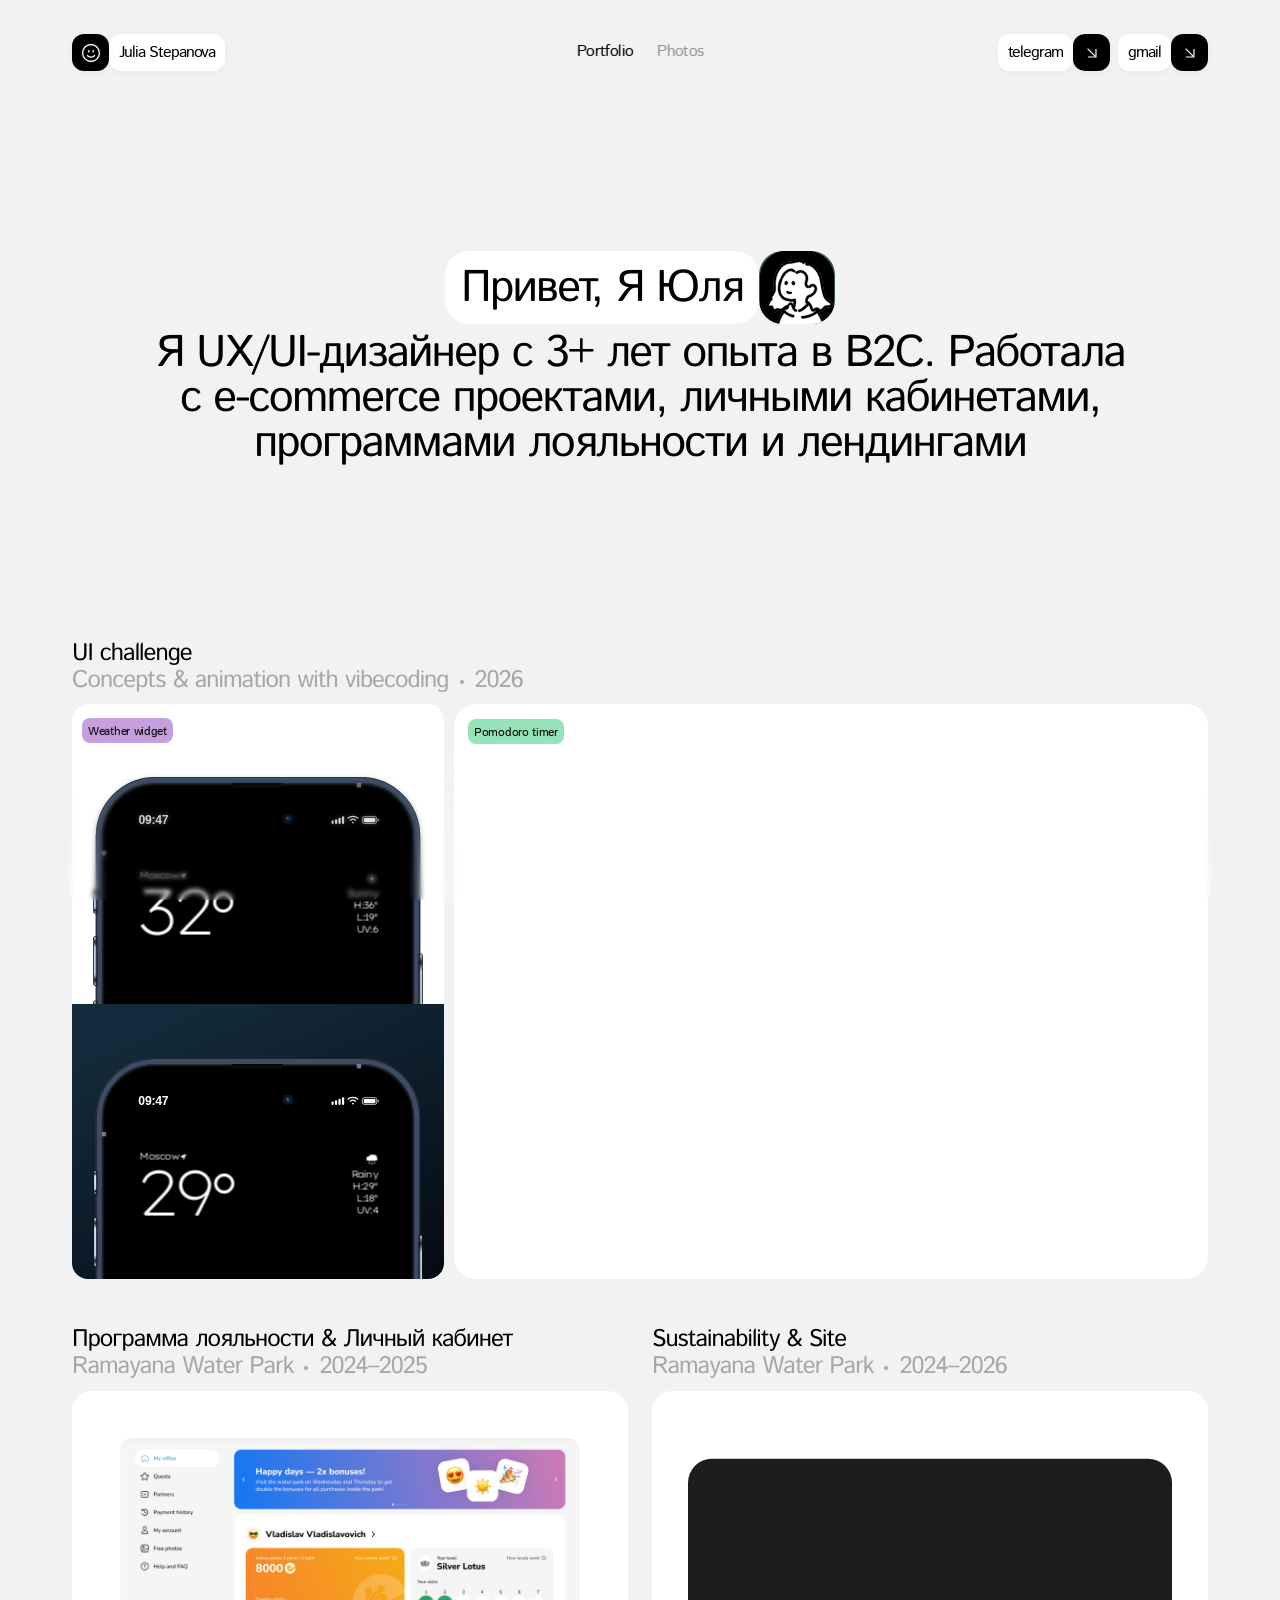
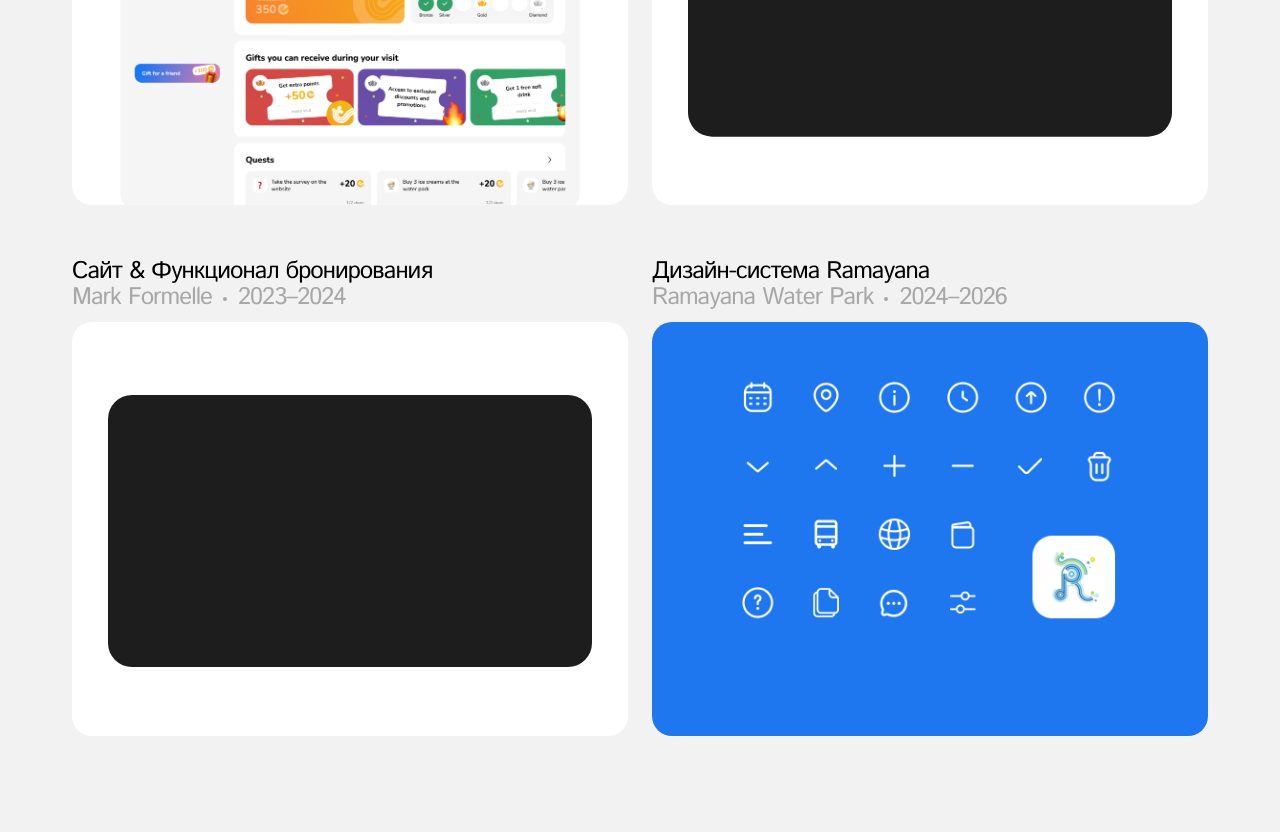
==== index.html @ 924bf5f0 "Revert "Defer offscreen media loading" This reverts commit fd52a38bc47ddf9f092650b748a22bcbdcb33329." ====
<!doctype html>
<html lang="ru">
  <head>
    <meta charset="UTF-8" />
    <meta name="viewport" content="width=device-width, initial-scale=1.0" />
    <title>Julia Stepanova</title>
    <link rel="icon" type="image/png" href="assets/favicon.png?v=20260824-2" />
    <link rel="preconnect" href="https://fonts.googleapis.com" />
    <link rel="preconnect" href="https://fonts.gstatic.com" crossorigin />
    <link href="https://fonts.googleapis.com/css2?family=Istok+Web:wght@400;700&display=swap" rel="stylesheet" />
    <link rel="stylesheet" href="styles.css?v=20260821-remove-eye-look-107" />
  </head>
  <body>
    <header class="site-header" aria-label="Основная навигация">
      <a class="brand" href="#portfolio" aria-label="Julia Stepanova">
        <span class="brand-icon" aria-hidden="true">
          <svg viewBox="0 0 100 100" role="img" focusable="false">
            <path class="smile-icon-path" d="m50.012 5.5547c-24.512 0-44.457 19.922-44.457 44.434s19.941 44.457 44.457 44.457c24.512 0 44.434-19.941 44.434-44.457 0-24.512-19.922-44.434-44.434-44.434zm0 5.5547c21.512 0 38.879 17.367 38.879 38.879s-17.367 38.898-38.879 38.898-38.898-17.391-38.898-38.898c0-21.512 17.391-38.879 38.898-38.879zm-10.828 24.035c-0.73828 0.003907-1.4453 0.30078-1.9609 0.82031-0.51953 0.52344-0.8125 1.2344-0.80859 1.9688v6.9727c0.007813 1.5234 1.2422 2.7617 2.7695 2.7656 0.73438 0.003906 1.4414-0.28516 1.9648-0.80469 0.52344-0.51953 0.82031-1.2266 0.82031-1.9609v-6.9727c0.003906-0.73828-0.28906-1.4492-0.8125-1.9766-0.52344-0.52344-1.2344-0.81641-1.9727-0.8125zm21.633 0h-0.003906c-0.73828 0.003907-1.4414 0.30078-1.9609 0.82031-0.51953 0.52344-0.80859 1.2344-0.80469 1.9688v6.9727c0.003906 1.5234 1.2383 2.7617 2.7656 2.7656 0.73828 0.003906 1.4453-0.28516 1.9688-0.80469 0.52344-0.51953 0.81641-1.2266 0.82031-1.9609v-6.9727c0.003907-0.73828-0.28906-1.4492-0.8125-1.9766-0.52344-0.52344-1.2344-0.81641-1.9766-0.8125zm-28.812 24.871h-0.003906c-0.65234 0.046875-1.2695 0.32422-1.7383 0.78125-1.0938 1.0664-1.125 2.8164-0.0625 3.918 5.1875 5.3672 12.344 8.4102 19.809 8.4102 7.4648 0 14.605-3.0391 19.793-8.4102h-0.003906c1.0586-1.1016 1.0312-2.8516-0.066406-3.918-0.53125-0.51172-1.2461-0.79297-1.9844-0.77734-0.73438 0.011719-1.4336 0.31641-1.9492 0.84375-4.1406 4.2852-9.8281 6.6992-15.789 6.6992-5.9609 0-11.668-2.4141-15.809-6.6992h0.003906c-0.57422-0.59766-1.3828-0.90625-2.2031-0.84766z" />
          </svg>
        </span>
        <span class="pill">Julia Stepanova</span>
      </a>

      <nav class="segment" aria-label="Разделы сайта">
        <button class="segment-button active" type="button" data-page="portfolio">Portfolio</button>
        <button class="segment-button" type="button" data-page="photos">Photos</button>
      </nav>

      <div class="contacts" aria-label="Контакты">
        <a class="contact" href="https://t.me/julia_messina" aria-label="Telegram">
          <span class="pill"><span class="contact-label-desktop">telegram</span><span class="contact-label-mobile">tg</span></span>
          <span class="contact-icon contact-icon-blue" aria-hidden="true">
            <svg viewBox="0 0 14 14" focusable="false">
              <path d="M11.3725 2.62325L3.37012 10.6256" />
              <path d="M3.01352 2.99271V10.9885H11.0093" />
            </svg>
          </span>
        </a>
        <a class="contact" href="mailto:Sirahouel@gmail.com" aria-label="Gmail">
          <span class="pill"><span class="contact-label-desktop">gmail</span><span class="contact-label-mobile">gm</span></span>
          <span class="contact-icon contact-icon-green" aria-hidden="true">
            <svg viewBox="0 0 14 14" focusable="false">
              <path d="M11.3725 2.62325L3.37012 10.6256" />
              <path d="M3.01352 2.99271V10.9885H11.0093" />
            </svg>
          </span>
        </a>
      </div>
    </header>

    <div class="project-cursor" aria-hidden="true">
      <span class="project-cursor-label">Подробнее</span>
      <span class="project-cursor-icon">
        <svg viewBox="0 0 14 14" focusable="false">
          <path d="M11.3725 2.62325L3.37012 10.6256" />
          <path d="M3.01352 2.99271V10.9885H11.0093" />
        </svg>
      </span>
    </div>

    <main>
      <section class="page page-portfolio active" data-page-panel="portfolio">
        <div class="portfolio-alt-background" aria-hidden="true">
          <video class="portfolio-alt-effect-video" autoplay muted loop playsinline preload="auto">
            <source src="assets/effects/portfolio-alt-hover-effect.mp4" type="video/mp4" />
          </video>
        </div>
        <section class="intro portfolio-intro" aria-labelledby="portfolio-title">
          <div class="intro-copy">
            <h1 id="portfolio-title" class="hello-title" tabindex="0">
              <span class="hello-text">
                <span class="hello-text-face hello-text-front">Привет, Я Юля</span>
                <span class="hello-text-face hello-text-back">Эй-эй, привет!</span>
              </span>
              <span class="hello-photo" aria-hidden="true">
                <img class="hello-photo-pixel" src="assets/portrait-default-20260819.svg" alt="" />
                <img class="hello-photo-pixel hello-photo-blink" src="assets/portrait-blink-20260819.svg" alt="" />
                <img class="hello-photo-pixel hello-photo-wave hello-photo-wave-1" src="assets/portrait-wave-20260819c-1.svg" alt="" />
                <img class="hello-photo-pixel hello-photo-wave hello-photo-wave-2" src="assets/portrait-wave-20260819c-2.svg" alt="" />
                <img class="hello-photo-pixel hello-photo-wave hello-photo-wave-3" src="assets/portrait-wave-20260819c-3.svg" alt="" />
                <img class="hello-photo-alt" src="assets/portfolio-alt-portrait.png" alt="" />
              </span>
            </h1>
            <p>
              Я UX/UI‑дизайнер с 3+&nbsp;лет опыта в B2C. Работала с e‑commerce
              проектами, личными кабинетами, программами лояльности и лендингами
            </p>
            <img class="portfolio-alt-signal" src="assets/portfolio-alt-signal.svg" alt="" aria-hidden="true" />
          </div>
          <div class="puzzle-layer" aria-hidden="true">
            <div class="puzzle-piece puzzle-piece-black"><span class="puzzle-label">участник дизайн-клуба Creative Sparks</span></div>
            <div class="puzzle-piece puzzle-piece-orange"><span class="puzzle-label">участник дизайн-клуба Creative Sparks</span></div>
            <div class="puzzle-piece puzzle-piece-green">
              <span class="puzzle-label puzzle-label-cv">опыт</span>
              <span class="puzzle-label puzzle-label-companies">Biblioteka Aromatov (1,5 года)<br />Mark Formelle<br />(0,5 года)<br />Ramayana Water Park<br />(2 года)</span>
            </div>
            <div class="puzzle-piece puzzle-piece-gray"><span class="puzzle-label">Ценю<br />эмоциональный и&nbsp;отзывчивый дизайн, JTBD</span></div>
          </div>
        </section>

        <section class="cases" aria-label="Портфолио">
          <div class="concepts">
            <div class="section-heading">
              <h2>UI challenge</h2>
              <p>Concepts &amp; animation with vibecoding <span></span> 2026</p>
            </div>

            <div class="challenge-grid">
              <article class="challenge-card weather-card">
                <span class="tag tag-pink">Weather widget</span>
                <div class="weather-phone weather-phone-sun" aria-label="Анимированный солнечный виджет в мокапе телефона">
                  <span class="weather-phone-button weather-phone-mute" aria-hidden="true"></span>
                  <span class="weather-phone-button weather-phone-volume-up" aria-hidden="true"></span>
                  <span class="weather-phone-button weather-phone-volume-down" aria-hidden="true"></span>
                  <span class="weather-phone-button weather-phone-side" aria-hidden="true"></span>
                  <div class="weather-phone-screen">
                    <iframe class="weather-sun-frame" src="widgets/sun/index.html?v=94" title="Weather widget: солнце" loading="eager"></iframe>
                  </div>
                  <div class="weather-status-bar" aria-hidden="true">
                    <span class="weather-status-time">09:47</span>
                    <span class="weather-dynamic-island"><i class="weather-island-camera"></i></span>
                    <svg class="weather-status-icons" viewBox="0 0 55 9" fill="none" xmlns="http://www.w3.org/2000/svg">
                      <g fill="currentColor">
                        <rect x="0" y="5" width="2.5" height="4" rx="1.25" />
                        <rect x="4" y="3.5" width="2.5" height="5.5" rx="1.25" />
                        <rect x="8" y="1.75" width="2.5" height="7.25" rx="1.25" />
                        <rect x="12" width="2.5" height="9" rx="1.25" />
                      </g>
                      <g stroke="currentColor" stroke-linecap="round" stroke-width="1.45">
                        <path d="M19 2.2C22.1-.35 27.1-.35 30.2 2.2" />
                        <path d="M21.6 4.65c1.75-1.45 4.25-1.45 6 0" />
                      </g>
                      <circle cx="24.6" cy="7.35" r="1.05" fill="currentColor" />
                      <rect x="35.5" y=".65" width="16.5" height="7.7" rx="2.1" stroke="currentColor" stroke-opacity=".75" stroke-width="1.1" />
                      <rect x="37" y="2" width="13.5" height="5" rx="1.15" fill="currentColor" />
                      <path d="M53 3v3c1 0 1.5-.55 1.5-1.5S54 3 53 3Z" fill="currentColor" fill-opacity=".75" />
                    </svg>
                  </div>
                </div>
                <div class="weather-phone weather-phone-rain" aria-label="Анимированный дождевой виджет в мокапе телефона">
                  <span class="weather-phone-button weather-phone-mute" aria-hidden="true"></span>
                  <span class="weather-phone-button weather-phone-volume-up" aria-hidden="true"></span>
                  <span class="weather-phone-button weather-phone-volume-down" aria-hidden="true"></span>
                  <span class="weather-phone-button weather-phone-side" aria-hidden="true"></span>
                  <div class="weather-phone-screen">
                    <div class="weather-widget-embed">
                      <iframe src="widgets/rain/index.html?v=94" title="Weather widget: дождь" loading="eager"></iframe>
                    </div>
                  </div>
                  <div class="weather-status-bar" aria-hidden="true">
                    <span class="weather-status-time">09:47</span>
                    <span class="weather-dynamic-island"><i class="weather-island-camera"></i></span>
                    <svg class="weather-status-icons" viewBox="0 0 55 9" fill="none" xmlns="http://www.w3.org/2000/svg">
                      <g fill="currentColor">
                        <rect x="0" y="5" width="2.5" height="4" rx="1.25" />
                        <rect x="4" y="3.5" width="2.5" height="5.5" rx="1.25" />
                        <rect x="8" y="1.75" width="2.5" height="7.25" rx="1.25" />
                        <rect x="12" width="2.5" height="9" rx="1.25" />
                      </g>
                      <g stroke="currentColor" stroke-linecap="round" stroke-width="1.45">
                        <path d="M19 2.2C22.1-.35 27.1-.35 30.2 2.2" />
                        <path d="M21.6 4.65c1.75-1.45 4.25-1.45 6 0" />
                      </g>
                      <circle cx="24.6" cy="7.35" r="1.05" fill="currentColor" />
                      <rect x="35.5" y=".65" width="16.5" height="7.7" rx="2.1" stroke="currentColor" stroke-opacity=".75" stroke-width="1.1" />
                      <rect x="37" y="2" width="13.5" height="5" rx="1.15" fill="currentColor" />
                      <path d="M53 3v3c1 0 1.5-.55 1.5-1.5S54 3 53 3Z" fill="currentColor" fill-opacity=".75" />
                    </svg>
                  </div>
                </div>
              </article>
              <article class="challenge-card pomodoro-card" aria-label="Pomodoro timer">
                <span class="tag tag-mint">Pomodoro timer</span>
                <div class="pomodoro-video-frame">
                  <video src="assets/pomodoro-timer.mp4" autoplay muted loop playsinline preload="metadata"></video>
                </div>
              </article>
            </div>
          </div>

          <div class="case-grid">
            <article class="case-card" data-project="loyalty-program" role="link" tabindex="0" aria-label="Открыть проект Программа лояльности">
              <h3>Программа лояльности &amp; Личный кабинет</h3>
              <p>Ramayana Water Park <span></span> 2024–2025</p>
              <div class="case-image case-white">
                <div class="case-main"><div class="case-main-viewport"><img src="assets/case-ramayana-dashboard.jpg" alt="" /></div></div>
              </div>
            </article>

            <article class="case-card">
              <h3>Sustainability &amp; Site</h3>
              <p>Ramayana Water Park <span></span> 2024–2026</p>
              <div class="case-image case-white case-sustainability-cover">
                <div class="case-mark-formelle-frame case-sustainability-frame">
                  <div class="case-sustainability-viewport">
                    <video src="assets/sustainability-cover-video.mp4" autoplay muted loop playsinline preload="metadata" data-playback-rate="1.2"></video>
                  </div>
                </div>
              </div>
            </article>

            <article class="case-card" data-project="mark-formelle" role="link" tabindex="0" aria-label="Открыть проект Mark formelle">
              <h3>Сайт &amp; Функционал бронирования</h3>
              <p>Mark Formelle <span></span> 2023–2024</p>
              <div class="case-image case-white case-mark-formelle-cover">
                <div class="case-mark-formelle-frame">
                  <div class="case-mark-formelle-viewport">
                    <video src="assets/mark-formelle-cover-video.mp4" autoplay muted loop playsinline preload="metadata"></video>
                  </div>
                </div>
              </div>
            </article>

            <article class="case-card" data-project="design-system" role="link" tabindex="0" aria-label="Открыть проект Дизайн-система Ramayana">
              <h3>Дизайн-система Ramayana</h3>
              <p>Ramayana Water Park <span></span> 2024–2026</p>
              <div class="case-image case-white case-design-system-cover">
                <img src="assets/case-design-system-cover-ramayana.png" alt="" />
              </div>
            </article>

            <article class="case-card" hidden>
              <h3>Ticket Vending Machine</h3>
              <p>Ramayana Water Park <span></span> 2024–2025</p>
              <div class="case-image placeholder"></div>
            </article>

            <article class="case-card" hidden>
              <h3>Остальное</h3>
              <p>Постеры, графика, арт <span></span> 2023–2026</p>
              <div class="case-image placeholder"></div>
            </article>
          </div>
        </section>
      </section>

      <section class="page page-photos" data-page-panel="photos">
        <section class="intro photos-intro" aria-labelledby="photos-title">
          <h1 id="photos-title">
            Я много фотографирую на пленку и исследую мир через камеру.
            Здесь часть того, как я вижу мир и на что люблю смотреть
          </h1>
        </section>

        <section class="photo-grid" aria-label="Фотографии">
          <figure class="photo-tile" style="--x: 0; --y: 0; --w: 456; --h: 687.785"><img src="assets/photo-01.jpg" alt="" /></figure>
          <figure class="photo-tile" style="--x: 468; --y: 0; --w: 456; --h: 687.785"><img src="assets/photo-02.jpg" alt="" /></figure>
          <figure class="photo-tile" style="--x: 936; --y: 0; --w: 456; --h: 687.785"><img src="assets/photo-03.jpg" alt="" /></figure>
          <figure class="photo-tile" style="--x: 0; --y: 699.785; --w: 456; --h: 729.67"><img src="assets/photo-06.jpg" alt="" /></figure>
          <figure class="photo-tile" style="--x: 468; --y: 699.785; --w: 924; --h: 1393.67"><img src="assets/photo-05a.jpg" alt="" /></figure>
          <figure class="photo-tile" style="--x: 0; --y: 1441.455; --w: 456; --h: 652"><img src="assets/photo-04.jpg" alt="" /></figure>
          <figure class="photo-tile" style="--x: 0; --y: 2105.455; --w: 456; --h: 687.785"><img src="assets/photo-09.jpg" alt="" /></figure>
          <figure class="photo-tile" style="--x: 468; --y: 2105.455; --w: 456; --h: 687.785"><img src="assets/photo-07.jpg" alt="" /></figure>
          <figure class="photo-tile" style="--x: 936; --y: 2105.455; --w: 456; --h: 687.785"><img src="assets/photo-08.jpg" alt="" /></figure>
          <figure class="photo-tile" style="--x: 0; --y: 2805.24; --w: 924; --h: 1393.67"><img src="assets/photo-11.jpg" alt="" /></figure>
          <figure class="photo-tile" style="--x: 936; --y: 2805.24; --w: 456; --h: 687.785"><img src="assets/photo-12.jpg" alt="" /></figure>
          <figure class="photo-tile" style="--x: 936; --y: 3508.075; --w: 456; --h: 687.785"><img src="assets/photo-19.jpg" alt="" /></figure>
          <figure class="photo-tile" style="--x: 0; --y: 4210.91; --w: 456; --h: 687.785"><img src="assets/photo-21a.jpg" alt="" /></figure>
          <figure class="photo-tile" style="--x: 468; --y: 4210.91; --w: 456; --h: 687.785"><img src="assets/photo-10.jpg" alt="" /></figure>
          <figure class="photo-tile" style="--x: 936; --y: 4210.91; --w: 456; --h: 687.785"><img src="assets/photo-20.jpg" alt="" /></figure>
          <figure class="photo-tile" style="--x: 468; --y: 4910.695; --w: 456; --h: 681.657"><img src="assets/photo-16a.jpg" alt="" /></figure>
          <figure class="photo-tile" style="--x: 468; --y: 5607.322; --w: 456; --h: 681.657"><img src="assets/photo-14.jpg" alt="" /></figure>
          <figure class="photo-tile" style="--x: 456; --y: 6303.948; --w: 456; --h: 681.657"><img src="assets/photo-13.jpg" alt="" /></figure>
          <figure class="photo-tile" style="--x: 936; --y: 6303.948; --w: 456; --h: 681.657"><img src="assets/photo-25.jpg" alt="" /></figure>
          <figure class="photo-tile" style="--x: 0; --y: 7714.948; --w: 456; --h: 681.657"><img src="assets/photo-24.jpg" alt="" /></figure>
          <figure class="photo-tile" style="--x: 924; --y: 7714.948; --w: 456; --h: 681.657"><img src="assets/photo-17.jpg" alt="" /></figure>
          <figure class="photo-tile" style="--x: 0; --y: 8408.605; --w: 456; --h: 682"><img src="assets/photo-29.jpg" alt="" /></figure>
          <figure class="photo-tile" style="--x: 468; --y: 8408.605; --w: 924; --h: 1381.253"><img src="assets/photo-26.jpg" alt="" /></figure>
          <figure class="photo-tile" style="--x: 0; --y: 9105.403; --w: 456; --h: 681.657"><img src="assets/photo-27.jpg" alt="" /></figure>
          <figure class="photo-tile" style="--x: 0; --y: 9801.858; --w: 924; --h: 1381.253"><img src="assets/photo-28.jpg" alt="" /></figure>
          <figure class="photo-tile" style="--x: 936; --y: 10498.484; --w: 456; --h: 681.657"><img src="assets/photo-31.jpg" alt="" /></figure>
        </section>
      </section>

      <section class="page page-project page-loyalty" data-page-panel="loyalty-program" aria-label="Проект Программа лояльности">
        <section class="loyalty-section loyalty-hero">
          <div class="loyalty-hero-copy">
            <div class="loyalty-hero-meta project-hero-meta">
              <div>
                <span>2024-2026</span>
              </div>
            </div>
            <div class="loyalty-title-block">
              <h1>Программа лояльности<br />и личный кабинет Ramayana</h1>
            </div>
            <div class="loyalty-results">
              <p>
                <span class="mf-summary-label" aria-hidden="true">→</span>
                Обновление ключевых флоу сайта, разгрузка саппорта,
                <span>+14%</span> конверсия продаж доп. услуг парка
                (фудкорт, локеры, кабаны), <span>+15%</span> AOV
                Увеличение среднего чека внутри парка, оптимизация
                внутренней логистики.
              </p>
            </div>
          </div>

          <div class="loyalty-shot loyalty-shot-hero">
            <img class="loyalty-case-composite" src="assets/loyalty-case-hero-hq.png" alt="Личный кабинет программы лояльности Ramayana" />
          </div>
        </section>

        <section class="loyalty-text-section">
          <div class="loyalty-copy-row">
            <h2>О продукте</h2>
            <p>
              Ramayana Water Park — крупнейший аквапарк мира, №&nbsp;1 по
              величине и популярности в Таиланде, №&nbsp;9 — в мире. Основной поток клиентов —
              местные жители, туристы и локальные посетители, которые совершают
              разовый визит. Привлечение каждого нового пользователя обходится
              маркетингу дорого.
            </p>
          </div>
          <div class="loyalty-copy-row">
            <h2>Задача</h2>
            <div>
              <p>Перед дизайном стояла задача — разработать единую экосистему, которая решит три ключевые бизнес-цели:</p>
              <p>LTV & Retention: мотивировать пользователей возвращаться в парк повторно за счёт ценности накопленных бонусов.</p>
              <p>Увеличение среднего чека (AOV): стимулировать внутренние продажи (еда, сувениры, аренда локеров, фото) через геймификацию.</p>
              <p>Оптимизация офлайн-логистики: разгрузить кассы на входе и внутри парка, переведя покупку услуг в онлайн.</p>
            </div>
          </div>
        </section>

        <section class="loyalty-shot loyalty-shot-points">
          <img class="loyalty-case-composite" src="assets/loyalty-case-points-hq.png" alt="Личный кабинет Ramayana: баллы, квесты и описание программы" />
        </section>

        <section class="loyalty-text-section">
          <div class="loyalty-copy-row">
            <h2>Контекст</h2>
            <div>
              <p>«Водный» контекст: во время отдыха у гостя нет с собой карт и кошелька. Единственный платежный инструмент — RFID-браслет. Личный кабинет выступает цифровым хабом, который агрегирует все действия, привязанные к этому браслету.</p>
              <p>Технические ограничения баланса: на макетах реализовано разделение на Active Points (доступные для списания сейчас) и Pending Points (бонусы, которые станут активны после 20:00). Это техническое решение защищает систему от фрода и учитывает задержку синхронизации данных с оффлайн-валидаторами парка.</p>
            </div>
          </div>
        </section>

        <section class="loyalty-shot loyalty-shot-levels">
          <img class="loyalty-case-composite" src="assets/loyalty-case-levels-hq.png" alt="Уровни программы лояльности" />
        </section>

        <section class="loyalty-text-section">
          <div class="loyalty-copy-row">
            <h2>Процесс и решения</h2>
            <ul>
              <li>Оцифровать офлайн-опыт гостя, связав личный кабинет с RFID-браслетом.</li>
              <li>Финансовый баланс жестко привязан к реальной валюте (10&nbsp;points = 1&nbsp;THB) для прозрачности расчетов.</li>
              <li>Система статусов лояльности (Bronze, Silver, Gold, Diamond) для мотивации к новым визитам.</li>
              <li>Инструмент для кросс-маркетинга с отелями-партнерами Паттайи.</li>
            </ul>
          </div>
        </section>

        <section class="loyalty-shot loyalty-shot-dashboard">
          <img class="loyalty-case-composite" src="assets/loyalty-case-dashboard-hq.png" alt="Главный экран личного кабинета Ramayana" />
        </section>

        <section class="loyalty-shot loyalty-shot-entry">
          <img class="loyalty-case-composite" src="assets/loyalty-case-entry-hq.png" alt="Точки входа в программу лояльности" />
          <span class="loyalty-entry-emoji loyalty-entry-emoji-web" aria-hidden="true">🎟️</span>
          <span class="loyalty-entry-emoji loyalty-entry-emoji-park" aria-hidden="true">📱</span>
          <span class="loyalty-entry-emoji loyalty-entry-emoji-checkout" aria-hidden="true">🧾</span>
        </section>

        <section class="loyalty-text-section">
          <div class="loyalty-copy-row">
            <h2>Механика квестов и Геймификация</h2>
            <p>Задачи разделены по уровням сложности и привязаны к офлайн-контексту («Купи 3&nbsp;порции мороженого», «Прокатись на 3&nbsp;горках»). Каждый блок содержит индикатор прогресса (2/3 done), мотивирующий пользователя завершить действие.</p>
          </div>
        </section>

        <section class="loyalty-shot loyalty-screen-shot loyalty-shot-quests">
          <img class="loyalty-case-composite" src="assets/loyalty-case-quests-hq.png" alt="Quests" />
        </section>

        <section class="loyalty-text-section">
          <div class="loyalty-copy-row">
            <h2>Бесплатные фото</h2>
            <div>
              <p>Драйвер для регулярной авторизации в личном кабинете. Фотографии с камер на аттракционах автоматически привязываются к RFID-браслету.</p>
              <p>Установленный лимит хранения файлов (12&nbsp;дней) создаёт триггер FOMO, заставляя гостя зайти в кабинет сразу после визита, скачать контент и увидеть спецпредложения парка и отелей-партнёров.</p>
            </div>
          </div>
        </section>

        <section class="loyalty-shot loyalty-screen-shot loyalty-shot-free-photo">
          <img class="loyalty-case-composite" src="assets/loyalty-case-free-photo-hq.png" alt="Free photos" />
        </section>

        <section class="loyalty-text-section">
          <div class="loyalty-copy-row">
            <h2>История оплат</h2>
            <div>
              <p>В общей ленте транзакций наглядно разделены начисления (+8&nbsp;000) и списания бонусов (-2&nbsp;500).</p>
              <p>Попап Order Details показывает покупки в подробностях (типы билетов, аренда кабан, локеров, полотенец и трансфер), исключая необходимость обращения гостя на кассу или в саппорт за разъяснениями.</p>
            </div>
          </div>
        </section>

        <section class="loyalty-shot loyalty-screen-shot loyalty-shot-payment-history">
          <img class="loyalty-case-composite" src="assets/loyalty-case-payment-history-hq.png" alt="Payment history" />
        </section>

        <section class="loyalty-text-section">
          <div class="loyalty-copy-row">
            <h2>Семейный аккаунт</h2>
            <div>
              <p>Аквапарк — это коллективный отдых, где часто за семью или группу платит один человек. Глава семьи может привязать RFID-браслеты детей или друзей к своему личному кабинету прямо в веб-интерфейсе. Это позволяет пополнять один общий счет вместо администрирования каждого браслета по отдельности.</p>
              <p>Так же этот функционал снизил нагрузку на оффлайн-точки пополнения внутри парка.</p>
            </div>
          </div>
        </section>

        <section class="loyalty-shot loyalty-shot-accompanying">
          <img class="loyalty-case-composite" src="assets/loyalty-case-family-hq.png" alt="Семейный аккаунт и сопровождающие люди" />
        </section>

        <section class="loyalty-shot loyalty-shot-groups">
          <img class="loyalty-case-composite" src="assets/loyalty-case-groups-hq.png" alt="Семейный аккаунт и сопровождающие люди" />
        </section>

        <section class="loyalty-text-section">
          <div class="loyalty-copy-row">
            <h2>Адаптив</h2>
            <p>Для всех макетов был сделан адаптив.</p>
          </div>
        </section>

        <section class="loyalty-shot loyalty-shot-final">
          <img class="loyalty-case-composite" src="assets/loyalty-case-mobile-hq.png" alt="Адаптивные экраны личного кабинета Ramayana" />
        </section>

        <a class="project-back" href="#portfolio" aria-label="Вернуться к проектам">
          <span class="project-back-icon" aria-hidden="true">
            <span class="project-back-icon-face project-back-icon-front">
              <svg viewBox="0 0 14 14" focusable="false">
                <path d="M11.3725 2.62325L3.37012 10.6256" />
                <path d="M3.01352 2.99271V10.9885H11.0093" />
              </svg>
            </span>
            <span class="project-back-icon-face project-back-icon-back">
              <svg viewBox="0 0 14 14" focusable="false">
                <path d="M11.3725 2.62325L3.37012 10.6256" />
                <path d="M3.01352 2.99271V10.9885H11.0093" />
              </svg>
            </span>
          </span>
          <span class="project-back-label">к проектам</span>
        </a>
      </section>

      <section class="page page-project page-mark-formelle" data-page-panel="mark-formelle" aria-label="Проект Mark formelle">
        <section class="mf-section mf-hero">
          <div class="mf-description">
            <div class="project-hero-meta">
              <div>
                <span>2024-2026</span>
              </div>
            </div>
            <h1>Mark Formelle. Сайт &amp; бронирование</h1>
            <p class="mf-summary">
              <span class="mf-summary-label" aria-hidden="true">→</span>
              <span>+18% в оплату</span> снижение процента брошенных корзин, рост конверсии этапа оформления заказа,
              <span>-45 секунд</span> ускорение оформления заказа, рост бронирований через оффлайн-сеть.
            </p>
          </div>
          <div class="mf-flow mf-cover-flow">
            <div class="mf-cover-video-frame" aria-label="Флоу бронирования Mark Formelle">
              <video src="assets/mark-formelle-cover-video.mp4" autoplay muted loop playsinline preload="metadata"></video>
            </div>
          </div>
        </section>

        <section class="mf-section">
          <div class="mf-textrow mf-textrow-wide">
            <h2>О компании и моей роли</h2>
            <p>
              Mark Formelle — крупный международный fashion-ритейлер и производитель базовой одежды с собственной розничной сетью из более чем 300 магазинов.
              <br /><br />
              Я была единственным продуктовым дизайнером на e-commerce направлении и вела задачи автономно: от проектирования чекаута и флоу бронирования до контроля разработки. На старте единых гайдлайнов не было, поэтому я оперативно собрала с нуля рабочий UI-kit, что позволило навести порядок в хаосе и в разы ускорить сборку мобильных и десктопных экранов.
            </p>
          </div>
        </section>

        <section class="mf-section">
          <div class="mf-textrow mf-textrow-wide">
            <h2>Проблемы</h2>
            <div>
              <p>
                Перед e-commerce платформой стояли две ключевые проблемы, которые прямо влияли на доход компании:
              </p>
              <ul>
                <li>Дроп-офф в чекауте: старая форма оформления заказа путала пользователей кашей из способов доставки, из-за чего они бросали корзину перед оплатой.</li>
                <li>Изоляция оффлайна: если нужного размера не оказывалось в интернет-магазине, пользователь просто уходил с сайта. При этом вещь могла быть в наличии в физическом магазине рядом с ним.</li>
              </ul>
            </div>
          </div>
        </section>

        <section class="mf-section">
          <div class="mf-textrow mf-textrow-wide">
            <h2>Бронь из карточки товара</h2>
            <div>
              <p>Была продумана интерактивная проверка остатков: пользователь открывает карту и видит, в каких именно магазинах города выбранная вещь есть в наличии прямо сейчас.</p>
              <p>Быстрый резерв: оформление брони сокращено до ввода номера телефона. Не нужно заполнять длинный адрес доставки — вещь резервируется в оффлайне за секунды.</p>
            </div>
          </div>
          <div class="mf-flow mf-product-flow">
            <img class="mf-card-desktop" src="assets/mf-exact-product-card.png" alt="" />
            <img class="mf-flow-wide flow-booking" src="assets/mf-exact-booking.png" alt="" />
            <img class="mf-flow-wide flow-booking-city" src="assets/mf-exact-city.png" alt="" />
            <img class="mf-flow-wide flow-booking-form" src="assets/mf-exact-booking-form.png" alt="" />
            <img class="mf-flow-wide flow-booking-ready" src="assets/mf-exact-booking-ready.png" alt="" />
            <img class="mf-flow-wide flow-express" src="assets/mf-exact-express.png" alt="" />
          </div>
        </section>

        <section class="mf-section">
          <div class="mf-textrow mf-textrow-checkout">
            <h2>Корзина</h2>
            <div>
              <p>
                Предыдущий вариант корзины совмещал в себе одновременно саму корзину и оформление заказа на одной странице. Это путало пользователей и делало сценарий чекаута перегруженным и неудобным.
                <br /><br />
                Разделили корзину и чек-аут, обновили дизайн интерфейса, унифицировали многие элементы для UI-kit. В итоге корзина стала проще в восприятии и удобнее в использовании.
              </p>
              <p class="mf-result">✦ В результате конверсия оформленных заказов увеличилась на 7%.</p>
            </div>
          </div>
          <div class="mf-flow mf-checkout-flow">
            <div class="mf-checkout-pics">
              <img class="checkout-cart" src="assets/mf-exact-cart.png" alt="" />
              <img class="checkout-form" src="assets/mf-exact-checkout.png" alt="" />
              <img class="checkout-final" src="assets/mf-exact-courier.png" alt="" />
              <img class="checkout-city" src="assets/mf-exact-mobile-city.png" alt="" />
              <img class="checkout-courier" src="assets/mf-exact-mobile-courier.png" alt="" />
              <img class="checkout-shop" src="assets/mf-exact-mobile-shop.png" alt="" />
            </div>
          </div>
        </section>

        <section class="mf-section">
          <div class="mf-textrow mf-textrow-wide mf-textrow-search">
            <h2>Хидер, поиск</h2>
            <p>
              Инициировала обновление поиска и хидера, так как текущий вариант был сделан верстальщиком без макетов, не учитывал рекомендации и популярные запросы, не вписывался в стилистику сайта.
              <br />
              Хидер занимал по высоте немаленькую часть сайта, что скорее раздражало пользователей.
              <br /><br />
              После обсуждения с командой маркетинга и аналитиком добавили возможность поиска по названию, цвету и артикулу, также добавили вывод рекомендаций на основе просмотренных товаров и вывели популярные категории запросов.
              <br /><br />
              Хидер значительно уменьшили, обновили дизайн и иконки.
              <br />
              Страница стала восприниматься гораздо проще.
            </p>
          </div>
          <div class="mf-flow mf-search-flow">
            <img src="assets/mf-exact-search.png" alt="" />
          </div>
          <div class="mf-photo-strip mf-photo-strip-header">
            <img src="assets/mf-exact-photo.jpg" alt="" />
          </div>
        </section>

        <section class="mf-section mf-ui-kit">
          <div class="mf-textrow mf-textrow-uikit">
            <h2>UI kit</h2>
            <p>
              Помимо работы над сайтом и SaaS-приложением, я инициировала создание и внедрение полноценного UI kit: сайт почти не использовал атомы и более крупные компоненты.
              <br />
              По мере развития UI kit дизайн и разработка стали быстрее и удобнее, а изменения — проще во внедрении.
            </p>
          </div>
          <div class="mf-flow mf-uikit-flow">
            <div class="mf-uikit-row">
              <div class="mf-uikit-desktop-stack">
                <img class="mf-uikit-desktop-one" src="assets/mf-exact-ui-main.jpg" alt="" />
                <img class="mf-uikit-desktop-two" src="assets/mf-exact-ui-desktop.png" alt="" />
              </div>
              <div class="mf-uikit-mobile-stack">
                <img class="mf-uikit-mobile-one" src="assets/mf-exact-ui-mobile-main.png" alt="" />
                <img class="mf-uikit-mobile-two" src="assets/mf-exact-ui-mobile-second.png" alt="" />
                <img class="mf-uikit-mobile-three" src="assets/mf-exact-ui-mobile-third.png" alt="" />
              </div>
            </div>
          </div>
        </section>

        <a class="project-back" href="#portfolio" aria-label="Вернуться к проектам">
          <span class="project-back-icon" aria-hidden="true">
            <span class="project-back-icon-face project-back-icon-front">
              <svg viewBox="0 0 14 14" focusable="false">
                <path d="M11.3725 2.62325L3.37012 10.6256" />
                <path d="M3.01352 2.99271V10.9885H11.0093" />
              </svg>
            </span>
            <span class="project-back-icon-face project-back-icon-back">
              <svg viewBox="0 0 14 14" focusable="false">
                <path d="M11.3725 2.62325L3.37012 10.6256" />
                <path d="M3.01352 2.99271V10.9885H11.0093" />
              </svg>
            </span>
          </span>
          <span class="project-back-label">к проектам</span>
        </a>
      </section>

      <section class="page page-project page-design-system" data-page-panel="design-system" aria-label="Проект Дизайн-система Ramayana">
        <section class="mf-section mf-hero design-system-hero">
          <div class="mf-description design-system-description">
            <div class="project-hero-meta">
              <div>
                <span>2024-2026</span>
              </div>
            </div>
            <h1>Дизайн-система Ramayana</h1>
            <p class="mf-summary design-system-summary">
              <span class="mf-summary-label" aria-hidden="true">→</span> <strong>в 2 раза</strong> быстрее передача экранов в разработку,<br />разработчики начали внедрять компоненты
            </p>
          </div>
        </section>

        <section class="design-system-media design-system-media-cover" aria-label="Обложка дизайн-системы Ramayana">
          <img src="assets/design-system-cover.png" alt="Обложка дизайн-системы Ramayana" />
        </section>

        <section class="mf-section mf-textrow design-system-textrow design-system-problems">
          <h2>Проблемы</h2>
          <ul>
            <li><strong>Нет консистентности</strong><br />Везде разные расстояния, цвета, скругления, сборка через группы и отсутствие лейаутов</li>
            <li><strong>Проблемы в организации компонентов</strong><br />Компоненты создавались свои для каждого файла в Figma</li>
            <li><strong>Нет переиспользования</strong><br />Многие блоки, размеры шрифтов и прочие части макета каждый раз создавались с нуля</li>
            <li><strong>Долгая разработка дизайн-решений</strong><br />Тратится время на согласование UI по каждому дизайн-решению.</li>
            <li><strong>Не используется потенциал</strong><br />Учитывая популярность и размеры сайта, отсутствие переменных и компонентного подхода заранее затрудняет развитие и рост продукта (требуется программа лояльности, b2b-платформа, POS, касса самообслуживания и др.)</li>
          </ul>
        </section>

        <section class="design-system-media design-system-panel" aria-label="Процесс создания дизайн-системы">
          <img src="assets/design-system-flow.png" alt="Процесс создания дизайн-системы" />
        </section>

        <section class="mf-section mf-textrow design-system-textrow">
          <h2>Foundations</h2>
          <p>Изучив все компоненты, отступы, цвета и формы, выделила и оставила наиболее повторяющиеся.<br /><br />Первый шаг — создание переменных примитивов: цветовой палитры на основе уже имеющихся цветов, числовых значений для паддингов, гепов, скруглений, прозрачности, теней, шрифтовых размеров и пр.<br /><br />Второй шаг — нанизывание семантики на текущие примитивы. Важно отметить, что поскольку сайт из-за своей азиатской специфики имел большое количество цветов + даже в помещениях было много солнечного света = особенно важно было учесть контентную контрастность на каждом цвете. Каждый цвет был прочекан через Colour contrast checker</p>
        </section>

        <div class="design-system-stages" aria-label="Этапы дизайн-системы">
          <span>Foundations/Tokens</span><span>Components</span><span>Templates</span>
        </div>

        <section class="design-system-media design-system-panel" aria-label="Токены дизайн-системы">
          <img src="assets/design-system-foundations.png" alt="Токены дизайн-системы Ramayana" />
        </section>

        <section class="mf-section mf-textrow design-system-textrow">
          <h2>Components</h2>
          <p>Постепенно сокращали повторяющиеся не единообразные элементы и контролы, внедряя компоненты, использующие семантические токены. Такой подход гарантировал, что система останется масштабируемой, интерфейс будет консистентным, а код — чистым.</p>
        </section>

        <section class="design-system-media design-system-components" aria-label="Компоненты дизайн-системы">
          <img class="design-system-buttons" src="assets/design-system-buttons.png" alt="Кнопки дизайн-системы" />
          <div class="design-system-components-column">
            <img src="assets/design-system-inputs.png" alt="Поля ввода дизайн-системы" />
            <img src="assets/design-system-icons.png" alt="Иконки дизайн-системы" />
          </div>
        </section>

        <section class="mf-section mf-textrow design-system-textrow">
          <h2>Templates</h2>
          <p>Шаблоны и «организмы»: страницы, таблицы и крупные модули сайта, хедеры и футеры для различных флоу, функциональные баннеры и т. д.<br /><br />Темплейты пополнялись также вместе с развитием продукта, с появлением B2B-платформы и программы лояльности — сайдбары, графики, интерактивные таблицы и остальные.</p>
        </section>

        <section class="design-system-media design-system-templates" aria-label="Шаблоны дизайн-системы">
          <div class="design-system-template-crop design-system-template-header"><img src="assets/design-system-header.png" alt="Хедер сайта Ramayana" /></div>
          <div class="design-system-template-crop design-system-template-statistics"><img src="assets/design-system-statistics.png" alt="Статистика Ramayana" /></div>
        </section>

        <section class="mf-section mf-textrow design-system-textrow design-system-done">
          <h2>Что было сделано</h2>
          <ul>
            <li>Собрана информация и анализ ситуации в отделе дизайна</li>
            <li>Разработаны примитивные и семантические токены</li>
            <li>Разработаны дизайн-компоненты</li>
            <li>Подготовлен гайд по использованию компонентов</li>
            <li>Регулярные встречи по дизайн-системе</li>
          </ul>
        </section>

        <a class="project-back" href="#portfolio" aria-label="Вернуться к проектам">
          <span class="project-back-icon" aria-hidden="true">
            <span class="project-back-icon-face project-back-icon-front">
              <svg viewBox="0 0 14 14" focusable="false">
                <path d="M11.3725 2.62325L3.37012 10.6256" />
                <path d="M3.01352 2.99271V10.9885H11.0093" />
              </svg>
            </span>
            <span class="project-back-icon-face project-back-icon-back">
              <svg viewBox="0 0 14 14" focusable="false">
                <path d="M11.3725 2.62325L3.37012 10.6256" />
                <path d="M3.01352 2.99271V10.9885H11.0093" />
              </svg>
            </span>
          </span>
          <span class="project-back-label">к проектам</span>
        </a>
      </section>
    </main>

    <script src="script.js?v=20260807-soft-bottom-blur-11"></script>
  </body>
</html>
---- styles.css ----
:root {
  --bg: #f2f2f2;
  --text: #000;
  --muted: rgba(147, 147, 147, 0.8);
  --radius-sm: 8px;
  --radius-md: 12px;
  --radius-lg: 20px;
  --page-pad: 72px;
  --max-width: 1296px;
  --portfolio-grid-width: var(--max-width);
}

/* Keep the contact header visible on desktop and every responsive size. */
.site-header {
  position: fixed;
  left: 50%;
  top: 5px;
  z-index: 1000;
  transform: translateX(-50%);
  transition: top 160ms ease;
}

.site-header.header-scrolled {
  top: 0;
}

body > main {
  padding-top: 75px;
}

@media (max-width: 720px) {
  .site-header {
    width: calc(100% - 24px);
    margin-top: 0;
  }

  body > main {
    padding-top: 90px;
  }
}

/* Keep the intro puzzle pieces fully visible on tablet-sized screens. */
@media (min-width: 721px) and (max-width: 1100px) {
  .portfolio-intro,
  .portfolio-intro .puzzle-layer {
    overflow: visible;
  }

  .portfolio-intro .puzzle-piece {
    zoom: 0.58;
  }

  .portfolio-intro .puzzle-piece-black {
    top: -18px;
    left: 20px;
    right: auto;
  }

  .portfolio-intro .puzzle-piece-orange {
    top: 245px;
    left: 20px;
    right: auto;
  }

  .portfolio-intro .puzzle-piece-green {
    top: 18px;
    right: 28px;
    left: auto;
  }

  .portfolio-intro .puzzle-piece-gray {
    top: 248px;
    right: 28px;
    left: auto;
  }
}

/* Unified dark-green color for the black UI blocks on the portfolio hero. */
:root {
  --hero-dark-green: #315b43;
}

.page-portfolio .hello-photo {
  background-color: var(--hero-dark-green);
}

.page-portfolio .hello-text-back {
  background-color: #000;
}

body .project-cursor {
  background: rgba(16, 16, 16, 0.88);
}

.project-cursor-label,
.project-cursor-icon {
  background-color: transparent;
}

@media (min-width: 1101px) {
  .portfolio-intro .puzzle-piece {
    zoom: 1.12;
  }

  .portfolio-intro .puzzle-piece-black {
    top: -50px;
    left: -118px;
  }

  .portfolio-intro .puzzle-piece-orange {
    top: 205px;
    left: -42px;
  }

  .portfolio-intro .puzzle-piece-green {
    top: -5px;
    right: -52px;
    left: auto;
  }

  .portfolio-intro .puzzle-piece-gray {
    top: 236px;
    right: -52px;
    left: auto;
  }
}

/* Direction arrows between the design-system stages. */
.page-design-system .design-system-stages span {
  position: relative;
}

.page-design-system .design-system-stages span:not(:last-child)::after {
  content: "\2192";
  position: absolute;
  z-index: 3;
  top: 50%;
  right: -32px;
  width: 64px;
  color: #fff;
  font-family: Arial, sans-serif;
  font-size: 52px;
  font-weight: 300;
  line-height: 1;
  text-align: center;
  transform: translateY(-53%);
  pointer-events: none;
}

@media (max-width: 720px) {
  .page-design-system .design-system-stages span:not(:last-child)::after {
    top: auto;
    right: 50%;
    bottom: -32px;
    transform: translateX(50%) rotate(90deg);
    transform-origin: center;
    font-size: 40px;
  }
}

@media (min-width: 721px) and (max-width: 1100px) {
  .puzzle-piece {
    zoom: 0.72;
  }

  .puzzle-piece-black,
  .puzzle-piece-orange {
    left: 12px;
    right: auto;
  }

  .puzzle-piece-green,
  .puzzle-piece-gray {
    left: auto;
    right: 12px;
  }
}

@media (min-width: 721px) and (max-width: 1100px) {
  .puzzle-piece {
    zoom: 0.72;
  }

  .puzzle-piece-black,
  .puzzle-piece-orange {
    left: 12px;
    right: auto;
  }

  .puzzle-piece-green,
  .puzzle-piece-gray {
    left: auto;
    right: 12px;
  }
}

* {
  box-sizing: border-box;
}

html {
  overflow-x: hidden;
  scroll-behavior: smooth;
}

body {
  margin: 0;
  min-width: 0;
  overflow-x: hidden;
  background: var(--bg);
  color: var(--text);
  font-family: "Istok Web", Arial, Helvetica, sans-serif;
  letter-spacing: 0;
}

body.project-page-active {
  background: var(--bg);
}

body.loyalty-page-active {
  background: #f2f2f2;
}

button,
a {
  font: inherit;
}

a {
  color: inherit;
  text-decoration: none;
}

.site-header {
  position: sticky;
  top: 0;
  z-index: 20;
  display: flex;
  align-items: flex-start;
  justify-content: space-between;
  width: calc(100% - var(--page-pad) * 2);
  max-width: var(--max-width);
  height: 51px;
  margin: 10px auto 0;
  padding-top: 14px;
}

.brand,
.contacts,
.contact {
  display: flex;
  align-items: stretch;
}

.brand,
.contact {
  perspective: 600px;
}

.contact-icon {
  transform-origin: center;
  transform-style: preserve-3d;
  transition: background-color 180ms ease, transform 420ms cubic-bezier(0.22, 1, 0.36, 1);
}

.contact:hover .contact-icon {
  transform: rotateX(180deg);
}

.contact:hover .contact-icon svg {
  transform: rotate(135deg) scaleY(-1);
}

.brand {
  perspective: 600px;
}

.contacts {
  gap: 8px;
}

.pill,
.brand-icon,
.contact-icon,
.segment-button {
  min-height: 37px;
  border-radius: var(--radius-md);
  box-shadow: 0 2px 10px rgba(0, 0, 0, 0.035);
}

.segment-button {
  box-shadow: none;
}

.pill {
  display: inline-flex;
  align-items: center;
  justify-content: center;
  padding: 9px 10px 7px;
  background: #fff;
  font-size: 16px;
  line-height: 1.29;
  letter-spacing: -0.065em;
  white-space: nowrap;
}

.contact-label-mobile {
  display: none;
}

.pill {
  transform: none;
}

.brand-icon,
.contact-icon {
  position: relative;
  display: inline-flex;
  width: 37px;
  flex: 0 0 37px;
  align-items: center;
  justify-content: center;
}

.brand-icon {
  background: #000;
  transform-origin: center;
  transform-style: preserve-3d;
  transition: transform 420ms cubic-bezier(0.22, 1, 0.36, 1);
}

.brand:hover .brand-icon {
  transform: rotateX(180deg);
}

.brand:hover .pill {
  color: #737373;
}

.brand-icon svg {
  width: 20px;
  height: 20px;
  overflow: visible;
}

.smile-icon-path {
  fill: #fff;
  stroke: #fff;
  stroke-width: 1.2;
  stroke-linejoin: round;
}

.planet-ring,
.planet-core {
  fill: none;
  stroke: #fff;
  stroke-width: 1.7;
  vector-effect: non-scaling-stroke;
}

.planet-ring {
  transform-box: fill-box;
  transform-origin: center;
  transform: rotate(-38deg);
}
.contact-icon-blue {
  background: #000;
}

.contact-icon-green {
  background: #000;
}

.contact-icon svg {
  display: block;
  width: 14px;
  height: 14px;
  transform: rotate(180deg) scaleY(-1);
  transition: transform 180ms ease;
}

.contact-icon path {
  fill: none;
  stroke: #fff;
  stroke-width: 1.2;
}

.contact-icon path:first-child {
  stroke-linejoin: round;
}

.contact .pill {
  transition: color 180ms ease;
}

.contact:hover .pill {
  color: #737373;
}

.contact:hover .contact-icon-blue {
  background: #000;
}

.contact:hover .contact-icon-green {
  background: #000;
}

.contact-icon svg {
  position: relative;
  z-index: 1;
}

.project-cursor {
  position: fixed;
  left: 0;
  top: 0;
  z-index: 1000;
  display: flex;
  align-items: center;
  gap: 6px;
  pointer-events: none;
  opacity: 0;
  width: 122px;
  height: 40px;
  padding: 0 15px 0 14px;
  border-radius: 15px;
  background: rgba(16, 16, 16, 0.88);
  box-shadow: none;
  backdrop-filter: blur(12px);
  -webkit-backdrop-filter: blur(12px);
  transform: translate3d(-999px, -999px, 0);
  transition: opacity 120ms ease;
  backface-visibility: hidden;
  will-change: transform, opacity;
}

.project-cursor.visible {
  opacity: 1;
}

.project-cursor-label {
  display: inline-flex;
  align-items: center;
  justify-content: center;
  padding: 0;
  color: #fff;
  font-size: 17px;
  line-height: 1;
  letter-spacing: -0.055em;
  white-space: nowrap;
  transform: translateY(1px);
}

.project-cursor-icon {
  position: relative;
  display: inline-flex;
  width: 14px;
  height: 14px;
  margin-left: auto;
  align-items: center;
  justify-content: center;
  flex: 0 0 14px;
}

.project-cursor-icon svg {
  display: block;
  width: 14px;
  height: 14px;
  transform: rotate(135deg) scaleY(-1);
}

.project-cursor-icon path {
  fill: none;
  stroke: #fff;
  stroke-width: 1.1;
}

.project-cursor-icon path:first-child {
  stroke-linejoin: round;
}

.segment {
  position: absolute;
  left: 50%;
  top: 14px;
  display: flex;
  align-items: center;
  justify-content: center;
  transform: translateX(-50%);
  transition: opacity 160ms ease, visibility 160ms ease;
}

.segment.is-hidden {
  opacity: 0;
  pointer-events: none;
  visibility: hidden;
}

.segment-button {
  display: inline-flex;
  align-items: center;
  justify-content: center;
  gap: 6px;
  border: 0;
  padding: 8px 12px;
  background: transparent;
  color: #939393;
  cursor: pointer;
  font-size: 16px;
  line-height: 1.29;
  letter-spacing: -0.04em;
}

.segment-button:focus {
  outline: none;
}

.segment-button:focus-visible {
  box-shadow: inset 0 0 0 1px #000;
}

.segment-button.active {
  color: #000;
}

.segment-button.active::before,
.segment-button.active::after {
  display: none;
  content: none;
}

main {
  width: 100%;
}

.page {
  display: none;
  max-width: 1440px;
  margin: 0 auto;
  padding: 32px var(--page-pad) 96px;
}

.page.active {
  display: block;
}

.page-project {
  max-width: 1440px;
  padding: 0 var(--page-pad) 60px;
  background: var(--bg);
}

.page-mark-formelle {
  --mf-wide-image: 1126px;
  --mf-wide-max: calc(100% - 194px);
  --mf-pair-gap: 40px;
  --mf-desktop-width: 894px;
  --mf-mobile-width: 192px;
  --mf-pair-left: calc((100% - var(--mf-wide-image)) / 2);
  --mf-mobile-left: calc(var(--mf-pair-left) + var(--mf-desktop-width) + var(--mf-pair-gap));
  --mf-overview-desktop-width: 805px;
  --mf-overview-mobile-width: 294px;
  --mf-overview-group-width: 1158px;
  --mf-overview-left: calc(50% - var(--mf-overview-group-width) / 2);
  --mf-overview-mobile-left: calc(50% + 285px);
  --mf-product-group-left: calc(50% - 551px);
  -webkit-font-smoothing: antialiased;
  -moz-osx-font-smoothing: grayscale;
  text-rendering: optimizeLegibility;
}

.mf-section {
  display: flex;
  flex-direction: column;
  align-items: center;
  gap: 64px;
  width: 100%;
  padding-top: 64px;
  border-radius: 12px;
}

.mf-hero {
  gap: 40px;
  padding-top: 0;
}

.mf-description {
  display: flex;
  width: 1066px;
  max-width: 100%;
  flex-direction: column;
  align-items: center;
  gap: 0;
  color: #000;
  text-transform: none;
  text-align: center;
  transform: none;
}

.mf-description h1 {
  margin: 0;
  width: min(1066px, 100%);
  font-size: 50px;
  font-weight: 400;
  line-height: 0.92;
  letter-spacing: -0.04em;
  text-transform: none;
  transform: none;
}

.mf-summary {
  width: 692px;
  max-width: 100%;
  margin: 24px 0 0;
  color: #000;
  font-size: 20px;
  font-weight: 400;
  line-height: 1.18;
  letter-spacing: -0.04em;
  text-align: center;
}

.mf-summary span {
  color: #18663d;
}

.mf-meta {
  display: flex;
  width: auto;
  align-items: flex-start;
  justify-content: center;
  gap: 40px;
  margin-top: 22px;
  font-size: 20px;
  letter-spacing: -0.04em;
}

.mf-meta div {
  display: flex;
  align-items: flex-start;
  gap: 0;
  width: auto;
}

.mf-meta span,
.mf-textrow h2 {
  display: block;
  font-weight: 400;
  line-height: 1.29;
}

.mf-meta span {
  color: #9d9d9d;
  line-height: 1.29;
}

.mf-meta p,
.mf-textrow p,
.mf-textrow li {
  margin: 0;
  font-size: 20px;
  font-weight: 400;
  line-height: 1.45;
  letter-spacing: -0.04em;
}

.mf-meta p {
  font-size: 20px;
  line-height: 1.29;
}

.mf-textrow ul {
  margin: 0;
  padding-left: 30px;
}

.mf-cover,
.mf-flow {
  position: relative;
  width: 100%;
  overflow: hidden;
  border-radius: 40px;
  background: #323232;
}

.mf-cover {
  height: 934px;
}

.mf-cover img {
  position: absolute;
  left: 50%;
  top: calc(50% - 0.5px);
  width: 1064px;
  max-width: calc(100% - 248px);
  height: auto;
  object-fit: cover;
  transform: translate(-50%, -50%);
}

.mf-textrow {
  display: flex;
  align-items: flex-start;
  gap: 96px;
  width: 900px;
  color: #000;
  text-transform: none;
}

.mf-textrow-wide,
.mf-textrow-checkout {
  width: 900px;
}

.mf-textrow > p,
.mf-textrow > div,
.mf-textrow > ul {
  width: 543px;
  flex: 0 0 543px;
}

.mf-result {
  margin-top: 29px !important;
  color: #18663d;
}

.mf-textrow h2 {
  width: 211px;
  margin: 0;
  flex: 0 0 211px;
  font-size: 20px;
  letter-spacing: -0.04em;
}

.mf-flow img,
.mf-photo-strip img {
  position: absolute;
  display: block;
  max-width: none;
}

.mf-login-flow {
  height: 1864px;
}

.mf-login-section {
  gap: 0;
}

.mf-login-section > .mf-login-flow {
  margin-top: 64px;
}

.mf-flow-top {
  left: 50%;
  top: 0;
  width: 100%;
  max-width: none;
  height: auto;
  object-fit: cover;
  transform: translateX(-50%);
  border-radius: 0 0 28px 28px;
}

.mf-login-pics {
  position: absolute;
  left: 50%;
  top: 670px;
  width: 1156px;
  height: 1104px;
  transform: translateX(-50%);
}

.mf-login-pics img {
  position: absolute;
  object-fit: cover;
}

.mf-caption {
  position: absolute;
  color: #000;
  font-size: 16px;
  line-height: 1;
  letter-spacing: -0.04em;
  text-transform: none;
}

.cap-login-phone {
  left: 0;
  top: 16px;
}

.cap-login-mail {
  left: 0;
  top: 471px;
}

.cap-login-forgot {
  left: 403px;
  top: 471px;
}

.cap-login-restore {
  left: 806px;
  top: 471px;
}

.mf-overview-flow {
  height: 2705px;
}

.mf-overview-hero {
  position: absolute;
  left: var(--mf-overview-left);
  top: 114px;
  width: var(--mf-overview-desktop-width);
  height: 551.341px;
  overflow: hidden;
}

.mf-overview-hero img {
  left: 0;
  top: 0;
  width: 100%;
  height: 100%;
  object-fit: cover;
}

.mf-overview-desktop {
  position: absolute;
  left: var(--mf-overview-left);
  top: 650.67px;
  width: var(--mf-overview-desktop-width);
  height: 1497.521px;
  overflow: hidden;
  background: #fff;
}

.mf-overview-desktop img {
  left: 0;
  top: -0.06%;
  width: 100%;
  height: 100.06%;
  object-fit: fill;
}

.mf-overview-mobile-one {
  left: var(--mf-overview-mobile-left);
  top: 114px;
  width: var(--mf-overview-mobile-width);
  height: auto;
  object-fit: cover;
}

.mf-overview-mobile-two {
  left: var(--mf-overview-mobile-left);
  top: 682px;
  width: var(--mf-overview-mobile-width);
  height: auto;
  object-fit: cover;
}

.mf-overview-mobile-three {
  left: var(--mf-overview-mobile-left);
  top: 1564px;
  width: var(--mf-overview-mobile-width);
  height: auto;
  object-fit: cover;
}

.mf-overview-caption {
  display: none;
}

.mf-photo-strip {
  position: relative;
  width: 100%;
  height: 798px;
  overflow: hidden;
  background: #323232;
  border-radius: 40px;
}

.mf-photo-strip img {
  left: 0;
  top: -249px;
  width: 100%;
  height: 1114px;
  object-fit: cover;
}

.mf-product-flow {
  height: 4583px;
}

.mf-product-main {
  left: calc(var(--mf-product-group-left) - 1px);
  top: 95px;
  width: 847px;
  height: 1034px;
  object-fit: cover;
}

.mf-product-mobile {
  left: calc(var(--mf-product-group-left) + 882px);
  top: 95px;
  width: 219px;
  height: 920px;
  object-fit: cover;
}

.mf-product-caption-one {
  left: var(--mf-product-group-left);
  top: 1255px;
  width: 352px;
  line-height: 1.22;
}

.mf-step {
  position: absolute;
  object-fit: cover;
}

.step-1 {
  left: calc(var(--mf-product-group-left) - 1px);
  top: 1310px;
  width: 847px;
  height: 425px;
}

.step-2 {
  left: calc(var(--mf-product-group-left) + 883px);
  top: 1310px;
  width: 219px;
  height: 430px;
}

.step-3 {
  left: var(--mf-product-group-left);
  top: 1830px;
  width: 846px;
  height: 425px;
}

.step-4 {
  left: calc(var(--mf-product-group-left) + 881px);
  top: 1818px;
  width: 220px;
  height: 432px;
}

.step-5 {
  left: var(--mf-product-group-left);
  top: 2352px;
  width: 846px;
  height: 424px;
}

.step-5-mobile {
  left: calc(var(--mf-product-group-left) + 881px);
  top: 2343px;
  width: 220px;
  height: 432px;
}

.mf-product-step-label {
  width: auto;
  line-height: 1.22;
  white-space: nowrap;
}

.step-label-1 {
  left: calc(var(--mf-product-group-left) + 482px);
  top: 1250px;
}

.step-label-2 {
  left: calc(var(--mf-product-group-left) + 484px);
  top: 1775px;
}

.step-label-3 {
  left: calc(var(--mf-product-group-left) + 470px);
  top: 2315px;
}

.mf-product-caption-two {
  left: var(--mf-product-group-left);
  top: 3418px;
  width: 470px;
  line-height: 1.22;
}

.mf-order-ready {
  left: calc(var(--mf-product-group-left) + 1px);
  top: 2827px;
  width: 1101px;
  height: 558px;
  object-fit: cover;
}

.mf-wide {
  position: absolute;
  left: var(--mf-product-group-left);
  top: 3476px;
  width: 847px;
  height: 425px;
  object-fit: cover;
}

.step-7 {
  left: calc(var(--mf-product-group-left) + 882px);
  top: 3476px;
  width: 219px;
  height: 468px;
}

.mf-product-caption-three {
  left: var(--mf-product-group-left);
  top: 3967px;
  width: 470px;
  line-height: 1.22;
}

.mf-info {
  top: 4029px;
  width: 260px;
  height: 467px;
  object-fit: cover;
}

.info-1 {
  left: var(--mf-product-group-left);
}

.info-2 {
  left: calc(var(--mf-product-group-left) + 280px);
}

.info-3 {
  left: calc(var(--mf-product-group-left) + 560px);
}

.info-4 {
  left: calc(var(--mf-product-group-left) + 840px);
}

.mf-product-arrow {
  position: absolute;
  display: block;
  object-fit: contain;
  pointer-events: none;
}

.arrow-top {
  left: calc(var(--mf-product-group-left) + 579px);
  top: 982px;
  width: 42px;
  height: 38px;
  transform: rotate(145.46deg);
}

.arrow-one,
.arrow-two {
  width: 49px;
  height: 45px;
  transform: rotate(30deg);
}

.arrow-one {
  left: calc(var(--mf-product-group-left) + 394px);
  top: 1238px;
}

.arrow-two {
  left: calc(var(--mf-product-group-left) + 394px);
  top: 1763px;
}

.mf-search-flow {
  height: 738px;
}

.mf-search-flow img {
  left: 50%;
  top: 50%;
  width: var(--mf-wide-image);
  max-width: var(--mf-wide-max);
  height: 535px;
  object-fit: cover;
  transform: translate(-50%, -50%);
}

.mf-ui-kit {
  min-height: 725px;
  padding-bottom: 64px;
}

.page-mark-formelle {
  background: #f2f2f2;
}

.page-mark-formelle .mf-section {
  gap: 64px;
}

.page-mark-formelle .mf-section + .mf-section {
  padding-top: 64px;
}

.page-mark-formelle .mf-hero {
  gap: 40px;
}

.mf-description h1 {
  text-align: center;
}

.page-mark-formelle {
  --mf-dark-bg: #323232;
  --mf-dark-radius: 40px;
  --mf-dark-pad: 74px;
  --mf-dark-gap: 32px;
  --mf-dark-inner-width: calc(100% - (var(--mf-dark-pad) * 2));
  --mf-dark-wide: min(1164px, var(--mf-dark-inner-width));
}

.page-mark-formelle .mf-description {
  width: min(1120px, 100%);
  gap: 0;
}

.page-mark-formelle .mf-meta {
  order: 0;
  margin: 0 0 26px;
}

.page-mark-formelle .mf-description h1 {
  order: 1;
  width: min(1120px, 100%);
  white-space: nowrap;
}

.page-mark-formelle .mf-summary {
  order: 2;
  width: min(820px, 100%);
  margin-top: 28px;
}

.mf-cover-flow {
  height: 804px;
  background: var(--mf-dark-bg);
  border-radius: 32px;
}

.mf-cover-video-frame {
  position: absolute;
  inset: 74px;
  overflow: hidden;
  border-radius: 20px;
  background: var(--mf-dark-bg);
  clip-path: inset(0 round 20px);
}

.mf-cover-video-frame video {
  display: block;
  width: 100%;
  height: 100%;
  object-fit: fill;
  object-position: center;
  clip-path: inset(1px 0 0 0 round 20px);
  transform: none;
}

.page-mark-formelle .mf-textrow {
  gap: 84px;
  width: min(980px, 100%);
}

.page-mark-formelle .mf-textrow > p,
.page-mark-formelle .mf-textrow > div,
.page-mark-formelle .mf-textrow > ul {
  width: 660px;
  flex: 1 1 660px;
}

.page-mark-formelle .mf-textrow h2 {
  width: 262px;
  flex: 0 0 262px;
  color: #9d9d9d;
}

.page-mark-formelle .mf-textrow p,
.page-mark-formelle .mf-textrow li {
  line-height: 1.18;
}

.page-mark-formelle .mf-textrow p + p {
  margin-top: 15px;
}

.page-mark-formelle .mf-textrow li + li {
  margin-top: 10px;
}

.mf-product-flow {
  height: 4848px;
  background: var(--mf-dark-bg);
  border-radius: var(--mf-dark-radius);
}

.mf-card-desktop {
  left: 50%;
  top: var(--mf-dark-pad);
  width: var(--mf-dark-wide);
  height: 929px;
  object-fit: cover;
  object-position: top center;
  border-radius: 16px;
  transform: translateX(-50%);
}

.mf-flow-wide {
  position: absolute;
  left: 50%;
  width: var(--mf-dark-wide);
  max-width: none;
  object-fit: cover;
  border-radius: 16px;
  transform: translateX(-50%);
}

.flow-booking {
  top: 1035px;
  height: 592px;
}

.flow-booking-city {
  top: 1659px;
  height: 584px;
}

.flow-booking-form {
  top: 2275px;
  height: 584px;
}

.flow-booking-ready {
  top: 2891px;
  height: 586px;
}

.flow-express {
  top: 3509px;
  height: 584px;
}

.mf-mobile-shot {
  position: absolute;
  top: 4125px;
  width: 347px;
  height: 621px;
  object-fit: cover;
  border-radius: 16px;
  transform: translateX(-50%);
}

.mobile-city {
  left: calc(50% - 408px);
}

.mobile-courier {
  left: 50%;
}

.mobile-shop {
  left: calc(50% + 408px);
}

.mf-checkout-flow {
  height: 2949px;
  background: var(--mf-dark-bg);
  border-radius: var(--mf-dark-radius);
}

.mf-checkout-pics {
  position: absolute;
  inset: 0;
  width: 100%;
  height: 100%;
  transform: none;
}

.mf-checkout-pics img {
  position: absolute;
  object-fit: cover;
  border-radius: 16px;
}

.checkout-cart {
  left: 50%;
  top: var(--mf-dark-pad);
  width: var(--mf-dark-wide);
  max-width: none;
  height: 709px;
  transform: translateX(-50%);
}

.checkout-form {
  left: 50%;
  top: 815px;
  width: var(--mf-dark-wide);
  max-width: none;
  height: 668px;
  object-position: top center;
  transform: translateX(-50%);
}

.checkout-final {
  left: 50%;
  top: 1515px;
  width: var(--mf-dark-wide);
  max-width: none;
  height: 702px;
  object-position: top center;
  transform: translateX(-50%);
}

.checkout-city,
.checkout-courier,
.checkout-shop {
  top: 2249px;
  width: 347px;
  height: 627px;
  border-radius: 16px;
  transform: translateX(-50%);
}

.checkout-city {
  left: calc(50% - 408px);
}

.checkout-courier {
  left: 50%;
}

.checkout-shop {
  left: calc(50% + 408px);
}

.mf-search-flow {
  height: 698px;
  background: var(--mf-dark-bg);
  border-radius: var(--mf-dark-radius);
}

.mf-search-flow img {
  left: 50%;
  top: var(--mf-dark-pad);
  width: var(--mf-dark-wide);
  max-width: none;
  height: 550px;
  object-fit: cover;
  border-radius: 16px;
  transform: translateX(-50%);
}

.mf-photo-strip-header {
  height: 727px;
  border-radius: 40px;
}

.mf-photo-strip-header img {
  left: -3.05%;
  top: -26.62%;
  width: 106.1%;
  height: 153.18%;
  object-fit: cover;
  border-radius: 40px;
}

.mf-uikit-flow {
  height: 2687px;
  background: var(--mf-dark-bg);
  border-radius: var(--mf-dark-radius);
}

.mf-uikit-flow img {
  position: absolute;
  object-fit: cover;
  border-radius: 16px;
}

.mf-uikit-desktop-one {
  left: var(--mf-dark-pad);
  top: var(--mf-dark-pad);
  width: 805px;
  height: 551px;
}

.mf-uikit-desktop-two {
  left: var(--mf-dark-pad);
  top: 657px;
  width: 805px;
  height: 1498px;
  object-position: top center;
}

.mf-uikit-mobile-one,
.mf-uikit-mobile-two,
.mf-uikit-mobile-three {
  right: var(--mf-dark-pad);
  left: auto;
  width: 294px;
  transform: none;
}

.mf-uikit-mobile-one {
  top: var(--mf-dark-pad);
  height: 567px;
}

.mf-uikit-mobile-two {
  top: 673px;
  height: 881px;
}

.mf-uikit-mobile-three {
  top: 1586px;
  height: 1027px;
}

.page-loyalty {
  --loyalty-bg: #f2f2f2;
  --loyalty-blue: #2a77db;
  --loyalty-pink: #ba5792;
  --loyalty-green: #18663d;
  --loyalty-image-radius: 24px;
  --loyalty-card-radius: 28px;
  background: var(--loyalty-bg);
  -webkit-font-smoothing: antialiased;
  -moz-osx-font-smoothing: grayscale;
  text-rendering: optimizeLegibility;
}

.loyalty-section,
.loyalty-text-section {
  display: flex;
  width: 100%;
  flex-direction: column;
  align-items: center;
}

.loyalty-section {
  gap: 32px;
  padding-top: 64px;
}

.loyalty-hero {
  gap: 40px;
  padding-top: 0;
}

.loyalty-hero-copy {
  width: 1066px;
  max-width: 100%;
  text-align: center;
}

.loyalty-title-block {
  display: flex;
  flex-direction: column;
  align-items: center;
  gap: 0;
}

.loyalty-title-block h1 {
  margin: 0;
  width: min(1066px, 100%);
  color: #000;
  font-size: 50px;
  font-weight: 400;
  line-height: 0.92;
  letter-spacing: -0.04em;
}

.loyalty-hero-meta {
  display: flex;
  width: auto;
  align-items: flex-start;
  justify-content: center;
  gap: 40px;
  margin: 22px 0 0;
  color: #000;
  font-size: 20px;
  line-height: 1.29;
  letter-spacing: -0.04em;
}

.loyalty-results {
  width: min(692px, 100%);
  margin: 24px auto 0;
  font-size: 20px;
  line-height: 1.18;
  letter-spacing: -0.04em;
}

.loyalty-kicker,
.loyalty-side-meta p,
.loyalty-copy-row h2 {
  margin: 0;
  color: #9d9d9d;
}

.loyalty-results p,
.loyalty-side-meta p,
.loyalty-side-meta span {
  margin: 0;
}

.loyalty-results span {
  color: var(--loyalty-green);
}

.loyalty-side-meta {
  display: flex;
  flex-direction: column;
  gap: 12px;
  white-space: nowrap;
}

.loyalty-hero-meta > div {
  display: flex;
  align-items: flex-start;
  gap: 4px;
  white-space: nowrap;
}

.loyalty-hero-meta p,
.loyalty-hero-meta span {
  margin: 0;
  line-height: 1.29;
}

.page-project .mf-hero,
.page-project .loyalty-hero {
  gap: 40px;
  padding-top: 0;
}

.page-project .mf-description,
.page-project .loyalty-hero-copy {
  width: min(1066px, 100%);
  max-width: 100%;
  color: #000;
  text-align: center;
}

.page-project .mf-description h1,
.page-project .loyalty-title-block h1 {
  width: min(1066px, 100%);
  margin: 0 auto;
  color: #000;
  font-size: 50px;
  font-weight: 400;
  line-height: 0.92;
  letter-spacing: -0.04em;
}

.page-project .mf-summary,
.page-project .loyalty-results {
  width: min(650px, 100%);
  max-width: 100%;
  margin: 24px auto 0;
  color: #000;
  font-size: 20px;
  font-weight: 400;
  line-height: 1.18;
  letter-spacing: -0.04em;
  text-align: center;
}

.page-project .mf-summary span,
.page-project .loyalty-results span {
  color: #18663d;
}

.page-project .mf-meta,
.page-project .loyalty-hero-meta {
  display: flex;
  width: auto;
  align-items: flex-start;
  justify-content: center;
  gap: 40px;
  margin: 0 auto 24px;
  color: #000;
  font-size: 20px;
  line-height: 1.29;
  letter-spacing: -0.04em;
}

.page-project .mf-meta div,
.page-project .loyalty-hero-meta > div {
  display: flex;
  align-items: flex-start;
  gap: 4px;
  width: auto;
  white-space: nowrap;
}

.page-project .mf-meta span,
.page-project .loyalty-hero-meta p {
  color: #9d9d9d;
  font-weight: 400;
}

.page-project .mf-meta p,
.page-project .loyalty-hero-meta span {
  color: #000;
  font-weight: 400;
}

.loyalty-shot {
  position: relative;
  width: 100%;
  overflow: hidden;
  border-radius: 40px;
}

.page-loyalty img {
  display: block;
}

.loyalty-shot-hero,
.loyalty-shot-points,
.loyalty-shot-levels,
.loyalty-shot-entry,
.loyalty-screen-shot,
.loyalty-shot-accompanying,
.loyalty-shot-groups,
.loyalty-shot-final {
  background: #181818;
}

.loyalty-shot-hero {
  height: 757px;
  background: #4d4d4d;
}

.loyalty-hero-main {
  position: absolute;
  display: block;
  left: 50%;
  top: 76px;
  width: 1118px;
  max-width: calc(100% - 152px);
  height: auto;
  transform: translateX(-50%);
  border-radius: 16px;
  overflow: hidden;
}

.loyalty-caption {
  position: absolute;
  left: max(48px, calc(50% - 474px));
  bottom: 88px;
  color: #000;
  font-size: 16px;
  font-weight: 400;
  line-height: 1;
  letter-spacing: -0.04em;
  text-transform: lowercase;
}

.loyalty-text-section {
  gap: 48px;
  padding-top: 64px;
}

.loyalty-copy-row {
  display: flex;
  width: min(776px, 100%);
  align-items: flex-start;
  gap: 84px;
  color: #000;
  font-size: 20px;
  line-height: 1.18;
  letter-spacing: -0.04em;
}

.loyalty-copy-row h2 {
  width: 184px;
  flex: 0 0 184px;
  font-size: inherit;
  font-weight: 400;
  line-height: 1.29;
}

.loyalty-copy-row p,
.loyalty-copy-row ul {
  margin: 0;
}

.loyalty-copy-row p + p {
  margin-top: 15px;
}

.loyalty-copy-row > p,
.loyalty-copy-row > div,
.loyalty-copy-row > ul {
  width: 520px;
  flex: 0 0 520px;
}

.loyalty-copy-row ul {
  padding-left: 30px;
}

.loyalty-copy-row li + li {
  margin-top: 10px;
}

.loyalty-shot-points {
  height: 2986px;
  margin-top: 64px;
}

.loyalty-points-main-full {
  position: absolute;
  left: 100px;
  top: 104px;
  width: 1111px;
  height: 1677px;
  overflow: hidden;
  object-fit: cover;
  object-position: 47% 6%;
  border-radius: 16px;
}

.loyalty-points-arc {
  position: absolute;
  left: 100px;
  top: 1852px;
  width: 1111px;
  height: 1039px;
  object-fit: cover;
  border-radius: 16px;
}

.loyalty-shot-levels {
  height: 479px;
  margin-top: 64px;
}

.loyalty-levels-state {
  position: absolute;
  left: 80px;
  top: 90px;
  width: 501px;
  height: 259px;
  object-fit: cover;
  border-radius: var(--loyalty-card-radius);
}

.loyalty-levels-lotus {
  position: absolute;
  left: 614px;
  top: 141px;
  width: 619px;
  height: 259px;
  object-fit: cover;
  border-radius: var(--loyalty-card-radius);
}

.loyalty-levels-arrow {
  position: absolute;
  left: 589px;
  top: 64px;
  width: 82px;
  height: 52px;
  object-fit: contain;
}

.loyalty-shot-entry {
  height: 332px;
  margin-top: 64px;
  background: #181818;
}

.loyalty-entry-title {
  position: absolute;
  left: 50%;
  top: 40px;
  margin: 0;
  color: #fff;
  font-size: 20px;
  line-height: 1.29;
  letter-spacing: -0.04em;
  transform: translateX(-50%);
}

.loyalty-entry-card {
  position: absolute;
  top: 95px;
  width: 383px;
  height: 185px;
  background: #fff;
  object-fit: cover;
  border-radius: 16px;
}

.loyalty-entry-card-left {
  left: 59px;
}

.loyalty-entry-card-center {
  left: 464px;
}

.loyalty-entry-card-right {
  left: 869px;
}

.loyalty-screen-shot {
  display: flex;
  height: 679px;
  align-items: center;
  justify-content: center;
  margin-top: 64px;
  padding: 74px 96px;
}

.loyalty-screen-shot img {
  width: 990px;
  max-width: 100%;
  height: auto;
  border-radius: var(--loyalty-image-radius);
}

.loyalty-shot-quests {
  height: 829px;
  padding: 0;
}

.loyalty-shot-quests img {
  position: absolute;
  left: 50%;
  top: 114px;
  width: 1095px;
  max-width: none;
  height: 955px;
  object-fit: cover;
  border-radius: 16px;
  transform: translateX(-50%);
}

.loyalty-shot-free-photo {
  height: 1439px;
  padding: 0;
}

.loyalty-shot-free-photo img {
  position: absolute;
  width: 1092px;
  max-width: none;
  object-fit: cover;
  border-radius: 16px;
}

.loyalty-free-photo-main {
  left: calc(50% - 1px);
  top: 100px;
  height: 873px;
  transform: translateX(-50%);
}

.loyalty-free-photo-extra {
  left: 109px;
  top: 1023px;
  height: 717px;
}

.loyalty-shot-payment-history {
  height: 753px;
  padding: 0;
}

.loyalty-shot-payment-history img {
  position: absolute;
  left: 50%;
  top: 110px;
  width: 1092px;
  max-width: none;
  height: 754px;
  object-fit: cover;
  border-radius: 16px;
  transform: translateX(-50%);
}

.loyalty-shot-accompanying {
  height: 3861px;
  margin-top: 64px;
}

.loyalty-shot-accompanying img,
.loyalty-shot-groups img,
.loyalty-shot-final img {
  position: absolute;
  display: block;
  object-fit: cover;
  border-radius: 16px;
}

.loyalty-family-screen-one {
  left: 50%;
  top: 100px;
  width: 1092px;
  height: 1391px;
  transform: translateX(-50%);
}

.loyalty-family-screen-two {
  left: 110px;
  top: 1548px;
  width: 1092px;
  height: 669px;
}

.loyalty-family-screen-three {
  left: 50%;
  top: 2261px;
  width: 1092px;
  height: 736px;
  object-position: 50% 100%;
  transform: translateX(-50%);
}

.loyalty-family-screen-four {
  left: 110px;
  top: 3054px;
  width: 1092px;
  height: 669px;
}

.loyalty-shot-groups {
  height: 757px;
  margin-top: 64px;
}

.loyalty-group-left {
  left: 136px;
  top: 84px;
  width: 518px;
  height: 640px;
}

.loyalty-group-right {
  left: 665px;
  top: 80px;
  width: 512px;
  height: 644px;
}

.loyalty-shot-final {
  height: 872px;
  margin-top: 64px;
}

.loyalty-shot-final img:nth-child(1) {
  left: 77px;
  top: -146px;
  width: 341px;
  height: 619px;
  border-radius: 17px;
}

.loyalty-shot-final img:nth-child(2) {
  left: 77px;
  top: 541px;
  width: 341px;
  height: 720px;
  border-radius: 17px;
  object-position: 50% 100%;
}

.loyalty-shot-final img:nth-child(3) {
  left: 486px;
  top: 72px;
  width: 341px;
  height: 619px;
  border-radius: 17px;
  object-position: 50% 10%;
}

.loyalty-shot img:not(.loyalty-levels-arrow) {
  overflow: hidden;
  border-radius: 16px;
  clip-path: inset(0 round 22px);
}

.loyalty-shot-final img {
  overflow: visible !important;
  border-radius: 0 !important;
  clip-path: none !important;
  isolation: isolate;
  backface-visibility: hidden;
  -webkit-mask-image: none;
  mask-image: none;
}

.loyalty-shot-hero > img,
.loyalty-points-main-full,
.loyalty-points-arc,
.loyalty-shot-quests img,
.loyalty-free-photo-main,
.loyalty-free-photo-extra,
.loyalty-shot-payment-history img,
.loyalty-family-screen-one,
.loyalty-family-screen-two,
.loyalty-family-screen-three,
.loyalty-family-screen-four,
.loyalty-group-left,
.loyalty-group-right {
  overflow: hidden !important;
  border-radius: 16px !important;
  clip-path: inset(0 round 16px) !important;
  isolation: isolate;
  backface-visibility: hidden;
  -webkit-mask-image: -webkit-radial-gradient(white, black);
  mask-image: radial-gradient(white, black);
}

.loyalty-entry-card,
.loyalty-levels-state,
.loyalty-levels-lotus {
  overflow: hidden !important;
  border-radius: 16px !important;
  clip-path: inset(0 round 16px) !important;
}

.loyalty-shot-final img:nth-child(4) {
  left: 486px;
  top: 745px;
  width: 341px;
  height: 2230px;
  border-radius: 17px;
}

.loyalty-shot-final img:nth-child(5) {
  left: 895px;
  top: -515px;
  width: 342px;
  height: 988px;
  border-radius: 17px;
}

.loyalty-shot-final img:nth-child(6) {
  left: 895px;
  top: 547px;
  width: 342px;
  height: 2738px;
  border-radius: 17px;
}

.loyalty-shot-final img {
  overflow: visible !important;
  border-radius: 0 !important;
  clip-path: none !important;
  -webkit-mask-image: none !important;
  mask-image: none !important;
}

/* Loyalty case — exact image compositions from the approved Figma frame. */
.page-loyalty .loyalty-shot {
  height: auto;
  min-height: 0;
  padding: 0;
  overflow: visible;
  border-radius: 0;
  background: transparent;
}

.page-loyalty .loyalty-shot:not(.loyalty-shot-hero) {
  margin-top: 64px;
}

.page-loyalty .loyalty-shot .loyalty-case-composite {
  position: static;
  display: block;
  width: 100%;
  max-width: none;
  height: auto;
  object-fit: contain;
  object-position: center;
  overflow: visible !important;
  border: 0 !important;
  border-radius: 0 !important;
  clip-path: none !important;
  transform: none;
  isolation: auto;
  backface-visibility: visible;
  -webkit-mask-image: none !important;
  mask-image: none !important;
}

.project-back {
  display: flex;
  width: max-content;
  align-items: stretch;
  margin: 64px auto 0 0;
  color: #fff;
  font-size: 50px;
  line-height: 0.98;
  letter-spacing: -0.04em;
  text-decoration: none;
  perspective: 700px;
}

.project-back-label {
  display: inline-flex;
  height: 77px;
  min-height: 77px;
  align-items: center;
  justify-content: center;
  border-radius: 24px;
  padding: 0 20px 4px;
  background: #000;
}

.project-back .project-back-icon {
  position: relative;
  display: inline-grid;
  width: 77px;
  min-height: 77px;
  flex: 0 0 77px;
  transform-origin: center;
  transform-style: preserve-3d;
  transition: transform 520ms cubic-bezier(0.22, 1, 0.36, 1);
}

.project-back:hover .project-back-icon {
  transform: rotateX(180deg);
}

.project-back-icon-face {
  grid-area: 1 / 1;
  display: inline-flex;
  align-items: center;
  justify-content: center;
  border-radius: 24px;
  background: #000;
  backface-visibility: hidden;
}

.project-back-icon-back {
  transform: rotateX(180deg);
}

.project-back-icon svg {
  display: block;
  width: 37px;
  height: 34px;
  overflow: visible;
}

.project-back-icon path {
  fill: none;
  stroke: #fff;
  stroke-width: 2.6;
  stroke-linecap: square;
  stroke-linejoin: miter;
}

.project-back-icon-front svg,
.project-back-icon-back svg {
  width: 34px;
  height: 34px;
}

.project-back-icon-front path,
.project-back-icon-back path {
  stroke-width: 1.2;
  stroke-linejoin: round;
}

.project-back-icon-back svg {
  transform: rotate(45deg);
}

.page-mark-formelle .project-back {
  margin-top: -32px;
}

@media (max-width: 800px) {
  .page-loyalty {
    padding-right: 16px;
    padding-left: 16px;
  }

  .loyalty-section {
    gap: 28px;
    padding-top: 44px;
  }

  .loyalty-hero {
    padding-top: 0;
  }

  .loyalty-title-block h1 {
    font-size: 42px;
  }

  .loyalty-hero-meta,
  .loyalty-copy-row {
    display: grid;
    width: 100%;
    gap: 20px;
    font-size: 16px;
  }

  .loyalty-side-meta {
    white-space: normal;
  }

  .loyalty-shot {
    border-radius: 16px;
  }

  .loyalty-shot-hero,
  .loyalty-shot-points,
  .loyalty-shot-levels,
  .loyalty-shot-entry,
  .loyalty-screen-shot,
  .loyalty-shot-accompanying,
  .loyalty-shot-groups,
  .loyalty-shot-final {
    height: auto;
    min-height: 0;
    padding: 24px 16px;
  }

  .loyalty-shot-hero > img,
  .loyalty-points-main-full,
  .loyalty-points-arc,
  .loyalty-levels-state,
  .loyalty-levels-lotus,
  .loyalty-levels-arrow,
  .loyalty-shot-accompanying img,
  .loyalty-shot-groups img,
  .loyalty-shot-final img {
    position: relative;
    left: auto;
    top: auto;
    width: 100%;
    height: auto;
    margin: 0;
  }

  .loyalty-shot-points,
  .loyalty-shot-levels,
  .loyalty-shot-entry,
  .loyalty-screen-shot,
  .loyalty-shot-accompanying,
  .loyalty-shot-groups,
  .loyalty-shot-final {
    display: grid;
    gap: 20px;
  }

  .loyalty-copy-row h2,
  .loyalty-copy-row > p,
  .loyalty-copy-row > div,
  .loyalty-copy-row > ul {
    width: 100%;
    flex-basis: auto;
  }

  .loyalty-shot-entry,
  .loyalty-screen-shot,
  .loyalty-shot-accompanying,
  .loyalty-shot-groups,
  .loyalty-shot-final {
    grid-template-columns: 1fr;
    padding: 24px 16px;
  }

  .loyalty-caption {
    display: none;
  }

  .project-back {
    margin-top: 44px;
    font-size: 32px;
  }

  .project-back-label {
    height: 58px;
    min-height: 58px;
    border-radius: 18px;
    padding: 0 16px 3px;
  }

  .project-back .project-back-icon {
    width: 58px;
    min-height: 58px;
    flex-basis: 58px;
  }

  .project-back-icon-face {
    border-radius: 18px;
  }

  .project-back-icon svg {
    width: 28px;
    height: 26px;
  }
}

.mf-checkout-flow {
  height: 2955px;
  background: #323232;
  border-radius: 40px;
}

.mf-checkout-pics {
  position: absolute;
  inset: 0;
  width: 100%;
  height: 100%;
  transform: none;
}

.mf-checkout-pics img {
  position: absolute;
  object-fit: cover;
  border-radius: 16px;
}

.checkout-title {
  left: 0;
  top: 55px;
  font-size: 20px;
  line-height: 1.22;
}

.checkout-cart {
  left: 50%;
  top: 75px;
  width: 1164px;
  max-width: calc(100% - 148px);
  height: 709px;
  transform: translateX(-50%);
}

.checkout-title-two {
  left: 0;
  top: 800px;
  font-size: 20px;
  line-height: 1.22;
}

.checkout-form {
  left: 50%;
  top: 817px;
  width: 1164px;
  max-width: calc(100% - 148px);
  height: 668px;
  object-fit: cover;
  object-position: top center;
  transform: translateX(-50%);
}

.checkout-title-three {
  left: 170px;
  top: 1565px;
  font-size: 20px;
  line-height: 1.22;
}

.checkout-city {
  left: calc(50% - 407px);
  top: 2251px;
  width: 349px;
  height: 626px;
  transform: translateX(-50%);
}

.checkout-courier {
  left: calc(50% + 1px);
  top: 2253px;
  width: 350px;
  height: 628px;
  transform: translateX(-50%);
}

.checkout-shop {
  left: calc(50% + 407px);
  top: 2251px;
  width: 350px;
  height: 627px;
  transform: translateX(-50%);
}

.checkout-title-four {
  left: 24px;
  top: 2248px;
  font-size: 20px;
  line-height: 1.22;
}

.checkout-final {
  left: 50%;
  top: 1518px;
  width: 1164px;
  max-width: calc(100% - 148px);
  height: 702px;
  object-fit: cover;
  object-position: top center;
  transform: translateX(-50%);
}

.mf-card-desktop,
.mf-flow-wide,
.checkout-cart,
.checkout-form,
.checkout-final,
.mf-search-flow img {
  left: 74px;
  right: 74px;
  width: auto;
  max-width: none;
  transform: none;
}

.mf-photo-strip-checkout {
  height: 798px;
}

.mf-photo-strip-checkout img {
  top: -193.5px;
  height: 1114px;
}

.intro {
  position: relative;
  display: flex;
  align-items: center;
  justify-content: center;
  min-height: 466px;
  overflow: hidden;
  border-radius: var(--radius-lg);
}

.portfolio-intro {
  width: 100%;
  max-width: var(--portfolio-grid-width);
  margin-right: auto;
  margin-left: auto;
  min-height: 504px;
  overflow: visible;
}

.intro-copy {
  position: relative;
  z-index: 2;
  width: min(1010px, 100%);
  text-align: center;
  cursor: default;
  user-select: none;
}

.hello-title {
  display: inline-flex;
  align-items: stretch;
  margin: 0 0 8px;
  cursor: default;
  font-size: clamp(34px, 3.47vw, 50px);
  font-weight: 400;
  line-height: 0.98;
  letter-spacing: -0.04em;
  perspective: 700px;
  user-select: none;
}

.hello-text {
  position: relative;
  display: inline-grid;
  transform-origin: center;
  transform-style: preserve-3d;
  will-change: transform;
  transition: transform 420ms cubic-bezier(0.22, 1, 0.36, 1);
}

.hello-title:hover .hello-text {
  transform: rotateX(180deg);
}

body.portfolio-alt-hover .hello-text {
  transform: rotateX(180deg);
  animation: portfolio-title-flip-in 190ms cubic-bezier(0.12, 0.76, 0.2, 1) both;
}

.hello-text-face {
  grid-area: 1 / 1;
  display: inline-flex;
  align-items: center;
  justify-content: center;
  padding: 12px 16px 8px;
  border-radius: 24px;
  backface-visibility: hidden;
  -webkit-font-smoothing: antialiased;
  text-rendering: geometricPrecision;
}

.hello-text-front {
  background: #fff;
  color: #000;
}

.hello-text-back {
  background-color: #000;
  color: #fff;
  transform: rotateX(180deg);
}

.hello-photo {
  position: relative;
  display: block;
  width: 76px;
  height: 73px;
  min-width: 76px;
  overflow: hidden;
  border-radius: 24px;
  background-color: #000;
  transform-origin: center;
  will-change: transform;
}

.site-header .segment {
  opacity: var(--portfolio-nav-opacity, 1);
  filter: blur(var(--portfolio-nav-blur, 0px));
  transition:
    opacity 120ms linear,
    filter 120ms linear;
  will-change: opacity, filter;
}

body.portfolio-nav-hidden .site-header .segment {
  opacity: 0;
  filter: blur(10px);
  pointer-events: none;
}

.hello-photo img {
  position: absolute;
  z-index: 1;
  inset: 0;
  display: block;
  width: 100%;
  height: 100%;
  object-fit: cover;
  object-position: 50% 52%;
  transform: scale(1.12);
}

.hello-photo .hello-photo-alt,
.portfolio-alt-effect-video,
.portfolio-alt-background,
.portfolio-alt-signal {
  display: none;
}

body.portfolio-alt-hover {
  background: #161616;
}

body.portfolio-alt-hover .page-portfolio {
  position: relative;
  isolation: isolate;
  background: transparent;
}

body.portfolio-alt-hover .portfolio-alt-background {
  position: fixed;
  z-index: -1;
  inset: 0;
  display: block;
  overflow: hidden;
  pointer-events: none;
}

body.portfolio-alt-hover .portfolio-alt-effect-video {
  position: absolute;
  z-index: 0;
  inset: 0;
  display: block;
  width: 100%;
  height: 100%;
  object-fit: cover;
  opacity: 1;
}

.portfolio-light-tunnel {
  display: none;
}

body.portfolio-alt-hover .portfolio-light-tunnel {
  position: absolute;
  z-index: 3;
  left: 50%;
  top: 50%;
  display: block;
  width: 178vmax;
  height: 178vmax;
  pointer-events: none;
  opacity: .96;
  background:
    radial-gradient(circle at center, #020018 0 4%, rgba(8,0,57,.88) 7%, transparent 13% 100%),
    repeating-conic-gradient(from 1deg at center, transparent 0 1.25deg, rgba(121,229,255,.98) 1.4deg 2.15deg, rgba(79,36,255,.9) 2.2deg 2.85deg, transparent 3deg 5.2deg),
    radial-gradient(circle at center, #050026 0 9%, #0c0064 25%, #090041 52%, #030016 77%, #010008 100%);
  mix-blend-mode: screen;
  filter: contrast(2.05) saturate(2.35) blur(.5px)
    drop-shadow(0 0 6px rgba(53,108,255,.82))
    drop-shadow(0 0 15px rgba(47,19,255,.5));
  -webkit-mask-image: repeating-radial-gradient(circle at center, #000 0 1.7px, transparent 2.4px 7px);
  mask-image: repeating-radial-gradient(circle at center, #000 0 1.7px, transparent 2.4px 7px);
  transform: translate(-50%, -50%) scale(.4);
  animation: portfolio-tunnel-rush 1.42s steps(14, jump-none) infinite;
}

body.portfolio-alt-hover .portfolio-light-tunnel::before,
body.portfolio-alt-hover .portfolio-light-tunnel::after {
  content: "";
  position: absolute;
  inset: 0;
  border-radius: 50%;
  pointer-events: none;
}

body.portfolio-alt-hover .portfolio-light-tunnel::before {
  opacity: .9;
  background:
    radial-gradient(circle, rgba(225,246,255,.98) 0 1.1px, rgba(67,104,255,.72) 1.3px, transparent 2px) center / 6px 6px,
    repeating-conic-gradient(from 4deg, transparent 0 3.2deg, rgba(64,211,255,.72) 3.4deg 4.5deg, transparent 4.8deg 8.6deg);
  -webkit-mask-image: radial-gradient(circle, transparent 0 7%, #000 13% 91%, transparent 100%);
  mask-image: radial-gradient(circle, transparent 0 7%, #000 13% 91%, transparent 100%);
  mix-blend-mode: color-dodge;
  animation: portfolio-tunnel-pixels 680ms steps(8, jump-none) infinite;
}

body.portfolio-alt-hover .portfolio-light-tunnel::after {
  opacity: .78;
  background: repeating-conic-gradient(from -3deg, transparent 0 5.5deg, rgba(111,76,255,.82) 5.8deg 7.2deg, transparent 7.6deg 12deg);
  -webkit-mask-image: repeating-radial-gradient(circle, transparent 0 5px, #000 6px 9px, transparent 10px 15px);
  mask-image: repeating-radial-gradient(circle, transparent 0 5px, #000 6px 9px, transparent 10px 15px);
  filter: blur(2px) drop-shadow(0 0 10px rgba(52,40,255,.85));
  mix-blend-mode: screen;
  animation: portfolio-tunnel-counterspin 2.8s steps(20, jump-none) infinite reverse;
}

.portfolio-blue-dither {
  display: none;
}

body.portfolio-alt-hover .portfolio-blue-dither {
  position: absolute;
  z-index: 3;
  inset: -3%;
  display: block;
  pointer-events: none;
  opacity: .58;
  background:
    radial-gradient(circle, rgba(220, 226, 255, .94) 0 1px, transparent 1.25px) 0 0 / 4px 4px,
    linear-gradient(102deg, #1300ff 0 34%, #05001e 34% 43%, #3821ff 43% 72%, #070015 72% 79%, #1600dc 79% 100%);
  background-blend-mode: screen, normal;
  mix-blend-mode: hard-light;
  filter: contrast(2.4) saturate(2.15);
  animation: portfolio-blue-dither-field 1.46s steps(12, jump-none) infinite;
}

body.portfolio-alt-hover .portfolio-blue-dither::before,
body.portfolio-alt-hover .portfolio-blue-dither::after {
  content: "";
  position: absolute;
  inset: 0;
  pointer-events: none;
}

body.portfolio-alt-hover .portfolio-blue-dither::before {
  opacity: .82;
  background:
    radial-gradient(ellipse at 52% 38%, rgba(0,0,0,.96) 0 5%, transparent 6%),
    radial-gradient(ellipse at 39% 57%, rgba(0,0,0,.92) 0 9%, transparent 10%),
    linear-gradient(176deg, transparent 0 31%, rgba(0,0,0,.88) 32% 38%, transparent 40% 67%, rgba(0,0,0,.76) 68% 74%, transparent 76%);
  filter: blur(2px) contrast(1.8);
  mix-blend-mode: multiply;
  animation: portfolio-dither-dark-smear 1.9s steps(10, jump-none) infinite;
}

body.portfolio-alt-hover .portfolio-blue-dither::after {
  opacity: .72;
  background: repeating-linear-gradient(0deg, transparent 0 6px, rgba(235,240,255,.28) 7px, transparent 8px 13px);
  mix-blend-mode: screen;
  animation: portfolio-dither-scan 220ms steps(4, jump-none) infinite;
}

.portfolio-scan-field {
  display: none;
}

body.portfolio-alt-hover .portfolio-scan-field {
  position: absolute;
  z-index: 3;
  inset: 0;
  display: block;
  overflow: hidden;
  pointer-events: none;
  filter: drop-shadow(3px 0 rgba(255, 0, 32, .42)) drop-shadow(-2px 0 rgba(255, 92, 64, .24));
  animation: portfolio-scan-field-drift 3.8s steps(14, jump-none) infinite;
}

body.portfolio-alt-hover .portfolio-scan-field i {
  --scan-x: 10vw;
  --scan-y: 15vh;
  --scan-w: clamp(44px, 6vw, 96px);
  --scan-h: clamp(58px, 9vh, 112px);
  position: absolute;
  left: var(--scan-x);
  top: var(--scan-y);
  width: var(--scan-w);
  height: var(--scan-h);
  border: 1px solid rgba(255, 28, 20, .88);
  background: rgba(255, 0, 20, .045);
  box-shadow: inset 0 0 0 1px rgba(255, 70, 45, .16);
  opacity: .76;
  animation: portfolio-scan-window 2.4s steps(10, jump-none) infinite;
}

body.portfolio-alt-hover .portfolio-scan-field i::before {
  content: attr(data-signal);
  position: absolute;
  left: -1px;
  top: -10px;
  padding: 0 2px;
  background: #ff1a0a;
  color: #120000;
  font: 700 7px/9px Arial, sans-serif;
  letter-spacing: -.03em;
}

body.portfolio-alt-hover .portfolio-scan-field i:nth-child(3n),
body.portfolio-alt-hover .portfolio-scan-field i:nth-child(7),
body.portfolio-alt-hover .portfolio-scan-field i:nth-child(14) {
  background:
    repeating-linear-gradient(0deg, rgba(255,255,255,.16) 0 1px, transparent 1px 4px),
    repeating-linear-gradient(90deg, rgba(255,92,65,.48) 0 2px, transparent 2px 6px, rgba(255,0,18,.26) 6px 7px, transparent 7px 11px),
    linear-gradient(135deg, rgba(255,0,24,.16) 0 24%, transparent 24% 58%, rgba(255,30,16,.1) 58% 72%, transparent 72%);
  background-size: 100% 4px, 11px 100%, auto;
  opacity: .7;
  mix-blend-mode: screen;
  animation-name: portfolio-scan-window, portfolio-blue-static;
  animation-duration: 2.4s, 190ms;
  animation-timing-function: steps(10, jump-none), steps(3, jump-none);
  animation-iteration-count: infinite;
}

body.portfolio-alt-hover .portfolio-scan-field i:nth-child(1) { --scan-x: 9vw; --scan-y: 14vh; --scan-w: 8vw; --scan-h: 18vh; }
body.portfolio-alt-hover .portfolio-scan-field i:nth-child(2) { --scan-x: 12vw; --scan-y: 18vh; --scan-w: 5vw; --scan-h: 10vh; animation-delay: -.7s; }
body.portfolio-alt-hover .portfolio-scan-field i:nth-child(3) { --scan-x: 15vw; --scan-y: 12vh; --scan-w: 9vw; --scan-h: 15vh; animation-delay: -1.5s; }
body.portfolio-alt-hover .portfolio-scan-field i:nth-child(4) { --scan-x: 18vw; --scan-y: 22vh; --scan-w: 6vw; --scan-h: 13vh; animation-delay: -.2s; }
body.portfolio-alt-hover .portfolio-scan-field i:nth-child(5) { --scan-x: 13vw; --scan-y: 27vh; --scan-w: 11vw; --scan-h: 20vh; animation-delay: -1.9s; }
body.portfolio-alt-hover .portfolio-scan-field i:nth-child(6) { --scan-x: 67vw; --scan-y: 16vh; --scan-w: 6vw; --scan-h: 16vh; animation-delay: -.9s; }
body.portfolio-alt-hover .portfolio-scan-field i:nth-child(7) { --scan-x: 71vw; --scan-y: 20vh; --scan-w: 9vw; --scan-h: 13vh; animation-delay: -1.25s; }
body.portfolio-alt-hover .portfolio-scan-field i:nth-child(8) { --scan-x: 75vw; --scan-y: 13vh; --scan-w: 7vw; --scan-h: 19vh; animation-delay: -.45s; }
body.portfolio-alt-hover .portfolio-scan-field i:nth-child(9) { --scan-x: 78vw; --scan-y: 24vh; --scan-w: 10vw; --scan-h: 16vh; animation-delay: -1.8s; }
body.portfolio-alt-hover .portfolio-scan-field i:nth-child(10) { --scan-x: 69vw; --scan-y: 30vh; --scan-w: 8vw; --scan-h: 22vh; animation-delay: -.6s; }
body.portfolio-alt-hover .portfolio-scan-field i:nth-child(11) { --scan-x: 43vw; --scan-y: 63vh; --scan-w: 12vw; --scan-h: 24vh; animation-delay: -1.1s; }
body.portfolio-alt-hover .portfolio-scan-field i:nth-child(12) { --scan-x: 48vw; --scan-y: 68vh; --scan-w: 6vw; --scan-h: 14vh; animation-delay: -.1s; }
body.portfolio-alt-hover .portfolio-scan-field i:nth-child(13) { --scan-x: 52vw; --scan-y: 59vh; --scan-w: 9vw; --scan-h: 19vh; animation-delay: -1.6s; }
body.portfolio-alt-hover .portfolio-scan-field i:nth-child(14) { --scan-x: 55vw; --scan-y: 71vh; --scan-w: 8vw; --scan-h: 22vh; animation-delay: -.8s; }
body.portfolio-alt-hover .portfolio-scan-field i:nth-child(15) { --scan-x: 46vw; --scan-y: 78vh; --scan-w: 7vw; --scan-h: 12vh; animation-delay: -2s; }
body.portfolio-alt-hover .portfolio-scan-field i:nth-child(16) { --scan-x: 58vw; --scan-y: 65vh; --scan-w: 10vw; --scan-h: 16vh; animation-delay: -1.35s; }


body.portfolio-alt-hover .hello-text-face {
  padding: 12px 16px 8px;
  border-radius: 0;
  background: #ff0000;
  color: #000;
}

body.portfolio-alt-hover .hello-photo {
  border-radius: 0;
}

body.portfolio-alt-hover .hello-photo > img:not(.hello-photo-alt) {
  opacity: 0;
}

body.portfolio-alt-hover .hello-photo .hello-photo-alt {
  display: block;
  inset: -7px -10px -7px -4px;
  width: calc(100% + 14px);
  height: calc(100% + 14px);
  filter: grayscale(1) contrast(1.16);
  object-fit: cover;
  transform: none;
}

body.portfolio-alt-hover .intro-copy > p {
  color: #fff;
  font-weight: 500;
  text-shadow: none;
}


body.portfolio-alt-hover .portfolio-alt-signal {
  position: absolute;
  z-index: -1;
  left: 50%;
  top: calc(50% + 86px);
  display: none;
  width: 201px;
  height: 192px;
  margin: 0;
  object-fit: contain;
  transform: translateX(-50%);
}

body.portfolio-alt-hover::before {
  content: "";
  position: fixed;
  z-index: 0;
  inset: 0;
  pointer-events: none;
  opacity: 0.3;
  background:
    linear-gradient(102deg, transparent 0 28%, rgba(255, 0, 82, 0.42) 29% 30%, transparent 31% 58%, rgba(0, 255, 215, 0.35) 59% 61%, transparent 62%),
    repeating-linear-gradient(0deg, rgba(0, 0, 0, 0.18) 0 1px, transparent 2px 5px);
  mix-blend-mode: color-dodge;
  animation: portfolio-acid-bands 410ms steps(4, jump-none) infinite;
}

body.portfolio-alt-hover .site-header .pill,
body.portfolio-alt-hover .site-header .brand-icon,
body.portfolio-alt-hover .site-header .contact-icon,
body.portfolio-alt-hover .segment,
body.portfolio-alt-hover .segment-button {
  border-radius: 0;
  box-shadow: none;
}

body.portfolio-alt-hover .site-header .segment {
  visibility: hidden;
  opacity: 0;
  pointer-events: none;
}

body.portfolio-alt-hover .brand-icon {
  isolation: isolate;
  overflow: hidden;
  background: #171717;
}

body.portfolio-alt-hover .contact-icon-blue {
  isolation: isolate;
  overflow: hidden;
  background: #10101d;
}

body.portfolio-alt-hover .contact-icon-green {
  isolation: isolate;
  overflow: hidden;
  background: #101914;
}

body.portfolio-alt-hover .brand-icon svg {
  opacity: 0;
}

body.portfolio-alt-hover .contact-icon svg {
  z-index: 3;
  opacity: 1;
  filter: drop-shadow(2px 0 0 rgba(255, 20, 66, 0.72)) drop-shadow(-2px 0 0 rgba(0, 230, 196, 0.62));
  animation: portfolio-radio-arrow 620ms steps(6, jump-none) infinite;
}

body.portfolio-alt-hover .brand:hover .brand-icon {
  transform: none;
}

body.portfolio-alt-hover .brand-icon::before,
body.portfolio-alt-hover .contact-icon::before {
  content: "";
  position: absolute;
  z-index: 1;
  inset: 0;
  opacity: 0.92;
  background:
    linear-gradient(90deg, transparent 0 45%, rgba(255,255,255,0.13) 46% 48%, transparent 49%),
    repeating-linear-gradient(0deg, rgba(255,255,255,0.12) 0 1px, transparent 1px 4px),
    radial-gradient(circle at 50% 50%, rgba(114,255,215,0.16), transparent 58%);
  animation: portfolio-radio-static 170ms steps(3, jump-none) infinite;
}

body.portfolio-alt-hover .brand-icon::after,
body.portfolio-alt-hover .contact-icon::after {
  position: relative;
  z-index: 2;
  display: grid;
  width: 29px;
  height: 29px;
  place-items: center;
  border: 0;
  border-radius: 0;
  background: transparent;
  color: #fff;
  font-family: Arial, Helvetica, sans-serif;
  font-size: 25px;
  line-height: 1;
  text-shadow: 2px 0 #ff005d, -2px 0 #00ffd5;
  animation: portfolio-radio-reticle 680ms steps(6, jump-none) infinite;
}

body.portfolio-alt-hover .brand-icon::after {
  content: "☻";
  position: absolute;
  inset: 0;
  width: 100%;
  height: 100%;
  font-size: 31px;
  font-weight: 700;
  letter-spacing: 0;
  animation: portfolio-crazy-smile 520ms steps(7, jump-none) infinite;
}

body.portfolio-alt-hover .contact-icon::after {
  content: none;
}

@keyframes portfolio-radio-static {
  0% { transform: translateY(0); opacity: 0.7; background-position: 0 0, 0 0, center; }
  33% { transform: translateY(-1px); opacity: 0.96; background-position: 3px 0, 0 2px, center; }
  66% { transform: translateY(1px); opacity: 0.78; background-position: -2px 0, 0 -2px, center; }
  100% { transform: translateY(0); opacity: 0.88; background-position: 0 0, 0 1px, center; }
}

@keyframes portfolio-radio-reticle {
  0%, 100% { transform: translate(0, 0); opacity: 0.92; text-shadow: 2px 0 #ff174d, -2px 0 #00d9b6; }
  20% { transform: translate(-1px, 0); opacity: 1; text-shadow: 4px 0 #ff174d, -1px 0 #00d9b6; }
  42% { transform: translate(1px, -1px); opacity: 0.72; text-shadow: -2px 0 #ff174d, 3px 0 #00d9b6; }
  64% { transform: translate(0, 1px); opacity: 1; text-shadow: 1px 0 #ff174d, -3px 0 #00d9b6; }
  82% { transform: translate(-1px, 1px); opacity: 0.84; text-shadow: 3px 0 #ff174d, -2px 0 #00d9b6; }
}

@keyframes portfolio-crazy-smile {
  0%, 100% {
    transform: translate(0, 0) rotate(-4deg) scale(1.02, 0.94);
    text-shadow: 2px 0 #ff174d, -2px 0 #00d9b6;
  }
  18% {
    transform: translate(-1px, 1px) rotate(8deg) skewX(-7deg) scale(1.08, 0.88);
    text-shadow: 4px 0 #ff174d, -1px 0 #00d9b6;
  }
  39% {
    transform: translate(1px, -1px) rotate(-10deg) skewY(5deg) scale(0.94, 1.09);
    text-shadow: -2px 0 #ff174d, 3px 0 #00d9b6;
  }
  61% {
    transform: translate(0, 1px) rotate(5deg) scale(1.12, 0.84);
    text-shadow: 1px 0 #ff174d, -4px 0 #00d9b6;
  }
  82% {
    transform: translate(-1px, 0) rotate(-7deg) skewX(8deg) scale(0.97, 1.04);
    text-shadow: 3px 0 #ff174d, -2px 0 #00d9b6;
  }
}

@keyframes portfolio-radio-arrow {
  0%, 100% { transform: rotate(180deg) scaleY(-1) translate(0, 0); opacity: 1; }
  22% { transform: rotate(180deg) scaleY(-1) translate(1px, 0); opacity: 0.76; }
  45% { transform: rotate(180deg) scaleY(-1) translate(-1px, 1px); opacity: 1; }
  68% { transform: rotate(180deg) scaleY(-1) translate(0, -1px); opacity: 0.86; }
}

body.portfolio-alt-hover .page-portfolio .section-heading h2,
body.portfolio-alt-hover .page-portfolio .section-heading p,
body.portfolio-alt-hover .page-portfolio .case-card h3,
body.portfolio-alt-hover .page-portfolio .case-card > p {
  color: #000;
}

body.portfolio-alt-hover .challenge-card,
body.portfolio-alt-hover .case-image {
  border-radius: 0;
}

body.portfolio-alt-hover .challenge-card:nth-child(1),
body.portfolio-alt-hover .case-card:nth-child(3) .case-image {
  background: #fff;
}

body.portfolio-alt-hover .challenge-card:nth-child(2),
body.portfolio-alt-hover .case-card:nth-child(2) .case-image {
  background: #000;
}

body.portfolio-alt-interference::after {
  content: "";
  position: fixed;
  z-index: 100;
  inset: 0;
  pointer-events: none;
  opacity: 0.3;
  background:
    repeating-linear-gradient(0deg, transparent 0 3px, rgba(255,255,255,0.3) 4px, transparent 5px),
    repeating-linear-gradient(90deg, transparent 0 47px, rgba(255,0,0,0.16) 48px 49px, transparent 50px 91px);
  mix-blend-mode: screen;
  animation: portfolio-interference 90ms steps(2, jump-none) infinite;
}

body.portfolio-alt-hover .site-header,
body.portfolio-alt-hover .page-portfolio > :not(.portfolio-alt-background) {
  animation: portfolio-hallucination-loop 980ms steps(8, jump-none) infinite;
  transform-origin: center top;
}

body.portfolio-alt-interference .site-header,
body.portfolio-alt-interference .page-portfolio > :not(.portfolio-alt-background) {
  animation: portfolio-hallucination-entry 780ms steps(7, jump-none) both;
  transform-origin: center top;
}

body.portfolio-alt-interference .portfolio-alt-background {
  animation: portfolio-hallucination-bloom 780ms steps(6, jump-none) both;
}

body.portfolio-alt-interference .page-portfolio::after {
  content: "";
  position: fixed;
  z-index: 90;
  inset: -12%;
  pointer-events: none;
  opacity: 0;
  background:
    radial-gradient(circle at 24% 38%, rgba(255, 0, 80, 0.58), transparent 19%),
    radial-gradient(circle at 72% 58%, rgba(0, 255, 188, 0.5), transparent 22%),
    conic-gradient(from 80deg at 53% 43%, transparent, rgba(53, 0, 255, 0.38), transparent 36%, rgba(255, 238, 0, 0.3), transparent 72%);
  mix-blend-mode: color-dodge;
  filter: blur(24px) saturate(2.2);
  animation: portfolio-hallucination-cloud 780ms cubic-bezier(0.18, 0.76, 0.24, 1) both;
}

@keyframes portfolio-acid-background {
  0% { transform: translate3d(0, 0, 0) scale(1.01); filter: saturate(1.7) contrast(1.2) hue-rotate(0deg); }
  20% { transform: translate3d(-7px, 2px, 0) scale(1.014); filter: saturate(2.1) contrast(1.28) hue-rotate(18deg); }
  40% { transform: translate3d(5px, -2px, 0) scale(1.01); filter: saturate(1.85) contrast(1.35) hue-rotate(-12deg); }
  60% { transform: translate3d(-2px, 4px, 0) scale(1.016); filter: saturate(2.25) contrast(1.22) hue-rotate(31deg); }
  80% { transform: translate3d(4px, 1px, 0) scale(1.012); filter: saturate(1.9) contrast(1.3) hue-rotate(-20deg); }
  100% { transform: translate3d(0, 0, 0) scale(1.01); filter: saturate(1.7) contrast(1.2) hue-rotate(0deg); }
}

@keyframes portfolio-title-flip-in {
  0% { transform: translateZ(0) rotateX(0deg) scale(1); }
  1% { transform: translateZ(3px) rotateX(8deg) scale(1.004); }
  20% { transform: translateZ(12px) rotateX(78deg) scale(1.018); }
  38% { transform: translateZ(10px) rotateX(128deg) scale(1.014); }
  68% { transform: translateZ(4px) rotateX(174deg) scale(1.004); }
  84% { transform: translateZ(1px) rotateX(183deg) scale(1.001); }
  100% { transform: translateZ(0) rotateX(180deg) scale(1); }
}

@keyframes portfolio-acid-bands {
  0% { transform: translateX(0) skewX(0deg); background-position: 0 0, 0 0; }
  25% { transform: translateX(-9px) skewX(0.35deg); background-position: -24px 3px, 0 2px; }
  50% { transform: translateX(6px) skewX(-0.25deg); background-position: 18px -2px, 0 -3px; }
  75% { transform: translateX(-3px) skewX(0.18deg); background-position: -8px 4px, 0 1px; }
  100% { transform: translateX(0) skewX(0deg); background-position: 0 0, 0 0; }
}

@keyframes portfolio-video-tear-a {
  0%, 7% {
    clip-path: inset(8% 0 78% 0);
    transform: translate3d(-5%, -1%, 0) scale(1.04, 1.12) skewX(-2deg);
  }
  8%, 18% {
    clip-path: inset(31% 0 54% 0);
    transform: translate3d(7%, 1%, 0) scale(1.08, 0.92) skewX(3deg);
  }
  19%, 34% {
    clip-path: inset(58% 0 25% 0);
    transform: translate3d(-9%, -2%, 0) scale(1.12, 1.18) skewX(-4deg);
  }
  35%, 49% {
    clip-path: inset(15% 0 66% 0);
    transform: translate3d(3%, 3%, 0) scale(1.02, 0.86) skewX(1deg);
  }
  50%, 63% {
    clip-path: inset(72% 0 8% 0);
    transform: translate3d(11%, -1%, 0) scale(1.16, 1.04) skewX(5deg);
  }
  64%, 81% {
    clip-path: inset(42% 0 39% 0);
    transform: translate3d(-6%, 2%, 0) scale(1.09, 1.2) skewX(-3deg);
  }
  82%, 100% {
    clip-path: inset(4% 0 86% 0);
    transform: translate3d(5%, 0, 0) scale(1.05, 0.9) skewX(2deg);
  }
}

@keyframes portfolio-video-tear-b {
  0%, 12% {
    clip-path: polygon(0 20%, 100% 17%, 100% 27%, 0 32%);
    transform: translate3d(9%, 0, 0) scaleX(1.13);
  }
  13%, 29% {
    clip-path: polygon(0 46%, 100% 48%, 100% 57%, 0 54%);
    transform: translate3d(-12%, 1%, 0) scaleX(1.2);
  }
  30%, 46% {
    clip-path: polygon(0 72%, 100% 66%, 100% 82%, 0 79%);
    transform: translate3d(6%, -2%, 0) scale(1.08, 1.3);
  }
  47%, 61% {
    clip-path: polygon(0 8%, 100% 13%, 100% 19%, 0 16%);
    transform: translate3d(-4%, 2%, 0) scaleX(1.06);
  }
  62%, 78% {
    clip-path: polygon(0 35%, 100% 30%, 100% 44%, 0 48%);
    transform: translate3d(14%, -1%, 0) scale(1.18, 0.88);
  }
  79%, 100% {
    clip-path: polygon(0 84%, 100% 80%, 100% 91%, 0 95%);
    transform: translate3d(-8%, 1%, 0) scaleX(1.15);
  }
}

@keyframes portfolio-background-sync-loss-a {
  0%, 10% { opacity: 0; clip-path: inset(48% 0 47% 0); transform: translate3d(0, 0, 0) scaleX(1); }
  11%, 19% { opacity: .82; clip-path: inset(40% 0 45% 0); transform: translate3d(-11%, 0, 0) scaleX(1.38); }
  20%, 31% { opacity: .18; clip-path: inset(40% 0 45% 0); transform: translate3d(15%, 0, 0) scaleX(1.82); }
  32%, 43% { opacity: 0; clip-path: inset(20% 0 72% 0); transform: translate3d(0, 0, 0) scaleX(.9); }
  44%, 53% { opacity: .7; clip-path: inset(17% 0 70% 0); transform: translate3d(8%, 0, 0) scaleX(1.3); }
  54%, 68% { opacity: 0; clip-path: inset(17% 0 70% 0); transform: translate3d(-17%, 0, 0) scaleX(1.68); }
  69%, 79% { opacity: .78; clip-path: inset(69% 0 18% 0); transform: translate3d(-7%, 0, 0) scaleX(1.48); }
  80%, 91% { opacity: .24; clip-path: inset(66% 0 20% 0); transform: translate3d(18%, 0, 0) scaleX(2); }
  92%, 100% { opacity: 0; clip-path: inset(47% 0 48% 0); transform: translate3d(0, 0, 0) scaleX(1); }
}

@keyframes portfolio-background-sync-loss-b {
  0%, 14% { opacity: 0; clip-path: inset(28% 0 66% 0); transform: translate3d(0, 0, 0) scaleX(1); }
  15%, 25% { opacity: .6; clip-path: inset(26% 0 61% 0); transform: translate3d(13%, 0, 0) scaleX(1.56); }
  26%, 39% { opacity: 0; clip-path: inset(26% 0 61% 0); transform: translate3d(-12%, 0, 0) scaleX(1.9); }
  40%, 51% { opacity: .72; clip-path: inset(54% 0 35% 0); transform: translate3d(-8%, 0, 0) scaleX(1.34); }
  52%, 65% { opacity: .16; clip-path: inset(54% 0 35% 0); transform: translate3d(19%, 0, 0) scaleX(2.12); }
  66%, 78% { opacity: 0; clip-path: inset(8% 0 84% 0); transform: translate3d(0, 0, 0) scaleX(.82); }
  79%, 89% { opacity: .68; clip-path: inset(7% 0 80% 0); transform: translate3d(-14%, 0, 0) scaleX(1.42); }
  90%, 100% { opacity: 0; clip-path: inset(48% 0 48% 0); transform: translate3d(10%, 0, 0) scaleX(1.75); }
}

@keyframes portfolio-tunnel-rush {
  0% { transform: translate(-50%, -50%) scale(.26) rotate(0deg); opacity: .42; filter: contrast(1.65) saturate(1.7) blur(.7px); }
  12% { transform: translate(calc(-50% - 5px), calc(-50% + 2px)) scale(.34) rotate(.3deg); opacity: .78; }
  27% { transform: translate(calc(-50% + 7px), calc(-50% - 3px)) scale(.46) rotate(-.4deg); opacity: .62; }
  43% { transform: translate(calc(-50% - 3px), calc(-50% + 5px)) scale(.61) rotate(.2deg); opacity: .9; filter: contrast(2.1) saturate(2.25) blur(.15px); }
  59% { transform: translate(calc(-50% + 4px), calc(-50% - 2px)) scale(.78) rotate(-.25deg); opacity: .7; }
  74% { transform: translate(calc(-50% - 6px), calc(-50% + 3px)) scale(.98) rotate(.35deg); opacity: .94; }
  88% { transform: translate(calc(-50% + 2px), calc(-50% - 4px)) scale(1.18) rotate(-.18deg); opacity: .54; filter: contrast(2.3) saturate(2.5) blur(.1px); }
  100% { transform: translate(-50%, -50%) scale(1.4) rotate(0deg); opacity: 0; filter: contrast(1.8) saturate(2) blur(1px); }
}

@keyframes portfolio-tunnel-pixels {
  0%, 100% { transform: scale(.92) rotate(0deg); background-position: 0 0, center; opacity: .68; }
  18% { transform: scale(1.04) rotate(.4deg); background-position: 3px -2px, center; opacity: 1; }
  36% { transform: scale(.98) rotate(-.3deg); background-position: -2px 4px, center; opacity: .54; }
  55% { transform: scale(1.08) rotate(.2deg); background-position: 5px 1px, center; opacity: .92; }
  73% { transform: scale(1.01) rotate(-.5deg); background-position: -4px -3px, center; opacity: .64; }
  88% { transform: scale(1.12) rotate(.25deg); background-position: 2px 5px, center; opacity: .96; }
}

@keyframes portfolio-tunnel-counterspin {
  0% { transform: rotate(0deg) scale(.88); opacity: .35; }
  25% { transform: rotate(4deg) scale(1.02); opacity: .72; }
  50% { transform: rotate(-2deg) scale(1.12); opacity: .46; }
  75% { transform: rotate(5deg) scale(.96); opacity: .8; }
  100% { transform: rotate(0deg) scale(1.18); opacity: .3; }
}

@keyframes portfolio-blue-dither-field {
  0%, 100% { opacity: .34; transform: translate3d(0, 0, 0) scale(1); clip-path: inset(0); background-position: 0 0, 0 0; }
  11% { opacity: .72; transform: translate3d(-7px, 2px, 0) scale(1.012); clip-path: inset(0); background-position: 2px -1px, -18px 0; }
  23% { opacity: .28; transform: translate3d(10px, -2px, 0) scale(.995); clip-path: inset(9% 0 18% 0); background-position: -1px 2px, 24px 0; }
  38% { opacity: .78; transform: translate3d(-4px, 6px, 0) scale(1.018, .992); clip-path: inset(0 0 34% 0); background-position: 1px 1px, -12px 0; }
  52% { opacity: .42; transform: translate3d(13px, -4px, 0) scale(.99, 1.014); clip-path: inset(26% 0 0 0); background-position: -2px -2px, 31px 0; }
  67% { opacity: .84; transform: translate3d(-11px, 3px, 0) scale(1.022); clip-path: inset(0); background-position: 2px 0, -27px 0; }
  81% { opacity: .24; transform: translate3d(6px, -6px, 0) scale(.986, 1.018); clip-path: inset(42% 0 8% 0); background-position: 0 2px, 16px 0; }
  92% { opacity: .68; transform: translate3d(-3px, 1px, 0) scale(1.008); clip-path: inset(0); background-position: -1px 0, -8px 0; }
}

@keyframes portfolio-dither-dark-smear {
  0%, 100% { transform: translate3d(0, 0, 0) scale(1); filter: blur(2px) contrast(1.8); }
  19% { transform: translate3d(-7%, 2%, 0) scale(1.18, .82); filter: blur(4px) contrast(2.2); }
  37% { transform: translate3d(9%, -3%, 0) scale(.86, 1.2); filter: blur(1px) contrast(2.5); }
  58% { transform: translate3d(-3%, 6%, 0) scale(1.25, .74); filter: blur(5px) contrast(1.9); }
  76% { transform: translate3d(6%, -1%, 0) scale(.92, 1.12); filter: blur(2px) contrast(2.35); }
}

@keyframes portfolio-dither-scan {
  0% { transform: translateY(-4px); opacity: .34; }
  33% { transform: translateY(3px); opacity: .78; }
  66% { transform: translateY(-1px); opacity: .52; }
  100% { transform: translateY(5px); opacity: .7; }
}

@keyframes portfolio-center-sync-loss {
  0%, 9% {
    opacity: 0;
    clip-path: inset(46% 0 48% 0);
    transform: translate(-50%, -50%) scaleX(1);
  }
  10%, 17% {
    opacity: .82;
    clip-path: inset(43% 0 43% 0);
    transform: translate(-50%, -50%) translateX(-8%) scaleX(1.34);
  }
  18%, 28% {
    opacity: 0;
    clip-path: inset(43% 0 43% 0);
    transform: translate(-50%, -50%) translateX(11%) scaleX(1.7);
  }
  29%, 38% {
    opacity: .68;
    clip-path: inset(19% 0 70% 0);
    transform: translate(-50%, -50%) translateX(7%) scaleX(1.22);
  }
  39%, 50% {
    opacity: 0;
    clip-path: inset(19% 0 70% 0);
    transform: translate(-50%, -50%) translateX(-14%) scaleX(1.58);
  }
  51%, 60% {
    opacity: .88;
    clip-path: inset(68% 0 19% 0);
    transform: translate(-50%, -50%) translateX(-5%) scaleX(1.46);
  }
  61%, 73% {
    opacity: .24;
    clip-path: inset(65% 0 22% 0);
    transform: translate(-50%, -50%) translateX(16%) scaleX(1.9);
  }
  74%, 85% {
    opacity: 0;
    clip-path: inset(34% 0 58% 0);
    transform: translate(-50%, -50%) scaleX(.82);
  }
  86%, 93% {
    opacity: .72;
    clip-path: inset(31% 0 57% 0);
    transform: translate(-50%, -50%) translateX(-6%) scaleX(1.28);
  }
  94%, 100% {
    opacity: 0;
    clip-path: inset(48% 0 48% 0);
    transform: translate(-50%, -50%) translateX(9%) scaleX(1.62);
  }
}

@keyframes portfolio-scan-field-drift {
  0%, 100% { transform: translate3d(0, 0, 0) scale(1); opacity: .88; }
  18% { transform: translate3d(-12px, 7px, 0) scale(1.015); opacity: .72; }
  37% { transform: translate3d(16px, -5px, 0) scale(.992); opacity: .96; }
  58% { transform: translate3d(-6px, 14px, 0) scale(1.008); opacity: .8; }
  79% { transform: translate3d(10px, -9px, 0) scale(1.02); opacity: .9; }
}

@keyframes portfolio-scan-window {
  0%, 100% { transform: translate3d(0, 0, 0) scale(1); opacity: .26; }
  12% { transform: translate3d(7px, -4px, 0) scale(.76, 1.12); opacity: .8; }
  28% { transform: translate3d(-5px, 9px, 0) scale(1.16, .72); opacity: .48; }
  43% { transform: translate3d(12px, 3px, 0) scale(.9, 1.28); opacity: .9; }
  61% { transform: translate3d(-10px, -7px, 0) scale(1.22, .82); opacity: .34; }
  78% { transform: translate3d(3px, 11px, 0) scale(.82, 1.06); opacity: .74; }
}

@keyframes portfolio-blue-static {
  0% { background-position: 0 0, 0 0, 0 0; filter: contrast(2) saturate(1.5); }
  33% { background-position: 0 2px, 7px 0, 0 0; filter: contrast(2.8) saturate(2.1) hue-rotate(12deg); }
  66% { background-position: 0 -1px, -5px 0, 0 0; filter: contrast(2.35) saturate(1.8) hue-rotate(-9deg); }
  100% { background-position: 0 1px, 2px 0, 0 0; filter: contrast(2.6) saturate(2); }
}


@keyframes portfolio-hallucination-entry {
  0% {
    transform: perspective(900px) translate3d(0, 0, 0) rotateZ(0deg) scale(1);
    filter: none;
  }
  10% {
    transform: perspective(900px) translate3d(-8px, 3px, 0) rotateZ(-0.22deg) scale(1.006);
    filter: contrast(1.3) saturate(2.4) hue-rotate(42deg) drop-shadow(8px 0 0 rgba(255,0,74,.5)) drop-shadow(-8px 0 0 rgba(0,255,205,.45));
  }
  24% {
    transform: perspective(900px) translate3d(11px, -4px, 0) rotateZ(0.3deg) scale(1.012);
    filter: contrast(1.55) saturate(3) hue-rotate(-38deg) blur(0.7px) drop-shadow(-12px 0 0 rgba(255,0,74,.45)) drop-shadow(12px 0 0 rgba(0,62,255,.4));
  }
  38% {
    transform: perspective(900px) translate3d(-5px, 5px, 0) rotateZ(-0.16deg) scale(1.008);
    filter: contrast(1.25) saturate(2.2) hue-rotate(76deg) drop-shadow(6px 0 0 rgba(255,230,0,.36));
  }
  55% {
    transform: perspective(900px) translate3d(4px, -2px, 0) rotateZ(0.1deg) scale(1.004);
    filter: contrast(1.18) saturate(1.9) hue-rotate(-18deg) blur(0.25px);
  }
  72% {
    transform: perspective(900px) translate3d(-2px, 1px, 0) rotateZ(-0.05deg) scale(1.002);
    filter: contrast(1.1) saturate(1.45) hue-rotate(8deg);
  }
  100% {
    transform: perspective(900px) translate3d(0, 0, 0) rotateZ(0deg) scale(1);
    filter: none;
  }
}

@keyframes portfolio-hallucination-bloom {
  0% { opacity: 0; transform: scale(1.12) rotate(-1deg); filter: blur(14px) saturate(3) hue-rotate(100deg); }
  18% { opacity: 1; transform: scale(1.035) rotate(0.45deg); filter: blur(2px) saturate(2.7) hue-rotate(-55deg); }
  36% { opacity: 0.68; transform: scale(1.07) rotate(-0.3deg); filter: blur(5px) saturate(3.2) hue-rotate(68deg); }
  58% { opacity: 1; transform: scale(1.018) rotate(0.12deg); filter: blur(0.8px) saturate(2.1) hue-rotate(-18deg); }
  100% { opacity: 1; transform: scale(1) rotate(0); filter: none; }
}

@keyframes portfolio-hallucination-cloud {
  0% { opacity: 0; transform: translate3d(-8%, 4%, 0) rotate(-8deg) scale(0.7); }
  18% { opacity: 0.72; transform: translate3d(5%, -2%, 0) rotate(5deg) scale(1.12); }
  42% { opacity: 0.42; transform: translate3d(-3%, 3%, 0) rotate(-3deg) scale(1.3); }
  68% { opacity: 0.18; transform: translate3d(2%, -1%, 0) rotate(1deg) scale(1.48); }
  100% { opacity: 0; transform: translate3d(0, 0, 0) rotate(0) scale(1.62); }
}

@keyframes portfolio-hallucination-loop {
  0% {
    transform: translate3d(0, 0, 0) scale(1);
    filter: contrast(1.04) saturate(1.18) hue-rotate(0deg)
      drop-shadow(2px 0 0 rgba(255, 0, 76, 0.24))
      drop-shadow(-2px 0 0 rgba(0, 255, 210, 0.2));
  }
  14% {
    transform: translate3d(-2px, 1px, 0) scale(1.001);
    filter: contrast(1.14) saturate(1.7) hue-rotate(19deg)
      drop-shadow(5px 0 0 rgba(255, 0, 76, 0.42))
      drop-shadow(-4px 0 0 rgba(0, 255, 210, 0.38));
  }
  28% {
    transform: translate3d(2px, -1px, 0) scale(1.002);
    filter: contrast(1.08) saturate(1.45) hue-rotate(-12deg)
      drop-shadow(-4px 0 0 rgba(57, 0, 255, 0.34))
      drop-shadow(4px 0 0 rgba(255, 224, 0, 0.28));
  }
  43% {
    transform: translate3d(-1px, 2px, 0) scale(1.001);
    filter: contrast(1.18) saturate(1.82) hue-rotate(34deg)
      drop-shadow(6px 0 0 rgba(255, 0, 118, 0.38))
      drop-shadow(-5px 0 0 rgba(0, 110, 255, 0.34));
  }
  58% {
    transform: translate3d(1px, 0, 0) scale(1);
    filter: contrast(1.06) saturate(1.3) hue-rotate(-7deg)
      drop-shadow(2px 0 0 rgba(255, 46, 0, 0.26))
      drop-shadow(-3px 0 0 rgba(0, 255, 151, 0.25));
  }
  72% {
    transform: translate3d(-3px, -1px, 0) scale(1.002);
    filter: contrast(1.16) saturate(1.74) hue-rotate(25deg)
      drop-shadow(-5px 0 0 rgba(149, 0, 255, 0.36))
      drop-shadow(5px 0 0 rgba(0, 255, 238, 0.34));
  }
  86% {
    transform: translate3d(2px, 1px, 0) scale(1.001);
    filter: contrast(1.1) saturate(1.5) hue-rotate(-18deg)
      drop-shadow(4px 0 0 rgba(255, 0, 55, 0.34))
      drop-shadow(-4px 0 0 rgba(45, 255, 0, 0.3));
  }
  100% {
    transform: translate3d(0, 0, 0) scale(1);
    filter: contrast(1.04) saturate(1.18) hue-rotate(0deg)
      drop-shadow(2px 0 0 rgba(255, 0, 76, 0.24))
      drop-shadow(-2px 0 0 rgba(0, 255, 210, 0.2));
  }
}

@keyframes portfolio-interference {
  0% { transform: translate(0, 0); opacity: 0.08; }
  25% { transform: translate(-7px, 2px); opacity: 0.22; }
  50% { transform: translate(5px, -3px); opacity: 0.12; }
  75% { transform: translate(-2px, 4px); opacity: 0.2; }
  100% { transform: translate(0, 0); opacity: 0.05; }
}

@media (prefers-reduced-motion: reduce) {
  body.portfolio-alt-interference::after {
    animation: none;
  }

  body.portfolio-alt-interference .site-header,
  body.portfolio-alt-interference .page-portfolio > :not(.portfolio-alt-background),
  body.portfolio-alt-interference .portfolio-alt-background,
  body.portfolio-alt-interference .page-portfolio::after,
  body.portfolio-alt-hover .site-header,
  body.portfolio-alt-hover .page-portfolio > :not(.portfolio-alt-background) {
    animation: none;
  }
}

@media (max-width: 720px) {
  .contacts .pill {
    display: inline-flex;
    min-height: 40px;
    padding: 8px 7px;
    border-radius: 13px;
    font-size: 16px;
    letter-spacing: -0.03em;
  }

  .contact-label-desktop {
    display: none;
  }

  .contact-label-mobile {
    display: inline;
  }
}

.hello-photo .hello-photo-pixel {
  object-fit: contain;
  object-position: center;
  transform: translateY(3px) scale(1.1);
}

.hello-photo .hello-photo-blink {
  z-index: 2;
  opacity: 0;
  animation: hello-portrait-double-blink 2.5s steps(1, end) infinite;
}

.hello-photo .hello-photo-wave {
  z-index: 4;
  opacity: 0;
}

.hello-photo .hello-photo-wave-2 {
  z-index: 5;
}

.hello-photo .hello-photo-wave-3 {
  z-index: 6;
}

@keyframes hello-portrait-double-blink {
  0%, 2.5%, 4.5%, 7%, 42%, 44.5% { opacity: 1; }
  2.51%, 4.49%, 7.01%, 41.99%, 44.51%, 100% { opacity: 0; }
}

@keyframes hello-wave-1 {
  0%, 32.99% { opacity: 1; }
  33%, 100% { opacity: 0; }
}

@keyframes hello-wave-2 {
  0%, 32.99%, 66%, 100% { opacity: 0; }
  33%, 65.99% { opacity: 1; }
}

@keyframes hello-wave-3 {
  0%, 65.99% { opacity: 0; }
  66%, 100% { opacity: 1; }
}

.hello-title:has(.hello-text:hover) .hello-photo-wave-1,
.hello-photo:hover .hello-photo-wave-1,
.hello-title:focus-visible .hello-photo-wave-1 {
  animation: hello-wave-1 0.48s steps(1, end) infinite;
}

.hello-title:has(.hello-text:hover) .hello-photo-wave-2,
.hello-photo:hover .hello-photo-wave-2,
.hello-title:focus-visible .hello-photo-wave-2 {
  animation: hello-wave-2 0.48s steps(1, end) infinite;
}

.hello-title:has(.hello-text:hover) .hello-photo-wave-3,
.hello-photo:hover .hello-photo-wave-3,
.hello-title:focus-visible .hello-photo-wave-3 {
  animation: hello-wave-3 0.48s steps(1, end) infinite;
}

body.portfolio-alt-hover .hello-photo .hello-photo-pixel,
body.portfolio-alt-hover .hello-photo .hello-photo-blink,
body.portfolio-alt-hover .hello-photo .hello-photo-wave {
  opacity: 0;
  animation: none;
}

@media (prefers-reduced-motion: reduce) {
  .hello-photo .hello-photo-blink,
  .hello-photo .hello-photo-wave {
    opacity: 0;
    animation: none;
  }

  .hello-photo .hello-photo-pixel:not(.hello-photo-blink):not(.hello-photo-wave) {
    opacity: 1;
  }

  .hello-title:has(.hello-text:hover) .hello-photo-wave-1,
  .hello-photo:hover .hello-photo-wave-1,
  .hello-title:focus-visible .hello-photo-wave-1 {
    opacity: 1;
  }
}

.hello-photo .hello-photo-pixel {
  image-rendering: pixelated;
}

/* Keep the original greeting portrait container geometry. */
.hello-photo {
  width: 76px;
  height: 73px;
  min-width: 76px;
  overflow: hidden;
  border-radius: 24px;
  background: #000;
}


/* Slightly airier central description on the portfolio landing screen. */
.portfolio-intro .intro-copy > p {
  line-height: 1.02;
}

@media (max-width: 720px) {
  .portfolio-intro .intro-copy > p {
    line-height: 1.04;
  }
}

/* Restored Mark Formelle cover: framed video centered inside the white block. */
.case-mark-formelle-cover {
  background: #fff;
}

.case-mark-formelle-cover .case-mark-formelle-frame {
  left: 50%;
  top: 50%;
  width: min(700px, calc(100% - 72px));
  height: auto;
  aspect-ratio: 700 / 403;
  padding: 6px;
  border-radius: 24px;
  background: #1d1d1d;
  transform: translate(-50%, -50%);
}

.case-mark-formelle-cover .case-mark-formelle-frame video {
  position: absolute;
  left: 6px;
  top: 5px;
  width: calc(100% - 12px);
  height: calc(100% - 11px);
  margin: 0;
  border-radius: 18px;
  clip-path: inset(0 round 18px);
  object-fit: cover;
  object-position: center bottom;
}

.case-mark-formelle-cover .case-mark-formelle-frame::after {
  display: block;
  height: 6px;
  background: #1d1d1d;
  content: "";
}

@media (max-width: 720px) {
  .case-mark-formelle-cover .case-mark-formelle-frame {
    width: calc(100% - 32px);
    border-radius: 15px;
  }

  .case-mark-formelle-cover .case-mark-formelle-frame video {
    border-radius: 11px;
    clip-path: inset(0 round 11px);
  }
}

.puzzle-layer {
  position: absolute;
  inset: 0;
  z-index: 1;
  pointer-events: none;
}

.puzzle-piece {
  position: absolute;
  width: var(--piece-w);
  height: var(--piece-h);
  color: var(--piece-text, #000);
  overflow: visible;
  transform: translate3d(var(--slide-from, 0), 0, 0) rotate(calc(var(--rotate, 0deg) + var(--spin-from, 0deg)));
  transform-origin: center;
  transition: transform 620ms cubic-bezier(0.22, 1, 0.36, 1);
  transition-delay: 0ms;
  will-change: transform, opacity;
}

.puzzle-piece::before {
  content: "";
  position: absolute;
  pointer-events: none;
  z-index: 1;
  left: var(--shape-left, 0);
  top: var(--shape-top, 0);
  width: var(--shape-w, 100%);
  height: var(--shape-h, 100%);
  background: var(--shape-img) center / contain no-repeat;
  transform: var(--shape-transform, none);
  transform-origin: center;
}

.puzzle-piece .puzzle-label {
  position: absolute;
  z-index: 2;
  display: block;
  left: var(--text-x);
  top: var(--text-y);
  width: var(--text-w, 108px);
  font-size: var(--text-size, 18px);
  font-weight: 400;
  line-height: var(--text-line, 1.05);
  letter-spacing: -0.04em;
  text-align: center;
  transform: translate(-50%, -50%) rotate(var(--text-rotate, 0deg));
  -webkit-font-smoothing: antialiased;
  text-rendering: geometricPrecision;
}

.puzzle-piece-black .puzzle-label,
.puzzle-piece-gray .puzzle-label {
  color: rgba(255, 255, 255, 0.88);
  font-weight: 400;
}

.puzzle-piece-black {
  --piece-w: 326.315px;
  --piece-h: 336.372px;
  --piece-text: #fff;
  --rotate: 0deg;
  --slide-from: -430px;
  --spin-from: -42deg;
  --piece-delay: 20ms;
  --piece-leave-delay: 65ms;
  --shape-img: url("assets/puzzle-black.svg?v=3");
  --shape-w: 258.079px;
  --shape-h: 235.402px;
  --shape-left: 34.118px;
  --shape-top: 50.485px;
  --shape-transform: none;
  --text-x: 150.69px;
  --text-y: 180.75px;
  --text-rotate: -6.13deg;
  --text-w: 108px;
  top: -44px;
  left: -85px;
}

.puzzle-piece-orange {
  --piece-w: 246.273px;
  --piece-h: 237.775px;
  --piece-text: #000;
  --rotate: 0deg;
  --slide-from: -430px;
  --spin-from: 34deg;
  --piece-delay: 95ms;
  --piece-leave-delay: 0ms;
  --shape-img: url("assets/puzzle-orange.svg");
  --shape-w: 246.273px;
  --shape-h: 237.775px;
  --shape-left: 0;
  --shape-top: 0;
  --shape-transform: none;
  --text-x: 128.09px;
  --text-y: 138.18px;
  --text-rotate: 8.19deg;
  --text-w: 123.412px;
  top: 241.1px;
  left: -24.17px;
}

.puzzle-piece-orange::before {
  filter: blur(0.35px) contrast(1.08);
}

.puzzle-piece-green {
  --piece-w: 271.957px;
  --piece-h: 272.85px;
  --piece-text: #000;
  --rotate: 0deg;
  --slide-from: 430px;
  --spin-from: -38deg;
  --piece-delay: 45ms;
  --piece-leave-delay: 45ms;
  --shape-img: url("assets/puzzle-green.svg");
  --shape-w: 228.879px;
  --shape-h: 230.04px;
  --shape-left: 21.539px;
  --shape-top: 21.405px;
  --shape-transform: rotate(-12.08deg);
  --text-x: 134.07px;
  --text-y: 139.87px;
  --text-rotate: -15deg;
  --text-line: 0.94;
  --text-w: 176px;
  top: 3px;
  left: 1060px;
}

.puzzle-piece-green .puzzle-label-cv {
  --text-x: 134px;
  --text-y: 58px;
  --text-w: 48px;
  --text-rotate: -15deg;
  white-space: nowrap;
  text-align: center;
}

.puzzle-piece-green .puzzle-label-companies {
  --text-x: 134px;
  --text-y: 139px;
  --text-w: 176px;
  --text-rotate: -15deg;
  text-align: center;
}

.puzzle-piece-gray {
  --piece-w: 267px;
  --piece-h: 268px;
  --piece-text: #fff;
  --rotate: 0deg;
  --slide-from: 430px;
  --spin-from: 38deg;
  --piece-delay: 125ms;
  --piece-leave-delay: 0ms;
  --shape-img: url("assets/puzzle-gray.svg?v=3");
  --shape-w: 267px;
  --shape-h: 268px;
  --text-x: 134px;
  --text-y: 134px;
  --text-rotate: 0deg;
  --text-line: 0.99;
  --text-w: 152px;
  top: 252px;
  left: 1089px;
}

.portfolio-intro.puzzles-enter .puzzle-piece,
.portfolio-intro.puzzles-visible .puzzle-piece {
  transform: translate3d(0, 0, 0) rotate(var(--rotate, 0deg));
  transition-delay: var(--piece-delay, 0ms);
}

.portfolio-intro.puzzles-leave .puzzle-piece {
  transition-delay: var(--piece-leave-delay, 0ms);
}

.intro p,
.photos-intro h1 {
  margin: 0 auto;
  max-width: 1010px;
  color: #000;
  font-size: clamp(34px, 3.47vw, 50px);
  font-weight: 400;
  line-height: 0.92;
  letter-spacing: -0.04em;
  text-align: center;
  -webkit-font-smoothing: antialiased;
  text-rendering: geometricPrecision;
}

.photos-intro h1 {
  max-width: 740px;
}

.cases {
  display: grid;
  gap: 50px;
  width: 100%;
  max-width: var(--portfolio-grid-width);
  margin: 32px auto 0;
}

.page-portfolio.active::after {
  content: "";
  position: fixed;
  z-index: 900;
  right: 0;
  bottom: 0;
  left: 0;
  height: clamp(130px, 22vh, 220px);
  pointer-events: none;
  opacity: var(--bottom-blur-opacity, 1);
  backdrop-filter: blur(2.6px);
  -webkit-backdrop-filter: blur(2.6px);
  mask-image: linear-gradient(to bottom, transparent 0%, rgba(0, 0, 0, 0.08) 28%, rgba(0, 0, 0, 0.38) 68%, #000 100%);
  -webkit-mask-image: linear-gradient(to bottom, transparent 0%, rgba(0, 0, 0, 0.08) 28%, rgba(0, 0, 0, 0.38) 68%, #000 100%);
  transition: opacity 180ms linear;
  will-change: opacity;
}

.concepts {
  display: flex;
  flex-direction: column;
  gap: 11px;
}

.section-heading {
  margin-bottom: 0;
}

.section-heading h2,
.section-heading p,
.case-card h3,
.case-card p {
  margin: 0;
  font-weight: 400;
}

.section-heading h2,
.section-heading p,
.case-card h3,
.case-card p {
  font-size: 24px;
  line-height: 0.98;
  letter-spacing: -0.04em;
}

.section-heading h2,
.case-card h3 {
  line-height: 0.95;
}

.section-heading h2 {
  color: #000;
  -webkit-font-smoothing: antialiased;
  text-rendering: geometricPrecision;
}

.section-heading p,
.case-card p {
  display: flex;
  flex-wrap: wrap;
  align-items: center;
  gap: 11px;
  margin-top: 4px;
  color: var(--muted);
}

.section-heading p {
  color: rgba(147, 147, 147, 0.8);
  -webkit-font-smoothing: antialiased;
  text-rendering: geometricPrecision;
}

.case-card p {
  color: rgba(147, 147, 147, 0.8);
  -webkit-font-smoothing: antialiased;
  text-rendering: geometricPrecision;
}

.case-card h3 {
  color: #000;
  -webkit-font-smoothing: antialiased;
  text-rendering: geometricPrecision;
}

.section-heading span,
.case-card p span {
  width: 4px;
  height: 4px;
  border-radius: 50%;
  background: rgba(147, 147, 147, 0.8);
}

.challenge-grid {
  display: grid;
  grid-template-columns: repeat(3, minmax(0, 1fr));
  gap: 10px;
  height: 575px;
  overflow: visible;
}

.challenge-card {
  position: relative;
  overflow: hidden;
  min-height: 0;
  border-radius: 16px;
}

.case-card[data-project],
.case-card[data-project] *,
.challenge-card,
.challenge-card *,
.case-card[data-project].project-hover,
.challenge-card.project-hover {
  cursor: pointer;
}

.phone-card {
  grid-column: 2;
  grid-row: 1;
  background: #fff;
}

.pomodoro-card {
  grid-column: 2 / 4;
  grid-row: 1;
  border-radius: 22px;
  background: #fff;
}

.pomodoro-card .tag {
  left: 14px;
  top: 15px;
  min-height: 25px;
  border-radius: 8px;
  padding: 6px 6px 4px;
  font-size: 12px;
  line-height: 1;
  letter-spacing: -0.025em;
}

.pomodoro-video-frame {
  position: absolute;
  left: 50%;
  top: 50%;
  display: flex;
  align-items: center;
  justify-content: center;
  width: calc(100% - 86px);
  height: calc(100% - 149px);
  overflow: hidden;
  border-radius: 20px;
  clip-path: inset(0 0 1px 1px round 20px);
  background: transparent;
  transform: translate(-50%, -50%);
}

.pomodoro-video-frame video {
  display: block;
  max-width: 100%;
  max-height: 100%;
  border-radius: inherit;
  clip-path: inset(0 round 12px);
  object-fit: contain;
}

.weather-card {
  grid-column: 1;
  grid-row: 1;
  height: 575px;
  background: #fff;
}

.weather-card::before {
  position: absolute;
  left: 0;
  right: 0;
  top: 300px;
  z-index: 3;
  height: 275px;
  background: linear-gradient(155.46deg, rgb(20, 43, 59) 11.84%, rgb(4, 9, 18) 103.66%);
  content: "";
}

.weather-card .tag {
  z-index: 5;
  left: 10px;
  top: 14px;
  min-height: 25px;
  border-radius: 8px;
  padding: 6px 6px 4px;
  background: #c6a0dd;
  color: #000;
  font-size: 12px;
  line-height: 1;
  letter-spacing: -0.025em;
}

.black-card {
  grid-column: 3;
  grid-row: 1;
  background: #1b1b1b;
}

.light-card {
  background: #fff;
}

.tag {
  position: absolute;
  left: 10px;
  top: 10px;
  z-index: 2;
  display: inline-flex;
  align-items: center;
  min-height: 25px;
  border-radius: var(--radius-sm);
  padding: 6px 6px 4px;
  font-size: 12px;
  line-height: 1.29;
  letter-spacing: -0.025em;
}

.tag-mint {
  background: #95e3ba;
}

.tag-pink {
  background: #db9ac2;
}

.tag-dark {
  background: #1b1b1b;
  color: #fff;
}

.tag-light {
  background: #f2f2f2;
}

.phone-mockup {
  position: absolute;
  left: 50%;
  top: 50%;
  width: 276px;
  height: 562px;
  overflow: hidden;
  border: 8px solid #1e1e1e;
  border-radius: 40px;
  background: #050908;
  color: #fff;
  transform: translate(-50%, -50%);
}

.phone-mockup img {
  position: absolute;
  left: -55px;
  bottom: -18px;
  width: 375px;
  height: 469px;
  object-fit: cover;
}

.phone-title {
  position: relative;
  z-index: 1;
  margin-top: 38px;
  font-family: Georgia, serif;
  font-size: 38px;
  line-height: 0.95;
  letter-spacing: -0.025em;
  text-align: center;
}

.phone-title strong {
  display: block;
  width: max-content;
  margin: 8px auto 0;
  padding: 10px 12px;
  border-radius: 18px;
  font-weight: 400;
  text-shadow: 0 0 20px rgba(255, 255, 255, 0.85);
  box-shadow: inset 0 0 22px rgba(255, 255, 255, 0.06), 0 0 6px rgba(255, 255, 255, 0.23);
}

.waitlist {
  position: absolute;
  left: 50%;
  bottom: 45px;
  z-index: 1;
  display: inline-flex;
  min-height: 32px;
  align-items: center;
  border-radius: 12px;
  padding: 8px 11px;
  background: linear-gradient(90deg, #fff 0%, #e7ffff 28%, #f7d7ff 50%, #fff 65%, #fae4e6 87%, #e6e6e6 100%);
  color: #343434;
  font-size: 12px;
  letter-spacing: -0.07em;
  transform: translateX(-50%);
}

.weather-phone {
  position: absolute;
  z-index: 2;
  width: 373px;
  height: 765px;
  border: 7px solid #3b4c64;
  border-radius: 68px;
  background:
    linear-gradient(rgba(131, 142, 172, 0.8), rgba(131, 142, 172, 0.8)) 0 77.7px / 5.2px 5.2px no-repeat,
    linear-gradient(rgba(131, 142, 172, 0.8), rgba(131, 142, 172, 0.8)) 367.8px 77.7px / 5.2px 5.2px no-repeat,
    linear-gradient(rgba(131, 142, 172, 0.8), rgba(131, 142, 172, 0.8)) 292.7px 0 / 5.2px 5.2px no-repeat,
    linear-gradient(rgba(131, 142, 172, 0.8), rgba(131, 142, 172, 0.8)) 0 682.1px / 5.2px 5.2px no-repeat,
    linear-gradient(rgba(131, 142, 172, 0.8), rgba(131, 142, 172, 0.8)) 367.8px 682.1px / 5.2px 5.2px no-repeat,
    linear-gradient(rgba(131, 142, 172, 0.8), rgba(131, 142, 172, 0.8)) 77.7px 759.8px / 5.2px 5.2px no-repeat,
    #000;
  box-shadow: inset 0 0 3px 1px rgba(255, 255, 255, 0.25);
  transform-origin: center top;
}

.weather-phone-sun {
  left: 50%;
  top: 73px;
  transform: translateX(-50%) scale(0.87);
}

.weather-phone-rain {
  z-index: 4;
  left: 50%;
  top: 354px;
  transform: translateX(-50%) scale(0.87);
}

.weather-phone::before {
  position: absolute;
  left: 149px;
  top: 0;
  z-index: 3;
  width: 59px;
  height: 5px;
  border-radius: 0 0 5px 5px;
  background: linear-gradient(180deg, rgba(3, 3, 3, 0.94), rgba(17, 17, 17, 0.96));
  content: "";
}

.weather-phone::after {
  position: absolute;
  inset: -7px;
  border: 1px solid rgba(17, 18, 19, 0.85);
  border-radius: 68px;
  pointer-events: none;
  content: "";
}

.weather-phone-screen {
  position: absolute;
  left: 11px;
  top: 12px;
  width: 337px;
  height: 196px;
  overflow: hidden;
  border-radius: 50px;
  background: #000;
}

.weather-widget-embed {
  width: 367px;
  height: 213px;
  overflow: hidden;
  border-radius: inherit;
  transform: scale(0.918256);
  transform-origin: left top;
}

.weather-widget-embed iframe {
  display: block;
  width: 367px;
  height: 213px;
  border: 0;
  border-radius: inherit;
  pointer-events: none;
}

.weather-sun-frame {
  display: block;
  width: 337px;
  height: 195px;
  border: 0;
  border-radius: inherit;
  pointer-events: none;
}

.weather-status-bar {
  position: absolute;
  left: -7px;
  top: -7px;
  z-index: 5;
  width: 373px;
  height: 765px;
  color: #fff;
  font-family: Arial, sans-serif;
  pointer-events: none;
}

.weather-status-time {
  position: absolute;
  left: 49px;
  top: 42px;
  display: block;
  width: 36px;
  height: 14px;
  font-family: -apple-system, BlinkMacSystemFont, "SF Pro Text", sans-serif;
  font-size: 14px;
  font-weight: 600;
  line-height: 14px;
  letter-spacing: -0.3px;
  white-space: nowrap;
}

.weather-dynamic-island {
  position: absolute;
  left: 50%;
  top: 30px;
  width: 124px;
  height: 36px;
  border-radius: 20px;
  background: #000;
  transform: translateX(-50%);
}

.weather-island-camera {
  position: absolute;
  left: 78%;
  top: 50%;
  width: 12px;
  height: 12px;
  border-radius: 50%;
  background:
    radial-gradient(circle at 43% 38%, #4f7ea8 0 8%, transparent 10%),
    radial-gradient(circle, #1d4268 0 18%, #081522 38%, #03070b 70%);
  box-shadow: inset 0 0 0 2px #111820;
  transform: translate(-50%, -50%);
}

.weather-status-icons {
  position: absolute;
  right: 47px;
  top: 44.5px;
  display: block;
  width: 55px;
  height: 9px;
  overflow: visible;
}

.weather-phone-button {
  position: absolute;
  left: -10px;
  z-index: -1;
  width: 5px;
  border: 1px solid #111213;
  border-radius: 2px 0 0 2px;
  background: linear-gradient(180deg, #dde5ec, #1f2630 10%, #d0dff6 22%, #c4d4ee 78%, #162637 90%, #c5cedb);
}

.weather-phone-mute {
  top: 122px;
  height: 28px;
}

.weather-phone-volume-up {
  top: 176px;
  height: 57px;
}

.weather-phone-volume-down {
  top: 250px;
  height: 57px;
}

.weather-phone-side {
  right: -10px;
  left: auto;
  top: 196px;
  height: 90px;
  border-radius: 0 2px 2px 0;
}

.case-grid {
  display: grid;
  grid-template-columns: repeat(2, minmax(0, 1fr));
  gap: 56px 24px;
}

.case-card {
  min-width: 0;
}

.case-image {
  position: relative;
  overflow: hidden;
  height: 414px;
  border-radius: var(--radius-lg);
  margin-top: 11px;
  margin-bottom: 0;
}

.case-card:nth-child(n + 3) .case-image {
  margin-bottom: 0;
}

.case-white {
  background: #fff;
}

.case-green {
  background: #0d0d0d;
}

.case-dark {
  background: #1b1b1b;
}

.case-mark-formelle-frame {
  position: absolute;
  left: 50%;
  top: 50%;
  width: min(700px, calc(100% - 72px));
  aspect-ratio: 700 / 403;
  overflow: hidden;
  padding: 6px;
  border-radius: 24px;
  background: #1d1d1d;
  box-sizing: border-box;
  transform-origin: center;
  transform: translate(-50%, -50%);
}

.case-mark-formelle-frame video {
  position: absolute;
  left: 6px;
  top: 6px;
  display: block;
  width: calc(100% - 12px);
  height: calc(100% - 10px);
  border-radius: 18px;
  object-fit: cover;
  background: transparent;
  transform: translateY(-1px);
}

.case-main {
  position: absolute;
  left: 50%;
  top: 47px;
  width: calc(100% - 96px);
  aspect-ratio: 563 / 452;
  height: auto;
  border-radius: var(--radius-md);
  overflow: hidden;
  transform-origin: center;
  transform: translateX(-50%);
}

.case-main img {
  position: absolute;
  left: 0;
  top: 0;
  display: block;
  width: 100%;
  height: 100%;
  object-fit: fill;
}

.case-main-viewport {
  position: absolute;
  inset: 0;
  overflow: hidden;
  border-radius: inherit;
}

.case-card:nth-child(1) .case-main img {
  left: -3.09%;
  top: -11.5%;
  width: 106.2%;
  height: 226%;
}

.case-card:nth-child(2) .case-main img {
  left: -1.28%;
  top: -2.03%;
  width: 102.93%;
  height: 98.03%;
}

.case-design-system-cover img {
  position: absolute;
  left: 50%;
  top: 73px;
  display: block;
  width: min(543px, calc(100% - 96px));
  height: auto;
  max-width: none;
  border-radius: 18px 18px 0 0;
  transform-origin: center;
  transform: translate(-50%, -23px);
}

.placeholder {
  background: #fff;
}

.placeholder::before {
  position: absolute;
  left: 50%;
  top: 47px;
  display: block;
  width: calc(100% - 96px);
  aspect-ratio: 563 / 452;
  border-radius: var(--radius-md);
  background: #d9d9d9;
  content: "";
  transform: translateX(-50%);
}

.photo-grid {
  container-type: inline-size;
  position: relative;
  width: 100%;
  height: calc(11183.11 * 100cqw / 1392);
  margin-top: 32px;
  overflow: hidden;
}

.photo-tile {
  position: absolute;
  left: calc(var(--x) * 100cqw / 1392);
  top: calc(var(--y) * 100cqw / 1392);
  width: calc(var(--w) * 100cqw / 1392);
  height: calc(var(--h) * 100cqw / 1392);
  overflow: hidden;
  border-radius: 0;
  margin: 0;
  background: #ddd;
}

.photo-tile img {
  display: block;
  width: 100%;
  height: 100%;
  object-fit: cover;
}

@media (max-width: 0px) {
  :root {
    --page-pad: 12px;
  }

  .site-header {
    display: grid;
    grid-template-columns: 1fr auto;
    grid-template-rows: auto auto;
    gap: 8px;
    height: auto;
    margin-top: 12px;
  }

  .segment {
    position: static;
    grid-column: 1 / -1;
    grid-row: 2;
    justify-self: center;
    order: 3;
    transform: none;
  }

  .contacts {
    justify-self: end;
  }

  .contacts .pill {
    display: none;
  }

  .page {
    padding-top: 24px;
  }

  .intro,
  .portfolio-intro {
    min-height: 390px;
  }

  .hello-title {
    max-width: 100%;
  }

  .hello-title span {
    min-width: 0;
    white-space: normal;
  }

  .intro p,
  .photos-intro h1 {
    font-size: clamp(34px, 12vw, 48px);
  }

  .challenge-grid,
  .case-grid {
    grid-template-columns: 1fr;
  }

  .challenge-grid {
    grid-template-rows: none;
  }

  .challenge-card {
    min-height: 388px;
  }

  .phone-card,
  .weather-card {
    min-height: 640px;
  }

}

@media (max-width: 0px) {
  .brand .pill {
    max-width: 132px;
  }

  .pill,
  .segment-button {
    font-size: 15px;
  }

  .hello-title {
    flex-direction: column;
    align-items: center;
  }

  .hello-photo {
    width: 76px;
    height: 76px;
    margin-top: -8px;
  }

  .case-image {
    height: 330px;
  }
}

/* Final Mark Formelle alignment from the latest Figma layouts. */
.page-mark-formelle {
  --mf-dark-bg: #323232;
  --mf-dark-radius: 40px;
  --mf-dark-pad: 74px;
  --mf-dark-gap: 32px;
  --mf-dark-inner-width: calc(100% - (var(--mf-dark-pad) * 2));
  --mf-dark-wide: var(--mf-dark-inner-width);
  --mf-mobile-w: 347px;
  --mf-mobile-gap: 32px;
  --mf-mobile-step: calc(var(--mf-mobile-w) + var(--mf-mobile-gap));
}

.page-mark-formelle .mf-description {
  width: min(1140px, 100%);
  gap: 0;
}

.page-mark-formelle .mf-meta {
  order: 0;
  margin: 0;
}

.page-mark-formelle .mf-description h1 {
  order: 1;
  width: min(1140px, 100%);
  white-space: nowrap;
}

.page-mark-formelle .mf-summary {
  order: 2;
  width: min(890px, 100%);
  margin-top: 30px;
}

.page-mark-formelle .mf-cover-flow,
.page-mark-formelle .mf-product-flow,
.page-mark-formelle .mf-checkout-flow,
.page-mark-formelle .mf-search-flow,
.page-mark-formelle .mf-uikit-flow {
  overflow: hidden;
  border-radius: var(--mf-dark-radius);
  background: var(--mf-dark-bg);
}

.page-mark-formelle .mf-cover-flow {
  height: 804px;
}

.page-mark-formelle .mf-cover-video-frame {
  position: absolute;
  inset: var(--mf-dark-pad);
  overflow: hidden;
  border-radius: 20px;
  background: var(--mf-dark-bg);
  clip-path: inset(0 round 20px);
}

.page-mark-formelle .mf-cover-video-frame::before {
  content: none;
}

.page-mark-formelle .mf-cover-video-frame video {
  display: block;
  width: 100%;
  height: 100%;
  border-radius: inherit;
  object-fit: fill;
  object-position: center;
  clip-path: inset(0 round 20px);
  transform: none;
}

.case-mark-formelle-frame::before {
  content: none;
}

.case-mark-formelle-frame video {
  left: 6px;
  top: 6px;
  width: calc(100% - 12px);
  height: calc(100% - 12px);
  object-fit: fill;
  object-position: center;
  clip-path: inset(0 round 18px);
  transform: none;
}

.page-mark-formelle .mf-textrow {
  width: min(930px, 100%);
  gap: 64px;
}

.page-mark-formelle .mf-textrow h2 {
  width: 230px;
  flex: 0 0 230px;
}

.page-mark-formelle .mf-textrow > p,
.page-mark-formelle .mf-textrow > div,
.page-mark-formelle .mf-textrow > ul {
  width: 636px;
  flex: 1 1 636px;
}

.page-mark-formelle .mf-product-flow {
  height: 4848px;
}

.page-mark-formelle .mf-card-desktop,
.page-mark-formelle .mf-flow-wide,
.page-mark-formelle .checkout-cart,
.page-mark-formelle .checkout-form,
.page-mark-formelle .checkout-final,
.page-mark-formelle .mf-search-flow img {
  left: var(--mf-dark-pad);
  right: var(--mf-dark-pad);
  width: auto;
  max-width: none;
  border-radius: 16px;
  object-fit: cover;
  transform: none;
}

.page-mark-formelle .mf-card-desktop {
  top: var(--mf-dark-pad);
  height: 929px;
  object-position: top center;
}

.page-mark-formelle .flow-booking {
  top: 1035px;
  height: 592px;
}

.page-mark-formelle .flow-booking-city {
  top: 1659px;
  height: 584px;
}

.page-mark-formelle .flow-booking-form {
  top: 2275px;
  height: 584px;
}

.page-mark-formelle .flow-booking-ready {
  top: 2891px;
  height: 586px;
}

.page-mark-formelle .flow-express {
  top: 3509px;
  height: 584px;
}

.page-mark-formelle .mf-mobile-shot,
.page-mark-formelle .checkout-city,
.page-mark-formelle .checkout-courier,
.page-mark-formelle .checkout-shop {
  width: var(--mf-mobile-w);
  object-fit: cover;
  border-radius: 16px;
  transform: translateX(-50%);
}

.page-mark-formelle .mf-mobile-shot {
  top: 4125px;
  height: 621px;
}

.page-mark-formelle .mobile-city,
.page-mark-formelle .checkout-city {
  left: calc(50% - var(--mf-mobile-step));
}

.page-mark-formelle .mobile-courier,
.page-mark-formelle .checkout-courier {
  left: 50%;
}

.page-mark-formelle .mobile-shop,
.page-mark-formelle .checkout-shop {
  left: calc(50% + var(--mf-mobile-step));
}

.page-mark-formelle .mf-checkout-flow {
  height: 2949px;
}

.page-mark-formelle .checkout-cart {
  top: var(--mf-dark-pad);
  height: 709px;
}

.page-mark-formelle .checkout-form {
  top: 815px;
  height: 668px;
  object-position: top center;
}

.page-mark-formelle .checkout-final {
  top: 1515px;
  height: 702px;
  object-position: top center;
}

.page-mark-formelle .checkout-city,
.page-mark-formelle .checkout-courier,
.page-mark-formelle .checkout-shop {
  top: 2248px;
  height: 627px;
}

.page-mark-formelle .mf-search-flow {
  height: 698px;
}

.page-mark-formelle .mf-search-flow img {
  top: var(--mf-dark-pad);
  height: 550px;
}

.page-mark-formelle .mf-uikit-flow {
  height: 2687px;
}

.page-mark-formelle .mf-uikit-flow img {
  position: absolute;
  object-fit: cover;
  border-radius: 22px;
}

.page-mark-formelle .mf-uikit-desktop-one {
  left: var(--mf-dark-pad);
  top: var(--mf-dark-pad);
  width: 805px;
  height: 551px;
}

.page-mark-formelle .mf-uikit-desktop-two {
  left: var(--mf-dark-pad);
  top: 657px;
  width: 805px;
  height: 1498px;
  object-position: top center;
}

.page-mark-formelle .mf-uikit-mobile-one,
.page-mark-formelle .mf-uikit-mobile-two,
.page-mark-formelle .mf-uikit-mobile-three {
  right: var(--mf-dark-pad);
  left: auto;
  width: 294px;
  transform: none;
}

.page-mark-formelle .mf-uikit-mobile-one {
  top: var(--mf-dark-pad);
  height: 567px;
}

.page-mark-formelle .mf-uikit-mobile-two {
  top: 673px;
  height: 881px;
}

.page-mark-formelle .mf-uikit-mobile-three {
  top: 1586px;
  height: 1027px;
}

/* Mark Formelle layout sync from Figma node 300-3. */
.page-mark-formelle {
  --mf-dark-gap: 36px;
}

.page-mark-formelle .mf-description {
  width: min(1400px, 100%);
  padding-top: 40px;
  gap: 18px;
}

.page-mark-formelle .mf-meta {
  display: none;
}

.page-mark-formelle .mf-meta-line {
  order: 0;
  margin: 0;
  color: var(--muted);
  font-size: 20px;
  font-weight: 400;
  line-height: 1.29;
  letter-spacing: -0.04em;
}

.page-mark-formelle .mf-description h1 {
  order: 1;
  width: min(1400px, 100%);
  margin: 0;
  font-size: 50px;
  line-height: 1.02;
  letter-spacing: -0.04em;
  white-space: nowrap;
}

.page-mark-formelle .mf-summary {
  order: 2;
  width: min(690px, 100%);
  margin-top: 0;
  font-size: 20px;
  line-height: 1.18;
  letter-spacing: -0.04em;
}

.page-mark-formelle .mf-summary .mf-summary-label {
  color: var(--muted);
}

.page-mark-formelle .mf-textrow {
  width: min(1054px, 100%);
  gap: 142px;
}

.page-mark-formelle .mf-textrow h2 {
  width: 282px;
  flex: 0 0 282px;
}

.page-mark-formelle .mf-textrow > p,
.page-mark-formelle .mf-textrow > div,
.page-mark-formelle .mf-textrow > ul {
  width: auto;
  flex: 1 1 630px;
}

.page-mark-formelle .mf-product-flow,
.page-mark-formelle .mf-checkout-flow,
.page-mark-formelle .mf-search-flow,
.page-mark-formelle .mf-uikit-flow {
  display: flex;
  flex-direction: column;
  align-items: stretch;
  width: min(1315px, 100%);
  height: auto;
  padding: var(--mf-dark-pad);
  gap: var(--mf-dark-gap);
  border-radius: var(--mf-dark-radius);
  background: var(--mf-dark-bg);
}

.page-mark-formelle .mf-product-flow img,
.page-mark-formelle .mf-checkout-flow img,
.page-mark-formelle .mf-search-flow img,
.page-mark-formelle .mf-uikit-flow img {
  position: static;
  inset: auto;
  left: auto;
  right: auto;
  top: auto;
  bottom: auto;
  display: block;
  width: 100%;
  max-width: none;
  height: auto;
  transform: none;
  object-fit: cover;
}

.page-mark-formelle .mf-card-desktop {
  aspect-ratio: 847 / 667;
  border-radius: 16px;
  object-position: top center;
}

.page-mark-formelle .mf-flow-wide {
  aspect-ratio: 1920 / 964;
  border-radius: 16px;
}

.page-mark-formelle .flow-express {
  aspect-ratio: 2880 / 1446;
}

.page-mark-formelle .mf-checkout-pics {
  display: grid;
  grid-template-columns: repeat(3, minmax(0, 1fr));
  gap: var(--mf-dark-gap);
  width: 100%;
}

.page-mark-formelle .checkout-cart,
.page-mark-formelle .checkout-form,
.page-mark-formelle .checkout-final {
  grid-column: 1 / -1;
  border-radius: 16px;
}

.page-mark-formelle .checkout-cart {
  aspect-ratio: 2880 / 1755;
}

.page-mark-formelle .checkout-form {
  aspect-ratio: 2880 / 1653;
  object-position: top center;
}

.page-mark-formelle .checkout-final {
  aspect-ratio: 2880 / 1736;
  object-position: top center;
}

.page-mark-formelle .checkout-city,
.page-mark-formelle .checkout-courier,
.page-mark-formelle .checkout-shop {
  aspect-ratio: 810 / 1455;
  border-radius: 12px;
}

.page-mark-formelle .mf-search-flow img {
  aspect-ratio: 2880 / 1368;
  border-radius: 0;
}

.page-mark-formelle .mf-photo-strip-header {
  width: min(1312px, 100%);
  height: 727px;
  border-radius: var(--mf-dark-radius);
  overflow: hidden;
}

.page-mark-formelle .mf-photo-strip-header img {
  width: 106.1%;
  height: 153.18%;
  object-fit: cover;
  object-position: center;
  transform: translate(-3.05%, -26.62%);
}

.page-mark-formelle .mf-uikit-flow {
  align-items: center;
}

.page-mark-formelle .mf-uikit-row {
  display: flex;
  width: 100%;
  gap: var(--mf-dark-gap);
  align-items: flex-start;
}

.page-mark-formelle .mf-uikit-desktop-stack,
.page-mark-formelle .mf-uikit-mobile-stack {
  overflow: hidden;
  border-radius: 16px;
  background: #fff;
}

.page-mark-formelle .mf-uikit-desktop-stack {
  flex: 1 1 auto;
  width: calc(100% - 330px);
  max-width: 837px;
}

.page-mark-formelle .mf-uikit-mobile-stack {
  flex: 0 0 294px;
  width: 294px;
}

.page-mark-formelle .mf-uikit-flow .mf-uikit-desktop-one,
.page-mark-formelle .mf-uikit-flow .mf-uikit-desktop-two,
.page-mark-formelle .mf-uikit-flow .mf-uikit-mobile-one,
.page-mark-formelle .mf-uikit-flow .mf-uikit-mobile-two,
.page-mark-formelle .mf-uikit-flow .mf-uikit-mobile-three {
  width: 100%;
  border-radius: 0;
}

.page-mark-formelle .mf-uikit-desktop-one {
  aspect-ratio: 1920 / 1315;
}

.page-mark-formelle .mf-uikit-desktop-two {
  aspect-ratio: 1095 / 2037;
  object-position: top center;
}

.page-mark-formelle .mf-uikit-mobile-one {
  height: 567px;
}

.page-mark-formelle .mf-uikit-mobile-two {
  height: 881px;
}

.page-mark-formelle .mf-uikit-mobile-three {
  height: 1027px;
}

/* Final Mark Formelle sync with Figma node 300-3. */
.page-mark-formelle {
  --mf-dark-bg: #323232;
  --mf-dark-pad: 74px;
  --mf-dark-gap: 36px;
  --mf-dark-radius: 40px;
}

.page-mark-formelle .mf-description {
  width: min(1400px, 100%);
  padding-top: 40px;
  padding-bottom: 0;
  gap: 18px;
}

.page-mark-formelle .mf-meta-line {
  margin: 0;
  color: #9d9d9d;
  font-size: 20px;
  font-weight: 400;
  line-height: 1.29;
  letter-spacing: -0.04em;
}

.page-mark-formelle .mf-description h1 {
  width: min(1400px, 100%);
  margin: 0;
  color: #000;
  font-size: 50px;
  font-weight: 400;
  line-height: 1.02;
  letter-spacing: -0.04em;
  white-space: nowrap;
}

.page-mark-formelle .mf-summary {
  width: min(690px, 100%);
  margin: 0;
  color: #000;
  font-size: 20px;
  font-weight: 400;
  line-height: 1.18;
  letter-spacing: -0.04em;
}

.page-mark-formelle .mf-summary .mf-summary-label {
  color: #9d9d9d;
}

.page-mark-formelle .mf-product-flow,
.page-mark-formelle .mf-checkout-flow,
.page-mark-formelle .mf-search-flow,
.page-mark-formelle .mf-uikit-flow {
  position: relative;
  display: flex;
  flex-direction: column;
  align-items: stretch;
  justify-content: flex-start;
  width: min(1315px, 100%);
  height: auto;
  min-height: 0;
  margin-right: auto;
  margin-left: auto;
  padding: var(--mf-dark-pad);
  gap: var(--mf-dark-gap);
  overflow: hidden;
  border-radius: var(--mf-dark-radius);
  background: var(--mf-dark-bg);
}

.page-mark-formelle .mf-product-flow img,
.page-mark-formelle .mf-checkout-flow img,
.page-mark-formelle .mf-search-flow img,
.page-mark-formelle .mf-uikit-flow img {
  position: static;
  inset: auto;
  display: block;
  width: 100%;
  max-width: none;
  height: auto;
  min-height: 0;
  transform: none;
  object-fit: cover;
}

.page-mark-formelle .mf-product-flow .mf-card-desktop {
  aspect-ratio: 847 / 667;
  border-radius: 16px;
  object-position: top center;
}

.page-mark-formelle .mf-product-flow .mf-flow-wide {
  aspect-ratio: 1920 / 964;
  border-radius: 16px;
  object-position: top center;
}

.page-mark-formelle .mf-product-flow .flow-express {
  aspect-ratio: 2880 / 1446;
}

.page-mark-formelle .mf-checkout-pics {
  position: static;
  display: grid;
  grid-template-columns: repeat(3, minmax(0, 1fr));
  gap: var(--mf-dark-gap);
  width: 100%;
  height: auto;
  min-height: 0;
  overflow: visible;
  transform: none;
}

.page-mark-formelle .mf-checkout-pics img {
  position: static;
  inset: auto;
  transform: none;
}

.page-mark-formelle .checkout-cart,
.page-mark-formelle .checkout-form,
.page-mark-formelle .checkout-final {
  grid-column: 1 / -1;
  border-radius: 16px;
  object-position: top center;
}

.page-mark-formelle .checkout-cart {
  aspect-ratio: 2880 / 1755;
}

.page-mark-formelle .checkout-form {
  aspect-ratio: 2880 / 1653;
}

.page-mark-formelle .checkout-final {
  aspect-ratio: 2880 / 1736;
}

.page-mark-formelle .checkout-city,
.page-mark-formelle .checkout-courier,
.page-mark-formelle .checkout-shop {
  aspect-ratio: 810 / 1455;
  border-radius: 12px;
  object-position: top center;
}

.page-mark-formelle .mf-search-flow img {
  aspect-ratio: 2880 / 1368;
  border-radius: 16px;
  object-position: top center;
}

.page-mark-formelle .mf-uikit-flow {
  align-items: center;
}

.page-mark-formelle .mf-uikit-row {
  position: static;
  display: flex;
  align-items: flex-start;
  width: 100%;
  height: auto;
  gap: var(--mf-dark-gap);
  transform: none;
}

.page-mark-formelle .mf-uikit-desktop-stack,
.page-mark-formelle .mf-uikit-mobile-stack {
  position: static;
  display: flex;
  flex-direction: column;
  height: auto;
  min-height: 0;
  overflow: hidden;
  border-radius: 16px;
  background: #fff;
  transform: none;
}

.page-mark-formelle .mf-uikit-desktop-stack {
  flex: 1 1 837px;
  max-width: 837px;
}

.page-mark-formelle .mf-uikit-mobile-stack {
  flex: 0 0 294px;
  width: 294px;
}

.page-mark-formelle .mf-uikit-flow .mf-uikit-desktop-one,
.page-mark-formelle .mf-uikit-flow .mf-uikit-desktop-two,
.page-mark-formelle .mf-uikit-flow .mf-uikit-mobile-one,
.page-mark-formelle .mf-uikit-flow .mf-uikit-mobile-two,
.page-mark-formelle .mf-uikit-flow .mf-uikit-mobile-three {
  width: 100%;
  height: auto;
  border-radius: 0;
  object-fit: cover;
  object-position: top center;
}

.page-mark-formelle .mf-uikit-desktop-one {
  aspect-ratio: 1920 / 1315;
}

.page-mark-formelle .mf-uikit-desktop-two {
  aspect-ratio: 1095 / 2037;
}

.page-mark-formelle .mf-uikit-mobile-one {
  aspect-ratio: 380 / 727;
}

.page-mark-formelle .mf-uikit-mobile-two {
  aspect-ratio: 380 / 1117;
}

.page-mark-formelle .mf-uikit-mobile-three {
  aspect-ratio: 380 / 1302;
}

.page-mark-formelle .mf-photo-strip-header {
  width: min(1312px, 100%);
  height: 727px;
  display: block;
  margin-top: -64px;
  margin-right: auto;
  margin-left: auto;
  position: relative;
  overflow: hidden;
  border-radius: var(--mf-dark-radius);
}

.page-mark-formelle .mf-photo-strip-header img {
  position: absolute;
  left: -3.05%;
  top: -26.62%;
  display: block;
  width: 106.1%;
  height: 153.18%;
  max-width: none;
  margin: 0;
  transform: none;
  object-fit: cover;
  object-position: center;
  border-radius: inherit;
}

.page-mark-formelle .mf-hero {
  gap: 72px;
}

.page-mark-formelle .mf-description {
  gap: 0;
}

.page-mark-formelle .mf-meta-line {
  margin: 0 0 10px;
}

.page-mark-formelle .mf-description h1 {
  margin: 0 0 28px;
}

.page-mark-formelle .mf-summary {
  margin: 0;
}

.page-mark-formelle .mf-cover-video-frame video {
  height: calc(100% + 2px);
  clip-path: inset(0 round 20px);
  transform: translateY(-2px);
}

.page-mark-formelle .mf-cover-video-frame > img {
  display: block;
  width: 100%;
  height: 100%;
  border-radius: 16px;
  object-fit: cover;
  object-position: center;
}

/* Design system case — synced with Figma node 329:7. */
.page-design-system {
  display: none;
  padding-top: 0;
  padding-bottom: 60px;
  background: #f2f2f2;
  -webkit-font-smoothing: antialiased;
  text-rendering: optimizeLegibility;
}

.page-design-system.active {
  display: block;
}

.page-design-system .design-system-hero {
  padding-top: 40px;
}

.page-design-system .design-system-description {
  width: min(1400px, 100%);
}

.page-design-system .mf-meta-line {
  margin: 0 0 8px;
  color: #9d9d9d;
  font-size: 20px;
  line-height: 1.29;
  letter-spacing: -0.04em;
}

.page-design-system .design-system-description h1 {
  width: 100%;
  font-size: 50px;
  line-height: 1.02;
  letter-spacing: -0.04em;
}

.page-design-system .design-system-summary {
  width: min(690px, 100%);
  margin-top: 18px;
  line-height: 1.18;
}

.page-design-system .design-system-summary .mf-summary-label {
  color: #9d9d9d;
}

.page-design-system .design-system-summary strong {
  color: #33a167;
  font-weight: 400;
}

.design-system-media {
  width: 100%;
  margin: 64px auto 0;
  overflow: hidden;
  border-radius: 32px;
}

.design-system-media img {
  display: block;
  width: 100%;
  height: auto;
}

.design-system-media-cover {
  aspect-ratio: 3486 / 2214;
  border-radius: 0;
}

.design-system-media-cover img {
  width: 100%;
  height: 100%;
  object-fit: cover;
}

.page-design-system .design-system-textrow {
  flex-direction: row;
  width: min(848px, 100%);
  margin-right: auto;
  margin-left: auto;
  padding-top: 64px;
  gap: 142px;
  border-radius: 0;
}

.page-design-system .design-system-textrow h2 {
  width: 170px;
  flex: 0 0 170px;
  color: #9d9d9d;
  font-weight: 400;
  line-height: 1.29;
}

.page-design-system .design-system-textrow > p,
.page-design-system .design-system-textrow > div,
.page-design-system .design-system-textrow > ul {
  width: auto;
  flex: 1 1 536px;
  line-height: 1.18;
}

.page-design-system .design-system-textrow p,
.page-design-system .design-system-textrow li {
  font-size: 20px;
  line-height: 1.18;
  letter-spacing: -0.04em;
}

.page-design-system .design-system-problems {
  width: min(1064px, 100%);
}

.page-design-system .design-system-problems h2 {
  width: 261px;
  flex-basis: 261px;
  font-size: 20px;
}

.page-design-system .design-system-problems > ul {
  flex-basis: 520px;
}

.page-design-system .design-system-problems li {
  font-size: 20px;
  line-height: 1.18;
}

.page-design-system .design-system-problems li + li {
  margin-top: 12px;
}

.design-system-panel,
.design-system-components,
.design-system-templates {
  padding: 74px;
  background: #fff;
}

.design-system-panel img {
  width: 100%;
  border-radius: 16px;
}

.design-system-stages {
  display: grid;
  grid-template-columns: repeat(3, 1fr);
  width: min(1312px, 100%);
  margin: 64px auto 0;
}

.design-system-stages span {
  display: flex;
  min-height: 138px;
  align-items: center;
  justify-content: center;
  padding: 30px;
  color: #fff;
  border-radius: 60px;
  font-size: 40px;
  line-height: 1.18;
  letter-spacing: -0.04em;
  white-space: nowrap;
}

.design-system-stages span:nth-child(1) { background: #33a167; }
.design-system-stages span:nth-child(2) { background: #4dadd3; }
.design-system-stages span:nth-child(3) { background: #f7832d; }

.design-system-components {
  display: grid;
  grid-template-columns: 1fr 1fr;
  align-items: start;
  gap: 36px;
  height: 1615px;
  overflow: hidden;
}

.design-system-components img {
  width: 100%;
  border: 1px solid #dbdbdb;
  border-radius: 16px;
  object-fit: cover;
  object-position: top center;
}

.design-system-components .design-system-buttons {
  height: 1467px;
}

.design-system-components-column > img:first-child {
  height: 1282px;
}

.design-system-components-column > img:last-child {
  height: 836px;
}

.design-system-components-column {
  display: flex;
  flex-direction: column;
  gap: 36px;
}

.design-system-templates {
  display: flex;
  flex-direction: column;
  gap: 36px;
}

.design-system-template-crop {
  overflow: hidden;
  border-radius: 16px;
  background: #f5f5f5;
}

.design-system-template-header {
  aspect-ratio: 1124 / 601;
}

.design-system-template-header img {
  width: 134.64%;
  max-width: none;
  transform: translate(-18.65%, -38%);
}

.design-system-template-statistics {
  height: 1126px;
}

.design-system-template-statistics img {
  width: 129.81%;
  max-width: none;
  transform: translate(-0.2%, -0.6%);
}

.page-design-system .design-system-done {
  padding-bottom: 64px;
}

.page-design-system .design-system-done ul {
  padding-left: 30px;
}

.page-design-system .design-system-done li + li {
  margin-top: 3px;
}

.page-design-system .project-back {
  margin-top: 0;
}

.case-mark-formelle-frame video {
  height: calc(100% - 12px);
  clip-path: inset(0 round 18px);
  transform: none;
}

/* Crop the source inside an evenly spaced frame to hide its top-edge artifact. */
.case-mark-formelle-cover .case-mark-formelle-frame {
  aspect-ratio: auto;
  height: auto;
}

.case-mark-formelle-cover .case-mark-formelle-frame video {
  position: static;
  width: 100%;
  height: auto;
  margin-top: -1px;
  object-fit: contain;
  object-position: center;
  transform: none;
}

.case-mark-formelle-cover .case-mark-formelle-frame::after {
  position: absolute;
  z-index: 2;
  top: 0;
  right: 0;
  left: 0;
  height: 6px;
  background: #1d1d1d;
  content: "";
  pointer-events: none;
}

/* Mark Formelle cover experiment: framed video fills the entire project block. */
.case-mark-formelle-cover {
  background: transparent;
}

.case-mark-formelle-cover .case-mark-formelle-frame {
  width: 100%;
  height: auto;
  aspect-ratio: auto;
  top: 0;
  padding: 0;
  border-radius: var(--radius-lg);
  background: transparent;
  transform: translateX(-50%);
}

.case-mark-formelle-cover .case-mark-formelle-frame video {
  position: static;
  width: 100%;
  height: auto;
  margin: 0;
  border-radius: var(--radius-lg);
  clip-path: inset(0 round var(--radius-lg));
  object-fit: contain;
}

.case-mark-formelle-cover .case-mark-formelle-frame::after {
  content: none;
}

/* Keep the loyalty artwork intact at every breakpoint. */
.page-loyalty .loyalty-shot {
  height: auto !important;
  min-height: 0 !important;
  padding: 0 !important;
  overflow: visible !important;
  border-radius: 0 !important;
  background: transparent !important;
}

.page-loyalty .loyalty-shot:not(.loyalty-shot-hero) {
  margin-top: 64px;
}

.page-loyalty .loyalty-shot .loyalty-case-composite {
  position: static !important;
  inset: auto !important;
  display: block;
  width: 100% !important;
  max-width: none !important;
  height: auto !important;
  object-fit: contain !important;
  object-position: center !important;
  overflow: visible !important;
  border: 0 !important;
  border-radius: 0 !important;
  clip-path: none !important;
  transform: none !important;
  -webkit-mask-image: none !important;
  mask-image: none !important;
}

@media (max-width: 720px) {
  .page-loyalty .loyalty-shot:not(.loyalty-shot-hero) {
    margin-top: 32px;
  }
}

/* Hallucinogenic CRT distortion for the alternative portrait only. */
body.portfolio-alt-hover .hello-photo {
  isolation: isolate;
  overflow: hidden;
  background: #050505;
  animation: portrait-crt-shell 840ms steps(9, jump-none) infinite;
}

body.portfolio-alt-hover .hello-photo .hello-photo-alt {
  animation: portrait-crt-image 1120ms steps(11, jump-none) infinite;
  will-change: transform, filter, clip-path;
}

body.portfolio-alt-hover .hello-photo::before,
body.portfolio-alt-hover .hello-photo::after {
  position: absolute;
  z-index: 2;
  inset: -7px -10px -7px -4px;
  content: "";
  pointer-events: none;
  background: url("assets/portfolio-alt-portrait.png") 50% 52% / cover no-repeat;
  opacity: 0.7;
  mix-blend-mode: screen;
  will-change: transform, clip-path, filter;
}

body.portfolio-alt-hover .hello-photo::before {
  filter: grayscale(1) contrast(1.55) sepia(1) saturate(8) hue-rotate(314deg);
  animation: portrait-crt-slice-red 690ms steps(8, jump-none) infinite;
}

body.portfolio-alt-hover .hello-photo::after {
  filter: grayscale(1) contrast(1.5) sepia(1) saturate(10) hue-rotate(118deg);
  animation: portrait-crt-slice-cyan 910ms steps(10, jump-none) infinite reverse;
}

@keyframes portrait-crt-shell {
  0%, 18%, 43%, 72%, 100% { transform: translate(0, 0) skewX(0deg); }
  19% { transform: translate(-2px, 0) skewX(-1deg); }
  20% { transform: translate(2px, 1px) skewX(1.4deg); }
  44% { transform: translate(1px, -1px) skewX(-0.8deg); }
  73% { transform: translate(-1px, 1px) skewX(0.7deg); }
}

@keyframes portrait-crt-image {
  0%, 15%, 33%, 52%, 74%, 100% {
    clip-path: inset(0);
    transform: translate(0, 0) scale(1.08, 1.08);
    filter: grayscale(1) contrast(1.2);
  }
  16% {
    clip-path: polygon(0 0,100% 0,100% 27%,0 27%,0 48%,100% 48%,100% 100%,0 100%);
    transform: translate(-5px, 0) scale(1.24, 1.08) skewX(-3deg);
    filter: grayscale(1) contrast(1.55) brightness(1.18);
  }
  17% {
    clip-path: inset(0);
    transform: translate(3px, 0) scale(1.12, 1.08);
    filter: grayscale(1) contrast(1.3);
  }
  34% {
    clip-path: polygon(0 0,100% 0,100% 56%,0 56%,0 72%,100% 72%,100% 100%,0 100%);
    transform: translate(5px, -1px) scale(1.3, 1.06) skewX(4deg);
    filter: grayscale(1) contrast(1.6) brightness(0.9);
  }
  53% {
    clip-path: inset(18% 0 28% 0);
    transform: translate(-7px, 1px) scale(1.38, 1.1);
    filter: grayscale(1) contrast(1.75) brightness(1.25);
  }
  75% {
    clip-path: polygon(0 0,100% 0,100% 18%,0 18%,0 82%,100% 82%,100% 100%,0 100%);
    transform: translate(4px, 0) scale(1.22, 1.08) skewX(-4deg);
    filter: grayscale(1) contrast(1.48);
  }
}

@keyframes portrait-crt-slice-red {
  0%, 17%, 39%, 62%, 100% { opacity: 0; transform: translateX(0) scaleX(1); }
  18% { opacity: 0.72; clip-path: inset(12% 0 66% 0); transform: translateX(7px) scaleX(1.18); }
  19% { opacity: 0.46; clip-path: inset(58% 0 19% 0); transform: translateX(-5px) scaleX(1.3); }
  40% { opacity: 0.66; clip-path: inset(34% 0 43% 0); transform: translateX(-8px) scaleX(1.36); }
  63% { opacity: 0.58; clip-path: inset(70% 0 8% 0); transform: translateX(6px) scaleX(1.24); }
}

@keyframes portrait-crt-slice-cyan {
  0%, 22%, 48%, 77%, 100% { opacity: 0; transform: translateX(0) scaleX(1); }
  23% { opacity: 0.65; clip-path: inset(27% 0 54% 0); transform: translateX(-8px) scaleX(1.34); }
  49% { opacity: 0.56; clip-path: inset(53% 0 25% 0); transform: translateX(9px) scaleX(1.2); }
  78% { opacity: 0.7; clip-path: inset(8% 0 73% 0); transform: translateX(6px) scaleX(1.4); }
}

@media (prefers-reduced-motion: reduce) {
  body.portfolio-alt-hover .hello-photo,
  body.portfolio-alt-hover .hello-photo .hello-photo-alt,
  body.portfolio-alt-hover .hello-photo::before,
  body.portfolio-alt-hover .hello-photo::after {
    animation: none;
  }
}

/* Portrait variant: fluid hallucination instead of CRT slicing. */
body.portfolio-alt-hover .hello-photo {
  animation: portrait-liquid-frame 3.2s cubic-bezier(0.45, 0, 0.55, 1) infinite;
}

body.portfolio-alt-hover .hello-photo .hello-photo-alt {
  clip-path: none;
  animation: portrait-liquid-face 2.7s cubic-bezier(0.37, 0, 0.63, 1) infinite;
}

body.portfolio-alt-hover .hello-photo::before,
body.portfolio-alt-hover .hello-photo::after {
  inset: -14px -18px;
  clip-path: none;
  opacity: 0;
  mix-blend-mode: screen;
}

body.portfolio-alt-hover .hello-photo::before {
  filter: grayscale(1) contrast(1.5) sepia(1) saturate(8) hue-rotate(305deg) blur(0.7px);
  animation: portrait-liquid-ghost-red 2.7s ease-in-out infinite;
}

body.portfolio-alt-hover .hello-photo::after {
  filter: grayscale(1) contrast(1.45) sepia(1) saturate(9) hue-rotate(112deg) blur(0.9px);
  animation: portrait-liquid-ghost-cyan 2.7s ease-in-out infinite;
}

@keyframes portrait-liquid-frame {
  0%, 100% { transform: rotate(0deg) scale(1); filter: contrast(1); }
  25% { transform: rotate(-0.7deg) scale(1.025, 0.99); filter: contrast(1.12); }
  50% { transform: rotate(0.5deg) scale(0.985, 1.035); filter: contrast(1.22); }
  75% { transform: rotate(-0.35deg) scale(1.018, 1.008); filter: contrast(1.08); }
}

@keyframes portrait-liquid-face {
  0%, 100% {
    transform: translate(0, 0) scale(1.1) skew(0deg, 0deg);
    filter: grayscale(1) contrast(1.18) brightness(1);
  }
  18% {
    transform: translate(-2px, 1px) scale(1.18, 1.08) skew(-2deg, 0.8deg);
    filter: grayscale(1) contrast(1.28) brightness(1.08);
  }
  42% {
    transform: translate(3px, -1px) scale(1.08, 1.2) skew(2.8deg, -1.2deg);
    filter: grayscale(1) contrast(1.5) brightness(0.92);
  }
  64% {
    transform: translate(-1px, 2px) scale(1.22, 1.06) skew(-3.2deg, 1deg);
    filter: grayscale(1) contrast(1.32) brightness(1.12);
  }
  82% {
    transform: translate(2px, 0) scale(1.12, 1.16) skew(1.5deg, -0.6deg);
    filter: grayscale(1) contrast(1.4) brightness(0.98);
  }
}

@keyframes portrait-liquid-ghost-red {
  0%, 100% { opacity: 0.05; transform: translate(0, 0) scale(1.08, 1.1) rotate(0deg); }
  25% { opacity: 0.38; transform: translate(8px, -2px) scale(1.2, 1.06) rotate(1deg); }
  50% { opacity: 0.12; transform: translate(-3px, 3px) scale(1.08, 1.22) rotate(-0.8deg); }
  75% { opacity: 0.32; transform: translate(6px, 1px) scale(1.24, 1.08) rotate(0.6deg); }
}

@keyframes portrait-liquid-ghost-cyan {
  0%, 100% { opacity: 0.04; transform: translate(0, 0) scale(1.1, 1.08) rotate(0deg); }
  25% { opacity: 0.14; transform: translate(3px, 3px) scale(1.08, 1.2) rotate(-0.8deg); }
  50% { opacity: 0.36; transform: translate(-8px, -1px) scale(1.22, 1.06) rotate(0.9deg); }
  75% { opacity: 0.18; transform: translate(-4px, 2px) scale(1.1, 1.18) rotate(-0.5deg); }
}

/* Unified breathing room between copy and imagery on project pages. */
.page-project .mf-section {
  gap: 96px;
}

.page-project .mf-hero,
.page-project .loyalty-hero {
  gap: 96px;
}

.page-loyalty .loyalty-shot:not(.loyalty-shot-hero),
.page-design-system .design-system-media {
  margin-top: 96px;
}

@media (max-width: 720px) {
  .page-project .mf-section,
  .page-project .mf-hero,
  .page-project .loyalty-hero {
    gap: 56px;
  }

  .page-loyalty .loyalty-shot:not(.loyalty-shot-hero),
  .page-design-system .design-system-media {
    margin-top: 56px;
  }
}

.page-loyalty .loyalty-shot-entry {
  position: relative;
}

.page-loyalty .loyalty-entry-emoji {
  position: absolute;
  top: 30.8%;
  z-index: 2;
  display: grid;
  width: 5%;
  aspect-ratio: 1 / 1.6;
  place-items: center;
  overflow: hidden;
  background: #fff;
  font-family: "Apple Color Emoji", "Segoe UI Emoji", sans-serif;
  font-size: clamp(16px, 3vw, 42px);
  line-height: 1;
}

.page-loyalty .loyalty-entry-emoji-web {
  left: 6.55%;
}

.page-loyalty .loyalty-entry-emoji-park {
  left: 36.94%;
}

.page-loyalty .loyalty-entry-emoji-checkout {
  left: 67.35%;
}

/* Mobile layout — shared by Portfolio, Photos and all project pages. */
@media (max-width: 720px) {
  :root {
    --page-pad: 16px;
    --radius-lg: 16px;
  }

  html {
    scroll-padding-top: 84px;
  }

  body {
    min-width: 0;
  }

  img,
  video {
    max-width: 100%;
  }

  .site-header {
    position: sticky;
    display: grid;
    grid-template-columns: auto 1fr auto;
    align-items: start;
    width: calc(100% - 24px);
    height: 82px;
    margin-top: 8px;
    padding-top: 8px;
  }

  .brand .pill,
  .contacts .pill {
    display: none;
  }

  .brand-icon,
  .contact-icon {
    width: 40px;
    min-height: 40px;
    flex-basis: 40px;
    border-radius: 13px;
  }

  .contacts {
    grid-column: 3;
    gap: 6px;
  }

  .segment {
    position: static;
    grid-column: 2;
    grid-row: 1;
    justify-self: center;
    transform: none;
  }

  .segment-button {
    min-height: 40px;
    padding: 8px 7px;
    font-size: 15px;
  }

  .project-cursor {
    display: none;
  }

  .page,
  .page-project,
  .page-design-system {
    width: 100%;
    max-width: none;
    padding: 12px var(--page-pad) 56px;
  }

  .page-project,
  .page-design-system {
    padding-top: 0;
  }

  .intro,
  .portfolio-intro,
  .photos-intro {
    min-height: 0;
  }

  .portfolio-intro {
    display: block;
    padding: 64px 0 96px;
    --mobile-intro-font: clamp(24px, 7.3vw, 32px);
    --mobile-hello-height: clamp(48px, 13.5vw, 58px);
  }

  .hello-title {
    width: 100%;
    max-width: 100%;
    flex-wrap: nowrap;
    justify-content: center;
    align-items: center;
    gap: 0;
    font-size: var(--mobile-intro-font);
    line-height: .94;
    text-align: center;
  }

  .hello-title span {
    min-width: 0;
  }

  .hello-title .hello-text {
    flex: 0 1 auto;
    height: var(--mobile-hello-height);
    white-space: nowrap;
  }

  .hello-title .hello-text-face {
    box-sizing: border-box;
    height: 100%;
    padding-top: 2px;
    padding-bottom: 0;
    border-radius: 18px;
  }

  .hello-photo {
    width: var(--mobile-hello-height);
    height: var(--mobile-hello-height);
    flex: 0 0 var(--mobile-hello-height);
    margin: 0;
    border-radius: 18px;
  }

  .puzzle-piece {
    display: none;
  }

  .intro p,
  .photos-intro h1 {
    max-width: 100%;
    font-size: clamp(34px, 10.5vw, 48px);
    line-height: .98;
  }

  .portfolio-intro .intro-copy > p {
    width: min(22ch, 100%);
    margin: 0 auto;
    font-size: var(--mobile-intro-font);
    line-height: 1.08;
    letter-spacing: -0.035em;
    text-wrap: balance;
    hyphens: none;
  }

  .photos-intro {
    padding: 40px 0 28px;
  }

  .cases {
    gap: 36px;
    margin-top: 8px;
  }

  .section-heading h2,
  .section-heading p {
    font-size: 18px;
    line-height: 1.15;
  }

  .case-card h3,
  .case-card p {
    font-size: 18px;
    line-height: 1.15;
  }

  .section-heading p,
  .case-card p {
    margin-top: 1px;
  }

  .challenge-grid {
    display: grid;
    grid-template-columns: 1fr;
    grid-template-rows: none;
    gap: 12px;
    height: auto;
  }

  .challenge-card,
  .phone-card,
  .pomodoro-card,
  .weather-card,
  .black-card {
    grid-column: auto;
    grid-row: auto;
    width: 100%;
    min-height: 0;
    height: min(128vw, 520px);
  }

  .pomodoro-card {
    height: min(92vw, 410px);
  }

  .case-grid {
    grid-template-columns: 1fr;
    gap: 36px;
  }

  .case-image {
    height: auto;
    aspect-ratio: 1.36 / 1;
    margin-top: 8px;
  }

  .case-main {
    top: 11%;
    width: calc(100% - 44px);
  }

  .case-design-system-cover img {
    top: 18%;
    width: calc(100% - 44px);
  }

  .case-mark-formelle-frame {
    width: calc(100% - 32px);
    border-radius: 15px;
  }

  .photo-grid {
    display: grid;
    grid-template-columns: repeat(2, minmax(0, 1fr));
    align-items: start;
    gap: 8px;
    height: auto;
    margin-top: 8px;
    overflow: visible;
  }

  .photo-tile {
    position: static;
    width: 100%;
    height: auto;
    aspect-ratio: var(--w) / var(--h);
  }

  .photo-tile img {
    height: 100%;
  }

  .page-project .mf-section,
  .page-project .mf-hero,
  .page-project .loyalty-hero {
    gap: 36px;
  }

  .mf-section,
  .loyalty-section {
    padding-top: 40px;
    border-radius: 0;
  }

  .mf-hero,
  .loyalty-hero {
    padding-top: 20px;
  }

  .mf-description,
  .page-mark-formelle .mf-description,
  .page-design-system .design-system-description {
    align-items: flex-start;
    padding-top: 20px;
    text-align: left;
  }

  .mf-description h1,
  .page-mark-formelle .mf-description h1,
  .page-design-system .design-system-description h1,
  .loyalty-title-block h1 {
    width: 100%;
    font-size: clamp(36px, 10.5vw, 48px);
    line-height: .96;
    white-space: normal;
  }

  .page-mark-formelle .mf-meta-line,
  .page-design-system .mf-meta-line,
  .mf-summary,
  .page-mark-formelle .mf-summary,
  .page-design-system .design-system-summary {
    font-size: 17px;
  }

  .mf-textrow,
  .page-mark-formelle .mf-textrow,
  .page-design-system .design-system-textrow,
  .page-design-system .design-system-problems,
  .loyalty-copy-row,
  .loyalty-hero-meta {
    display: flex;
    width: 100%;
    flex-direction: column;
    gap: 16px;
    padding-top: 36px;
  }

  .mf-textrow h2,
  .page-mark-formelle .mf-textrow h2,
  .page-design-system .design-system-textrow h2,
  .page-design-system .design-system-problems h2,
  .mf-textrow > p,
  .mf-textrow > div,
  .mf-textrow > ul,
  .page-mark-formelle .mf-textrow > p,
  .page-mark-formelle .mf-textrow > div,
  .page-mark-formelle .mf-textrow > ul,
  .page-design-system .design-system-textrow > p,
  .page-design-system .design-system-textrow > div,
  .page-design-system .design-system-textrow > ul {
    width: 100%;
    flex: 0 0 auto;
  }

  .page-design-system .design-system-textrow p,
  .page-design-system .design-system-textrow li,
  .page-design-system .design-system-problems li {
    font-size: 17px;
  }

  .page-mark-formelle {
    --mf-dark-pad: 12px;
    --mf-dark-gap: 12px;
    --mf-dark-radius: 18px;
  }

  .page-mark-formelle .mf-cover-flow {
    width: 100%;
    height: auto;
    aspect-ratio: 16 / 11;
    border-radius: var(--mf-dark-radius);
  }

  .page-mark-formelle .mf-cover-video-frame {
    inset: 12px;
    border-radius: 12px;
    clip-path: inset(0 round 12px);
  }

  .page-mark-formelle .mf-product-flow,
  .page-mark-formelle .mf-checkout-flow,
  .page-mark-formelle .mf-search-flow,
  .page-mark-formelle .mf-uikit-flow {
    padding: var(--mf-dark-pad);
    gap: var(--mf-dark-gap);
    border-radius: var(--mf-dark-radius);
  }

  .page-mark-formelle .mf-checkout-pics {
    grid-template-columns: 1fr;
    gap: 12px;
  }

  .page-mark-formelle .checkout-cart,
  .page-mark-formelle .checkout-form,
  .page-mark-formelle .checkout-final {
    grid-column: auto;
  }

  .page-mark-formelle .mf-uikit-row {
    flex-direction: column;
    gap: 12px;
  }

  .page-mark-formelle .mf-uikit-desktop-stack,
  .page-mark-formelle .mf-uikit-mobile-stack {
    width: 100%;
    max-width: none;
    flex: 0 0 auto;
    border-radius: 10px;
  }

  .page-mark-formelle .mf-photo-strip-header {
    width: 100%;
    height: auto;
    aspect-ratio: 1.35 / 1;
    margin-top: -16px;
    border-radius: 18px;
  }

  .design-system-media {
    border-radius: 18px;
  }

  .design-system-panel,
  .design-system-components,
  .design-system-templates {
    padding: 12px;
  }

  .design-system-stages {
    grid-template-columns: 1fr;
    gap: 8px;
    margin-top: 36px;
  }

  .design-system-stages span {
    min-height: 70px;
    border-radius: 28px;
    padding: 18px;
    font-size: 26px;
  }

  .design-system-components {
    grid-template-columns: 1fr;
    gap: 12px;
    height: auto;
  }

  .design-system-components .design-system-buttons,
  .design-system-components-column > img:first-child,
  .design-system-components-column > img:last-child,
  .design-system-template-statistics {
    height: auto;
  }

  .design-system-components-column,
  .design-system-templates {
    gap: 12px;
  }

  .design-system-template-statistics {
    aspect-ratio: 1 / 1.15;
  }

  .project-back {
    width: 100%;
    margin-top: 40px;
    font-size: 25px;
  }

  .project-back-label {
    min-width: 0;
    height: 54px;
    min-height: 54px;
    flex: 1 1 auto;
    border-radius: 16px;
    padding: 0 14px 3px;
  }

  .project-back .project-back-icon {
    width: 54px;
    min-height: 54px;
    flex-basis: 54px;
  }
}

@media (max-width: 390px) {
  :root {
    --page-pad: 12px;
  }

  .site-header {
    width: calc(100% - 16px);
  }

  .brand-icon,
  .contact-icon {
    width: 37px;
    min-height: 37px;
    flex-basis: 37px;
  }

  .segment-button {
    padding-inline: 5px;
    font-size: 14px;
  }

  .photo-grid {
    gap: 6px;
  }

  .project-back {
    font-size: 22px;
  }
}

/* Procedural alternative background: no video, every effect is an independent layer. */
.portfolio-alt-spectrum,
.portfolio-alt-shadow,
.portfolio-alt-bloom,
.portfolio-alt-scanlines,
.portfolio-alt-glitch-slices,
.portfolio-alt-noise {
  position: absolute;
  inset: 0;
  pointer-events: none;
}

body.portfolio-alt-hover .portfolio-alt-background {
  z-index: -1;
  background: #08000b;
}

.portfolio-alt-spectrum {
  display: flex;
  inset: -8%;
  filter: saturate(1.65) contrast(1.28) blur(1.2px);
  transform: scale(1.1);
  animation: alt-spectrum-drift 7.8s steps(26, jump-none) infinite;
}

.portfolio-alt-spectrum i {
  flex: 1 1 14.285%;
  height: 100%;
  opacity: .92;
  mix-blend-mode: screen;
}

.portfolio-alt-spectrum i:nth-child(1) { background: #1016ff; }
.portfolio-alt-spectrum i:nth-child(2) { background: #a812ff; }
.portfolio-alt-spectrum i:nth-child(3) { background: #ff3149; }
.portfolio-alt-spectrum i:nth-child(4) { background: #ff7a18; }
.portfolio-alt-spectrum i:nth-child(5) { background: #28d861; }
.portfolio-alt-spectrum i:nth-child(6) { background: #00aaff; }
.portfolio-alt-spectrum i:nth-child(7) { background: #ea60ff; }

.portfolio-alt-shadow {
  opacity: .96;
  background:
    radial-gradient(ellipse at 22% 16%, #050006 0 14%, transparent 14.8%),
    radial-gradient(ellipse at 44% 25%, #070007 0 15%, transparent 15.8%),
    radial-gradient(ellipse at 73% 67%, #09000b 0 25%, transparent 25.8%),
    linear-gradient(171deg, transparent 0 33%, #080008 34% 43%, transparent 44% 67%, #070008 68% 76%, transparent 77%);
  filter: blur(5px) contrast(1.8);
  mix-blend-mode: multiply;
  animation: alt-shadow-morph 6.4s steps(18, jump-none) infinite alternate;
}

.portfolio-alt-shadow-b {
  opacity: .72;
  background:
    radial-gradient(ellipse at 58% 14%, #000 0 19%, transparent 20%),
    radial-gradient(ellipse at 18% 74%, #000 0 22%, transparent 23%),
    conic-gradient(from 220deg at 52% 50%, transparent 0 12%, #030005 13% 21%, transparent 22% 49%, #060008 50% 66%, transparent 67%);
  filter: blur(12px);
  animation-duration: 8.7s;
  animation-direction: alternate-reverse;
}

.portfolio-alt-bloom {
  opacity: .72;
  background:
    radial-gradient(ellipse at 30% 68%, rgba(235,245,255,.95) 0 4%, rgba(81,118,255,.56) 10%, transparent 25%),
    radial-gradient(ellipse at 61% 22%, rgba(255,248,218,.82) 0 3%, rgba(255,60,22,.38) 11%, transparent 27%),
    radial-gradient(circle at 82% 45%, rgba(88,255,180,.55), transparent 20%);
  filter: blur(15px) saturate(2.2);
  mix-blend-mode: color-dodge;
  animation: alt-bloom-pulse 3.2s steps(12, jump-none) infinite;
}

.portfolio-alt-scanlines {
  opacity: .78;
  background:
    repeating-linear-gradient(0deg, rgba(0,0,0,.64) 0 2px, rgba(255,255,255,.12) 3px, transparent 4px 7px),
    repeating-linear-gradient(90deg, rgba(255,0,55,.12) 0 1px, transparent 1px 5px, rgba(0,255,225,.1) 6px, transparent 7px 11px);
  background-size: 100% 7px, 11px 100%;
  mix-blend-mode: hard-light;
  animation: alt-scan-roll 430ms steps(6, jump-none) infinite;
}

.portfolio-alt-glitch-slices {
  opacity: .58;
  background:
    linear-gradient(90deg, transparent 0 12%, rgba(255,255,255,.42) 12% 31%, transparent 31%) 0 8% / 100% 2.2% no-repeat,
    linear-gradient(90deg, transparent 0 44%, rgba(0,255,208,.55) 44% 86%, transparent 86%) 0 37% / 100% 1.4% no-repeat,
    linear-gradient(90deg, rgba(255,0,61,.42) 0 22%, transparent 22% 66%, rgba(255,148,0,.38) 66%) 0 64% / 100% 3.4% no-repeat,
    linear-gradient(90deg, transparent 0 18%, rgba(57,61,255,.7) 18% 73%, transparent 73%) 0 87% / 100% 2% no-repeat;
  filter: blur(.4px) contrast(1.7);
  mix-blend-mode: screen;
  animation: alt-slice-jump 860ms steps(9, jump-none) infinite;
}

.portfolio-alt-noise {
  width: 100%;
  height: 100%;
  opacity: .34;
  image-rendering: pixelated;
  mix-blend-mode: screen;
}

@keyframes alt-spectrum-drift {
  0%, 100% { transform: translate3d(-1.5%, 0, 0) scale(1.1) skewX(-2deg); filter: saturate(1.65) contrast(1.28) blur(1.2px); }
  18% { transform: translate3d(2%, -1%, 0) scale(1.15, 1.07) skewX(3deg); }
  42% { transform: translate3d(-3%, 1%, 0) scale(1.08, 1.14) skewX(-4deg); filter: saturate(2.2) contrast(1.5) blur(2px); }
  67% { transform: translate3d(1%, 0, 0) scale(1.17, 1.06) skewX(1deg); }
  84% { transform: translate3d(-1%, -2%, 0) scale(1.11) skewX(4deg); }
}

@keyframes alt-shadow-morph {
  0% { transform: translate3d(-3%, -2%, 0) scale(1.05) skew(-3deg); }
  35% { transform: translate3d(3%, 1%, 0) scale(1.13, 1.03) skew(4deg); }
  68% { transform: translate3d(-1%, 3%, 0) scale(1.02, 1.16) skew(-2deg); }
  100% { transform: translate3d(4%, -1%, 0) scale(1.12) skew(2deg); }
}

@keyframes alt-bloom-pulse {
  0%, 100% { transform: scale(1); opacity: .58; }
  25% { transform: scale(1.14, .96) translate(-2%, 1%); opacity: .82; }
  52% { transform: scale(.96, 1.16) translate(2%, -1%); opacity: .46; }
  74% { transform: scale(1.09) translate(-1%, -2%); opacity: .76; }
}

@keyframes alt-scan-roll {
  0% { background-position: 0 0, 0 0; transform: translateY(0); }
  50% { background-position: 0 10px, 5px 0; transform: translateY(2px); }
  100% { background-position: 0 21px, 11px 0; transform: translateY(-1px); }
}

@keyframes alt-slice-jump {
  0%, 15%, 100% { transform: translateX(0) skewX(0); opacity: .28; }
  16% { transform: translateX(4.5%) skewX(5deg); opacity: .8; }
  17% { transform: translateX(-2%) skewX(-3deg); }
  46% { transform: translateX(-5%) scaleX(1.08); opacity: .66; }
  47% { transform: translateX(1%); opacity: .22; }
  78% { transform: translateX(3%) skewX(-5deg); opacity: .74; }
}

@media (max-width: 720px) {
  .portfolio-alt-noise {
    opacity: .22;
  }

  .portfolio-alt-shadow-b {
    display: none;
  }
}

@media (prefers-reduced-motion: reduce) {
  .portfolio-alt-spectrum,
  .portfolio-alt-shadow,
  .portfolio-alt-bloom,
  .portfolio-alt-scanlines,
  .portfolio-alt-glitch-slices {
    animation: none !important;
  }

  .portfolio-alt-noise {
    display: none;
  }
}

/* Final Mark Formelle cover state: framed video centered inside a white card. */
.case-image.case-mark-formelle-cover {
  height: 414px;
  aspect-ratio: auto;
  background: #fff;
}

.case-mark-formelle-cover .case-mark-formelle-frame {
  position: absolute;
  left: 50%;
  top: calc(50% + 2px);
  width: min(700px, calc(100% - 72px));
  height: auto;
  aspect-ratio: 700 / 403;
  overflow: hidden;
  padding: 6px;
  border-radius: 24px;
  background: #1d1d1d;
  box-sizing: border-box;
  transform: translate(-50%, -50%);
}

.case-mark-formelle-cover .case-mark-formelle-frame video {
  position: absolute;
  left: 6px;
  top: 5px;
  display: block;
  width: calc(100% - 12px);
  height: calc(100% - 11px);
  margin: 0;
  border-radius: 18px;
  clip-path: inset(0 round 18px);
  background: transparent;
  object-fit: cover;
  object-position: center bottom;
  transform: none;
}

.case-mark-formelle-cover .case-mark-formelle-frame::after {
  position: absolute;
  z-index: 2;
  top: 0;
  right: 0;
  left: 0;
  display: block;
  height: 6px;
  background: #1d1d1d;
  content: "";
  pointer-events: none;
}

@media (max-width: 720px) {
  .case-image.case-mark-formelle-cover {
    height: auto;
    aspect-ratio: 1.36 / 1;
  }

  .case-mark-formelle-cover .case-mark-formelle-frame {
    width: calc(100% - 32px);
    border-radius: 15px;
  }

  .case-mark-formelle-cover .case-mark-formelle-frame video {
    border-radius: 11px;
    clip-path: inset(0 round 11px);
  }
}

/* Exact Mark Formelle crop: remove 2 source pixels and let the frame hug the result. */
.case-mark-formelle-cover .case-mark-formelle-frame {
  height: auto;
  aspect-ratio: auto;
  padding: 6px;
}

.case-mark-formelle-viewport {
  position: relative;
  width: 100%;
  aspect-ratio: 2908 / 1602;
  overflow: hidden;
  border-radius: 18px;
  background: #1d1d1d;
}

.case-mark-formelle-cover .case-mark-formelle-viewport video {
  position: absolute;
  left: 0;
  top: -2px;
  display: block;
  width: 100%;
  max-width: none;
  height: auto;
  margin: 0;
  border-radius: 0;
  clip-path: none;
  object-fit: contain;
  object-position: center top;
  transform: none;
}

.case-mark-formelle-cover .case-mark-formelle-frame::after {
  display: none;
  content: none;
}

@media (max-width: 720px) {
  .case-mark-formelle-viewport {
    border-radius: 11px;
  }
}

/* Center Design System copy between the surrounding media blocks. */
@media (min-width: 721px) {
  .page-design-system .design-system-textrow {
    transform: translateY(16px);
  }
}

/* Project back button: light label paired with the dark arrow tile. */
.project-back .project-back-label {
  background: #fff;
  color: #000;
}

/* Separate the back button from content while keeping the page ending compact. */
.page-project .project-back {
  margin-top: 112px;
}

.page-project {
  padding-bottom: 48px;
}

@media (max-width: 720px) {
  .page-project .project-back {
    margin-top: 72px;
  }

  .page-project {
    padding-bottom: 40px;
  }
}

/* Unified project hero layout inspired by the editorial case-study reference. */
.page-project .loyalty-hero-copy,
.page-project .mf-description,
.page-design-system .design-system-description {
  width: 100%;
  max-width: none;
  align-items: center;
  padding-top: 56px;
  text-align: center;
}

.page-project .project-hero-meta,
.page-project .loyalty-hero-meta.project-hero-meta {
  display: flex;
  justify-content: center;
  width: 100%;
  margin: 0 0 6px;
  color: #000;
  font-size: 20px;
  line-height: 1.2;
  letter-spacing: -0.04em;
  text-align: center;
}

.page-project .project-hero-meta > div,
.page-project .loyalty-hero-meta.project-hero-meta > div {
  display: flex;
  width: auto;
  flex-direction: column;
  align-items: center;
  gap: 0;
  white-space: normal;
}

.page-project .project-hero-meta p,
.page-project .project-hero-meta span {
  margin: 0;
  font-weight: 400;
}

.page-project .project-hero-meta p {
  color: #9d9d9d;
}

.page-project .project-hero-meta span {
  color: #9d9d9d;
}

.page-project .mf-description h1,
.page-project .loyalty-title-block h1,
.page-design-system .design-system-description h1 {
  width: min(1120px, 100%);
  margin: 0;
  color: #000;
  font-size: clamp(52px, 4.4vw, 64px);
  font-weight: 400;
  line-height: 1.02;
  letter-spacing: -0.045em;
  text-align: center;
  white-space: normal;
}

.page-project .loyalty-title-block {
  align-items: center;
}

.page-project .mf-summary,
.page-project .loyalty-results,
.page-design-system .design-system-summary {
  width: min(820px, 100%);
  max-width: none;
  margin: 18px auto 0;
  font-size: 20px;
  line-height: 1.24;
  text-align: center;
}

.page-project .mf-summary-label,
.page-project .loyalty-results .mf-summary-label,
.page-mark-formelle .mf-summary .mf-summary-label,
.page-design-system .design-system-summary .mf-summary-label {
  display: inline-block;
  margin-right: 6px;
  color: #33a167;
  font-size: 1.4em;
  font-weight: 700;
  line-height: 0.7;
}

.page-mark-formelle .mf-description h1 {
  margin-bottom: 0;
}

.page-design-system .design-system-hero {
  padding-top: 0;
}

@media (max-width: 720px) {
  .page-project .loyalty-hero-copy,
  .page-project .mf-description,
  .page-design-system .design-system-description {
    padding-top: 24px;
  }

  .page-project .project-hero-meta,
  .page-project .loyalty-hero-meta.project-hero-meta {
    margin-bottom: 0;
    font-size: 16px;
  }

  .page-project .mf-description h1,
  .page-project .loyalty-title-block h1,
  .page-design-system .design-system-description h1 {
    font-size: clamp(38px, 11vw, 48px);
    line-height: 1;
  }

  .page-project .mf-summary,
  .page-project .loyalty-results,
  .page-design-system .design-system-summary {
    margin-top: 16px;
    font-size: 17px;
  }
}

/* Sustainability cover: preserve the frame and crop only the video inside it. */
.case-sustainability-viewport {
  position: absolute;
  inset: 6px;
  overflow: hidden;
  border-radius: 18px;
}

.case-sustainability-frame .case-sustainability-viewport video {
  position: absolute;
  top: 0;
  left: 0;
  width: 100%;
  height: 100%;
  border-radius: 0;
  clip-path: none;
  object-fit: cover;
  object-position: center top;
  transform: scaleX(1.047);
  transform-origin: center center;
}

@media (max-width: 720px) {
  .case-sustainability-viewport {
    border-radius: 11px;
  }
}

.case-image.case-design-system-cover {
  background: #1f77f0;
}

.case-design-system-cover img {
  width: min(576px, calc(100% - 72px));
  transform: translate(-50%, -76px);
}

@media (max-width: 720px) {
  .case-design-system-cover img {
    width: calc(100% - 32px);
  }
}

/* A centered, very subtle zoom of the artwork inside every project cover. */
.case-card .case-main,
.case-card .case-mark-formelle-frame,
.case-card .case-design-system-cover > img {
  transition: transform 360ms ease;
  transform-origin: center center;
}

.case-card:hover .case-main {
  transform: translateX(-50%) scale(1.012);
}

.case-card:hover .case-mark-formelle-frame {
  transform: translate(-50%, -50%) scale(1.012);
}

.case-card:hover .case-design-system-cover > img {
  transform: translate(-50%, -76px) scale(1.012);
}

@media (prefers-reduced-motion: reduce) {
  .case-card .case-main,
  .case-card .case-mark-formelle-frame,
  .case-card .case-design-system-cover > img {
    transition: none;
  }
}

/* Mobile contact buttons keep their compact text labels. */
@media (max-width: 720px) {
  .segment {
    display: none;
  }

  .contacts .pill {
    display: inline-flex;
    width: 40px;
    min-height: 40px;
    flex: 0 0 40px;
    box-sizing: border-box;
    padding: 0;
    border-radius: 13px;
    font-size: 13px;
    letter-spacing: -0.03em;
  }

  .contact-label-desktop {
    display: none;
  }

  .contact-label-mobile {
    display: inline;
  }

  .challenge-card.weather-card {
    height: 575px;
  }

  .weather-card::before {
    bottom: auto;
    height: 275px;
  }

  .pomodoro-video-frame {
    border-radius: 8px;
    clip-path: inset(0 0 1px 1px round 8px);
  }

  .pomodoro-video-frame video {
    border-radius: 8px;
    clip-path: inset(0 round 6px);
  }

  .case-card:first-child .case-main {
    left: 22px;
    right: 22px;
    width: auto;
    overflow: visible;
    border-radius: 0;
    clip-path: none;
    -webkit-clip-path: none;
    -webkit-mask-image: none;
    contain: none;
    transform: none;
  }

  .case-card:first-child .case-main img {
    left: 50%;
    top: -11.5%;
    width: 106.2%;
    height: 226%;
    border-radius: 0;
    clip-path: none;
    -webkit-clip-path: none;
    -webkit-mask-image: none;
    object-fit: fill;
    object-position: center center;
    transform: translateX(-50%);
  }

  .case-card:first-child .case-main::after {
    display: none;
    content: none;
  }

  .case-card:first-child .case-main-viewport {
    left: 0;
    right: 0;
    top: 0;
    bottom: 0;
    overflow: hidden;
    border-radius: 16px;
    clip-path: none;
    -webkit-clip-path: none;
    -webkit-mask-image: none;
    isolation: auto;
    transform: none;
  }

  .case-card:first-child .case-main-viewport img {
    border-radius: 0;
    clip-path: none;
    -webkit-clip-path: none;
  }

  .case-card:first-child .case-main-viewport::before,
  .case-card:first-child .case-main-viewport::after {
    display: none;
    content: none;
  }

  .case-design-system-cover > img,
  .case-card:hover .case-design-system-cover > img {
    left: 50%;
    top: 50%;
    width: calc(100% - 32px);
    transform: translate(-50%, -50%);
  }

  .page-project .mf-description h1,
  .page-project .loyalty-title-block h1,
  .page-design-system .design-system-description h1 {
    font-size: clamp(24px, 7.3vw, 32px);
    line-height: 1.08;
    letter-spacing: -0.035em;
  }

  .page-project .mf-summary,
  .page-project .loyalty-results,
  .page-design-system .design-system-summary {
    width: min(34ch, 100%);
    margin-right: auto;
    margin-left: auto;
    line-height: 1.18;
    letter-spacing: -0.025em;
    text-wrap: balance;
  }

  .page-project .mf-summary-label,
  .page-project .loyalty-results .mf-summary-label,
  .page-mark-formelle .mf-summary .mf-summary-label,
  .page-design-system .design-system-summary .mf-summary-label {
    margin-right: 7px;
    vertical-align: 0.04em;
  }

  .page-project .project-hero-meta,
  .page-project .loyalty-hero-meta.project-hero-meta {
    display: flex;
    width: 100%;
    align-self: center;
    justify-content: center;
    margin-right: auto;
    margin-left: auto;
    text-align: center;
  }

  .page-project .project-hero-meta > div,
  .page-project .loyalty-hero-meta.project-hero-meta > div {
    width: 100%;
    align-items: center;
    text-align: center;
  }

  .pomodoro-card {
    height: min(74vw, 330px);
  }

  .pomodoro-card .pomodoro-video-frame {
    width: calc(100% - 40px);
    height: calc(100% - 92px);
  }

  .case-card:first-child .case-main {
    left: 20px;
    right: 20px;
  }

  .case-card:first-child .case-main img {
    transform: translateX(-50%) scale(1.065);
    transform-origin: center top;
  }

  .case-card:first-child .case-main-viewport {
    border-radius: 12px;
  }

  .page-project main h2,
  .page-project main h3,
  .page-project main p,
  .page-project main li,
  .page-design-system main h2,
  .page-design-system main h3,
  .page-design-system main p,
  .page-design-system main li {
    font-size: 17px;
    line-height: 1.24;
    letter-spacing: -0.025em;
  }

  .page-project .mf-textrow h2,
  .page-project .mf-textrow h3,
  .page-project .mf-textrow p,
  .page-project .mf-textrow li,
  .page-project .loyalty-copy-row h2,
  .page-project .loyalty-copy-row h3,
  .page-project .loyalty-copy-row p,
  .page-project .loyalty-copy-row li,
  .page-design-system .design-system-textrow h2,
  .page-design-system .design-system-textrow h3,
  .page-design-system .design-system-textrow p,
  .page-design-system .design-system-textrow li,
  .page-design-system .design-system-problems h2,
  .page-design-system .design-system-problems li {
    font-size: 17px;
    line-height: 1.24;
    letter-spacing: -0.025em;
  }

  .page-mark-formelle {
    --mf-dark-radius: 12px;
  }

  .page-loyalty {
    --loyalty-image-radius: 12px;
    --loyalty-card-radius: 12px;
  }

  .page-design-system .design-system-media,
  .page-mark-formelle .mf-photo-strip-header,
  .page-loyalty .loyalty-screen-shot img,
  .page-loyalty .loyalty-shot-quests img,
  .page-loyalty .loyalty-levels-state,
  .page-loyalty .loyalty-levels-lotus,
  .page-loyalty .loyalty-entry-card {
    border-radius: 12px;
  }

  .page-project section img,
  .page-design-system section img,
  .page-mark-formelle section img,
  .page-loyalty section img {
    border-radius: 6px;
  }

  .page-mark-formelle .mf-flow img,
  .page-mark-formelle .mf-product-flow img,
  .page-mark-formelle .mf-checkout-flow img,
  .page-mark-formelle .mf-search-flow img,
  .page-mark-formelle .mf-uikit-flow img,
  .page-mark-formelle .mf-uikit-desktop-stack,
  .page-mark-formelle .mf-uikit-mobile-stack,
  .page-mark-formelle .checkout-cart,
  .page-mark-formelle .checkout-form,
  .page-mark-formelle .checkout-final {
    overflow: hidden;
    border-radius: 6px;
  }

  .page-mark-formelle .mf-cover-flow,
  .page-mark-formelle .mf-product-flow,
  .page-mark-formelle .mf-checkout-flow,
  .page-mark-formelle .mf-search-flow,
  .page-mark-formelle .mf-uikit-flow {
    overflow: hidden;
    border-radius: 12px;
  }

  .page-mark-formelle .mf-cover-video-frame,
  .page-mark-formelle .case-mark-formelle-viewport {
    overflow: hidden;
    border-radius: 3px;
    clip-path: inset(0 round 3px);
  }

  .page-mark-formelle .mf-flow img,
  .page-mark-formelle .mf-product-flow img,
  .page-mark-formelle .mf-checkout-flow img,
  .page-mark-formelle .mf-search-flow img,
  .page-mark-formelle .mf-uikit-flow img,
  .page-mark-formelle .mf-cover-video-frame video,
  .page-mark-formelle .case-mark-formelle-viewport video,
  .page-mark-formelle .checkout-cart,
  .page-mark-formelle .checkout-form,
  .page-mark-formelle .checkout-final {
    border-radius: 3px;
  }

  .page-mark-formelle .mf-cover-video-frame video,
  .page-mark-formelle .case-mark-formelle-viewport video {
    border-radius: 3px;
    clip-path: inset(0 round 3px);
    -webkit-clip-path: inset(0 round 3px);
  }

  .page-mark-formelle img,
  .page-mark-formelle video {
    border-radius: 6px !important;
    clip-path: inset(0 round 6px) !important;
    -webkit-clip-path: inset(0 round 6px) !important;
  }

  .page-project img,
  .page-project video,
  .page-loyalty img,
  .page-loyalty video,
  .page-design-system img,
  .page-design-system video,
  .page-mark-formelle img,
  .page-mark-formelle video {
    border-radius: 6px !important;
    clip-path: inset(0 round 6px) !important;
    -webkit-clip-path: inset(0 round 6px) !important;
  }

  .page-design-system img[src$="design-system-foundations.png"] {
    position: relative;
    left: 6px;
  }

  .page-mark-formelle .mf-cover-video-frame,
  .page-mark-formelle .case-mark-formelle-viewport {
    overflow: hidden;
    border-radius: 6px;
    clip-path: inset(0 round 6px);
    -webkit-clip-path: inset(0 round 6px);
  }

  .site-header {
    position: fixed;
    left: 50%;
    top: 0;
    z-index: 1000;
    width: calc(100% - 24px);
    margin-top: 0;
    align-self: flex-start;
    transform: translateX(-50%);
  }

  body > main {
    padding-top: 90px;
  }

  .page-project .project-hero-meta,
  .page-project .loyalty-hero-meta.project-hero-meta {
    transform: translateY(-6px);
  }

  .page-design-system .design-system-stages {
    gap: 0;
    margin-top: 0;
  }

  .page-project .mf-textrow,
  .page-project .loyalty-copy-row,
  .page-design-system .design-system-textrow,
  .page-design-system .design-system-problems {
    box-sizing: border-box;
    margin-top: 0;
    margin-bottom: 0;
    padding-top: 48px;
    padding-bottom: 48px;
  }

  .page-project .mf-textrow + .mf-section,
  .page-project .mf-textrow + .design-system-media,
  .page-design-system .design-system-textrow + .mf-section,
  .page-design-system .design-system-textrow + .design-system-media,
  .page-design-system .design-system-problems + .mf-section,
  .page-design-system .design-system-problems + .design-system-media {
    margin-top: 0;
    padding-top: 0;
  }

  .page-mark-formelle .mf-textrow,
  .page-loyalty .loyalty-copy-row,
  .page-design-system .design-system-textrow,
  .page-design-system .design-system-problems {
    box-sizing: border-box;
    margin-block: 0;
    padding-block: 48px;
  }

  .page-mark-formelle section.mf-textrow + section,
  .page-design-system section.design-system-textrow + section,
  .page-design-system section.design-system-problems + section {
    margin-top: 0;
    padding-top: 0;
  }

  .page-design-system .design-system-template-header {
    height: auto;
    aspect-ratio: 1124 / 601;
  }

  .page-design-system .design-system-template-header img {
    width: 134.64%;
    max-width: none;
    height: auto;
    transform: translate(-18.65%, -38%);
  }

  .page-design-system .design-system-media-cover img,
  .page-design-system .design-system-panel img,
  .page-design-system .design-system-components img,
  .page-design-system .design-system-template-crop,
  .page-design-system .design-system-template-crop img,
  .page-design-system .design-system-buttons,
  .page-design-system .design-system-components-column img {
    overflow: hidden;
    border-radius: 6px;
  }

  .page-design-system .design-system-templates {
    padding-top: 18px;
  }

  .page-design-system .design-system-textrow + .design-system-media,
  .page-design-system .design-system-problems + .design-system-media {
    padding-top: 12px;
  }

  .page-design-system .design-system-textrow + .design-system-templates {
    padding-top: 18px;
  }
}

/* Final fixed header override for desktop, tablet and mobile. */
.site-header {
  position: fixed;
  left: 50%;
  top: 0;
  z-index: 1000;
  transform: translate(-50%, var(--header-stick-offset, 10px));
  transition: transform 220ms cubic-bezier(0.22, 1, 0.36, 1);
  will-change: transform;
}

body > main {
  padding-top: 75px;
}

@media (max-width: 720px) {
  .site-header {
    width: calc(100% - 24px);
    margin-top: 0;
  }

  body > main {
    padding-top: 90px;
  }
}

@media (min-width: 721px) and (max-width: 1100px) {
  .portfolio-intro,
  .portfolio-intro .puzzle-layer {
    overflow: visible;
  }

  .portfolio-intro .puzzle-piece {
    zoom: 0.58;
  }

  .portfolio-intro .puzzle-piece-black {
    top: -18px;
    left: 20px;
    right: auto;
  }

  .portfolio-intro .puzzle-piece-orange {
    top: 245px;
    left: 20px;
    right: auto;
  }

  .portfolio-intro .puzzle-piece-green {
    top: 18px;
    right: 28px;
    left: auto;
  }

  .portfolio-intro .puzzle-piece-gray {
    top: 248px;
    right: 28px;
    left: auto;
  }
}
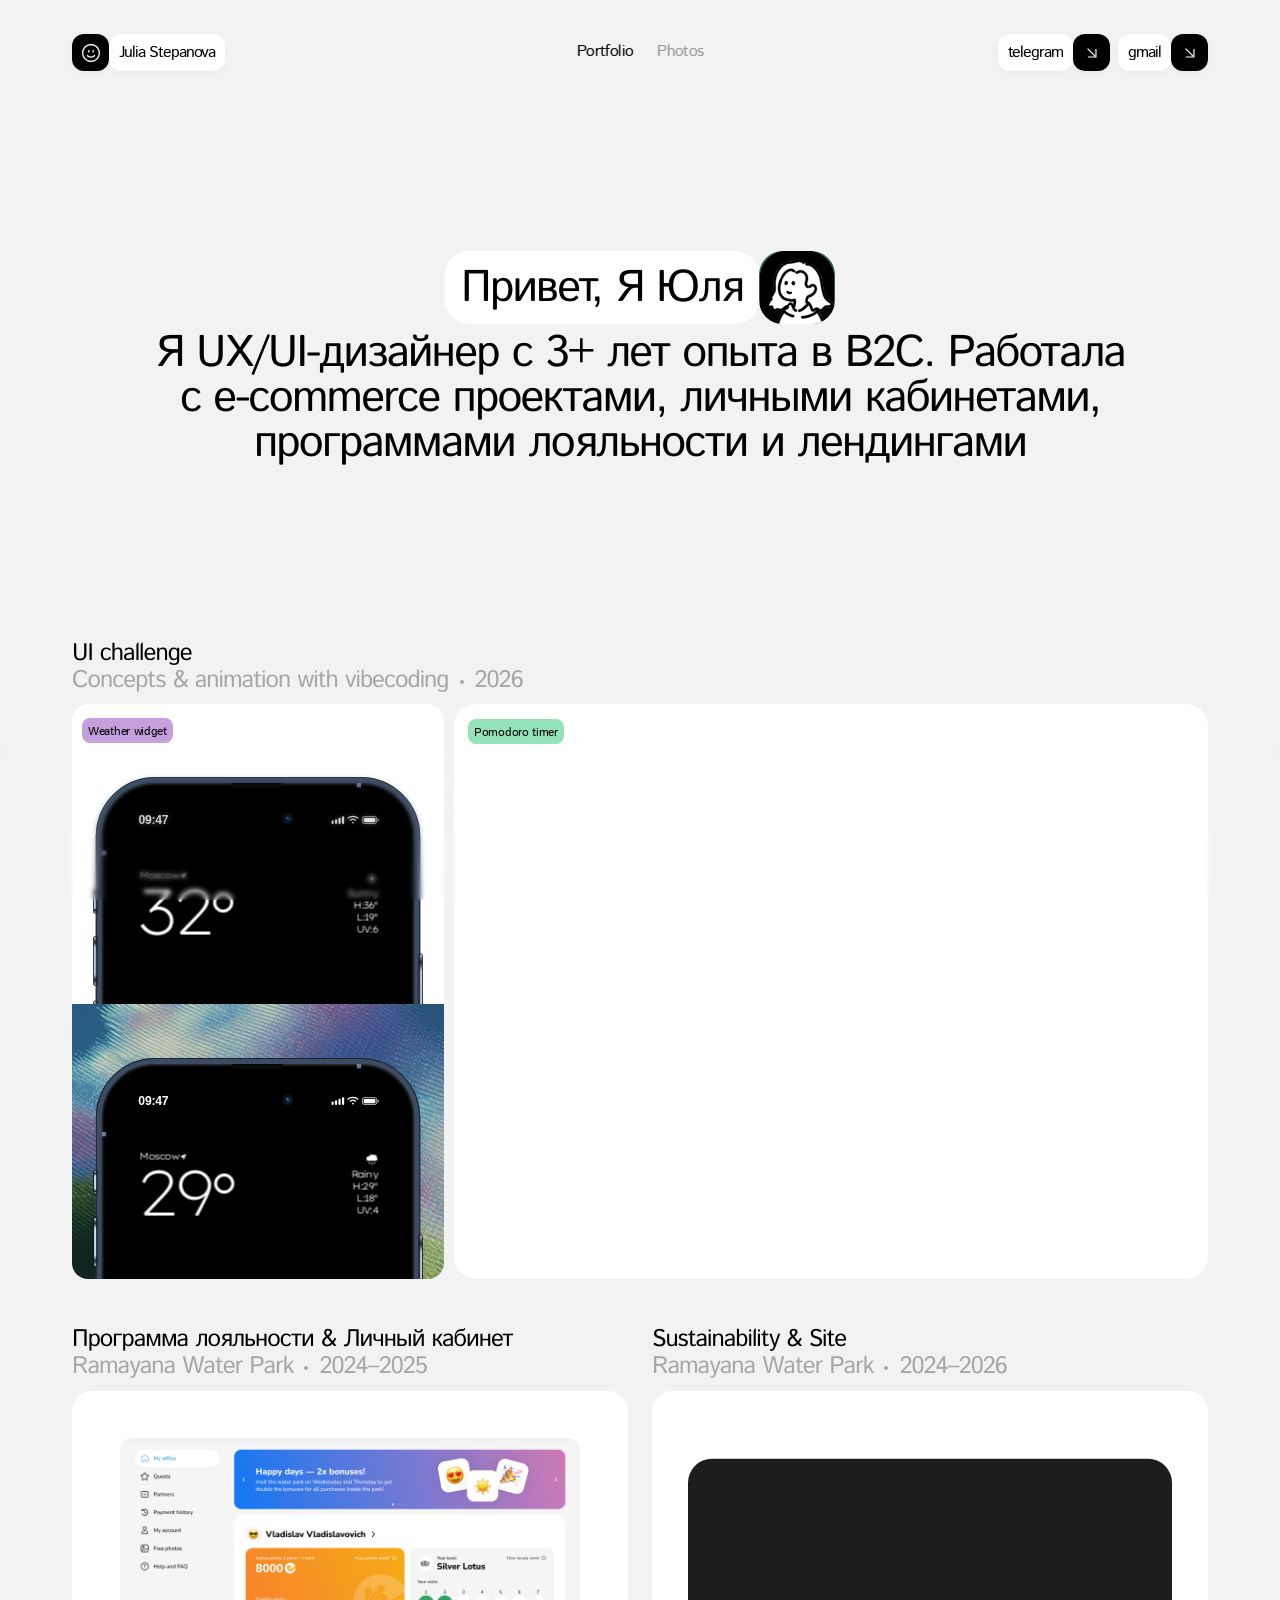
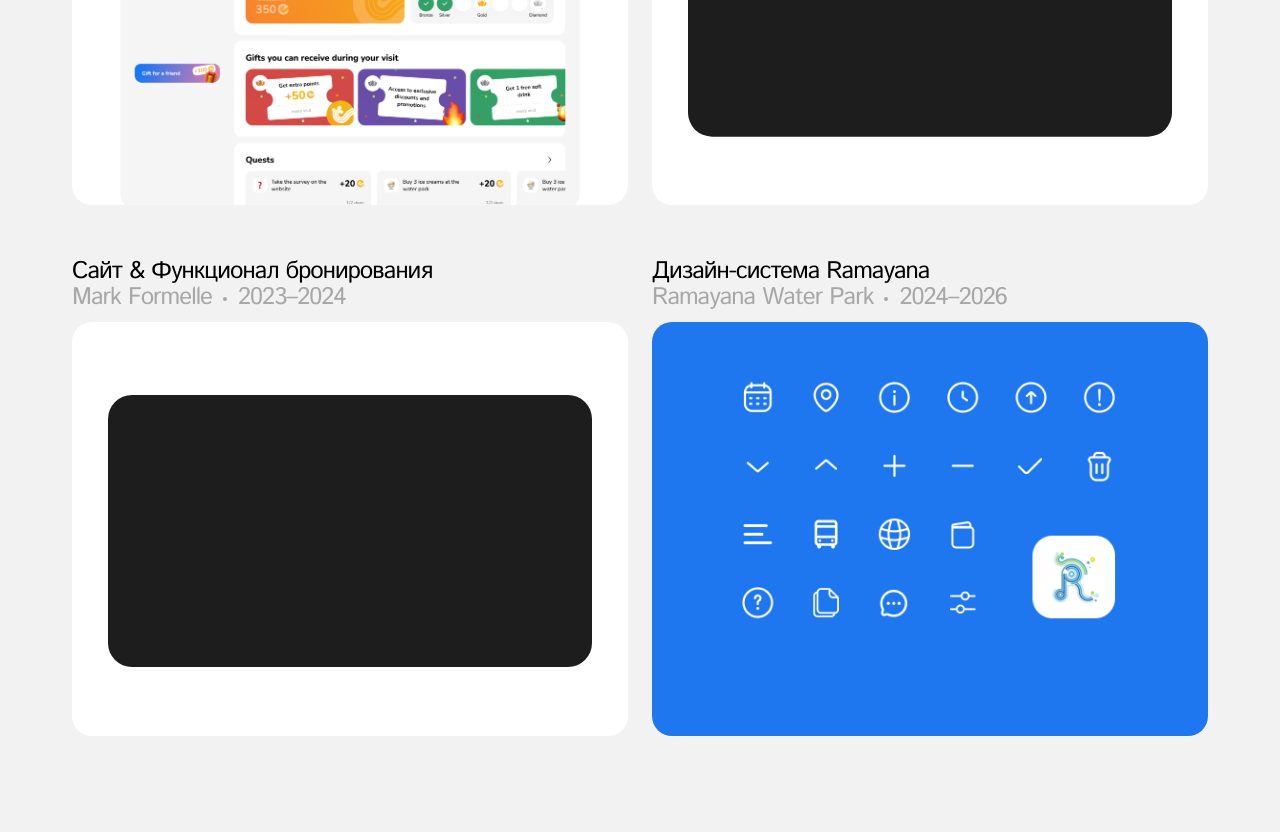
==== commit d9211f6c: "Deploy portfolio updates and loading optimizations" ====
--- a/index.html
+++ b/index.html
@@ -8,7 +8,7 @@
     <link rel="preconnect" href="https://fonts.googleapis.com" />
     <link rel="preconnect" href="https://fonts.gstatic.com" crossorigin />
     <link href="https://fonts.googleapis.com/css2?family=Istok+Web:wght@400;700&display=swap" rel="stylesheet" />
-    <link rel="stylesheet" href="styles.css?v=20260821-remove-eye-look-107" />
+    <link rel="stylesheet" href="styles.css?v=20260824-loyalty-mobile-flow-115" />
   </head>
   <body>
     <header class="site-header" aria-label="Основная навигация">
@@ -61,8 +61,8 @@
     <main>
       <section class="page page-portfolio active" data-page-panel="portfolio">
         <div class="portfolio-alt-background" aria-hidden="true">
-          <video class="portfolio-alt-effect-video" autoplay muted loop playsinline preload="auto">
-            <source src="assets/effects/portfolio-alt-hover-effect.mp4" type="video/mp4" />
+          <video class="portfolio-alt-effect-video" muted loop playsinline preload="none">
+            <source data-src="assets/effects/portfolio-alt-hover-effect.mp4" type="video/mp4" />
           </video>
         </div>
         <section class="intro portfolio-intro" aria-labelledby="portfolio-title">
@@ -73,19 +73,19 @@
                 <span class="hello-text-face hello-text-back">Эй-эй, привет!</span>
               </span>
               <span class="hello-photo" aria-hidden="true">
-                <img class="hello-photo-pixel" src="assets/portrait-default-20260819.svg" alt="" />
-                <img class="hello-photo-pixel hello-photo-blink" src="assets/portrait-blink-20260819.svg" alt="" />
-                <img class="hello-photo-pixel hello-photo-wave hello-photo-wave-1" src="assets/portrait-wave-20260819c-1.svg" alt="" />
-                <img class="hello-photo-pixel hello-photo-wave hello-photo-wave-2" src="assets/portrait-wave-20260819c-2.svg" alt="" />
-                <img class="hello-photo-pixel hello-photo-wave hello-photo-wave-3" src="assets/portrait-wave-20260819c-3.svg" alt="" />
-                <img class="hello-photo-alt" src="assets/portfolio-alt-portrait.png" alt="" />
+                <img loading="eager" decoding="async" fetchpriority="high" class="hello-photo-pixel" src="assets/portrait-default-20260819.svg" alt="" />
+                <img loading="eager" decoding="async" class="hello-photo-pixel hello-photo-blink" src="assets/portrait-blink-20260819.svg" alt="" />
+                <img loading="eager" decoding="async" class="hello-photo-pixel hello-photo-wave hello-photo-wave-1" src="assets/portrait-wave-20260819c-1.svg" alt="" />
+                <img loading="eager" decoding="async" class="hello-photo-pixel hello-photo-wave hello-photo-wave-2" src="assets/portrait-wave-20260819c-2.svg" alt="" />
+                <img loading="eager" decoding="async" class="hello-photo-pixel hello-photo-wave hello-photo-wave-3" src="assets/portrait-wave-20260819c-3.svg" alt="" />
+                <img loading="lazy" decoding="async" class="hello-photo-alt" src="assets/portfolio-alt-portrait.png" alt="" />
               </span>
             </h1>
             <p>
               Я UX/UI‑дизайнер с 3+&nbsp;лет опыта в B2C. Работала с e‑commerce
               проектами, личными кабинетами, программами лояльности и лендингами
             </p>
-            <img class="portfolio-alt-signal" src="assets/portfolio-alt-signal.svg" alt="" aria-hidden="true" />
+            <img loading="lazy" decoding="async" class="portfolio-alt-signal" src="assets/portfolio-alt-signal.svg" alt="" aria-hidden="true" />
           </div>
           <div class="puzzle-layer" aria-hidden="true">
             <div class="puzzle-piece puzzle-piece-black"><span class="puzzle-label">участник дизайн-клуба Creative Sparks</span></div>
@@ -114,7 +114,7 @@
                   <span class="weather-phone-button weather-phone-volume-down" aria-hidden="true"></span>
                   <span class="weather-phone-button weather-phone-side" aria-hidden="true"></span>
                   <div class="weather-phone-screen">
-                    <iframe class="weather-sun-frame" src="widgets/sun/index.html?v=94" title="Weather widget: солнце" loading="eager"></iframe>
+                    <iframe class="weather-sun-frame" data-src="widgets/sun/index.html?v=94" title="Weather widget: солнце" loading="lazy"></iframe>
                   </div>
                   <div class="weather-status-bar" aria-hidden="true">
                     <span class="weather-status-time">09:47</span>
@@ -137,6 +137,7 @@
                     </svg>
                   </div>
                 </div>
+                <img loading="lazy" decoding="async" class="weather-rain-backdrop" src="assets/weather-rain-backdrop.png" alt="" aria-hidden="true" />
                 <div class="weather-phone weather-phone-rain" aria-label="Анимированный дождевой виджет в мокапе телефона">
                   <span class="weather-phone-button weather-phone-mute" aria-hidden="true"></span>
                   <span class="weather-phone-button weather-phone-volume-up" aria-hidden="true"></span>
@@ -144,7 +145,7 @@
                   <span class="weather-phone-button weather-phone-side" aria-hidden="true"></span>
                   <div class="weather-phone-screen">
                     <div class="weather-widget-embed">
-                      <iframe src="widgets/rain/index.html?v=94" title="Weather widget: дождь" loading="eager"></iframe>
+                      <iframe data-src="widgets/rain/index.html?v=94" title="Weather widget: дождь" loading="lazy"></iframe>
                     </div>
                   </div>
                   <div class="weather-status-bar" aria-hidden="true">
@@ -172,7 +173,7 @@
               <article class="challenge-card pomodoro-card" aria-label="Pomodoro timer">
                 <span class="tag tag-mint">Pomodoro timer</span>
                 <div class="pomodoro-video-frame">
-                  <video src="assets/pomodoro-timer.mp4" autoplay muted loop playsinline preload="metadata"></video>
+                  <video data-src="assets/pomodoro-timer.mp4" muted loop playsinline preload="none"></video>
                 </div>
               </article>
             </div>
@@ -183,7 +184,7 @@
               <h3>Программа лояльности &amp; Личный кабинет</h3>
               <p>Ramayana Water Park <span></span> 2024–2025</p>
               <div class="case-image case-white">
-                <div class="case-main"><div class="case-main-viewport"><img src="assets/case-ramayana-dashboard.jpg" alt="" /></div></div>
+                <div class="case-main"><div class="case-main-viewport"><img loading="lazy" decoding="async" src="assets/case-ramayana-dashboard.jpg" alt="" /></div></div>
               </div>
             </article>
 
@@ -193,7 +194,7 @@
               <div class="case-image case-white case-sustainability-cover">
                 <div class="case-mark-formelle-frame case-sustainability-frame">
                   <div class="case-sustainability-viewport">
-                    <video src="assets/sustainability-cover-video.mp4" autoplay muted loop playsinline preload="metadata" data-playback-rate="1.2"></video>
+                    <video data-src="assets/sustainability-cover-video.mp4" muted loop playsinline preload="none" data-playback-rate="1.2"></video>
                   </div>
                 </div>
               </div>
@@ -205,7 +206,7 @@
               <div class="case-image case-white case-mark-formelle-cover">
                 <div class="case-mark-formelle-frame">
                   <div class="case-mark-formelle-viewport">
-                    <video src="assets/mark-formelle-cover-video.mp4" autoplay muted loop playsinline preload="metadata"></video>
+                    <video data-src="assets/mark-formelle-cover-video.mp4" muted loop playsinline preload="none"></video>
                   </div>
                 </div>
               </div>
@@ -215,7 +216,7 @@
               <h3>Дизайн-система Ramayana</h3>
               <p>Ramayana Water Park <span></span> 2024–2026</p>
               <div class="case-image case-white case-design-system-cover">
-                <img src="assets/case-design-system-cover-ramayana.png" alt="" />
+                <img loading="lazy" decoding="async" src="assets/case-design-system-cover-ramayana.png" alt="" />
               </div>
             </article>
 
@@ -243,32 +244,32 @@
         </section>
 
         <section class="photo-grid" aria-label="Фотографии">
-          <figure class="photo-tile" style="--x: 0; --y: 0; --w: 456; --h: 687.785"><img src="assets/photo-01.jpg" alt="" /></figure>
-          <figure class="photo-tile" style="--x: 468; --y: 0; --w: 456; --h: 687.785"><img src="assets/photo-02.jpg" alt="" /></figure>
-          <figure class="photo-tile" style="--x: 936; --y: 0; --w: 456; --h: 687.785"><img src="assets/photo-03.jpg" alt="" /></figure>
-          <figure class="photo-tile" style="--x: 0; --y: 699.785; --w: 456; --h: 729.67"><img src="assets/photo-06.jpg" alt="" /></figure>
-          <figure class="photo-tile" style="--x: 468; --y: 699.785; --w: 924; --h: 1393.67"><img src="assets/photo-05a.jpg" alt="" /></figure>
-          <figure class="photo-tile" style="--x: 0; --y: 1441.455; --w: 456; --h: 652"><img src="assets/photo-04.jpg" alt="" /></figure>
-          <figure class="photo-tile" style="--x: 0; --y: 2105.455; --w: 456; --h: 687.785"><img src="assets/photo-09.jpg" alt="" /></figure>
-          <figure class="photo-tile" style="--x: 468; --y: 2105.455; --w: 456; --h: 687.785"><img src="assets/photo-07.jpg" alt="" /></figure>
-          <figure class="photo-tile" style="--x: 936; --y: 2105.455; --w: 456; --h: 687.785"><img src="assets/photo-08.jpg" alt="" /></figure>
-          <figure class="photo-tile" style="--x: 0; --y: 2805.24; --w: 924; --h: 1393.67"><img src="assets/photo-11.jpg" alt="" /></figure>
-          <figure class="photo-tile" style="--x: 936; --y: 2805.24; --w: 456; --h: 687.785"><img src="assets/photo-12.jpg" alt="" /></figure>
-          <figure class="photo-tile" style="--x: 936; --y: 3508.075; --w: 456; --h: 687.785"><img src="assets/photo-19.jpg" alt="" /></figure>
-          <figure class="photo-tile" style="--x: 0; --y: 4210.91; --w: 456; --h: 687.785"><img src="assets/photo-21a.jpg" alt="" /></figure>
-          <figure class="photo-tile" style="--x: 468; --y: 4210.91; --w: 456; --h: 687.785"><img src="assets/photo-10.jpg" alt="" /></figure>
-          <figure class="photo-tile" style="--x: 936; --y: 4210.91; --w: 456; --h: 687.785"><img src="assets/photo-20.jpg" alt="" /></figure>
-          <figure class="photo-tile" style="--x: 468; --y: 4910.695; --w: 456; --h: 681.657"><img src="assets/photo-16a.jpg" alt="" /></figure>
-          <figure class="photo-tile" style="--x: 468; --y: 5607.322; --w: 456; --h: 681.657"><img src="assets/photo-14.jpg" alt="" /></figure>
-          <figure class="photo-tile" style="--x: 456; --y: 6303.948; --w: 456; --h: 681.657"><img src="assets/photo-13.jpg" alt="" /></figure>
-          <figure class="photo-tile" style="--x: 936; --y: 6303.948; --w: 456; --h: 681.657"><img src="assets/photo-25.jpg" alt="" /></figure>
-          <figure class="photo-tile" style="--x: 0; --y: 7714.948; --w: 456; --h: 681.657"><img src="assets/photo-24.jpg" alt="" /></figure>
-          <figure class="photo-tile" style="--x: 924; --y: 7714.948; --w: 456; --h: 681.657"><img src="assets/photo-17.jpg" alt="" /></figure>
-          <figure class="photo-tile" style="--x: 0; --y: 8408.605; --w: 456; --h: 682"><img src="assets/photo-29.jpg" alt="" /></figure>
-          <figure class="photo-tile" style="--x: 468; --y: 8408.605; --w: 924; --h: 1381.253"><img src="assets/photo-26.jpg" alt="" /></figure>
-          <figure class="photo-tile" style="--x: 0; --y: 9105.403; --w: 456; --h: 681.657"><img src="assets/photo-27.jpg" alt="" /></figure>
-          <figure class="photo-tile" style="--x: 0; --y: 9801.858; --w: 924; --h: 1381.253"><img src="assets/photo-28.jpg" alt="" /></figure>
-          <figure class="photo-tile" style="--x: 936; --y: 10498.484; --w: 456; --h: 681.657"><img src="assets/photo-31.jpg" alt="" /></figure>
+          <figure class="photo-tile" style="--x: 0; --y: 0; --w: 456; --h: 687.785"><img loading="lazy" decoding="async" src="assets/photo-01.jpg" alt="" /></figure>
+          <figure class="photo-tile" style="--x: 468; --y: 0; --w: 456; --h: 687.785"><img loading="lazy" decoding="async" src="assets/photo-02.jpg" alt="" /></figure>
+          <figure class="photo-tile" style="--x: 936; --y: 0; --w: 456; --h: 687.785"><img loading="lazy" decoding="async" src="assets/photo-03.jpg" alt="" /></figure>
+          <figure class="photo-tile" style="--x: 0; --y: 699.785; --w: 456; --h: 729.67"><img loading="lazy" decoding="async" src="assets/photo-06.jpg" alt="" /></figure>
+          <figure class="photo-tile" style="--x: 468; --y: 699.785; --w: 924; --h: 1393.67"><img loading="lazy" decoding="async" src="assets/photo-05a.jpg" alt="" /></figure>
+          <figure class="photo-tile" style="--x: 0; --y: 1441.455; --w: 456; --h: 652"><img loading="lazy" decoding="async" src="assets/photo-04.jpg" alt="" /></figure>
+          <figure class="photo-tile" style="--x: 0; --y: 2105.455; --w: 456; --h: 687.785"><img loading="lazy" decoding="async" src="assets/photo-09.jpg" alt="" /></figure>
+          <figure class="photo-tile" style="--x: 468; --y: 2105.455; --w: 456; --h: 687.785"><img loading="lazy" decoding="async" src="assets/photo-07.jpg" alt="" /></figure>
+          <figure class="photo-tile" style="--x: 936; --y: 2105.455; --w: 456; --h: 687.785"><img loading="lazy" decoding="async" src="assets/photo-08.jpg" alt="" /></figure>
+          <figure class="photo-tile" style="--x: 0; --y: 2805.24; --w: 924; --h: 1393.67"><img loading="lazy" decoding="async" src="assets/photo-11.jpg" alt="" /></figure>
+          <figure class="photo-tile" style="--x: 936; --y: 2805.24; --w: 456; --h: 687.785"><img loading="lazy" decoding="async" src="assets/photo-12.jpg" alt="" /></figure>
+          <figure class="photo-tile" style="--x: 936; --y: 3508.075; --w: 456; --h: 687.785"><img loading="lazy" decoding="async" src="assets/photo-19.jpg" alt="" /></figure>
+          <figure class="photo-tile" style="--x: 0; --y: 4210.91; --w: 456; --h: 687.785"><img loading="lazy" decoding="async" src="assets/photo-21a.jpg" alt="" /></figure>
+          <figure class="photo-tile" style="--x: 468; --y: 4210.91; --w: 456; --h: 687.785"><img loading="lazy" decoding="async" src="assets/photo-10.jpg" alt="" /></figure>
+          <figure class="photo-tile" style="--x: 936; --y: 4210.91; --w: 456; --h: 687.785"><img loading="lazy" decoding="async" src="assets/photo-20.jpg" alt="" /></figure>
+          <figure class="photo-tile" style="--x: 468; --y: 4910.695; --w: 456; --h: 681.657"><img loading="lazy" decoding="async" src="assets/photo-16a.jpg" alt="" /></figure>
+          <figure class="photo-tile" style="--x: 468; --y: 5607.322; --w: 456; --h: 681.657"><img loading="lazy" decoding="async" src="assets/photo-14.jpg" alt="" /></figure>
+          <figure class="photo-tile" style="--x: 456; --y: 6303.948; --w: 456; --h: 681.657"><img loading="lazy" decoding="async" src="assets/photo-13.jpg" alt="" /></figure>
+          <figure class="photo-tile" style="--x: 936; --y: 6303.948; --w: 456; --h: 681.657"><img loading="lazy" decoding="async" src="assets/photo-25.jpg" alt="" /></figure>
+          <figure class="photo-tile" style="--x: 0; --y: 7714.948; --w: 456; --h: 681.657"><img loading="lazy" decoding="async" src="assets/photo-24.jpg" alt="" /></figure>
+          <figure class="photo-tile" style="--x: 924; --y: 7714.948; --w: 456; --h: 681.657"><img loading="lazy" decoding="async" src="assets/photo-17.jpg" alt="" /></figure>
+          <figure class="photo-tile" style="--x: 0; --y: 8408.605; --w: 456; --h: 682"><img loading="lazy" decoding="async" src="assets/photo-29.jpg" alt="" /></figure>
+          <figure class="photo-tile" style="--x: 468; --y: 8408.605; --w: 924; --h: 1381.253"><img loading="lazy" decoding="async" src="assets/photo-26.jpg" alt="" /></figure>
+          <figure class="photo-tile" style="--x: 0; --y: 9105.403; --w: 456; --h: 681.657"><img loading="lazy" decoding="async" src="assets/photo-27.jpg" alt="" /></figure>
+          <figure class="photo-tile" style="--x: 0; --y: 9801.858; --w: 924; --h: 1381.253"><img loading="lazy" decoding="async" src="assets/photo-28.jpg" alt="" /></figure>
+          <figure class="photo-tile" style="--x: 936; --y: 10498.484; --w: 456; --h: 681.657"><img loading="lazy" decoding="async" src="assets/photo-31.jpg" alt="" /></figure>
         </section>
       </section>
 
@@ -296,7 +297,7 @@
           </div>
 
           <div class="loyalty-shot loyalty-shot-hero">
-            <img class="loyalty-case-composite" src="assets/loyalty-case-hero-hq.png" alt="Личный кабинет программы лояльности Ramayana" />
+            <img loading="lazy" decoding="async" class="loyalty-case-composite" src="assets/loyalty-case-hero-hq.png" alt="Личный кабинет программы лояльности Ramayana" />
           </div>
         </section>
 
@@ -323,7 +324,7 @@
         </section>
 
         <section class="loyalty-shot loyalty-shot-points">
-          <img class="loyalty-case-composite" src="assets/loyalty-case-points-hq.png" alt="Личный кабинет Ramayana: баллы, квесты и описание программы" />
+          <img loading="lazy" decoding="async" class="loyalty-case-composite" src="assets/loyalty-case-points-hq.png" alt="Личный кабинет Ramayana: баллы, квесты и описание программы" />
         </section>
 
         <section class="loyalty-text-section">
@@ -337,7 +338,7 @@
         </section>
 
         <section class="loyalty-shot loyalty-shot-levels">
-          <img class="loyalty-case-composite" src="assets/loyalty-case-levels-hq.png" alt="Уровни программы лояльности" />
+          <img loading="lazy" decoding="async" class="loyalty-case-composite" src="assets/loyalty-case-levels-hq.png" alt="Уровни программы лояльности" />
         </section>
 
         <section class="loyalty-text-section">
@@ -353,14 +354,39 @@
         </section>
 
         <section class="loyalty-shot loyalty-shot-dashboard">
-          <img class="loyalty-case-composite" src="assets/loyalty-case-dashboard-hq.png" alt="Главный экран личного кабинета Ramayana" />
-        </section>
-
-        <section class="loyalty-shot loyalty-shot-entry">
-          <img class="loyalty-case-composite" src="assets/loyalty-case-entry-hq.png" alt="Точки входа в программу лояльности" />
-          <span class="loyalty-entry-emoji loyalty-entry-emoji-web" aria-hidden="true">🎟️</span>
-          <span class="loyalty-entry-emoji loyalty-entry-emoji-park" aria-hidden="true">📱</span>
-          <span class="loyalty-entry-emoji loyalty-entry-emoji-checkout" aria-hidden="true">🧾</span>
+          <img loading="lazy" decoding="async" class="loyalty-case-composite" src="assets/loyalty-case-dashboard-hq.png" alt="Главный экран личного кабинета Ramayana" />
+        </section>
+
+        <section class="loyalty-shot loyalty-shot-entry loyalty-flow-section" aria-label="Точки входа в программу лояльности">
+          <div class="loyalty-flow-heading" aria-hidden="true">
+            <h2>Точки входа</h2>
+            <img class="loyalty-flow-arrow loyalty-flow-arrow-left" src="assets/loyalty-flow-arrow-right.svg" alt="" />
+            <img class="loyalty-flow-arrow loyalty-flow-arrow-center" src="assets/loyalty-flow-arrow-left.svg" alt="" />
+            <img class="loyalty-flow-arrow loyalty-flow-arrow-right" src="assets/loyalty-flow-arrow-center.svg" alt="" />
+          </div>
+          <div class="loyalty-flow-stage">
+            <article class="loyalty-flow-card loyalty-flow-card-web">
+              <img loading="lazy" decoding="async" src="assets/loyalty-flow-web.png" alt="" />
+              <div>
+                <h2>Веб</h2>
+                <p>Покупка билетов<br />через сайт</p>
+              </div>
+            </article>
+            <article class="loyalty-flow-card loyalty-flow-card-entry">
+              <img loading="lazy" decoding="async" src="assets/loyalty-flow-entry.png" alt="" />
+              <div>
+                <h2>При входе</h2>
+                <p>Сканирование<br />QR на кассах</p>
+              </div>
+            </article>
+            <article class="loyalty-flow-card loyalty-flow-card-inside">
+              <img loading="lazy" decoding="async" src="assets/loyalty-flow-inside.png" alt="" />
+              <div>
+                <h2>Внутри</h2>
+                <p>QR-код<br />на территории парка</p>
+              </div>
+            </article>
+          </div>
         </section>
 
         <section class="loyalty-text-section">
@@ -371,7 +397,7 @@
         </section>
 
         <section class="loyalty-shot loyalty-screen-shot loyalty-shot-quests">
-          <img class="loyalty-case-composite" src="assets/loyalty-case-quests-hq.png" alt="Quests" />
+          <img loading="lazy" decoding="async" class="loyalty-case-composite" src="assets/loyalty-case-quests-hq.png" alt="Quests" />
         </section>
 
         <section class="loyalty-text-section">
@@ -385,7 +411,7 @@
         </section>
 
         <section class="loyalty-shot loyalty-screen-shot loyalty-shot-free-photo">
-          <img class="loyalty-case-composite" src="assets/loyalty-case-free-photo-hq.png" alt="Free photos" />
+          <img loading="lazy" decoding="async" class="loyalty-case-composite" src="assets/loyalty-case-free-photo-hq.png" alt="Free photos" />
         </section>
 
         <section class="loyalty-text-section">
@@ -399,7 +425,7 @@
         </section>
 
         <section class="loyalty-shot loyalty-screen-shot loyalty-shot-payment-history">
-          <img class="loyalty-case-composite" src="assets/loyalty-case-payment-history-hq.png" alt="Payment history" />
+          <img loading="lazy" decoding="async" class="loyalty-case-composite" src="assets/loyalty-case-payment-history-hq.png" alt="Payment history" />
         </section>
 
         <section class="loyalty-text-section">
@@ -413,11 +439,11 @@
         </section>
 
         <section class="loyalty-shot loyalty-shot-accompanying">
-          <img class="loyalty-case-composite" src="assets/loyalty-case-family-hq.png" alt="Семейный аккаунт и сопровождающие люди" />
+          <img loading="lazy" decoding="async" class="loyalty-case-composite" src="assets/loyalty-case-family-hq.png" alt="Семейный аккаунт и сопровождающие люди" />
         </section>
 
         <section class="loyalty-shot loyalty-shot-groups">
-          <img class="loyalty-case-composite" src="assets/loyalty-case-groups-hq.png" alt="Семейный аккаунт и сопровождающие люди" />
+          <img loading="lazy" decoding="async" class="loyalty-case-composite" src="assets/loyalty-case-groups-hq.png" alt="Семейный аккаунт и сопровождающие люди" />
         </section>
 
         <section class="loyalty-text-section">
@@ -427,8 +453,21 @@
           </div>
         </section>
 
-        <section class="loyalty-shot loyalty-shot-final">
-          <img class="loyalty-case-composite" src="assets/loyalty-case-mobile-hq.png" alt="Адаптивные экраны личного кабинета Ramayana" />
+        <section class="loyalty-shot loyalty-shot-final loyalty-final-flow" aria-label="Адаптивные экраны личного кабинета Ramayana">
+          <div class="loyalty-final-grid">
+            <div class="loyalty-final-screen loyalty-final-screen-account">
+              <img loading="lazy" decoding="async" src="assets/loyalty-final-account.png" alt="Мобильный экран личного кабинета" />
+            </div>
+            <div class="loyalty-final-screen loyalty-final-screen-referral">
+              <img loading="lazy" decoding="async" src="assets/loyalty-final-referral.png" alt="Мобильный экран реферальной программы" />
+            </div>
+            <div class="loyalty-final-screen loyalty-final-screen-quests">
+              <img loading="lazy" decoding="async" src="assets/loyalty-final-quests.png" alt="Мобильный экран заданий" />
+            </div>
+            <div class="loyalty-final-screen loyalty-final-screen-partners">
+              <img loading="lazy" decoding="async" src="assets/loyalty-final-partners.png" alt="Мобильный экран партнеров" />
+            </div>
+          </div>
         </section>
 
         <a class="project-back" href="#portfolio" aria-label="Вернуться к проектам">
@@ -467,7 +506,7 @@
           </div>
           <div class="mf-flow mf-cover-flow">
             <div class="mf-cover-video-frame" aria-label="Флоу бронирования Mark Formelle">
-              <video src="assets/mark-formelle-cover-video.mp4" autoplay muted loop playsinline preload="metadata"></video>
+              <video data-src="assets/mark-formelle-cover-video.mp4" muted loop playsinline preload="none"></video>
             </div>
           </div>
         </section>
@@ -507,12 +546,12 @@
             </div>
           </div>
           <div class="mf-flow mf-product-flow">
-            <img class="mf-card-desktop" src="assets/mf-exact-product-card.png" alt="" />
-            <img class="mf-flow-wide flow-booking" src="assets/mf-exact-booking.png" alt="" />
-            <img class="mf-flow-wide flow-booking-city" src="assets/mf-exact-city.png" alt="" />
-            <img class="mf-flow-wide flow-booking-form" src="assets/mf-exact-booking-form.png" alt="" />
-            <img class="mf-flow-wide flow-booking-ready" src="assets/mf-exact-booking-ready.png" alt="" />
-            <img class="mf-flow-wide flow-express" src="assets/mf-exact-express.png" alt="" />
+            <img loading="lazy" decoding="async" class="mf-card-desktop" src="assets/mf-exact-product-card.png" alt="" />
+            <img loading="lazy" decoding="async" class="mf-flow-wide flow-booking" src="assets/mf-exact-booking.png" alt="" />
+            <img loading="lazy" decoding="async" class="mf-flow-wide flow-booking-city" src="assets/mf-exact-city.png" alt="" />
+            <img loading="lazy" decoding="async" class="mf-flow-wide flow-booking-form" src="assets/mf-exact-booking-form.png" alt="" />
+            <img loading="lazy" decoding="async" class="mf-flow-wide flow-booking-ready" src="assets/mf-exact-booking-ready.png" alt="" />
+            <img loading="lazy" decoding="async" class="mf-flow-wide flow-express" src="assets/mf-exact-express.png" alt="" />
           </div>
         </section>
 
@@ -530,12 +569,12 @@
           </div>
           <div class="mf-flow mf-checkout-flow">
             <div class="mf-checkout-pics">
-              <img class="checkout-cart" src="assets/mf-exact-cart.png" alt="" />
-              <img class="checkout-form" src="assets/mf-exact-checkout.png" alt="" />
-              <img class="checkout-final" src="assets/mf-exact-courier.png" alt="" />
-              <img class="checkout-city" src="assets/mf-exact-mobile-city.png" alt="" />
-              <img class="checkout-courier" src="assets/mf-exact-mobile-courier.png" alt="" />
-              <img class="checkout-shop" src="assets/mf-exact-mobile-shop.png" alt="" />
+              <img loading="lazy" decoding="async" class="checkout-cart" src="assets/mf-exact-cart.png" alt="" />
+              <img loading="lazy" decoding="async" class="checkout-form" src="assets/mf-exact-checkout.png" alt="" />
+              <img loading="lazy" decoding="async" class="checkout-final" src="assets/mf-exact-courier.png" alt="" />
+              <img loading="lazy" decoding="async" class="checkout-city" src="assets/mf-exact-mobile-city.png" alt="" />
+              <img loading="lazy" decoding="async" class="checkout-courier" src="assets/mf-exact-mobile-courier.png" alt="" />
+              <img loading="lazy" decoding="async" class="checkout-shop" src="assets/mf-exact-mobile-shop.png" alt="" />
             </div>
           </div>
         </section>
@@ -556,10 +595,10 @@
             </p>
           </div>
           <div class="mf-flow mf-search-flow">
-            <img src="assets/mf-exact-search.png" alt="" />
+            <img loading="lazy" decoding="async" src="assets/mf-exact-search.png" alt="" />
           </div>
           <div class="mf-photo-strip mf-photo-strip-header">
-            <img src="assets/mf-exact-photo.jpg" alt="" />
+            <img loading="lazy" decoding="async" src="assets/mf-exact-photo.jpg" alt="" />
           </div>
         </section>
 
@@ -575,13 +614,13 @@
           <div class="mf-flow mf-uikit-flow">
             <div class="mf-uikit-row">
               <div class="mf-uikit-desktop-stack">
-                <img class="mf-uikit-desktop-one" src="assets/mf-exact-ui-main.jpg" alt="" />
-                <img class="mf-uikit-desktop-two" src="assets/mf-exact-ui-desktop.png" alt="" />
+                <img loading="lazy" decoding="async" class="mf-uikit-desktop-one" src="assets/mf-exact-ui-main.jpg" alt="" />
+                <img loading="lazy" decoding="async" class="mf-uikit-desktop-two" src="assets/mf-exact-ui-desktop.png" alt="" />
               </div>
               <div class="mf-uikit-mobile-stack">
-                <img class="mf-uikit-mobile-one" src="assets/mf-exact-ui-mobile-main.png" alt="" />
-                <img class="mf-uikit-mobile-two" src="assets/mf-exact-ui-mobile-second.png" alt="" />
-                <img class="mf-uikit-mobile-three" src="assets/mf-exact-ui-mobile-third.png" alt="" />
+                <img loading="lazy" decoding="async" class="mf-uikit-mobile-one" src="assets/mf-exact-ui-mobile-main.png" alt="" />
+                <img loading="lazy" decoding="async" class="mf-uikit-mobile-two" src="assets/mf-exact-ui-mobile-second.png" alt="" />
+                <img loading="lazy" decoding="async" class="mf-uikit-mobile-three" src="assets/mf-exact-ui-mobile-third.png" alt="" />
               </div>
             </div>
           </div>
@@ -622,7 +661,7 @@
         </section>
 
         <section class="design-system-media design-system-media-cover" aria-label="Обложка дизайн-системы Ramayana">
-          <img src="assets/design-system-cover.png" alt="Обложка дизайн-системы Ramayana" />
+          <img loading="lazy" decoding="async" src="assets/design-system-cover.png" alt="Обложка дизайн-системы Ramayana" />
         </section>
 
         <section class="mf-section mf-textrow design-system-textrow design-system-problems">
@@ -637,7 +676,7 @@
         </section>
 
         <section class="design-system-media design-system-panel" aria-label="Процесс создания дизайн-системы">
-          <img src="assets/design-system-flow.png" alt="Процесс создания дизайн-системы" />
+          <img loading="lazy" decoding="async" src="assets/design-system-flow.png" alt="Процесс создания дизайн-системы" />
         </section>
 
         <section class="mf-section mf-textrow design-system-textrow">
@@ -650,7 +689,7 @@
         </div>
 
         <section class="design-system-media design-system-panel" aria-label="Токены дизайн-системы">
-          <img src="assets/design-system-foundations.png" alt="Токены дизайн-системы Ramayana" />
+          <img loading="lazy" decoding="async" src="assets/design-system-foundations.png" alt="Токены дизайн-системы Ramayana" />
         </section>
 
         <section class="mf-section mf-textrow design-system-textrow">
@@ -659,10 +698,10 @@
         </section>
 
         <section class="design-system-media design-system-components" aria-label="Компоненты дизайн-системы">
-          <img class="design-system-buttons" src="assets/design-system-buttons.png" alt="Кнопки дизайн-системы" />
+          <img loading="lazy" decoding="async" class="design-system-buttons" src="assets/design-system-buttons.png" alt="Кнопки дизайн-системы" />
           <div class="design-system-components-column">
-            <img src="assets/design-system-inputs.png" alt="Поля ввода дизайн-системы" />
-            <img src="assets/design-system-icons.png" alt="Иконки дизайн-системы" />
+            <img loading="lazy" decoding="async" src="assets/design-system-inputs.png" alt="Поля ввода дизайн-системы" />
+            <img loading="lazy" decoding="async" src="assets/design-system-icons.png" alt="Иконки дизайн-системы" />
           </div>
         </section>
 
@@ -672,8 +711,8 @@
         </section>
 
         <section class="design-system-media design-system-templates" aria-label="Шаблоны дизайн-системы">
-          <div class="design-system-template-crop design-system-template-header"><img src="assets/design-system-header.png" alt="Хедер сайта Ramayana" /></div>
-          <div class="design-system-template-crop design-system-template-statistics"><img src="assets/design-system-statistics.png" alt="Статистика Ramayana" /></div>
+          <div class="design-system-template-crop design-system-template-header"><img loading="lazy" decoding="async" src="assets/design-system-header.png" alt="Хедер сайта Ramayana" /></div>
+          <div class="design-system-template-crop design-system-template-statistics"><img loading="lazy" decoding="async" src="assets/design-system-statistics.png" alt="Статистика Ramayana" /></div>
         </section>
 
         <section class="mf-section mf-textrow design-system-textrow design-system-done">
@@ -707,6 +746,6 @@
       </section>
     </main>
 
-    <script src="script.js?v=20260807-soft-bottom-blur-11"></script>
+    <script src="script.js?v=20260824-page-top-2"></script>
   </body>
 </html>
--- a/styles.css
+++ b/styles.css
@@ -72,6 +72,209 @@
     top: 248px;
     right: 28px;
     left: auto;
+  }
+}
+
+/* Loyalty flow — Figma node 443:4. */
+.page-loyalty .loyalty-flow-section {
+  width: 100%;
+  padding: clamp(32px, 5.14vw, 74px);
+  overflow: hidden;
+  border-radius: 40px;
+  background: #fff;
+}
+
+.loyalty-flow-heading {
+  position: relative;
+  z-index: 4;
+  width: 100%;
+  height: clamp(76px, 7.65vw, 110px);
+}
+
+.loyalty-flow-heading h2 {
+  position: absolute;
+  top: 0;
+  left: 50%;
+  margin: 0;
+  color: #000;
+  font-size: clamp(28px, 2.78vw, 40px);
+  font-weight: 700;
+  line-height: 1.15;
+  letter-spacing: -0.04em;
+  white-space: nowrap;
+  transform: translateX(-50%);
+}
+
+.loyalty-flow-arrow,
+.page-loyalty .loyalty-flow-arrow {
+  position: absolute;
+  display: block;
+  height: auto;
+  border: 0 !important;
+  border-radius: 0 !important;
+  clip-path: none !important;
+}
+
+.loyalty-flow-arrow-left {
+  top: clamp(21px, 2.4vw, 35px);
+  left: 27.5%;
+  width: clamp(56px, 6.13vw, 88px);
+  transform: scaleX(-1);
+}
+
+.loyalty-flow-arrow-center {
+  top: clamp(43px, 4.2vw, 60px);
+  left: 49.2%;
+  width: clamp(14px, 1.52vw, 22px);
+}
+
+.loyalty-flow-arrow-right {
+  top: clamp(22px, 2.5vw, 36px);
+  right: 27.5%;
+  width: clamp(47px, 5.06vw, 73px);
+}
+
+.loyalty-flow-stage {
+  display: flex;
+  width: 100%;
+  min-height: clamp(148px, 14.6vw, 210px);
+  align-items: center;
+}
+
+.loyalty-flow-card {
+  position: relative;
+  z-index: 1;
+  display: grid;
+  height: clamp(132px, 13.2vw, 190px);
+  flex: 0 0 34.2%;
+  grid-template-columns: 34% 1fr;
+  align-items: center;
+  overflow: hidden;
+  border-radius: 28px;
+  color: #fff;
+}
+
+.loyalty-flow-card + .loyalty-flow-card {
+  margin-left: -2.6%;
+}
+
+.loyalty-flow-card img,
+.page-loyalty .loyalty-flow-card img {
+  width: clamp(54px, 5.55vw, 80px);
+  height: clamp(54px, 5.55vw, 80px);
+  justify-self: center;
+  object-fit: contain;
+  border-radius: 0 !important;
+}
+
+.loyalty-flow-card h2,
+.loyalty-flow-card p {
+  margin: 0;
+  color: inherit;
+  letter-spacing: -0.04em;
+}
+
+.loyalty-flow-card h2 {
+  font-size: clamp(22px, 2.78vw, 40px);
+  font-weight: 700;
+  line-height: 1.18;
+}
+
+.loyalty-flow-card p {
+  margin-top: clamp(8px, 1.1vw, 16px);
+  font-size: clamp(12px, 1.39vw, 20px);
+  line-height: 1.18;
+}
+
+.loyalty-flow-card-web {
+  background: #33a167;
+  transform: translateY(-5%) skewX(-1.26deg);
+}
+
+.loyalty-flow-card-entry {
+  z-index: 3;
+  background: #df2925;
+  transform: translateY(8%) skewX(-0.32deg);
+}
+
+.loyalty-flow-card-inside {
+  flex-basis: 35.8%;
+  background: #4dadd3;
+  transform: translateY(-9%) skewX(0.97deg);
+}
+
+@media (max-width: 720px) {
+  .page-loyalty .loyalty-flow-section {
+    padding: 18px 16px 24px;
+    border-radius: 16px;
+  }
+
+  .loyalty-flow-stage {
+    flex-direction: column;
+    min-height: 0;
+  }
+
+  .loyalty-flow-heading {
+    height: 82px;
+  }
+
+  .loyalty-flow-heading h2 {
+    font-size: 27px;
+  }
+
+  .page-loyalty .loyalty-flow-arrow-left {
+    display: none;
+  }
+
+  .loyalty-flow-arrow-center {
+    top: 42px;
+    left: 48.7%;
+    width: 17px;
+  }
+
+  .page-loyalty .loyalty-flow-arrow-right {
+    display: none;
+  }
+
+  .loyalty-flow-card {
+    width: 100%;
+    height: 128px;
+    flex-basis: auto;
+    grid-template-columns: 34% 1fr;
+    border-radius: 16px;
+  }
+
+  .loyalty-flow-card + .loyalty-flow-card {
+    margin-top: -7px;
+    margin-left: 0;
+  }
+
+  .loyalty-flow-card img,
+  .page-loyalty .loyalty-flow-card img {
+    width: 64px;
+    height: 64px;
+  }
+
+  .loyalty-flow-card h2 {
+    font-size: 26px;
+  }
+
+  .loyalty-flow-card p {
+    margin-top: 8px;
+    font-size: 15px;
+  }
+
+  .loyalty-flow-card-web {
+    transform: skewX(-1deg);
+  }
+
+  .loyalty-flow-card-entry {
+    width: 94%;
+    transform: rotate(-4.5deg) skewX(-0.3deg);
+  }
+
+  .loyalty-flow-card-inside {
+    transform: skewX(0.8deg);
   }
 }
 
@@ -3978,12 +4181,29 @@
   top: 300px;
   z-index: 3;
   height: 275px;
-  background: linear-gradient(155.46deg, rgb(20, 43, 59) 11.84%, rgb(4, 9, 18) 103.66%);
+  background: #285b78;
   content: "";
 }
 
+.weather-rain-backdrop {
+  position: absolute;
+  left: 0;
+  right: 0;
+  top: 300px;
+  z-index: 4;
+  display: block;
+  width: 100%;
+  height: 275px;
+  max-width: none;
+  background: #285b78;
+  object-fit: cover;
+  object-position: center;
+  isolation: isolate;
+  pointer-events: none;
+}
+
 .weather-card .tag {
-  z-index: 5;
+  z-index: 6;
   left: 10px;
   top: 14px;
   min-height: 25px;
@@ -4126,7 +4346,7 @@
 }
 
 .weather-phone-rain {
-  z-index: 4;
+  z-index: 5;
   left: 50%;
   top: 354px;
   transform: translateX(-50%) scale(0.87);
@@ -7327,6 +7547,97 @@
   }
 }
 
+/* Loyalty final screens — exact composition from Figma node 443:23. */
+.page-loyalty .loyalty-flow-section + .loyalty-text-section {
+  padding-top: 104px;
+}
+
+@media (max-width: 720px) {
+  .page-loyalty .loyalty-flow-section + .loyalty-text-section {
+    padding-top: 72px;
+  }
+}
+
+.page-loyalty .loyalty-shot-final.loyalty-final-flow {
+  box-sizing: border-box;
+  width: 100%;
+  margin-top: 64px;
+  padding: 74px !important;
+  overflow: hidden !important;
+  border-radius: 40px !important;
+  background: #323232 !important;
+}
+
+.page-loyalty .loyalty-final-grid {
+  display: grid;
+  grid-template-columns: repeat(4, minmax(0, 1fr));
+  gap: 36px;
+  width: 100%;
+}
+
+.page-loyalty .loyalty-final-screen {
+  position: relative;
+  min-width: 0;
+  aspect-ratio: 341 / 720;
+  overflow: hidden;
+  border-radius: 17px;
+  background: #fff;
+  clip-path: inset(0 round 17px);
+}
+
+.page-loyalty .loyalty-shot-final .loyalty-final-screen img {
+  position: absolute;
+  display: block;
+  left: 0;
+  width: 100%;
+  max-width: none;
+  height: auto;
+  margin: 0;
+  object-fit: fill;
+  border: 0;
+  border-radius: 0 !important;
+  clip-path: none !important;
+  transform: none;
+}
+
+.page-loyalty .loyalty-final-screen-account img {
+  top: -177.3%;
+}
+
+.page-loyalty .loyalty-final-screen-referral img {
+  top: -19.03%;
+  left: -0.02%;
+  width: 100.05%;
+}
+
+.page-loyalty .loyalty-final-screen-quests img {
+  top: -9.28%;
+  left: -0.02%;
+  width: 100.04%;
+}
+
+.page-loyalty .loyalty-final-screen-partners img {
+  top: -9.12%;
+}
+
+@media (max-width: 720px) {
+  .page-loyalty .loyalty-shot-final.loyalty-final-flow {
+    display: block;
+    padding: 16px !important;
+    border-radius: 16px !important;
+  }
+
+  .page-loyalty .loyalty-final-grid {
+    grid-template-columns: repeat(2, minmax(0, 1fr));
+    gap: 12px;
+  }
+
+  .page-loyalty .loyalty-final-screen {
+    border-radius: 6px;
+    clip-path: inset(0 round 6px);
+  }
+}
+
 /* Final fixed header override for desktop, tablet and mobile. */
 .site-header {
   position: fixed;
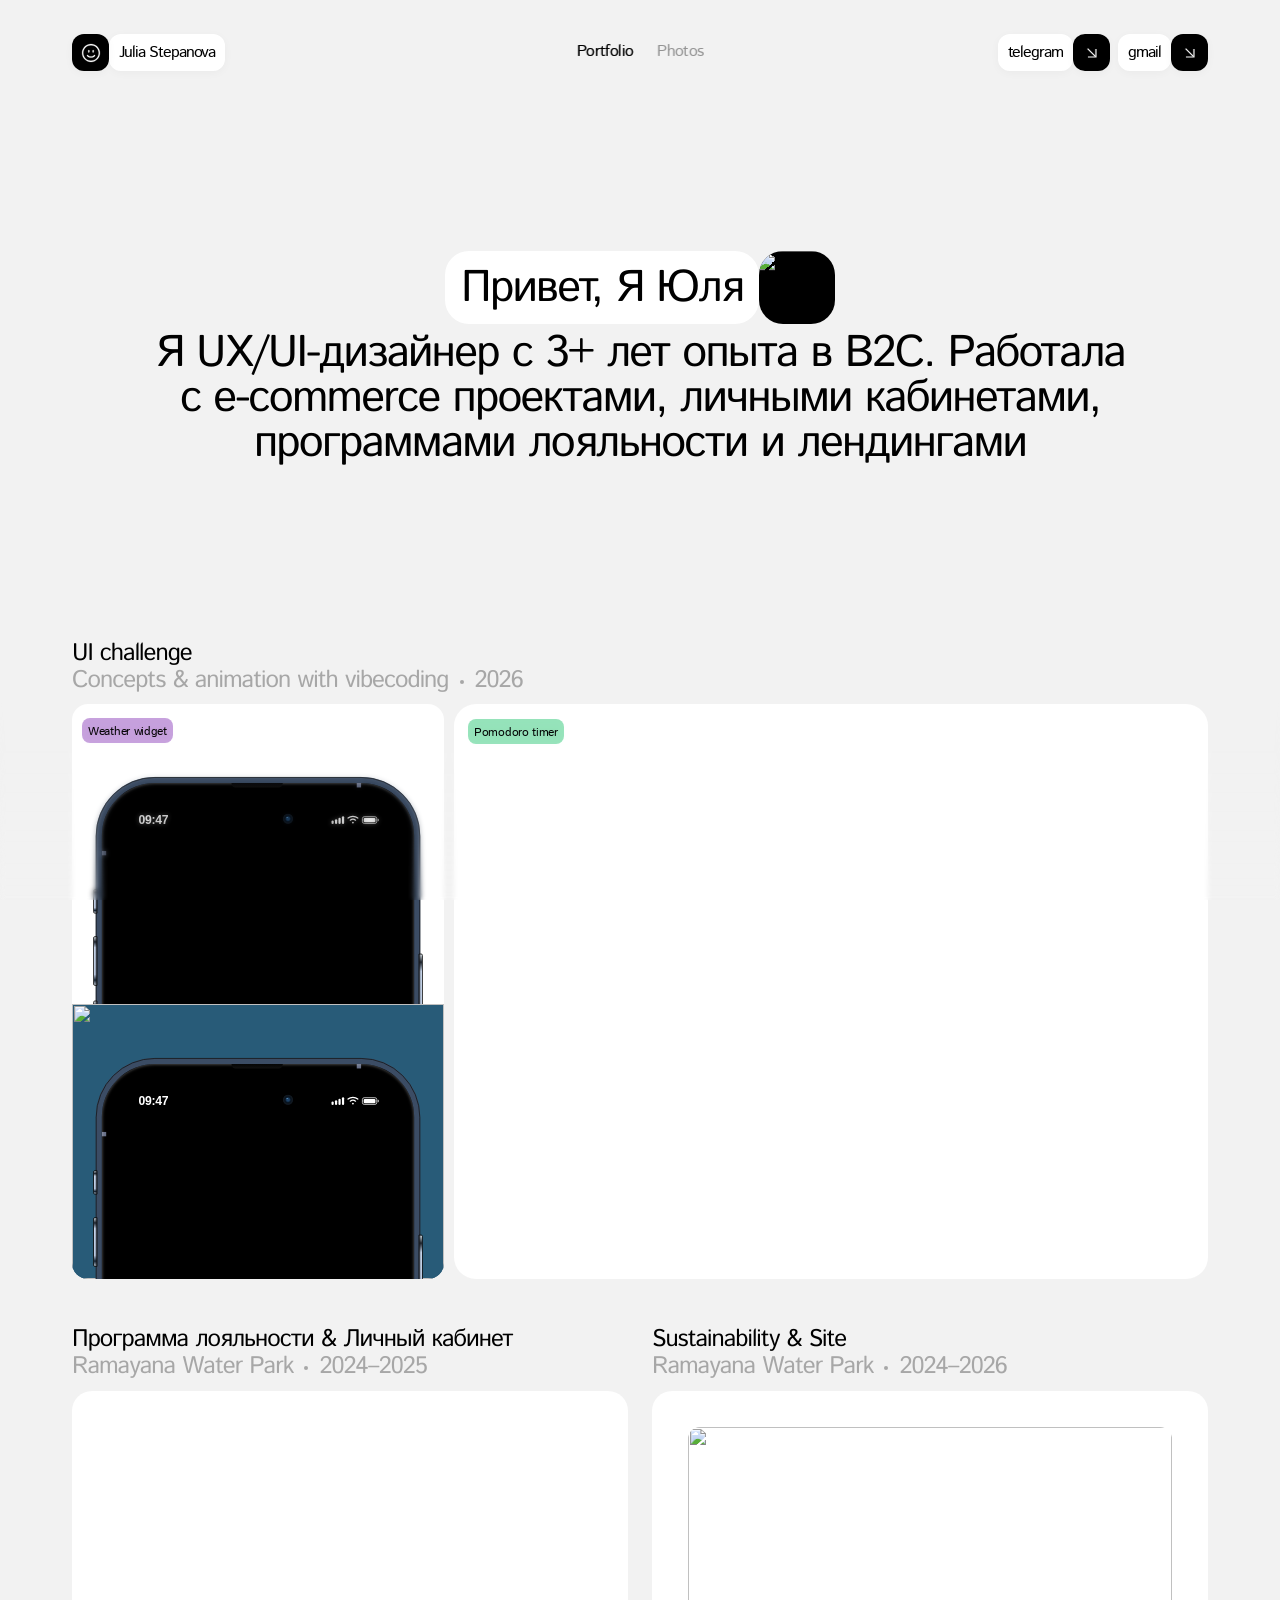
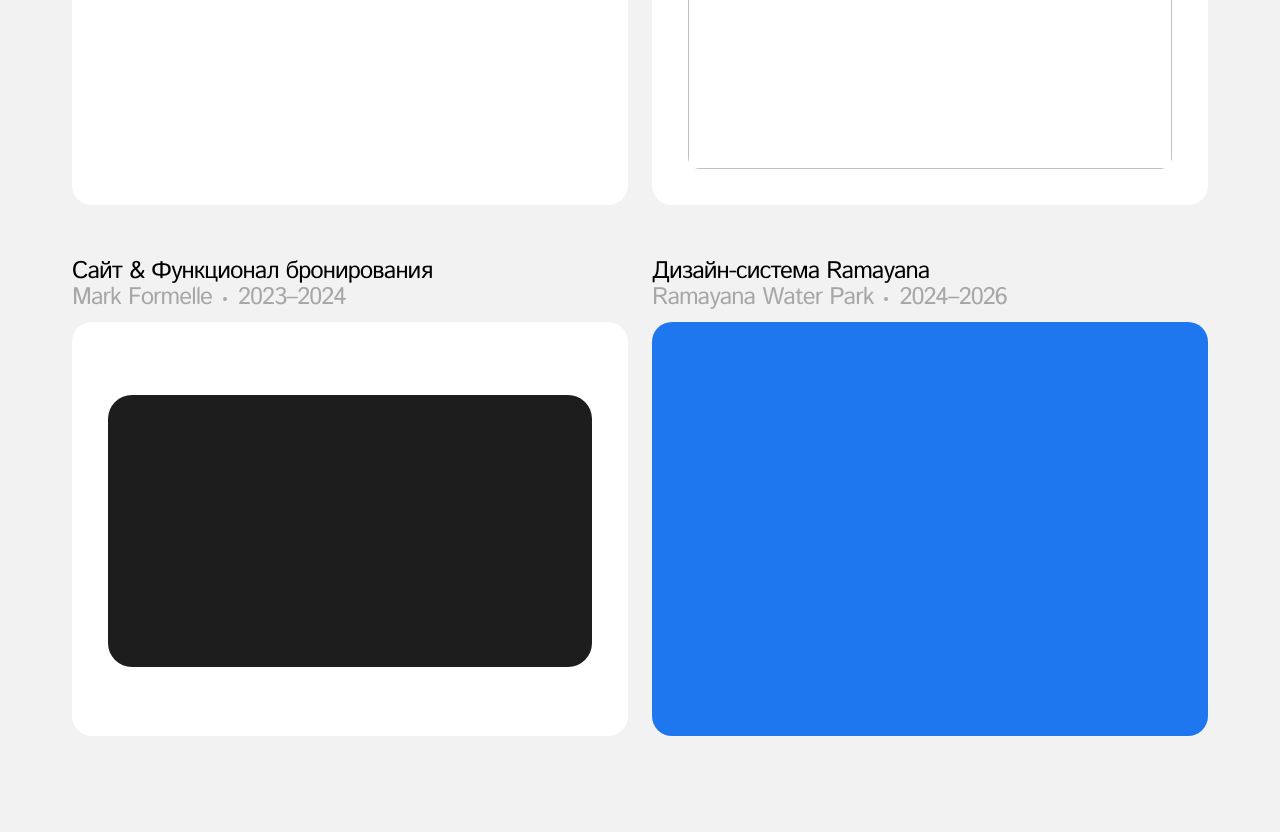
==== commit 309a8900: "Add files via upload" ====
--- a/index.html
+++ b/index.html
@@ -4,11 +4,11 @@
     <meta charset="UTF-8" />
     <meta name="viewport" content="width=device-width, initial-scale=1.0" />
     <title>Julia Stepanova</title>
-    <link rel="icon" type="image/png" href="assets/favicon.png?v=20260824-2" />
+    <link rel="icon" type="image/png" href="assets/favicon.png?v=20260826-5" />
     <link rel="preconnect" href="https://fonts.googleapis.com" />
     <link rel="preconnect" href="https://fonts.gstatic.com" crossorigin />
     <link href="https://fonts.googleapis.com/css2?family=Istok+Web:wght@400;700&display=swap" rel="stylesheet" />
-    <link rel="stylesheet" href="styles.css?v=20260824-loyalty-mobile-flow-115" />
+    <link rel="stylesheet" href="styles.css?v=20260905-kodak-grid-167" />
   </head>
   <body>
     <header class="site-header" aria-label="Основная навигация">
@@ -22,8 +22,8 @@
       </a>
 
       <nav class="segment" aria-label="Разделы сайта">
-        <button class="segment-button active" type="button" data-page="portfolio">Portfolio</button>
-        <button class="segment-button" type="button" data-page="photos">Photos</button>
+        <button class="segment-button active" type="button" data-page="portfolio" data-label="Portfolio">Portfolio</button>
+        <button class="segment-button" type="button" data-page="photos" data-label="Photos">Photos</button>
       </nav>
 
       <div class="contacts" aria-label="Контакты">
@@ -73,11 +73,13 @@
                 <span class="hello-text-face hello-text-back">Эй-эй, привет!</span>
               </span>
               <span class="hello-photo" aria-hidden="true">
-                <img loading="eager" decoding="async" fetchpriority="high" class="hello-photo-pixel" src="assets/portrait-default-20260819.svg" alt="" />
-                <img loading="eager" decoding="async" class="hello-photo-pixel hello-photo-blink" src="assets/portrait-blink-20260819.svg" alt="" />
-                <img loading="eager" decoding="async" class="hello-photo-pixel hello-photo-wave hello-photo-wave-1" src="assets/portrait-wave-20260819c-1.svg" alt="" />
-                <img loading="eager" decoding="async" class="hello-photo-pixel hello-photo-wave hello-photo-wave-2" src="assets/portrait-wave-20260819c-2.svg" alt="" />
-                <img loading="eager" decoding="async" class="hello-photo-pixel hello-photo-wave hello-photo-wave-3" src="assets/portrait-wave-20260819c-3.svg" alt="" />
+                <img loading="eager" decoding="async" fetchpriority="high" class="hello-photo-pixel" src="assets/portrait-default-20260819.svg?v=black-bg-2" alt="" />
+                <img loading="eager" decoding="async" class="hello-photo-pixel hello-photo-blink" src="assets/portrait-blink-20260819.svg?v=black-bg-2" alt="" />
+                <img loading="eager" decoding="async" class="hello-photo-pixel hello-photo-look-right" src="assets/portrait-look-right-20260825.svg?v=black-bg-4" alt="" />
+                <img loading="eager" decoding="async" class="hello-photo-pixel hello-photo-look-right-wink" src="assets/portrait-look-right-wink-20260825.svg?v=black-bg-2" alt="" />
+                <img loading="eager" decoding="async" class="hello-photo-pixel hello-photo-wave hello-photo-wave-1" src="assets/portrait-wave-20260819c-1.svg?v=black-bg-2" alt="" />
+                <img loading="eager" decoding="async" class="hello-photo-pixel hello-photo-wave hello-photo-wave-2" src="assets/portrait-wave-20260819c-2.svg?v=black-bg-2" alt="" />
+                <img loading="eager" decoding="async" class="hello-photo-pixel hello-photo-wave hello-photo-wave-3" src="assets/portrait-wave-20260819c-3.svg?v=black-bg-2" alt="" />
                 <img loading="lazy" decoding="async" class="hello-photo-alt" src="assets/portfolio-alt-portrait.png" alt="" />
               </span>
             </h1>
@@ -137,7 +139,7 @@
                     </svg>
                   </div>
                 </div>
-                <img loading="lazy" decoding="async" class="weather-rain-backdrop" src="assets/weather-rain-backdrop.png" alt="" aria-hidden="true" />
+                <img loading="lazy" decoding="async" class="weather-rain-backdrop" src="assets/weather-rain-backdrop-20260826.png?v=2" alt="" aria-hidden="true" />
                 <div class="weather-phone weather-phone-rain" aria-label="Анимированный дождевой виджет в мокапе телефона">
                   <span class="weather-phone-button weather-phone-mute" aria-hidden="true"></span>
                   <span class="weather-phone-button weather-phone-volume-up" aria-hidden="true"></span>
@@ -184,14 +186,17 @@
               <h3>Программа лояльности &amp; Личный кабинет</h3>
               <p>Ramayana Water Park <span></span> 2024–2025</p>
               <div class="case-image case-white">
-                <div class="case-main"><div class="case-main-viewport"><img loading="lazy" decoding="async" src="assets/case-ramayana-dashboard.jpg" alt="" /></div></div>
+                <div class="case-main"><div class="case-main-viewport"><img loading="lazy" decoding="async" class="case-loyalty-cover-image-current" src="assets/loyalty-cover-main-20260826.png" alt="" /></div></div>
               </div>
             </article>
 
             <article class="case-card">
               <h3>Sustainability &amp; Site</h3>
               <p>Ramayana Water Park <span></span> 2024–2026</p>
-              <div class="case-image case-white case-sustainability-cover">
+              <div class="case-image case-white case-sustainability-cover is-static-test">
+                <div class="case-sustainability-static" aria-hidden="true">
+                  <img loading="lazy" decoding="async" src="assets/sustainability-cover-main-20260826.png" alt="" />
+                </div>
                 <div class="case-mark-formelle-frame case-sustainability-frame">
                   <div class="case-sustainability-viewport">
                     <video data-src="assets/sustainability-cover-video.mp4" muted loop playsinline preload="none" data-playback-rate="1.2"></video>
@@ -236,40 +241,68 @@
       </section>
 
       <section class="page page-photos" data-page-panel="photos">
-        <section class="intro photos-intro" aria-labelledby="photos-title">
-          <h1 id="photos-title">
-            Я много фотографирую на пленку и исследую мир через камеру.
-            Здесь часть того, как я вижу мир и на что люблю смотреть
-          </h1>
+        <section class="intro portfolio-intro photos-hero" aria-labelledby="photos-title">
+          <div class="intro-copy">
+            <h1 id="photos-title" class="hello-title" tabindex="0">
+              <span class="hello-text">
+                <span class="hello-text-face hello-text-front">Привет, Я Юля</span>
+                <span class="hello-text-face hello-text-back">Эй-эй, привет!</span>
+              </span>
+              <span class="hello-photo" aria-hidden="true">
+                <img loading="eager" decoding="async" class="hello-photo-pixel" src="assets/portrait-default-20260819.svg?v=black-bg-2" alt="" />
+                <img loading="eager" decoding="async" class="hello-photo-pixel hello-photo-blink" src="assets/portrait-blink-20260819.svg?v=black-bg-2" alt="" />
+                <img loading="eager" decoding="async" class="hello-photo-pixel hello-photo-look-right" src="assets/portrait-look-right-20260825.svg?v=black-bg-4" alt="" />
+                <img loading="eager" decoding="async" class="hello-photo-pixel hello-photo-look-right-wink" src="assets/portrait-look-right-wink-20260825.svg?v=black-bg-2" alt="" />
+                <img loading="eager" decoding="async" class="hello-photo-pixel hello-photo-wave hello-photo-wave-1" src="assets/portrait-wave-20260819c-1.svg?v=black-bg-2" alt="" />
+                <img loading="eager" decoding="async" class="hello-photo-pixel hello-photo-wave hello-photo-wave-2" src="assets/portrait-wave-20260819c-2.svg?v=black-bg-2" alt="" />
+                <img loading="eager" decoding="async" class="hello-photo-pixel hello-photo-wave hello-photo-wave-3" src="assets/portrait-wave-20260819c-3.svg?v=black-bg-2" alt="" />
+              </span>
+            </h1>
+            <p>
+              Я&nbsp;много фотографирую на&nbsp;плёнку и&nbsp;исследую мир через камеру.
+              Здесь&nbsp;— часть того, как я&nbsp;вижу мир и&nbsp;на&nbsp;что люблю смотреть
+            </p>
+          </div>
         </section>
 
         <section class="photo-grid" aria-label="Фотографии">
-          <figure class="photo-tile" style="--x: 0; --y: 0; --w: 456; --h: 687.785"><img loading="lazy" decoding="async" src="assets/photo-01.jpg" alt="" /></figure>
-          <figure class="photo-tile" style="--x: 468; --y: 0; --w: 456; --h: 687.785"><img loading="lazy" decoding="async" src="assets/photo-02.jpg" alt="" /></figure>
-          <figure class="photo-tile" style="--x: 936; --y: 0; --w: 456; --h: 687.785"><img loading="lazy" decoding="async" src="assets/photo-03.jpg" alt="" /></figure>
-          <figure class="photo-tile" style="--x: 0; --y: 699.785; --w: 456; --h: 729.67"><img loading="lazy" decoding="async" src="assets/photo-06.jpg" alt="" /></figure>
-          <figure class="photo-tile" style="--x: 468; --y: 699.785; --w: 924; --h: 1393.67"><img loading="lazy" decoding="async" src="assets/photo-05a.jpg" alt="" /></figure>
-          <figure class="photo-tile" style="--x: 0; --y: 1441.455; --w: 456; --h: 652"><img loading="lazy" decoding="async" src="assets/photo-04.jpg" alt="" /></figure>
-          <figure class="photo-tile" style="--x: 0; --y: 2105.455; --w: 456; --h: 687.785"><img loading="lazy" decoding="async" src="assets/photo-09.jpg" alt="" /></figure>
-          <figure class="photo-tile" style="--x: 468; --y: 2105.455; --w: 456; --h: 687.785"><img loading="lazy" decoding="async" src="assets/photo-07.jpg" alt="" /></figure>
-          <figure class="photo-tile" style="--x: 936; --y: 2105.455; --w: 456; --h: 687.785"><img loading="lazy" decoding="async" src="assets/photo-08.jpg" alt="" /></figure>
-          <figure class="photo-tile" style="--x: 0; --y: 2805.24; --w: 924; --h: 1393.67"><img loading="lazy" decoding="async" src="assets/photo-11.jpg" alt="" /></figure>
-          <figure class="photo-tile" style="--x: 936; --y: 2805.24; --w: 456; --h: 687.785"><img loading="lazy" decoding="async" src="assets/photo-12.jpg" alt="" /></figure>
-          <figure class="photo-tile" style="--x: 936; --y: 3508.075; --w: 456; --h: 687.785"><img loading="lazy" decoding="async" src="assets/photo-19.jpg" alt="" /></figure>
-          <figure class="photo-tile" style="--x: 0; --y: 4210.91; --w: 456; --h: 687.785"><img loading="lazy" decoding="async" src="assets/photo-21a.jpg" alt="" /></figure>
-          <figure class="photo-tile" style="--x: 468; --y: 4210.91; --w: 456; --h: 687.785"><img loading="lazy" decoding="async" src="assets/photo-10.jpg" alt="" /></figure>
-          <figure class="photo-tile" style="--x: 936; --y: 4210.91; --w: 456; --h: 687.785"><img loading="lazy" decoding="async" src="assets/photo-20.jpg" alt="" /></figure>
-          <figure class="photo-tile" style="--x: 468; --y: 4910.695; --w: 456; --h: 681.657"><img loading="lazy" decoding="async" src="assets/photo-16a.jpg" alt="" /></figure>
-          <figure class="photo-tile" style="--x: 468; --y: 5607.322; --w: 456; --h: 681.657"><img loading="lazy" decoding="async" src="assets/photo-14.jpg" alt="" /></figure>
-          <figure class="photo-tile" style="--x: 456; --y: 6303.948; --w: 456; --h: 681.657"><img loading="lazy" decoding="async" src="assets/photo-13.jpg" alt="" /></figure>
-          <figure class="photo-tile" style="--x: 936; --y: 6303.948; --w: 456; --h: 681.657"><img loading="lazy" decoding="async" src="assets/photo-25.jpg" alt="" /></figure>
-          <figure class="photo-tile" style="--x: 0; --y: 7714.948; --w: 456; --h: 681.657"><img loading="lazy" decoding="async" src="assets/photo-24.jpg" alt="" /></figure>
-          <figure class="photo-tile" style="--x: 924; --y: 7714.948; --w: 456; --h: 681.657"><img loading="lazy" decoding="async" src="assets/photo-17.jpg" alt="" /></figure>
-          <figure class="photo-tile" style="--x: 0; --y: 8408.605; --w: 456; --h: 682"><img loading="lazy" decoding="async" src="assets/photo-29.jpg" alt="" /></figure>
-          <figure class="photo-tile" style="--x: 468; --y: 8408.605; --w: 924; --h: 1381.253"><img loading="lazy" decoding="async" src="assets/photo-26.jpg" alt="" /></figure>
-          <figure class="photo-tile" style="--x: 0; --y: 9105.403; --w: 456; --h: 681.657"><img loading="lazy" decoding="async" src="assets/photo-27.jpg" alt="" /></figure>
-          <figure class="photo-tile" style="--x: 0; --y: 9801.858; --w: 924; --h: 1381.253"><img loading="lazy" decoding="async" src="assets/photo-28.jpg" alt="" /></figure>
-          <figure class="photo-tile" style="--x: 936; --y: 10498.484; --w: 456; --h: 681.657"><img loading="lazy" decoding="async" src="assets/photo-31.jpg" alt="" /></figure>
+          <figure class="photo-tile" style="--x: 0; --y: 0; --w: 456; --h: 687.785"><img loading="lazy" decoding="async" src="assets/photo-originals/260521000662650003.jpg" alt="Одуванчики на размытом фоне" /></figure>
+          <figure class="photo-tile" style="--x: 468; --y: 0; --w: 456; --h: 687.785"><img loading="lazy" decoding="async" src="assets/photo-originals/260521000662650004.jpg" alt="Дом среди деревьев" /></figure>
+          <figure class="photo-tile" style="--x: 936; --y: 0; --w: 456; --h: 687.785"><img loading="lazy" decoding="async" src="assets/photo-originals/260521000662650032.jpg" alt="Бутылки на заборе и паутина" /></figure>
+          <figure class="photo-tile" style="--x: 0; --y: 699.785; --w: 456; --h: 729.67"><img loading="lazy" decoding="async" src="assets/photo-originals/260512000656170033.jpg" alt="Окно деревянного дома" /></figure>
+          <figure class="photo-tile" style="--x: 0; --y: 1441.455; --w: 456; --h: 652"><img loading="lazy" decoding="async" src="assets/photo-originals/260512000656170035.jpg" alt="Цветущие ветви" /></figure>
+          <figure class="photo-tile" style="--x: 468; --y: 699.785; --w: 924; --h: 1393.67"><img loading="lazy" decoding="async" src="assets/photo-originals/260521000662650031.jpg" alt="Тропа среди деревьев" /></figure>
+          <figure class="photo-tile" style="--x: 0; --y: 2105.455; --w: 456; --h: 687.785"><img loading="lazy" decoding="async" src="assets/photo-originals/260512000656170025.jpg" alt="Ручей у каменной арки" /></figure>
+          <figure class="photo-tile" style="--x: 468; --y: 2105.455; --w: 456; --h: 687.785"><img loading="lazy" decoding="async" src="assets/figma-render-548-47.png" alt="Дом с острой крышей" /></figure>
+          <figure class="photo-tile" style="--x: 936; --y: 2105.455; --w: 456; --h: 687.785"><img loading="lazy" decoding="async" src="assets/photo-originals/260521000662650008.jpg" alt="Отражение в окне" /></figure>
+          <figure class="photo-tile" style="--x: 0; --y: 2805.24; --w: 924; --h: 1393.67"><img loading="lazy" decoding="async" src="assets/photo-originals/260512000656170035.jpg" alt="Цветущие ветви" /></figure>
+          <figure class="photo-tile" style="--x: 936; --y: 2805.24; --w: 456; --h: 687.785"><img loading="lazy" decoding="async" src="assets/photo-originals/260521000662650024.jpg" alt="Чашка в полосах солнечного света" /></figure>
+          <figure class="photo-tile" style="--x: 936; --y: 3508.075; --w: 456; --h: 687.785"><img loading="lazy" decoding="async" src="assets/photo-originals/260521000662650033.jpg" alt="Кот за деревянным забором" /></figure>
+          <figure class="photo-tile" style="--x: 0; --y: 4210.91; --w: 456; --h: 687.785"><img loading="lazy" decoding="async" src="assets/photo-originals/260512000656170013.jpg" alt="Цветы" /></figure>
+          <figure class="photo-tile" style="--x: 468; --y: 4210.91; --w: 456; --h: 687.785"><img loading="lazy" decoding="async" src="assets/photo-originals/260512000656170037.jpg" alt="Посуда и цветок на подоконнике" /></figure>
+          <figure class="photo-tile" style="--x: 936; --y: 4210.91; --w: 456; --h: 687.785"><img loading="lazy" decoding="async" src="assets/figma-render-548-60.png" alt="Скворечник" /></figure>
+          <figure class="photo-tile photo-color" style="--x: 0; --y: 4910.695; --w: 456; --h: 681.657"><img loading="lazy" decoding="async" src="assets/figma-render-548-56.png" alt="Лесная деталь" /></figure>
+          <figure class="photo-tile photo-color" style="--x: 0; --y: 5607.322; --w: 456; --h: 681.657"><img loading="lazy" decoding="async" src="assets/figma-render-548-54.png" alt="Растения" /></figure>
+          <figure class="photo-tile photo-color" style="--x: 468; --y: 4910.695; --w: 924; --h: 1381.253"><img loading="lazy" decoding="async" src="assets/figma-render-548-62.png" alt="Солнечный фасад" /></figure>
+          <figure class="photo-tile photo-color" style="--x: 0; --y: 6303.949; --w: 924; --h: 1399"><img loading="lazy" decoding="async" src="assets/figma-render-548-58.png" alt="Пейзаж" /></figure>
+          <figure class="photo-tile photo-color" style="--x: 936; --y: 6303.948; --w: 456; --h: 681.657"><img loading="lazy" decoding="async" src="assets/figma-render-548-65.png" alt="Фиолетовые цветы" /></figure>
+          <figure class="photo-tile photo-color" style="--x: 936; --y: 6997.777; --w: 456; --h: 705"><img loading="lazy" decoding="async" src="assets/figma-render-548-55.png" alt="Ветви" /></figure>
+          <figure class="photo-tile photo-color" style="--x: 0; --y: 7714.948; --w: 456; --h: 681.657"><img loading="lazy" decoding="async" src="assets/figma-render-548-64.png" alt="Дом у воды" /></figure>
+          <figure class="photo-tile photo-color" style="--x: 468; --y: 7714.948; --w: 456; --h: 681.657"><img loading="lazy" decoding="async" src="assets/figma-render-548-57.png" alt="Молодые ветви" /></figure>
+          <figure class="photo-tile photo-color" style="--x: 936; --y: 7714.948; --w: 456; --h: 681.657"><img loading="lazy" decoding="async" src="assets/figma-render-548-63.png" alt="Лесной ручей" /></figure>
+          <figure class="photo-tile photo-color" style="--x: 0; --y: 8408.605; --w: 456; --h: 682"><img loading="lazy" decoding="async" src="assets/figma-render-548-69.png" alt="Свет и тень" /></figure>
+          <figure class="photo-tile photo-color" style="--x: 468; --y: 8408.605; --w: 924; --h: 1381.253"><img loading="lazy" decoding="async" src="assets/figma-render-548-66.png" alt="Пруд со скворечником" /></figure>
+          <figure class="photo-tile photo-color" style="--x: 0; --y: 9105.403; --w: 456; --h: 681.657"><img loading="lazy" decoding="async" src="assets/figma-render-548-67.png" alt="Мох" /></figure>
+          <figure class="photo-tile photo-color" style="--x: 0; --y: 9801.858; --w: 924; --h: 1381.253"><img loading="lazy" decoding="async" src="assets/figma-render-548-68.png" alt="Закат среди ветвей" /></figure>
+          <figure class="photo-tile photo-color" style="--x: 936; --y: 9801.858; --w: 456; --h: 681.657"><img loading="lazy" decoding="async" src="assets/figma-render-548-70.png" alt="Розовые цветы" /></figure>
+          <figure class="photo-tile photo-color" style="--x: 936; --y: 10498.484; --w: 456; --h: 681.657"><img loading="lazy" decoding="async" src="assets/figma-render-548-71.png" alt="Красная стена" /></figure>
+          <figure class="photo-tile photo-color photo-scan-border" style="--x: 0; --y: 11192.141; --w: 690; --h: 461.6"><img loading="lazy" decoding="async" src="assets/photo-originals/R1-06572-0005.JPG" alt="Дом в вечернем лесу" /></figure>
+          <figure class="photo-tile photo-color photo-scan-border" style="--x: 702; --y: 11192.141; --w: 690; --h: 461.6"><img loading="lazy" decoding="async" src="assets/photo-originals/R1-06572-0017.JPG" alt="Фиолетовые цветы" /></figure>
+          <figure class="photo-tile photo-color photo-scan-border" style="--x: 0; --y: 11665.741; --w: 690; --h: 461.6"><img loading="lazy" decoding="async" src="assets/photo-originals/R1-06572-0006.JPG" alt="Красный дом с трубами" /></figure>
+          <figure class="photo-tile photo-color photo-scan-border" style="--x: 702; --y: 11665.741; --w: 690; --h: 461.6"><img loading="lazy" decoding="async" src="assets/photo-originals/R1-06572-0012 — копия.JPG" alt="Растения в вечернем свете" /></figure>
+          <figure class="photo-tile photo-color photo-scan-border" style="--x: 0; --y: 12139.341; --w: 690; --h: 461.6"><img loading="lazy" decoding="async" src="assets/photo-originals/R1-06572-0008.JPG" alt="Ковёр во дворе" /></figure>
+          <figure class="photo-tile photo-color photo-scan-border" style="--x: 702; --y: 12139.341; --w: 690; --h: 461.6"><img loading="lazy" decoding="async" src="assets/photo-originals/R1-06572-0018.JPG" alt="Ванна у леса" /></figure>
+          <figure class="photo-tile photo-color photo-scan-border" style="--x: 0; --y: 12612.941; --w: 1392; --h: 931.1"><img loading="lazy" decoding="async" src="assets/photo-originals/R1-06572-024A.JPG" alt="Компания друзей на природе" /></figure>
         </section>
       </section>
 
@@ -746,6 +779,6 @@
       </section>
     </main>
 
-    <script src="script.js?v=20260824-page-top-2"></script>
+    <script src="script.js?v=20260905-photos-position-2"></script>
   </body>
 </html>
--- a/styles.css
+++ b/styles.css
@@ -73,6 +73,32 @@
     right: 28px;
     left: auto;
   }
+}
+
+/* Match the loyalty artwork inset to the neighboring Sustainability cover. */
+.case-card[data-project="loyalty-program"] .case-main {
+  top: 36px;
+  width: calc(100% - 72px);
+}
+
+@media (max-width: 720px) {
+  .case-card[data-project="loyalty-program"] .case-main {
+    left: 16px;
+    right: 16px;
+    top: 16px;
+    width: auto;
+  }
+}
+
+/* Keep the existing loyalty-cover geometry while displaying the replacement without distortion. */
+.case-card:first-child .case-main img.case-loyalty-cover-image-current {
+  left: 0;
+  top: 0;
+  width: 100%;
+  height: auto;
+  object-fit: initial;
+  object-position: initial;
+  transform: none;
 }
 
 /* Loyalty flow — Figma node 443:4. */
@@ -278,13 +304,8 @@
   }
 }
 
-/* Unified dark-green color for the black UI blocks on the portfolio hero. */
-:root {
-  --hero-dark-green: #315b43;
-}
-
 .page-portfolio .hello-photo {
-  background-color: var(--hero-dark-green);
+  background-color: #000;
 }
 
 .page-portfolio .hello-text-back {
@@ -334,19 +355,15 @@
 }
 
 .page-design-system .design-system-stages span:not(:last-child)::after {
-  content: "\2192";
+  content: "";
   position: absolute;
   z-index: 3;
   top: 50%;
   right: -32px;
   width: 64px;
-  color: #fff;
-  font-family: Arial, sans-serif;
-  font-size: 52px;
-  font-weight: 300;
-  line-height: 1;
-  text-align: center;
-  transform: translateY(-53%);
+  height: 52px;
+  background: center / 64px 52px no-repeat url("data:image/svg+xml,%3Csvg xmlns='http://www.w3.org/2000/svg' viewBox='0 0 64 52'%3E%3Cpath d='M2 26H60M44 10L60 26L44 42' fill='none' stroke='white' stroke-width='3' stroke-linecap='round' stroke-linejoin='round'/%3E%3C/svg%3E");
+  transform: translateY(-50%);
   pointer-events: none;
 }
 
@@ -357,7 +374,6 @@
     bottom: -32px;
     transform: translateX(50%) rotate(90deg);
     transform-origin: center;
-    font-size: 40px;
   }
 }
 
@@ -700,6 +716,7 @@
 }
 
 .segment-button {
+  position: relative;
   display: inline-flex;
   align-items: center;
   justify-content: center;
@@ -714,6 +731,31 @@
   letter-spacing: -0.04em;
 }
 
+.segment-button::after {
+  content: attr(data-label);
+  position: absolute;
+  inset: 0;
+  display: flex;
+  align-items: center;
+  justify-content: center;
+  padding: inherit;
+  color: #000;
+  white-space: nowrap;
+  pointer-events: none;
+  opacity: 1;
+  clip-path: ellipse(0% 78% at 0% 50%);
+  transition: clip-path 260ms cubic-bezier(0.4, 0, 0.2, 1);
+  will-change: clip-path;
+}
+
+.segment-button:first-child:not(.active)::after {
+  clip-path: ellipse(0% 78% at 100% 50%);
+}
+
+.segment-button:last-child:not(.active)::after {
+  clip-path: ellipse(0% 78% at 0% 50%);
+}
+
 .segment-button:focus {
   outline: none;
 }
@@ -723,13 +765,30 @@
 }
 
 .segment-button.active {
-  color: #000;
-}
-
-.segment-button.active::before,
-.segment-button.active::after {
+  color: #939393;
+}
+
+.segment-button.active::before {
   display: none;
   content: none;
+}
+
+.segment-button.active::after {
+  clip-path: ellipse(150% 118% at 50% 50%);
+}
+
+.segment-button:first-child.active::after {
+  clip-path: ellipse(150% 118% at 100% 50%);
+}
+
+.segment-button:last-child.active::after {
+  clip-path: ellipse(150% 118% at 0% 50%);
+}
+
+@media (prefers-reduced-motion: reduce) {
+  .segment-button::after {
+    transition: none;
+  }
 }
 
 main {
@@ -2666,6 +2725,10 @@
 .intro-copy {
   position: relative;
   z-index: 2;
+  display: flex;
+  flex-direction: column;
+  align-items: center;
+  gap: 8px;
   width: min(1010px, 100%);
   text-align: center;
   cursor: default;
@@ -2675,7 +2738,7 @@
 .hello-title {
   display: inline-flex;
   align-items: stretch;
-  margin: 0 0 8px;
+  margin: 0;
   cursor: default;
   font-size: clamp(34px, 3.47vw, 50px);
   font-weight: 400;
@@ -3643,7 +3706,19 @@
 .hello-photo .hello-photo-blink {
   z-index: 2;
   opacity: 0;
-  animation: hello-portrait-double-blink 2.5s steps(1, end) infinite;
+  animation: hello-portrait-double-blink 5.4s steps(1, end) infinite;
+}
+
+.hello-photo .hello-photo-look-right {
+  z-index: 3;
+  opacity: 0;
+  animation: hello-portrait-look-right 5.4s steps(1, end) infinite;
+}
+
+.hello-photo .hello-photo-look-right-wink {
+  z-index: 4;
+  opacity: 0;
+  animation: hello-portrait-look-right-wink 5.4s steps(1, end) infinite;
 }
 
 .hello-photo .hello-photo-wave {
@@ -3660,8 +3735,18 @@
 }
 
 @keyframes hello-portrait-double-blink {
-  0%, 2.5%, 4.5%, 7%, 42%, 44.5% { opacity: 1; }
-  2.51%, 4.49%, 7.01%, 41.99%, 44.51%, 100% { opacity: 0; }
+  0%, 2%, 3.5%, 5.5%, 21%, 23%, 44%, 46%, 47.5%, 49.3%, 91%, 93% { opacity: 1; }
+  2.01%, 3.49%, 5.51%, 20.99%, 23.01%, 43.99%, 46.01%, 47.49%, 49.31%, 90.99%, 93.01%, 100% { opacity: 0; }
+}
+
+@keyframes hello-portrait-look-right {
+  0%, 49.99%, 87.01%, 100% { opacity: 0; }
+  50%, 87% { opacity: 1; }
+}
+
+@keyframes hello-portrait-look-right-wink {
+  0%, 67.99%, 71.01%, 100% { opacity: 0; }
+  68%, 71% { opacity: 1; }
 }
 
 @keyframes hello-wave-1 {
@@ -3699,6 +3784,8 @@
 
 body.portfolio-alt-hover .hello-photo .hello-photo-pixel,
 body.portfolio-alt-hover .hello-photo .hello-photo-blink,
+body.portfolio-alt-hover .hello-photo .hello-photo-look-right,
+body.portfolio-alt-hover .hello-photo .hello-photo-look-right-wink,
 body.portfolio-alt-hover .hello-photo .hello-photo-wave {
   opacity: 0;
   animation: none;
@@ -3706,12 +3793,14 @@
 
 @media (prefers-reduced-motion: reduce) {
   .hello-photo .hello-photo-blink,
+  .hello-photo .hello-photo-look-right,
+  .hello-photo .hello-photo-look-right-wink,
   .hello-photo .hello-photo-wave {
     opacity: 0;
     animation: none;
   }
 
-  .hello-photo .hello-photo-pixel:not(.hello-photo-blink):not(.hello-photo-wave) {
+  .hello-photo .hello-photo-pixel:not(.hello-photo-blink):not(.hello-photo-look-right):not(.hello-photo-look-right-wink):not(.hello-photo-wave) {
     opacity: 1;
   }
 
@@ -4246,7 +4335,7 @@
 }
 
 .tag-pink {
-  background: #db9ac2;
+  background: #5e9cc1;
 }
 
 .tag-dark {
@@ -4647,7 +4736,8 @@
   container-type: inline-size;
   position: relative;
   width: 100%;
-  height: calc(11183.11 * 100cqw / 1392);
+  height: auto;
+  aspect-ratio: 1392 / 13547;
   margin-top: 32px;
   overflow: hidden;
 }
@@ -4669,6 +4759,85 @@
   width: 100%;
   height: 100%;
   object-fit: cover;
+}
+
+.photo-tile.photo-color img {
+  transform: scale(1.015);
+  transform-origin: center;
+}
+
+.photo-tile.photo-scan-border img {
+  transform: scale(1.12);
+  transform-origin: center;
+}
+
+/* Original scans: natural proportions, with alternating large photographs. */
+.photo-grid.photo-grid-originals {
+  display: grid;
+  gap: clamp(6px, 0.86vw, 12px);
+  height: auto;
+  overflow: visible;
+}
+
+.photo-grid-originals .photo-group {
+  display: grid;
+  grid-template-columns: repeat(3, minmax(0, 1fr));
+  gap: inherit;
+  align-items: start;
+}
+
+.photo-grid-originals .photo-stack {
+  display: flex;
+  flex-direction: column;
+  align-self: stretch;
+  justify-content: space-between;
+  gap: clamp(6px, 0.86vw, 12px);
+}
+
+.photo-grid-originals .photo-group-pair {
+  grid-template-columns: repeat(2, minmax(0, 1fr));
+}
+
+.photo-grid-originals .photo-tile {
+  position: static;
+  width: 100%;
+  height: auto;
+  aspect-ratio: auto;
+  overflow: visible;
+  background: transparent;
+}
+
+.photo-grid-originals .photo-featured {
+  grid-column: span 2;
+}
+
+.photo-grid-originals .photo-tile img {
+  width: 100%;
+  height: auto;
+  object-fit: contain;
+}
+
+.photo-grid-originals .photo-scan-clean {
+  overflow: hidden;
+}
+
+.photo-grid-originals .photo-scan-clean img {
+  /* Trim about 0.75% per edge without changing the scan's proportions. */
+  transform: scale(1.015);
+  transform-origin: center;
+}
+
+@media (max-width: 720px) {
+  .photo-grid.photo-grid-originals {
+    grid-template-columns: repeat(2, minmax(0, 1fr));
+    grid-auto-flow: row dense;
+    gap: 8px;
+  }
+
+  .photo-grid-originals .photo-group,
+  .photo-grid-originals .photo-stack {
+    display: contents;
+  }
 }
 
 @media (max-width: 0px) {
@@ -6373,6 +6542,7 @@
     align-items: start;
     gap: 8px;
     height: auto;
+    aspect-ratio: auto;
     margin-top: 8px;
     overflow: visible;
   }
@@ -7058,6 +7228,38 @@
 }
 
 /* Sustainability cover: preserve the frame and crop only the video inside it. */
+.case-sustainability-static {
+  position: absolute;
+  left: 50%;
+  top: 50%;
+  display: none;
+  width: calc(100% - 72px);
+  height: calc(100% - 72px);
+  overflow: hidden;
+  border-radius: var(--radius-md);
+  transform: translate(-50%, -50%);
+}
+
+.case-sustainability-static img {
+  display: block;
+  width: 100%;
+  height: 100%;
+  object-fit: cover;
+  object-position: center center;
+}
+
+.case-sustainability-cover.is-static-test .case-sustainability-static {
+  display: block;
+}
+
+.case-sustainability-cover.is-static-test {
+  background: #fff;
+}
+
+.case-sustainability-cover.is-static-test .case-sustainability-frame {
+  display: none;
+}
+
 .case-sustainability-viewport {
   position: absolute;
   inset: 6px;
@@ -7080,6 +7282,12 @@
 }
 
 @media (max-width: 720px) {
+  .case-sustainability-static {
+    width: calc(100% - 32px);
+    height: calc(100% - 32px);
+    border-radius: var(--radius-md);
+  }
+
   .case-sustainability-viewport {
     border-radius: 11px;
   }
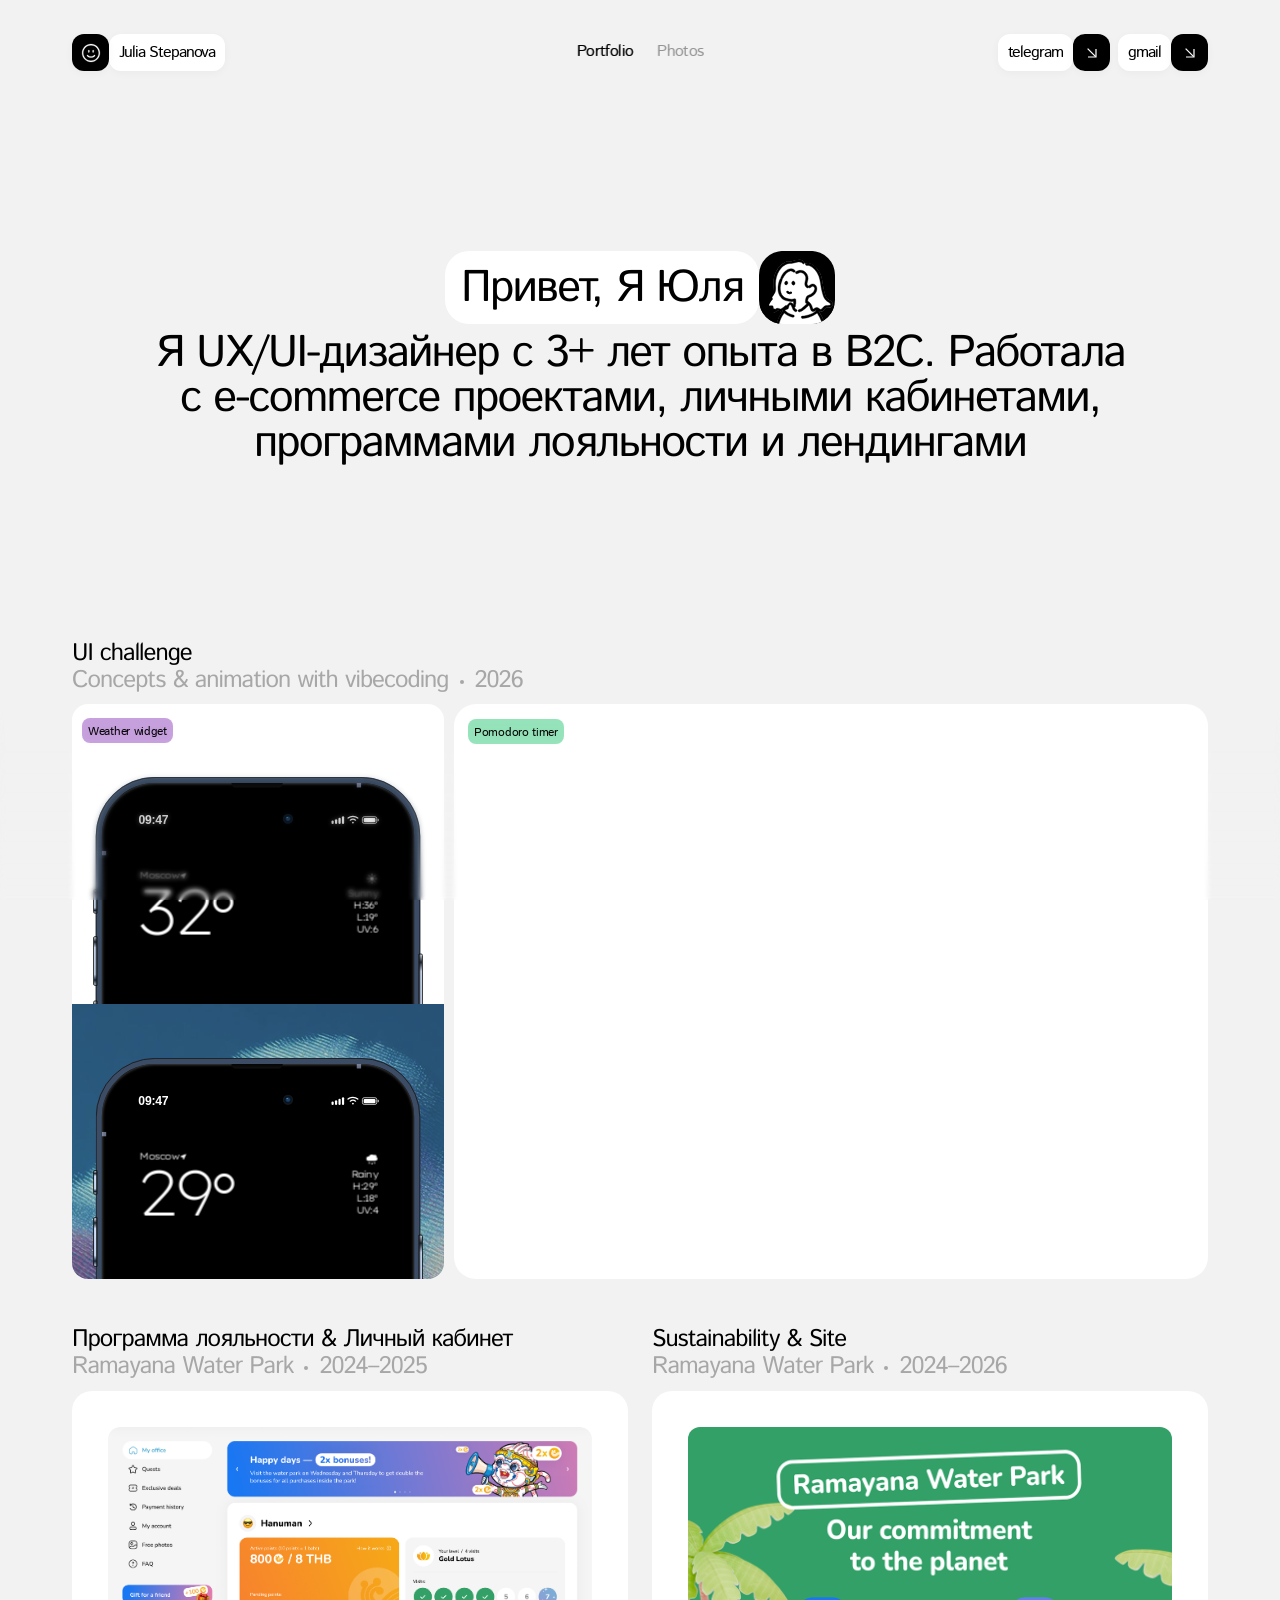
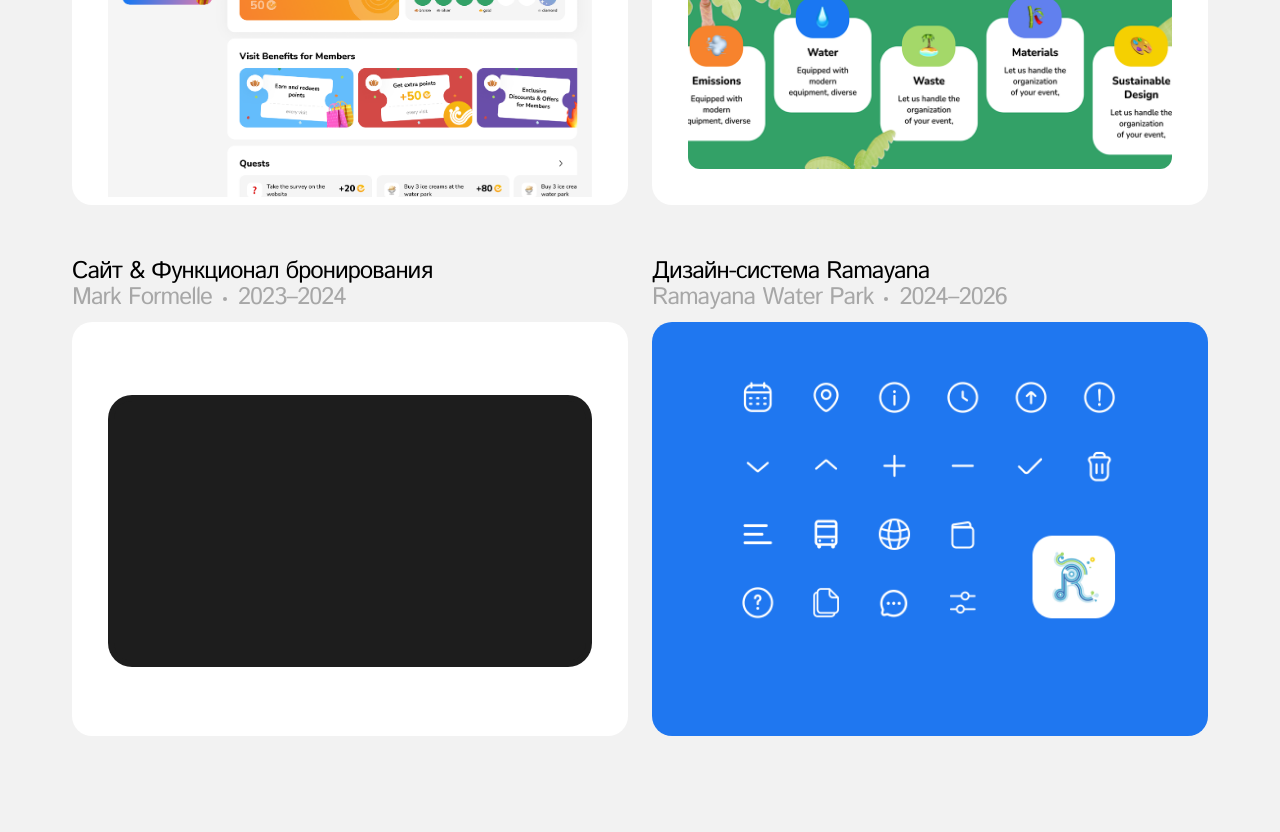
==== commit 70c54f5c: "Update photo gallery, greetings and portfolio hover shapes" ====
--- a/index.html
+++ b/index.html
@@ -8,7 +8,8 @@
     <link rel="preconnect" href="https://fonts.googleapis.com" />
     <link rel="preconnect" href="https://fonts.gstatic.com" crossorigin />
     <link href="https://fonts.googleapis.com/css2?family=Istok+Web:wght@400;700&display=swap" rel="stylesheet" />
-    <link rel="stylesheet" href="styles.css?v=20260905-kodak-grid-167" />
+    <link rel="stylesheet" href="styles.css?v=20260915-no-glass" />
+    <link rel="stylesheet" href="puzzle-glass.css?v=20260915-no-glass" />
   </head>
   <body>
     <header class="site-header" aria-label="Основная навигация">
@@ -90,13 +91,12 @@
             <img loading="lazy" decoding="async" class="portfolio-alt-signal" src="assets/portfolio-alt-signal.svg" alt="" aria-hidden="true" />
           </div>
           <div class="puzzle-layer" aria-hidden="true">
-            <div class="puzzle-piece puzzle-piece-black"><span class="puzzle-label">участник дизайн-клуба Creative Sparks</span></div>
-            <div class="puzzle-piece puzzle-piece-orange"><span class="puzzle-label">участник дизайн-клуба Creative Sparks</span></div>
+            <div class="puzzle-piece puzzle-piece-black"><span class="puzzle-label">trash</span></div>
+            <div class="puzzle-piece puzzle-piece-orange"><span class="puzzle-label">beauty</span></div>
             <div class="puzzle-piece puzzle-piece-green">
-              <span class="puzzle-label puzzle-label-cv">опыт</span>
-              <span class="puzzle-label puzzle-label-companies">Biblioteka Aromatov (1,5 года)<br />Mark Formelle<br />(0,5 года)<br />Ramayana Water Park<br />(2 года)</span>
-            </div>
-            <div class="puzzle-piece puzzle-piece-gray"><span class="puzzle-label">Ценю<br />эмоциональный и&nbsp;отзывчивый дизайн, JTBD</span></div>
+              <span class="puzzle-label">think</span>
+            </div>
+            <div class="puzzle-piece puzzle-piece-gray"><span class="puzzle-label">creative</span></div>
           </div>
         </section>
 
@@ -245,8 +245,8 @@
           <div class="intro-copy">
             <h1 id="photos-title" class="hello-title" tabindex="0">
               <span class="hello-text">
-                <span class="hello-text-face hello-text-front">Привет, Я Юля</span>
-                <span class="hello-text-face hello-text-back">Эй-эй, привет!</span>
+                <span class="hello-text-face hello-text-front">Щёлк?</span>
+                <span class="hello-text-face hello-text-back">Щёлк!</span>
               </span>
               <span class="hello-photo" aria-hidden="true">
                 <img loading="eager" decoding="async" class="hello-photo-pixel" src="assets/portrait-default-20260819.svg?v=black-bg-2" alt="" />
@@ -265,44 +265,30 @@
           </div>
         </section>
 
-        <section class="photo-grid" aria-label="Фотографии">
-          <figure class="photo-tile" style="--x: 0; --y: 0; --w: 456; --h: 687.785"><img loading="lazy" decoding="async" src="assets/photo-originals/260521000662650003.jpg" alt="Одуванчики на размытом фоне" /></figure>
-          <figure class="photo-tile" style="--x: 468; --y: 0; --w: 456; --h: 687.785"><img loading="lazy" decoding="async" src="assets/photo-originals/260521000662650004.jpg" alt="Дом среди деревьев" /></figure>
-          <figure class="photo-tile" style="--x: 936; --y: 0; --w: 456; --h: 687.785"><img loading="lazy" decoding="async" src="assets/photo-originals/260521000662650032.jpg" alt="Бутылки на заборе и паутина" /></figure>
-          <figure class="photo-tile" style="--x: 0; --y: 699.785; --w: 456; --h: 729.67"><img loading="lazy" decoding="async" src="assets/photo-originals/260512000656170033.jpg" alt="Окно деревянного дома" /></figure>
-          <figure class="photo-tile" style="--x: 0; --y: 1441.455; --w: 456; --h: 652"><img loading="lazy" decoding="async" src="assets/photo-originals/260512000656170035.jpg" alt="Цветущие ветви" /></figure>
-          <figure class="photo-tile" style="--x: 468; --y: 699.785; --w: 924; --h: 1393.67"><img loading="lazy" decoding="async" src="assets/photo-originals/260521000662650031.jpg" alt="Тропа среди деревьев" /></figure>
-          <figure class="photo-tile" style="--x: 0; --y: 2105.455; --w: 456; --h: 687.785"><img loading="lazy" decoding="async" src="assets/photo-originals/260512000656170025.jpg" alt="Ручей у каменной арки" /></figure>
-          <figure class="photo-tile" style="--x: 468; --y: 2105.455; --w: 456; --h: 687.785"><img loading="lazy" decoding="async" src="assets/figma-render-548-47.png" alt="Дом с острой крышей" /></figure>
-          <figure class="photo-tile" style="--x: 936; --y: 2105.455; --w: 456; --h: 687.785"><img loading="lazy" decoding="async" src="assets/photo-originals/260521000662650008.jpg" alt="Отражение в окне" /></figure>
-          <figure class="photo-tile" style="--x: 0; --y: 2805.24; --w: 924; --h: 1393.67"><img loading="lazy" decoding="async" src="assets/photo-originals/260512000656170035.jpg" alt="Цветущие ветви" /></figure>
-          <figure class="photo-tile" style="--x: 936; --y: 2805.24; --w: 456; --h: 687.785"><img loading="lazy" decoding="async" src="assets/photo-originals/260521000662650024.jpg" alt="Чашка в полосах солнечного света" /></figure>
-          <figure class="photo-tile" style="--x: 936; --y: 3508.075; --w: 456; --h: 687.785"><img loading="lazy" decoding="async" src="assets/photo-originals/260521000662650033.jpg" alt="Кот за деревянным забором" /></figure>
-          <figure class="photo-tile" style="--x: 0; --y: 4210.91; --w: 456; --h: 687.785"><img loading="lazy" decoding="async" src="assets/photo-originals/260512000656170013.jpg" alt="Цветы" /></figure>
-          <figure class="photo-tile" style="--x: 468; --y: 4210.91; --w: 456; --h: 687.785"><img loading="lazy" decoding="async" src="assets/photo-originals/260512000656170037.jpg" alt="Посуда и цветок на подоконнике" /></figure>
-          <figure class="photo-tile" style="--x: 936; --y: 4210.91; --w: 456; --h: 687.785"><img loading="lazy" decoding="async" src="assets/figma-render-548-60.png" alt="Скворечник" /></figure>
-          <figure class="photo-tile photo-color" style="--x: 0; --y: 4910.695; --w: 456; --h: 681.657"><img loading="lazy" decoding="async" src="assets/figma-render-548-56.png" alt="Лесная деталь" /></figure>
-          <figure class="photo-tile photo-color" style="--x: 0; --y: 5607.322; --w: 456; --h: 681.657"><img loading="lazy" decoding="async" src="assets/figma-render-548-54.png" alt="Растения" /></figure>
-          <figure class="photo-tile photo-color" style="--x: 468; --y: 4910.695; --w: 924; --h: 1381.253"><img loading="lazy" decoding="async" src="assets/figma-render-548-62.png" alt="Солнечный фасад" /></figure>
-          <figure class="photo-tile photo-color" style="--x: 0; --y: 6303.949; --w: 924; --h: 1399"><img loading="lazy" decoding="async" src="assets/figma-render-548-58.png" alt="Пейзаж" /></figure>
-          <figure class="photo-tile photo-color" style="--x: 936; --y: 6303.948; --w: 456; --h: 681.657"><img loading="lazy" decoding="async" src="assets/figma-render-548-65.png" alt="Фиолетовые цветы" /></figure>
-          <figure class="photo-tile photo-color" style="--x: 936; --y: 6997.777; --w: 456; --h: 705"><img loading="lazy" decoding="async" src="assets/figma-render-548-55.png" alt="Ветви" /></figure>
-          <figure class="photo-tile photo-color" style="--x: 0; --y: 7714.948; --w: 456; --h: 681.657"><img loading="lazy" decoding="async" src="assets/figma-render-548-64.png" alt="Дом у воды" /></figure>
-          <figure class="photo-tile photo-color" style="--x: 468; --y: 7714.948; --w: 456; --h: 681.657"><img loading="lazy" decoding="async" src="assets/figma-render-548-57.png" alt="Молодые ветви" /></figure>
-          <figure class="photo-tile photo-color" style="--x: 936; --y: 7714.948; --w: 456; --h: 681.657"><img loading="lazy" decoding="async" src="assets/figma-render-548-63.png" alt="Лесной ручей" /></figure>
-          <figure class="photo-tile photo-color" style="--x: 0; --y: 8408.605; --w: 456; --h: 682"><img loading="lazy" decoding="async" src="assets/figma-render-548-69.png" alt="Свет и тень" /></figure>
-          <figure class="photo-tile photo-color" style="--x: 468; --y: 8408.605; --w: 924; --h: 1381.253"><img loading="lazy" decoding="async" src="assets/figma-render-548-66.png" alt="Пруд со скворечником" /></figure>
-          <figure class="photo-tile photo-color" style="--x: 0; --y: 9105.403; --w: 456; --h: 681.657"><img loading="lazy" decoding="async" src="assets/figma-render-548-67.png" alt="Мох" /></figure>
-          <figure class="photo-tile photo-color" style="--x: 0; --y: 9801.858; --w: 924; --h: 1381.253"><img loading="lazy" decoding="async" src="assets/figma-render-548-68.png" alt="Закат среди ветвей" /></figure>
-          <figure class="photo-tile photo-color" style="--x: 936; --y: 9801.858; --w: 456; --h: 681.657"><img loading="lazy" decoding="async" src="assets/figma-render-548-70.png" alt="Розовые цветы" /></figure>
-          <figure class="photo-tile photo-color" style="--x: 936; --y: 10498.484; --w: 456; --h: 681.657"><img loading="lazy" decoding="async" src="assets/figma-render-548-71.png" alt="Красная стена" /></figure>
-          <figure class="photo-tile photo-color photo-scan-border" style="--x: 0; --y: 11192.141; --w: 690; --h: 461.6"><img loading="lazy" decoding="async" src="assets/photo-originals/R1-06572-0005.JPG" alt="Дом в вечернем лесу" /></figure>
-          <figure class="photo-tile photo-color photo-scan-border" style="--x: 702; --y: 11192.141; --w: 690; --h: 461.6"><img loading="lazy" decoding="async" src="assets/photo-originals/R1-06572-0017.JPG" alt="Фиолетовые цветы" /></figure>
-          <figure class="photo-tile photo-color photo-scan-border" style="--x: 0; --y: 11665.741; --w: 690; --h: 461.6"><img loading="lazy" decoding="async" src="assets/photo-originals/R1-06572-0006.JPG" alt="Красный дом с трубами" /></figure>
-          <figure class="photo-tile photo-color photo-scan-border" style="--x: 702; --y: 11665.741; --w: 690; --h: 461.6"><img loading="lazy" decoding="async" src="assets/photo-originals/R1-06572-0012 — копия.JPG" alt="Растения в вечернем свете" /></figure>
-          <figure class="photo-tile photo-color photo-scan-border" style="--x: 0; --y: 12139.341; --w: 690; --h: 461.6"><img loading="lazy" decoding="async" src="assets/photo-originals/R1-06572-0008.JPG" alt="Ковёр во дворе" /></figure>
-          <figure class="photo-tile photo-color photo-scan-border" style="--x: 702; --y: 12139.341; --w: 690; --h: 461.6"><img loading="lazy" decoding="async" src="assets/photo-originals/R1-06572-0018.JPG" alt="Ванна у леса" /></figure>
-          <figure class="photo-tile photo-color photo-scan-border" style="--x: 0; --y: 12612.941; --w: 1392; --h: 931.1"><img loading="lazy" decoding="async" src="assets/photo-originals/R1-06572-024A.JPG" alt="Компания друзей на природе" /></figure>
+        <section class="photo-grid photo-grid-figma" aria-label="Фотографии">
+          <figure class="photo-tile photo-tile-rotated" style="--tile-ratio:690/1041;--source-ratio:1041/690"><div class="photo-frame"><img loading="lazy" decoding="async" style="--image-w:108.77%;--image-h:109.77%;--image-left:-4.88%;--image-top:-5.73%" src="assets/photo-originals/figma-564-01.png" alt="Человек на берегу" /></div></figure>
+          <figure class="photo-tile" style="--tile-ratio:2048/3089"><div class="photo-frame"><img loading="lazy" decoding="async" src="assets/photo-originals/forest-road-replacement-20260908.png" alt="Лесная дорога" /></div></figure>
+          <figure class="photo-tile" style="--tile-ratio:460/686"><div class="photo-frame"><img loading="lazy" decoding="async" src="assets/photo-originals/cat-replacement-20260908.png" alt="Кот за деревянным забором" /></div></figure>
+          <figure class="photo-tile photo-tile-rotated" style="--tile-ratio:690/1029.665;--source-ratio:579/388"><div class="photo-frame"><img loading="lazy" decoding="async" style="--image-w:111.66%;--image-h:111.47%;--image-left:-5.87%;--image-top:-5.8%" src="assets/photo-originals/figma-564-04.png" alt="Дом у воды" /></div></figure>
+          <figure class="photo-tile photo-tile-rotated" style="--tile-ratio:690/1029.876;--source-ratio:603/404"><div class="photo-frame"><img loading="lazy" decoding="async" style="--image-w:120.12%;--image-h:119.94%;--image-left:-7.56%;--image-top:-13.78%" src="assets/photo-originals/figma-564-05.png" alt="Скворечник среди деревьев" /></div></figure>
+          <figure class="photo-tile" style="--tile-ratio:460/686"><div class="photo-frame"><img loading="lazy" decoding="async" src="assets/photo-originals/blossoms-replacement-20260908.png" alt="Цветущие ветви" /></div></figure>
+          <figure class="photo-tile" style="--tile-ratio:458.407/687.694"><div class="photo-frame"><img loading="lazy" decoding="async" style="--image-w:117.77%;--image-h:117.68%;--image-left:-1.9%;--image-top:-12.13%" src="assets/photo-originals/figma-564-07.png" alt="Окно деревянного дома" /></div></figure>
+          <figure class="photo-tile photo-tile-rotated" style="--tile-ratio:458.407/687.694;--source-ratio:687.694/458.407"><div class="photo-frame"><img loading="lazy" decoding="async" style="--image-w:108.17%;--image-h:108.16%;--image-left:-4.08%;--image-top:-5.74%" src="assets/photo-originals/figma-564-08.png" alt="Лесной ручей" /></div></figure>
+          <figure class="photo-tile photo-tile-rotated" style="--tile-ratio:2048/3089;--source-ratio:3089/2048"><div class="photo-frame"><img loading="lazy" decoding="async" style="--image-w:109.5%;--image-h:109.5%;--image-left:-5.18%;--image-top:-6.37%" src="assets/photo-originals/figma-564-09.png" alt="Солнечный фасад" /></div></figure>
+          <figure class="photo-tile" style="--tile-ratio:2048/3089"><div class="photo-frame"><img loading="lazy" decoding="async" src="assets/photo-originals/260521000662650004.jpg" alt="Дом среди деревьев" /></div></figure>
+          <figure class="photo-tile" style="--tile-ratio:2048/3089"><div class="photo-frame"><img loading="lazy" decoding="async" src="assets/photo-originals/shoes-replacement-20260908.png" alt="Отражение в окне" /></div></figure>
+          <figure class="photo-tile photo-tile-rotated" style="--tile-ratio:690/1041;--source-ratio:1041/690"><div class="photo-frame"><img loading="lazy" decoding="async" style="--image-w:109.88%;--image-h:110.9%;--image-left:-5.4%;--image-top:-5.51%" src="assets/photo-originals/figma-564-12.png" alt="Пейзаж у воды" /></div></figure>
+          <figure class="photo-tile" style="--tile-ratio:690/1041"><div class="photo-frame"><img loading="lazy" decoding="async" style="--image-w:110%;--image-h:108.99%;--image-left:-5%;--image-top:-4.89%" src="assets/photo-originals/figma-564-13.png" alt="Женщина у стены" /></div></figure>
+          <figure class="photo-tile" style="--tile-ratio:2048/3089"><div class="photo-frame"><img loading="lazy" decoding="async" src="assets/photo-originals/arch-replacement-20260908.png" alt="Ручей у каменной арке" /></div></figure>
+          <figure class="photo-tile" style="--tile-ratio:2048/3089"><div class="photo-frame"><img loading="lazy" decoding="async" src="assets/photo-originals/dandelions-replacement-20260908.png" alt="Одуванчики на размытом фоне" /></div></figure>
+          <figure class="photo-tile" style="--tile-ratio:2048/3089"><div class="photo-frame"><img loading="lazy" decoding="async" style="--image-w:124.17%;--image-h:124.17%;--image-left:-12.08%;--image-top:-19.16%" src="assets/photo-originals/figma-564-16.png" alt="Портрет среди цветов" /></div></figure>
+          <figure class="photo-tile" style="--tile-ratio:2048/3089"><div class="photo-frame"><img loading="lazy" decoding="async" style="--image-w:108.56%;--image-h:108.56%;--image-left:-4.12%;--image-top:-4.26%" src="assets/photo-originals/figma-564-17.png" alt="Портрет на природе" /></div></figure>
+          <figure class="photo-tile" style="--tile-ratio:2048/3089"><div class="photo-frame"><img loading="lazy" decoding="async" src="assets/photo-originals/bottles-replacement-20260908.jpg" alt="Бутылки на заборе и паутина" /></div></figure>
+          <figure class="photo-tile photo-tile-landscape" style="--tile-ratio:690/462"><div class="photo-frame"><img loading="lazy" decoding="async" style="--image-w:112.04%;--image-h:112.08%;--image-left:-6.06%;--image-top:-7.78%" src="assets/photo-originals/figma-564-19.png" alt="Ванна у леса" /></div></figure>
+          <figure class="photo-tile photo-tile-landscape" style="--tile-ratio:690/462"><div class="photo-frame"><img loading="lazy" decoding="async" style="--image-w:112.42%;--image-h:112.35%;--image-left:-5.2%;--image-top:-6.03%" src="assets/photo-originals/figma-564-21.png" alt="Фиолетовые цветы" /></div></figure>
+          <figure class="photo-tile photo-tile-landscape" style="--tile-ratio:690/462"><div class="photo-frame"><img loading="lazy" decoding="async" style="--image-w:108.88%;--image-h:108.91%;--image-left:-5.49%;--image-top:-6.1%" src="assets/photo-originals/figma-564-22.png" alt="Красный дом с трубами" /></div></figure>
+          <figure class="photo-tile photo-tile-landscape" style="--tile-ratio:690/462"><div class="photo-frame"><img loading="lazy" decoding="async" src="assets/photo-originals/R1-06572-0008.JPG" alt="Ковёр во дворе" /></div></figure>
+          <figure class="photo-tile photo-tile-landscape" style="--tile-ratio:690/462"><div class="photo-frame"><img loading="lazy" decoding="async" style="--image-w:108.27%;--image-h:108.25%;--image-left:-5.21%;--image-top:-5.55%" src="assets/photo-originals/figma-564-24.png" alt="Растения в вечернем свете" /></div></figure>
         </section>
       </section>
 
@@ -779,6 +765,6 @@
       </section>
     </main>
 
-    <script src="script.js?v=20260905-photos-position-2"></script>
+    <script src="script.js?v=20260915-no-glass"></script>
   </body>
 </html>
--- a/styles.css
+++ b/styles.css
@@ -74,6 +74,7 @@
     left: auto;
   }
 }
+
 
 /* Match the loyalty artwork inset to the neighboring Sustainability cover. */
 .case-card[data-project="loyalty-program"] .case-main {
@@ -761,7 +762,10 @@
 }
 
 .segment-button:focus-visible {
-  box-shadow: inset 0 0 0 1px #000;
+  box-shadow: none;
+  text-decoration: underline;
+  text-decoration-thickness: 1px;
+  text-underline-offset: 5px;
 }
 
 .segment-button.active {
@@ -3920,6 +3924,7 @@
   transform-origin: center;
 }
 
+
 .puzzle-piece .puzzle-label {
   position: absolute;
   z-index: 2;
@@ -3939,11 +3944,12 @@
 
 .puzzle-piece-black .puzzle-label,
 .puzzle-piece-gray .puzzle-label {
-  color: rgba(255, 255, 255, 0.88);
+  color: #000;
   font-weight: 400;
 }
 
 .puzzle-piece-black {
+  z-index: 2;
   --piece-w: 326.315px;
   --piece-h: 336.372px;
   --piece-text: #fff;
@@ -3952,12 +3958,12 @@
   --spin-from: -42deg;
   --piece-delay: 20ms;
   --piece-leave-delay: 65ms;
-  --shape-img: url("assets/puzzle-black.svg?v=3");
-  --shape-w: 258.079px;
-  --shape-h: 235.402px;
-  --shape-left: 34.118px;
-  --shape-top: 50.485px;
-  --shape-transform: none;
+  --shape-img: url("assets/puzzle-trash-577.svg");
+  --shape-w: 264.617px;
+  --shape-h: 241.893px;
+  --shape-left: 30.849px;
+  --shape-top: 47.24px;
+  --shape-transform: rotate(-63.28deg) scaleY(-1);
   --text-x: 150.69px;
   --text-y: 180.75px;
   --text-rotate: -6.13deg;
@@ -3967,15 +3973,16 @@
 }
 
 .puzzle-piece-orange {
+  z-index: 1;
   --piece-w: 246.273px;
   --piece-h: 237.775px;
-  --piece-text: #000;
+  --piece-text: #fff;
   --rotate: 0deg;
   --slide-from: -430px;
   --spin-from: 34deg;
   --piece-delay: 95ms;
   --piece-leave-delay: 0ms;
-  --shape-img: url("assets/puzzle-orange.svg");
+  --shape-img: url("assets/puzzle-beauty-577.svg");
   --shape-w: 246.273px;
   --shape-h: 237.775px;
   --shape-left: 0;
@@ -3990,27 +3997,27 @@
 }
 
 .puzzle-piece-orange::before {
-  filter: blur(0.35px) contrast(1.08);
+  filter: none;
 }
 
 .puzzle-piece-green {
   --piece-w: 271.957px;
   --piece-h: 272.85px;
-  --piece-text: #000;
+  --piece-text: #fff;
   --rotate: 0deg;
   --slide-from: 430px;
   --spin-from: -38deg;
   --piece-delay: 45ms;
   --piece-leave-delay: 45ms;
-  --shape-img: url("assets/puzzle-green.svg");
-  --shape-w: 228.879px;
-  --shape-h: 230.04px;
-  --shape-left: 21.539px;
-  --shape-top: 21.405px;
+  --shape-img: url("assets/puzzle-think-577.svg");
+  --shape-w: 234.879px;
+  --shape-h: 236.04px;
+  --shape-left: 18.539px;
+  --shape-top: 18.405px;
   --shape-transform: rotate(-12.08deg);
   --text-x: 134.07px;
   --text-y: 139.87px;
-  --text-rotate: -15deg;
+  --text-rotate: -12.08deg;
   --text-line: 0.94;
   --text-w: 176px;
   top: 3px;
@@ -4043,9 +4050,11 @@
   --spin-from: 38deg;
   --piece-delay: 125ms;
   --piece-leave-delay: 0ms;
-  --shape-img: url("assets/puzzle-gray.svg?v=3");
-  --shape-w: 267px;
-  --shape-h: 268px;
+  --shape-img: url("assets/puzzle-creative-577.svg");
+  --shape-w: 273px;
+  --shape-h: 274px;
+  --shape-left: -3px;
+  --shape-top: -3px;
   --text-x: 134px;
   --text-y: 134px;
   --text-rotate: 0deg;
@@ -4732,43 +4741,98 @@
   transform: translateX(-50%);
 }
 
+
+/* Camera frames belong only to the Photos greeting. */
+.page-photos .hello-photo .photos-camera-frame {
+  display: none;
+  z-index: 10;
+  animation: none;
+}
+.page-photos .photos-camera-active .hello-photo-pixel {
+  opacity: 0;
+  animation: none;
+}
+.page-photos .photos-camera-active .photos-camera-frame.is-current {
+  display: block;
+  opacity: 1;
+}
+.page-photos .hello-title:focus-visible .hello-text {
+  transform: rotateX(180deg);
+}
+
 .photo-grid {
+  display: grid;
+  grid-template-columns: repeat(2, minmax(0, 1fr));
+  align-items: start;
+  gap: 8px;
+  width: 100vw;
+  margin-inline: calc(50% - 50vw);
+  height: auto;
+  margin-top: 32px;
+  overflow: visible;
+}
+
+.photo-tile {
   container-type: inline-size;
   position: relative;
   width: 100%;
-  height: auto;
-  aspect-ratio: 1392 / 13547;
-  margin-top: 32px;
-  overflow: hidden;
-}
-
-.photo-tile {
-  position: absolute;
-  left: calc(var(--x) * 100cqw / 1392);
-  top: calc(var(--y) * 100cqw / 1392);
-  width: calc(var(--w) * 100cqw / 1392);
-  height: calc(var(--h) * 100cqw / 1392);
+  aspect-ratio: var(--tile-ratio);
   overflow: hidden;
   border-radius: 0;
   margin: 0;
   background: #ddd;
 }
 
-.photo-tile img {
+.photo-grid-figma .photo-tile-landscape {
+  grid-column: 1 / -1;
+}
+
+.photo-frame {
+  position: absolute;
+  inset: 0;
+  overflow: hidden;
+}
+
+.photo-frame img {
+  position: absolute;
+  left: var(--image-left, 0);
+  top: var(--image-top, 0);
   display: block;
-  width: 100%;
-  height: 100%;
+  width: var(--image-w, 100%);
+  max-width: none;
+  height: var(--image-h, 100%);
   object-fit: cover;
-}
-
-.photo-tile.photo-color img {
-  transform: scale(1.015);
+  object-position: center bottom;
+}
+
+/* Hide the remaining scan edges with uniform scaling, without stretching. */
+.photo-grid-figma .photo-frame img[src$="260521000662650004.jpg"],
+.photo-grid-figma .photo-frame img[src$="260521000662650008.jpg"],
+.photo-grid-figma .photo-frame img[src$="260512000656170025.jpg"],
+.photo-grid-figma .photo-frame img[src$="260521000662650003.jpg"],
+.photo-grid-figma .photo-frame img[src$="figma-564-20.png"] {
+  transform: scale(1.025);
   transform-origin: center;
 }
 
-.photo-tile.photo-scan-border img {
+.photo-grid-figma .photo-frame img[src$="R1-06572-0008.JPG"] {
   transform: scale(1.12);
   transform-origin: center;
+}
+
+.photo-tile-rotated {
+  display: grid;
+  place-items: center;
+}
+
+.photo-tile-rotated .photo-frame {
+  position: relative;
+  inset: auto;
+  width: auto;
+  height: 100cqw;
+  aspect-ratio: var(--source-ratio);
+  flex: none;
+  transform: rotate(90deg);
 }
 
 /* Original scans: natural proportions, with alternating large photographs. */
@@ -6551,11 +6615,11 @@
     position: static;
     width: 100%;
     height: auto;
-    aspect-ratio: var(--w) / var(--h);
+    aspect-ratio: var(--tile-ratio);
   }
 
   .photo-tile img {
-    height: 100%;
+    height: var(--image-h, 100%);
   }
 
   .page-project .mf-section,
--- a/puzzle-glass.css
+++ b/puzzle-glass.css
@@ -0,0 +1,29 @@
+/* Figma 584:172: geometry in the 1392px hero coordinate system. */
+@media (min-width: 721px) {
+  .page-portfolio .portfolio-intro .puzzle-layer {
+    width: 1392px; height: 504px; inset: auto; left: 50%; top: 0;
+    transform: translateX(-50%) scale(var(--puzzle-scale, 1));
+    transform-origin: center center;
+  }
+  .page-portfolio .portfolio-intro .puzzle-piece { zoom: 1; right: auto; }
+  .page-portfolio .portfolio-intro .puzzle-piece-black {
+    left: -37.47px; top: -44.11px;
+    --piece-w: 326.998px; --piece-h: 337.076px;
+    --shape-left: 31.19px; --shape-top: 47.59px;
+    --text-x: 154.19px; --text-y: 174.86px;
+  }
+  .page-portfolio .portfolio-intro .puzzle-piece-orange {
+    left: 10px; top: 215px;
+    --piece-w: 274px; --piece-h: 264px;
+    --shape-w: 280px; --shape-h: 270px; --shape-left: -3px; --shape-top: -3px;
+    --text-x: 143.97px; --text-y: 149.52px; --text-rotate: 7.21deg;
+  }
+  .page-portfolio .portfolio-intro .puzzle-piece-green {
+    left: 1107px; top: 3px;
+    --text-x: 136.34px; --text-y: 135.9px;
+  }
+  .page-portfolio .portfolio-intro .puzzle-piece-gray {
+    left: 1143px; top: 221px;
+    --text-x: 134px; --text-y: 134px;
+  }
+}
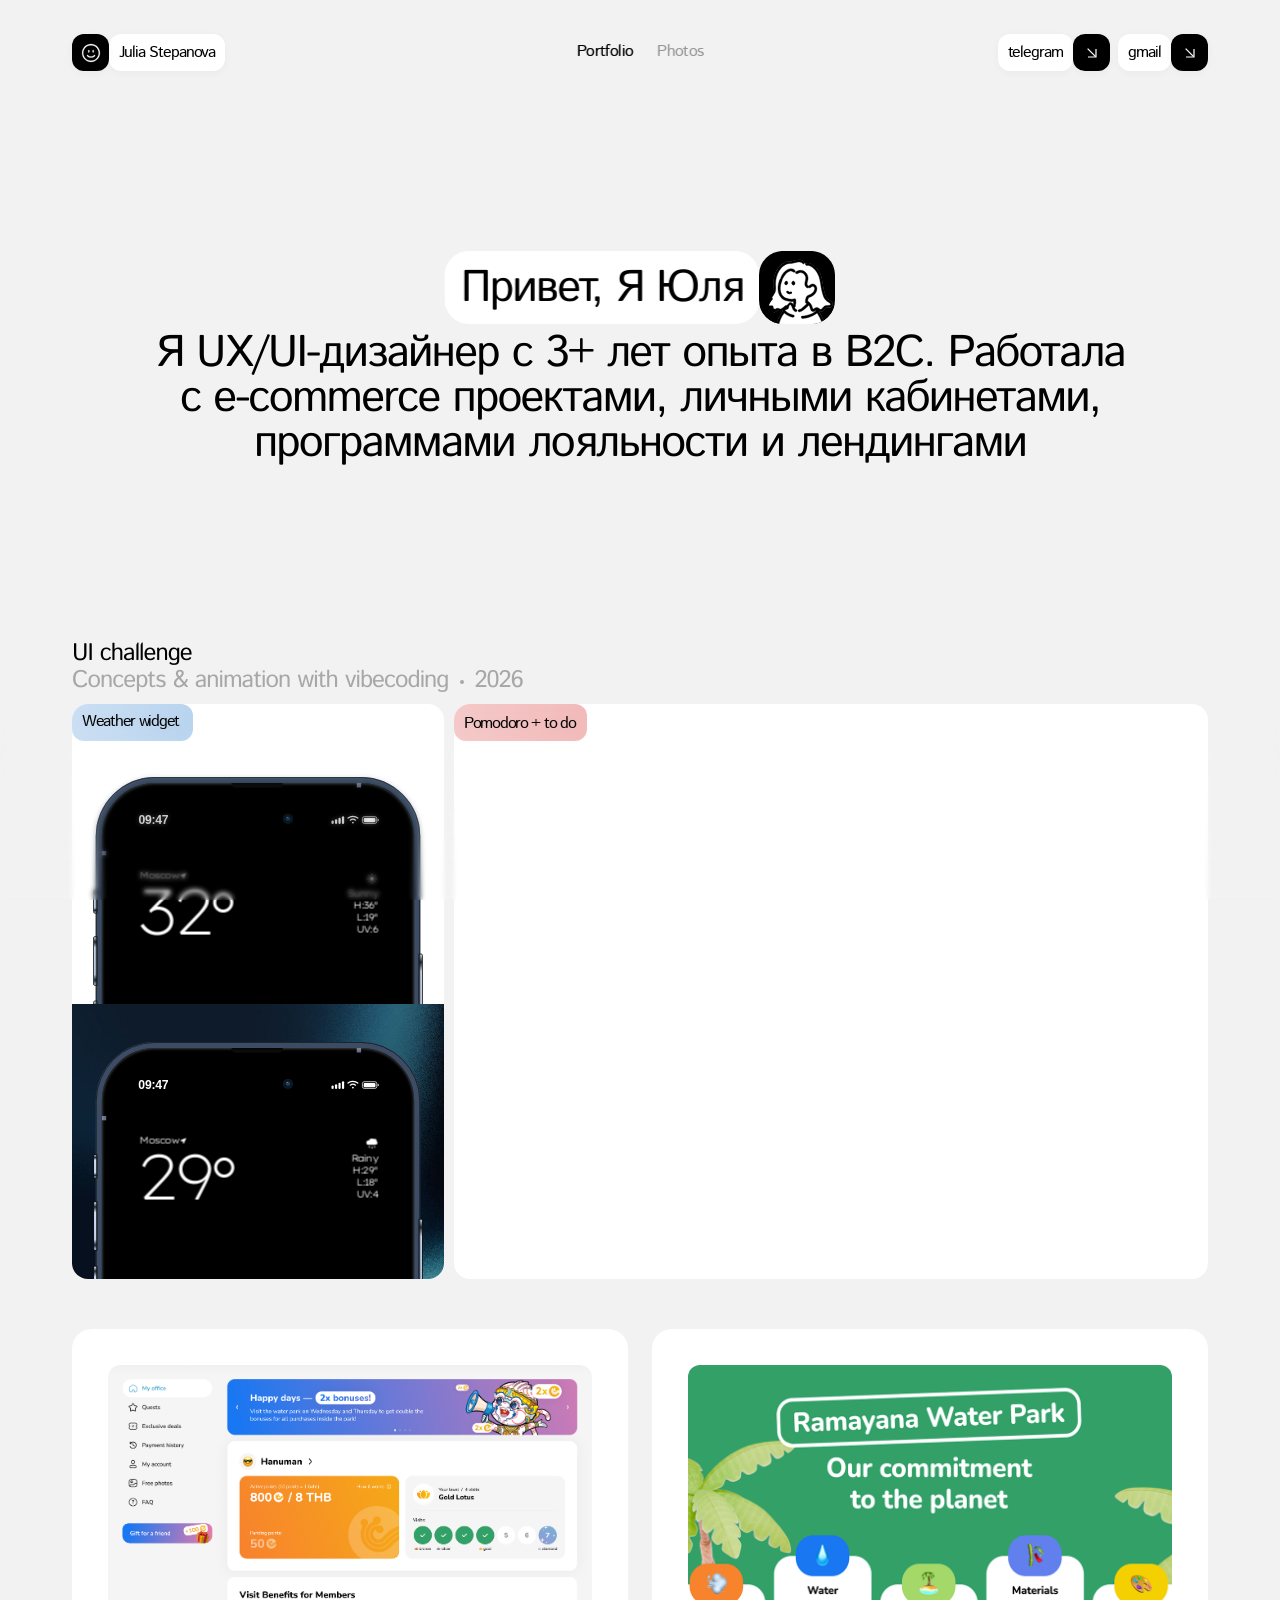
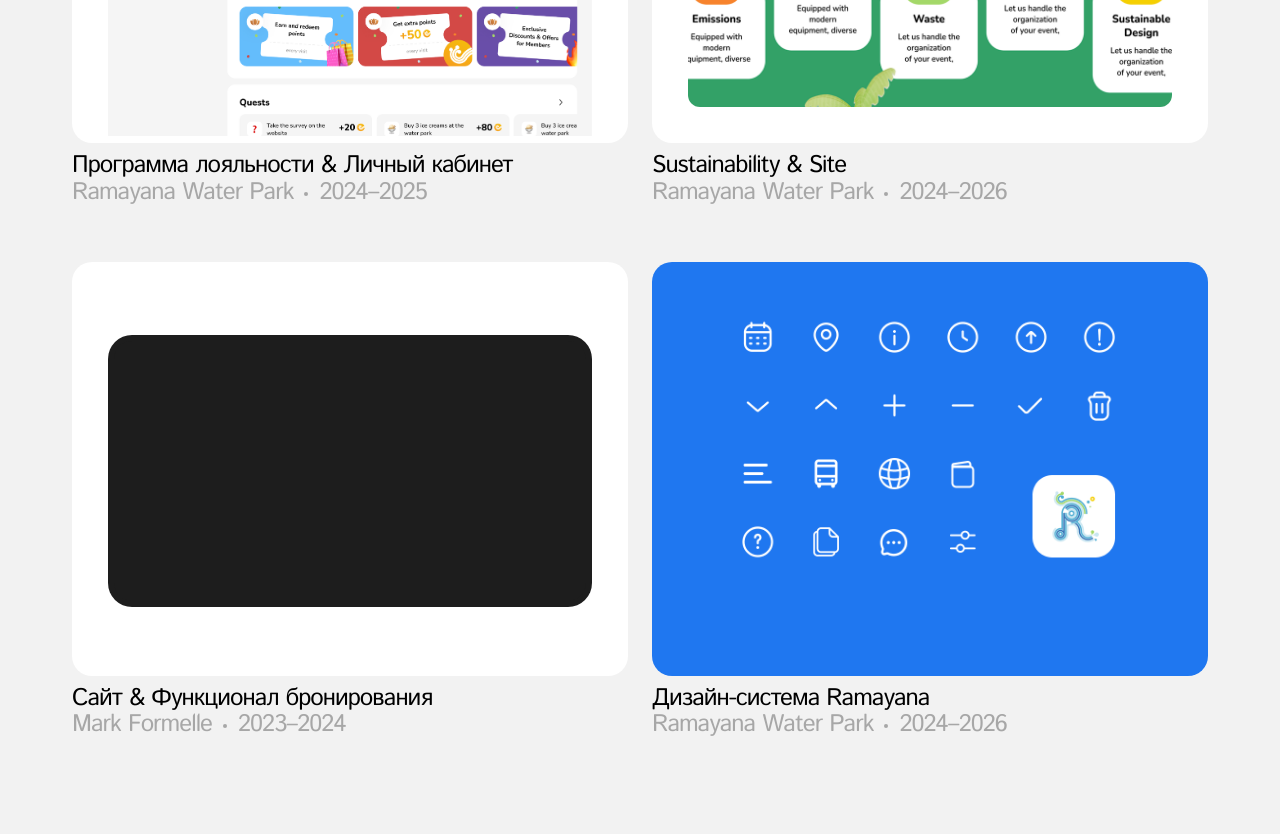
==== commit 50b27955: "Update portfolio covers, captions and pastel tags" ====
--- a/index.html
+++ b/index.html
@@ -4,12 +4,12 @@
     <meta charset="UTF-8" />
     <meta name="viewport" content="width=device-width, initial-scale=1.0" />
     <title>Julia Stepanova</title>
-    <link rel="icon" type="image/png" href="assets/favicon.png?v=20260826-5" />
+    <link rel="icon" type="image/png" href="assets/favicon.png?v=20260917-1" />
     <link rel="preconnect" href="https://fonts.googleapis.com" />
     <link rel="preconnect" href="https://fonts.gstatic.com" crossorigin />
     <link href="https://fonts.googleapis.com/css2?family=Istok+Web:wght@400;700&display=swap" rel="stylesheet" />
-    <link rel="stylesheet" href="styles.css?v=20260915-no-glass" />
-    <link rel="stylesheet" href="puzzle-glass.css?v=20260915-no-glass" />
+    <link rel="stylesheet" href="styles.css?v=20261028-captions-below" />
+    <link rel="stylesheet" href="puzzle-glass.css?v=20260924-memes-11" />
   </head>
   <body>
     <header class="site-header" aria-label="Основная навигация">
@@ -67,6 +67,14 @@
           </video>
         </div>
         <section class="intro portfolio-intro" aria-labelledby="portfolio-title">
+          <div class="intro-flip-tiles" aria-hidden="true" hidden>
+            <div class="intro-flip-tile"><div class="intro-flip-inner"><span class="intro-tile-front"></span><span class="intro-tile-back"><svg viewBox="0 0 64 64"><path d="M13 29 12 12 26 21Q33 18 40 22L53 13 51 33Q55 52 33 54 12 54 13 29Z" fill="white"/><path d="M23 33v4m19-4v4m-13 6 4 3 4-3M15 40 7 38m8 7-8 2m42-7 8-2m-8 7 8 2" stroke="black"/></svg></span></div></div>
+            <div class="intro-flip-tile"><div class="intro-flip-inner"><span class="intro-tile-front"></span><span class="intro-tile-back"><svg viewBox="0 0 64 64"><path d="M27 24C13 9 35 1 37 20 49 7 62 25 43 30 61 35 47 53 37 40 34 58 15 52 23 37 5 40 5 19 27 24Z" fill="white"/><circle cx="32" cy="30" r="7" stroke="black"/><path d="M32 46v13m0-5 10-5" stroke="white"/></svg></span></div></div>
+            <div class="intro-flip-tile"><div class="intro-flip-inner"><span class="intro-tile-front"></span><span class="intro-tile-back"><svg viewBox="0 0 64 64"><path d="M13 27h32v14Q44 53 29 53 14 53 13 41Z" fill="white"/><path d="M46 29q17-2 10 13-4 5-11 2M11 57h39M23 20q-7-5 0-12m12 12q-7-5 0-12" stroke="white"/><path d="M24 36v3m11-3v3m-11 6q5 4 10 0" stroke="black"/></svg></span></div></div>
+            <div class="intro-flip-tile"><div class="intro-flip-inner"><span class="intro-tile-front"></span><span class="intro-tile-back"><svg viewBox="0 0 64 64"><path d="m32 7 7 17 19 3-14 13 3 19-16-10-17 8 4-18L5 25l19-1Z" fill="white"/><path d="M25 30v4m13-4v4m-13 7q6 5 12 0" stroke="black"/></svg></span></div></div>
+            <div class="intro-flip-tile"><div class="intro-flip-inner"><span class="intro-tile-front"></span><span class="intro-tile-back"><svg viewBox="0 0 64 64"><path d="M32 53C23 47 8 36 9 23 10 10 25 9 32 21 39 8 55 11 55 24 55 36 41 47 32 53Z" fill="white"/><path d="M25 28v4m14-4v4m-14 7q7 6 14 0" stroke="black"/></svg></span></div></div>
+            <div class="intro-flip-tile"><div class="intro-flip-inner"><span class="intro-tile-front"></span><span class="intro-tile-back"><svg viewBox="0 0 64 64"><path d="M14 23h10l4-7h12l4 7h7q5 0 5 6v19q0 5-5 5H14q-6 0-6-5V29q0-6 6-6Z" fill="white"/><circle cx="33" cy="37" r="10" stroke="black"/><path d="M29 34q4-4 8 0" stroke="black"/><circle cx="48" cy="29" r="2" fill="black"/></svg></span></div></div>
+          </div>
           <div class="intro-copy">
             <h1 id="portfolio-title" class="hello-title" tabindex="0">
               <span class="hello-text">
@@ -91,12 +99,16 @@
             <img loading="lazy" decoding="async" class="portfolio-alt-signal" src="assets/portfolio-alt-signal.svg" alt="" aria-hidden="true" />
           </div>
           <div class="puzzle-layer" aria-hidden="true">
-            <div class="puzzle-piece puzzle-piece-black"><span class="puzzle-label">trash</span></div>
-            <div class="puzzle-piece puzzle-piece-orange"><span class="puzzle-label">beauty</span></div>
-            <div class="puzzle-piece puzzle-piece-green">
-              <span class="puzzle-label">think</span>
-            </div>
-            <div class="puzzle-piece puzzle-piece-gray"><span class="puzzle-label">creative</span></div>
+            <div class="puzzle-piece meme-piece meme-piece-left">
+              <img class="meme-picture" src="assets/hover-meme-days-hq.png" alt="" />
+              <span class="meme-caption">любимый<br />мем раз</span>
+              <img class="meme-arrow" src="assets/hover-meme-arrow-left-final.svg" alt="" />
+            </div>
+            <div class="puzzle-piece meme-piece meme-piece-right">
+              <img class="meme-picture" src="assets/hover-meme-life-hq.png" alt="" />
+              <span class="meme-caption">любимый<br />мем два</span>
+              <img class="meme-arrow" src="assets/hover-meme-arrow-right-final.svg" alt="" />
+            </div>
           </div>
         </section>
 
@@ -109,7 +121,7 @@
 
             <div class="challenge-grid">
               <article class="challenge-card weather-card">
-                <span class="tag tag-pink">Weather widget</span>
+                <span class="tag tag-pink"><span class="weather-tag-label">Weather widget </span></span>
                 <div class="weather-phone weather-phone-sun" aria-label="Анимированный солнечный виджет в мокапе телефона">
                   <span class="weather-phone-button weather-phone-mute" aria-hidden="true"></span>
                   <span class="weather-phone-button weather-phone-volume-up" aria-hidden="true"></span>
@@ -139,7 +151,7 @@
                     </svg>
                   </div>
                 </div>
-                <img loading="lazy" decoding="async" class="weather-rain-backdrop" src="assets/weather-rain-backdrop-20260826.png?v=2" alt="" aria-hidden="true" />
+                <img loading="lazy" decoding="async" class="weather-rain-backdrop" src="assets/weather-rain-backdrop-20260928.jpg" alt="" aria-hidden="true" />
                 <div class="weather-phone weather-phone-rain" aria-label="Анимированный дождевой виджет в мокапе телефона">
                   <span class="weather-phone-button weather-phone-mute" aria-hidden="true"></span>
                   <span class="weather-phone-button weather-phone-volume-up" aria-hidden="true"></span>
@@ -173,7 +185,20 @@
                 </div>
               </article>
               <article class="challenge-card pomodoro-card" aria-label="Pomodoro timer">
-                <span class="tag tag-mint">Pomodoro timer</span>
+                <span class="tag tag-mint">
+                  <svg class="pomodoro-tag-lettering" width="113" height="21" viewBox="0 0 113 21" role="img" aria-label="Pomodoro + to do">
+                    <defs>
+                      <linearGradient id="pomodoro-tag-outline" gradientUnits="userSpaceOnUse" x1="0" y1="0.5" x2="1" y2="0.5" gradientTransform="scale(113 21) matrix(1.137168 -2.238095 0.077297 1.137168 -0.220064 0.431416)">
+                        <stop offset="0" stop-color="rgb(100% 22.8113% 22.4234%)" />
+                        <stop offset="0.288646" stop-color="rgb(85.4596% 24.4451% 24.1385%)" />
+                        <stop offset="0.515183" stop-color="rgb(74.0479% 25.7274% 25.4845%)" />
+                        <stop offset="0.785176" stop-color="rgb(80.5185% 33.3145% 33.0773%)" />
+                        <stop offset="1" stop-color="rgb(95.6825% 51.0949% 50.8708%)" />
+                      </linearGradient>
+                    </defs>
+                    <text x="0" y="16" fill="black" stroke="none">Pomodoro + to do</text>
+                  </svg>
+                </span>
                 <div class="pomodoro-video-frame">
                   <video data-src="assets/pomodoro-timer.mp4" muted loop playsinline preload="none"></video>
                 </div>
@@ -765,6 +790,6 @@
       </section>
     </main>
 
-    <script src="script.js?v=20260915-no-glass"></script>
+    <script src="script.js?v=20261013-remove-play"></script>
   </body>
 </html>
--- a/styles.css
+++ b/styles.css
@@ -806,6 +806,7 @@
   padding: 32px var(--page-pad) 96px;
 }
 
+
 .page.active {
   display: block;
 }
@@ -2761,8 +2762,39 @@
   transition: transform 420ms cubic-bezier(0.22, 1, 0.36, 1);
 }
 
-.hello-title:hover .hello-text {
+.hello-title:hover .hello-text,
+.hello-title:focus-visible .hello-text {
   transform: rotateX(180deg);
+}
+
+/* Decorative siblings share the greeting's flip, without covering its copy. */
+.intro-flip-tiles { position: absolute; inset: 0; pointer-events: none; }
+.intro-flip-tile { position: absolute; width: 76px; height: 73px; perspective: 700px; }
+.intro-flip-tile:nth-child(1) { left: 12%; top: 28px; transform: rotate(-11deg); }
+.intro-flip-tile:nth-child(2) { right: 15%; top: 44px; transform: rotate(8deg); }
+.intro-flip-tile:nth-child(3) { left: 22%; bottom: 28px; transform: rotate(7deg); }
+.intro-flip-tile:nth-child(4) { right: 10%; bottom: 36px; transform: rotate(-9deg); }
+.intro-flip-tile:nth-child(5) { left: 0; top: calc(50% - 100px); transform: rotate(-6deg); }
+.intro-flip-tile:nth-child(6) { right: 0; top: calc(50% - 100px); transform: rotate(12deg); }
+.intro-flip-inner { width: 100%; height: 100%; position: relative; transform-style: preserve-3d; transition: transform 420ms cubic-bezier(0.22, 1, 0.36, 1); }
+.intro-tile-front, .intro-tile-back { position: absolute; inset: 0; display: grid; place-items: center; border-radius: 24px; backface-visibility: hidden; -webkit-backface-visibility: hidden; }
+.intro-tile-front { background: var(--bg); }
+.intro-tile-back { background: #fff; transform: rotateX(180deg); }
+.intro-tile-back svg { width: 58px; height: 58px; fill: none; stroke-width: 2.7; stroke-linecap: round; stroke-linejoin: round; filter: invert(1); }
+.page-portfolio .portfolio-intro:has(.hello-title:hover, .hello-title:focus-visible) .intro-flip-inner { transform: rotateX(180deg); }
+@media (max-width: 720px) {
+  .intro-flip-tile { width: 48px; height: 47px; }
+  .intro-tile-front, .intro-tile-back { border-radius: 15px; }
+  .intro-tile-back svg { width: 38px; height: 38px; }
+  .intro-flip-tile:nth-child(1) { left: 6%; top: 12px; }
+  .intro-flip-tile:nth-child(2) { right: 8%; top: 20px; }
+  .intro-flip-tile:nth-child(3) { left: 15%; bottom: 12px; }
+  .intro-flip-tile:nth-child(4) { right: 6%; bottom: 18px; }
+  .intro-flip-tile:nth-child(5) { left: 0; top: 78px; }
+  .intro-flip-tile:nth-child(6) { right: 0; top: 78px; }
+}
+@media (prefers-reduced-motion: reduce) {
+  .intro-flip-inner { transition: none; }
 }
 
 body.portfolio-alt-hover .hello-text {
@@ -2778,6 +2810,7 @@
   padding: 12px 16px 8px;
   border-radius: 24px;
   backface-visibility: hidden;
+  -webkit-backface-visibility: hidden;
   -webkit-font-smoothing: antialiased;
   text-rendering: geometricPrecision;
 }
@@ -2785,12 +2818,13 @@
 .hello-text-front {
   background: #fff;
   color: #000;
+  transform: translateZ(1px);
 }
 
 .hello-text-back {
   background-color: #000;
   color: #fff;
-  transform: rotateX(180deg);
+  transform: rotateX(180deg) translateZ(1px);
 }
 
 .hello-photo {
@@ -4225,19 +4259,31 @@
 .pomodoro-card {
   grid-column: 2 / 4;
   grid-row: 1;
-  border-radius: 22px;
   background: #fff;
 }
 
 .pomodoro-card .tag {
-  left: 14px;
-  top: 15px;
-  min-height: 25px;
-  border-radius: 8px;
-  padding: 6px 6px 4px;
-  font-size: 12px;
-  line-height: 1;
-  letter-spacing: -0.025em;
+  left: 0;
+  top: 0;
+  border: 0;
+  border-radius: 12px;
+  padding: 8px 10px;
+  background: linear-gradient(90deg, #f5c9c9 0%, #f2baba 100%);
+  color: #000;
+  box-shadow: none;
+  font-size: 16px;
+  line-height: 1.29;
+  letter-spacing: -1.28px;
+}
+
+.pomodoro-tag-lettering {
+  display: block;
+  overflow: visible;
+  flex: none;
+  font-family: "Istok Web", Arial, Helvetica, sans-serif;
+  font-size: 16px;
+  font-weight: 400;
+  letter-spacing: -1.28px;
 }
 
 .pomodoro-video-frame {
@@ -4302,16 +4348,38 @@
 
 .weather-card .tag {
   z-index: 6;
-  left: 10px;
-  top: 14px;
-  min-height: 25px;
-  border-radius: 8px;
-  padding: 6px 6px 4px;
-  background: #c6a0dd;
+  left: 0;
+  top: 0;
+  border: 0;
+  border-radius: 12px;
+  padding: 8px 10px;
+  background: linear-gradient(90deg, #cbdff3 0%, #b9d4ef 100%);
   color: #000;
-  font-size: 12px;
-  line-height: 1;
-  letter-spacing: -0.025em;
+  box-shadow: none;
+  overflow: hidden;
+  font-size: 16px;
+  line-height: 1.29;
+  letter-spacing: -1.28px;
+}
+
+.weather-card .tag::before {
+  content: none;
+  position: absolute;
+  width: 369px;
+  height: 246px;
+  left: -124px;
+  top: -21px;
+  background: linear-gradient(rgb(0 0 0 / 10%), rgb(0 0 0 / 10%)), url("assets/tag-weather-checks.png") center / cover;
+  pointer-events: none;
+}
+
+.weather-tag-label {
+  position: relative;
+  display: block;
+  height: 21px;
+  white-space: pre;
+  -webkit-text-stroke: 0;
+  paint-order: stroke fill;
 }
 
 .black-card {
@@ -4446,7 +4514,7 @@
 .weather-phone-rain {
   z-index: 5;
   left: 50%;
-  top: 354px;
+  top: 338px;
   transform: translateX(-50%) scale(0.87);
 }
 
@@ -4612,6 +4680,18 @@
 
 .case-card {
   min-width: 0;
+}
+
+.page-portfolio .case-grid .case-card:not([hidden]) {
+  display: flex;
+  flex-direction: column;
+}
+
+.page-portfolio .case-grid .case-card > .case-image {
+  order: -1;
+  flex-shrink: 0;
+  margin-top: 0;
+  margin-bottom: 12px;
 }
 
 .case-image {
@@ -7403,7 +7483,14 @@
 /* Mobile contact buttons keep their compact text labels. */
 @media (max-width: 720px) {
   .segment {
-    display: none;
+    display: flex;
+    position: absolute;
+    left: 50%;
+    top: 48px;
+    transform: translateX(-50%);
+    white-space: nowrap;
+    border-radius: 16px;
+    background: var(--bg);
   }
 
   .contacts .pill {
--- a/puzzle-glass.css
+++ b/puzzle-glass.css
@@ -1,29 +1,99 @@
-/* Figma 584:172: geometry in the 1392px hero coordinate system. */
+/* Hover composition from Figma 626:5; text uses its existing layout. */
 @media (min-width: 721px) {
+  .page-portfolio .portfolio-intro .intro-copy > p {
+    opacity: 1;
+    filter: blur(0);
+    transition: opacity 400ms ease, filter 520ms ease;
+  }
+  .page-portfolio .portfolio-intro.puzzles-visible .intro-copy > p {
+    opacity: 0;
+    filter: blur(10px);
+  }
   .page-portfolio .portfolio-intro .puzzle-layer {
-    width: 1392px; height: 504px; inset: auto; left: 50%; top: 0;
+    z-index: 3;
+    width: 1392px;
+    height: 504px;
+    inset: auto;
+    left: 50%;
+    top: 0;
     transform: translateX(-50%) scale(var(--puzzle-scale, 1));
-    transform-origin: center center;
+    transform-origin: center;
   }
-  .page-portfolio .portfolio-intro .puzzle-piece { zoom: 1; right: auto; }
-  .page-portfolio .portfolio-intro .puzzle-piece-black {
-    left: -37.47px; top: -44.11px;
-    --piece-w: 326.998px; --piece-h: 337.076px;
-    --shape-left: 31.19px; --shape-top: 47.59px;
-    --text-x: 154.19px; --text-y: 174.86px;
+  .page-portfolio .portfolio-intro .meme-piece {
+    transition: transform 850ms cubic-bezier(.25, .65, .3, 1);
+    transition-delay: 0ms;
+    zoom: 1;
+    right: auto;
+    top: 0;
+    --rotate: 0deg;
+    --piece-w: 354px;
+    --piece-h: 483px;
   }
-  .page-portfolio .portfolio-intro .puzzle-piece-orange {
-    left: 10px; top: 215px;
-    --piece-w: 274px; --piece-h: 264px;
-    --shape-w: 280px; --shape-h: 270px; --shape-left: -3px; --shape-top: -3px;
-    --text-x: 143.97px; --text-y: 149.52px; --text-rotate: 7.21deg;
+  .page-portfolio .portfolio-intro .meme-piece-left {
+    transform-origin: left center;
+    left: 41.99px;
+    --slide-from: -480px;
+    --spin-from: -42deg;
+    --piece-delay: 20ms;
+    --piece-leave-delay: 65ms;
   }
-  .page-portfolio .portfolio-intro .puzzle-piece-green {
-    left: 1107px; top: 3px;
-    --text-x: 136.34px; --text-y: 135.9px;
+  .page-portfolio .portfolio-intro .meme-piece-right {
+    transform-origin: right center;
+    left: 928.91px;
+    --slide-from: 480px;
+    --spin-from: -38deg;
+    --piece-delay: 45ms;
+    --piece-leave-delay: 45ms;
   }
-  .page-portfolio .portfolio-intro .puzzle-piece-gray {
-    left: 1143px; top: 221px;
-    --text-x: 134px; --text-y: 134px;
+  .page-portfolio .portfolio-intro .meme-picture {
+    scale: var(--meme-start-scale);
+    transition: scale 850ms cubic-bezier(.25, .65, .3, 1);
+  }
+  .meme-piece-left .meme-picture { transform-origin: left bottom; --meme-start-scale: .872; }
+  .meme-piece-right .meme-picture { transform-origin: right top; --meme-start-scale: .788; }
+  .page-portfolio .portfolio-intro.puzzles-visible .meme-picture {
+    scale: 1;
+    transition-delay: var(--piece-delay, 0ms);
+  }
+  .page-portfolio .portfolio-intro.puzzles-leave .meme-picture {
+    transition-delay: var(--piece-leave-delay, 0ms);
+  }
+  .page-portfolio .portfolio-intro .meme-caption,
+  .page-portfolio .portfolio-intro .meme-arrow {
+    translate: var(--slide-from) 0;
+    opacity: 0;
+    transition: translate 680ms cubic-bezier(.22, 1, .36, 1), opacity 240ms ease;
+  }
+  .page-portfolio .portfolio-intro.puzzles-visible .meme-caption,
+  .page-portfolio .portfolio-intro.puzzles-visible .meme-arrow {
+    translate: 0 0;
+    opacity: 1;
+    transition-delay: 90ms;
   }
 }
+@media (prefers-reduced-motion: reduce) {
+  .page-portfolio .portfolio-intro .intro-copy > p,
+  .page-portfolio .portfolio-intro .meme-piece,
+  .page-portfolio .portfolio-intro .meme-picture,
+  .page-portfolio .portfolio-intro .meme-caption,
+  .page-portfolio .portfolio-intro .meme-arrow {
+    transition: none;
+  }
+}
+.meme-piece::before { content: none; }
+.meme-piece img { position: absolute; display: block; max-width: none; object-fit: contain; }
+.meme-piece-left .meme-picture { left: 0; top: -1.71px; width: 405.403px; height: 415.938px; }
+.meme-piece-right .meme-picture { left: 0; top: 156.35px; width: 449.484px; height: 404.614px; }
+.meme-caption {
+  position: absolute;
+  color: #b4b4b4;
+  font-size: 25px;
+  font-weight: 400;
+  line-height: .92;
+  letter-spacing: -1.12px;
+  text-align: center;
+}
+.meme-piece-left .meme-caption { left: 425px; top: 396px; width: 154.64px; transform: rotate(-8.19deg); }
+.meme-piece-right .meme-caption { left: 30.137px; top: 63.04px; width: 121.086px; transform: rotate(2.68deg); }
+.meme-piece-left .meme-arrow { left: 322px; top: 417px; width: 130px; height: 89.959px; transform: rotate(-30deg); }
+.meme-piece-right .meme-arrow { left: 172.09px; top: 77.88px; width: 103.989px; height: 82px; transform: rotate(180deg); }
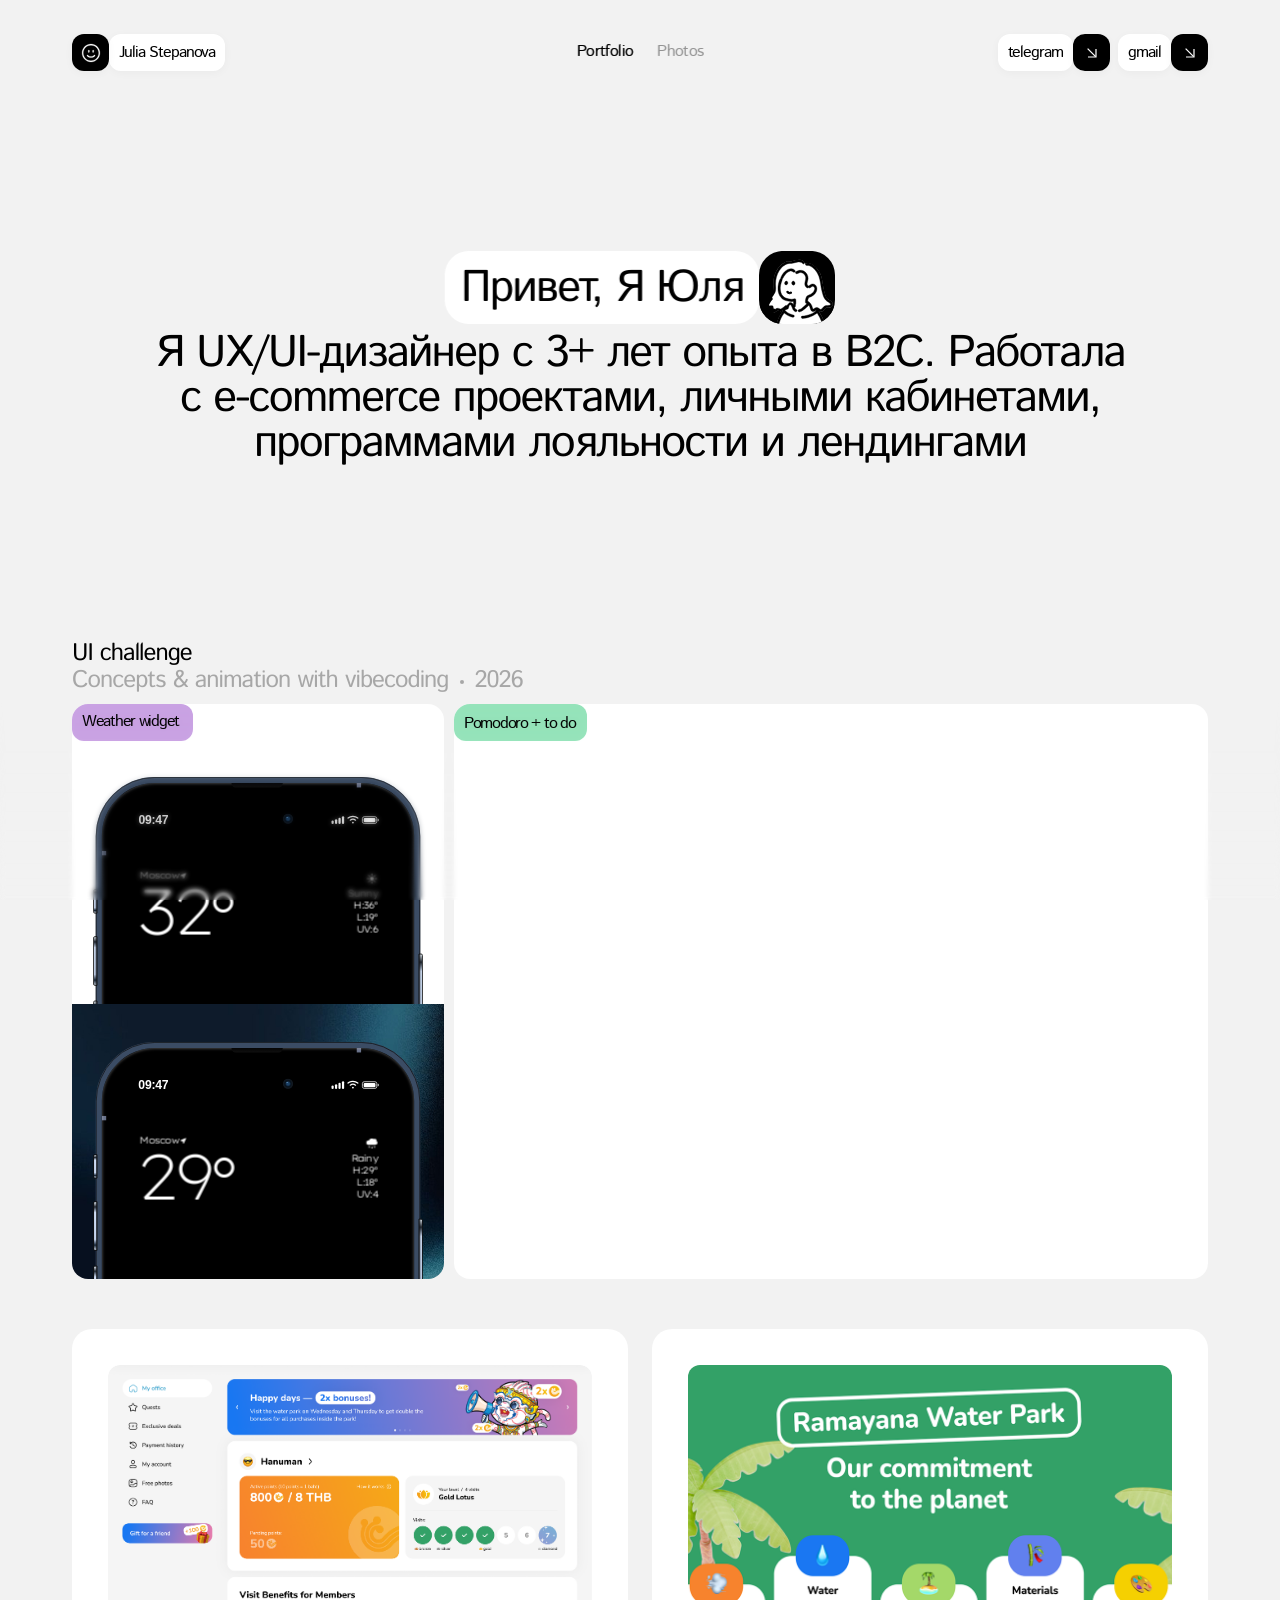
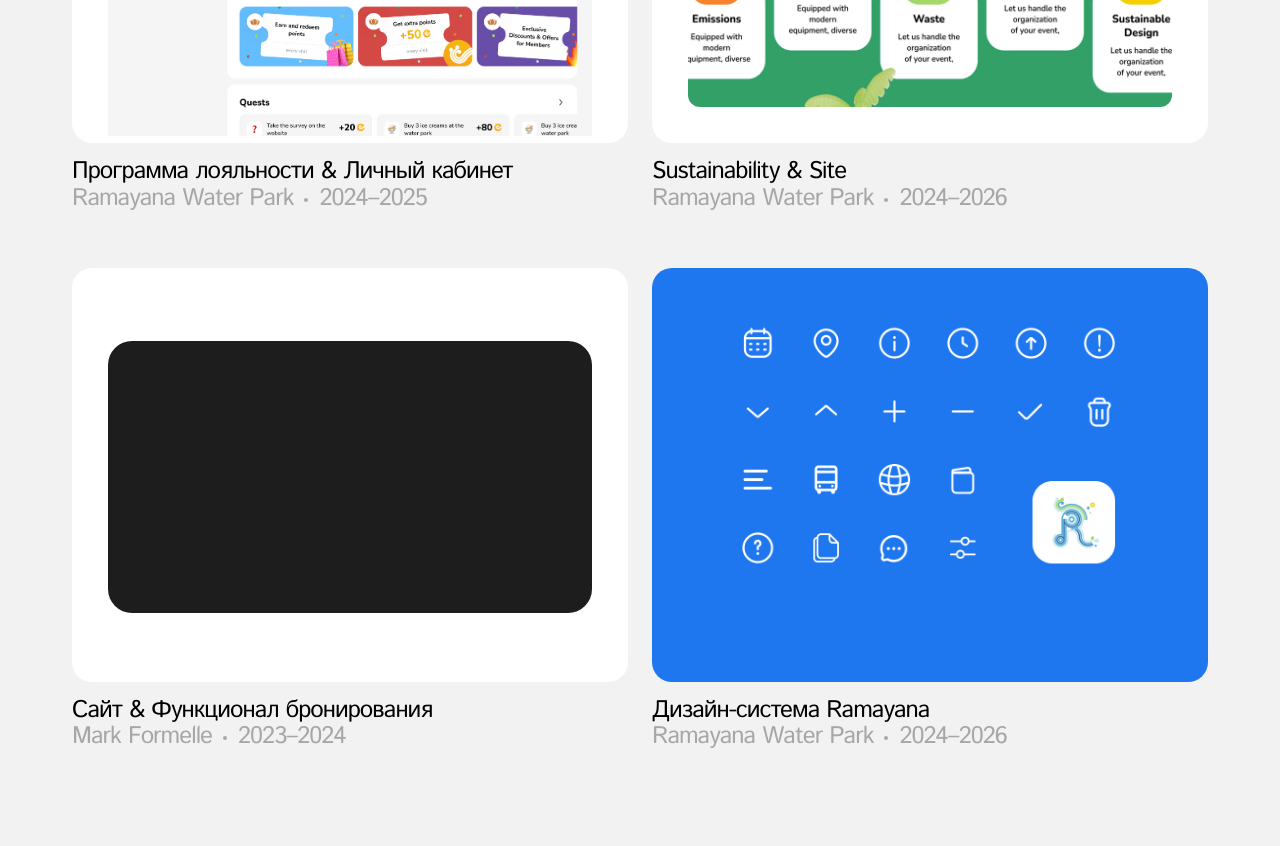
==== commit a7c41118: "Adjust tag colors and project caption spacing" ====
--- a/index.html
+++ b/index.html
@@ -8,7 +8,7 @@
     <link rel="preconnect" href="https://fonts.googleapis.com" />
     <link rel="preconnect" href="https://fonts.gstatic.com" crossorigin />
     <link href="https://fonts.googleapis.com/css2?family=Istok+Web:wght@400;700&display=swap" rel="stylesheet" />
-    <link rel="stylesheet" href="styles.css?v=20261028-captions-below" />
+    <link rel="stylesheet" href="styles.css?v=20261029-caption-gap" />
     <link rel="stylesheet" href="puzzle-glass.css?v=20260924-memes-11" />
   </head>
   <body>
--- a/styles.css
+++ b/styles.css
@@ -4268,7 +4268,7 @@
   border: 0;
   border-radius: 12px;
   padding: 8px 10px;
-  background: linear-gradient(90deg, #f5c9c9 0%, #f2baba 100%);
+  background: #95e3ba;
   color: #000;
   box-shadow: none;
   font-size: 16px;
@@ -4353,7 +4353,7 @@
   border: 0;
   border-radius: 12px;
   padding: 8px 10px;
-  background: linear-gradient(90deg, #cbdff3 0%, #b9d4ef 100%);
+  background: #c9a2e3;
   color: #000;
   box-shadow: none;
   overflow: hidden;
@@ -4691,7 +4691,7 @@
   order: -1;
   flex-shrink: 0;
   margin-top: 0;
-  margin-bottom: 12px;
+  margin-bottom: 18px;
 }
 
 .case-image {
